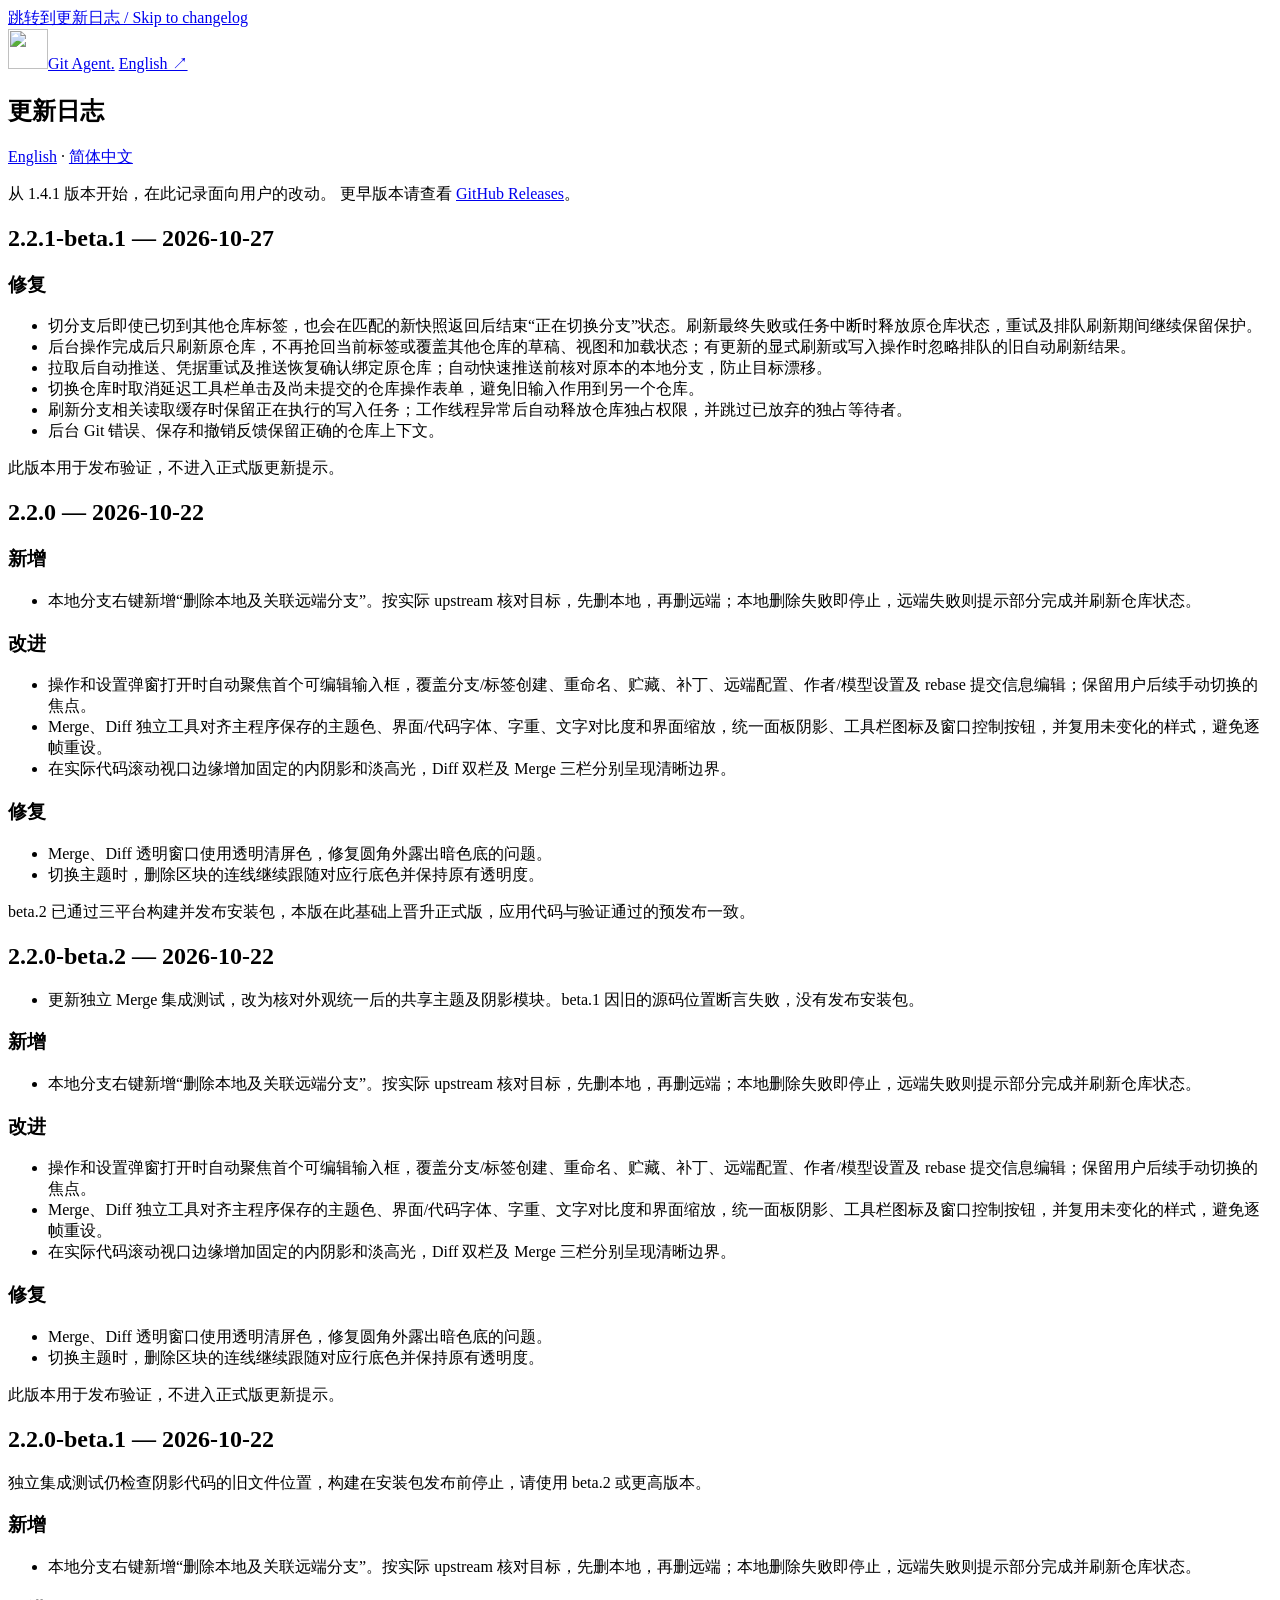
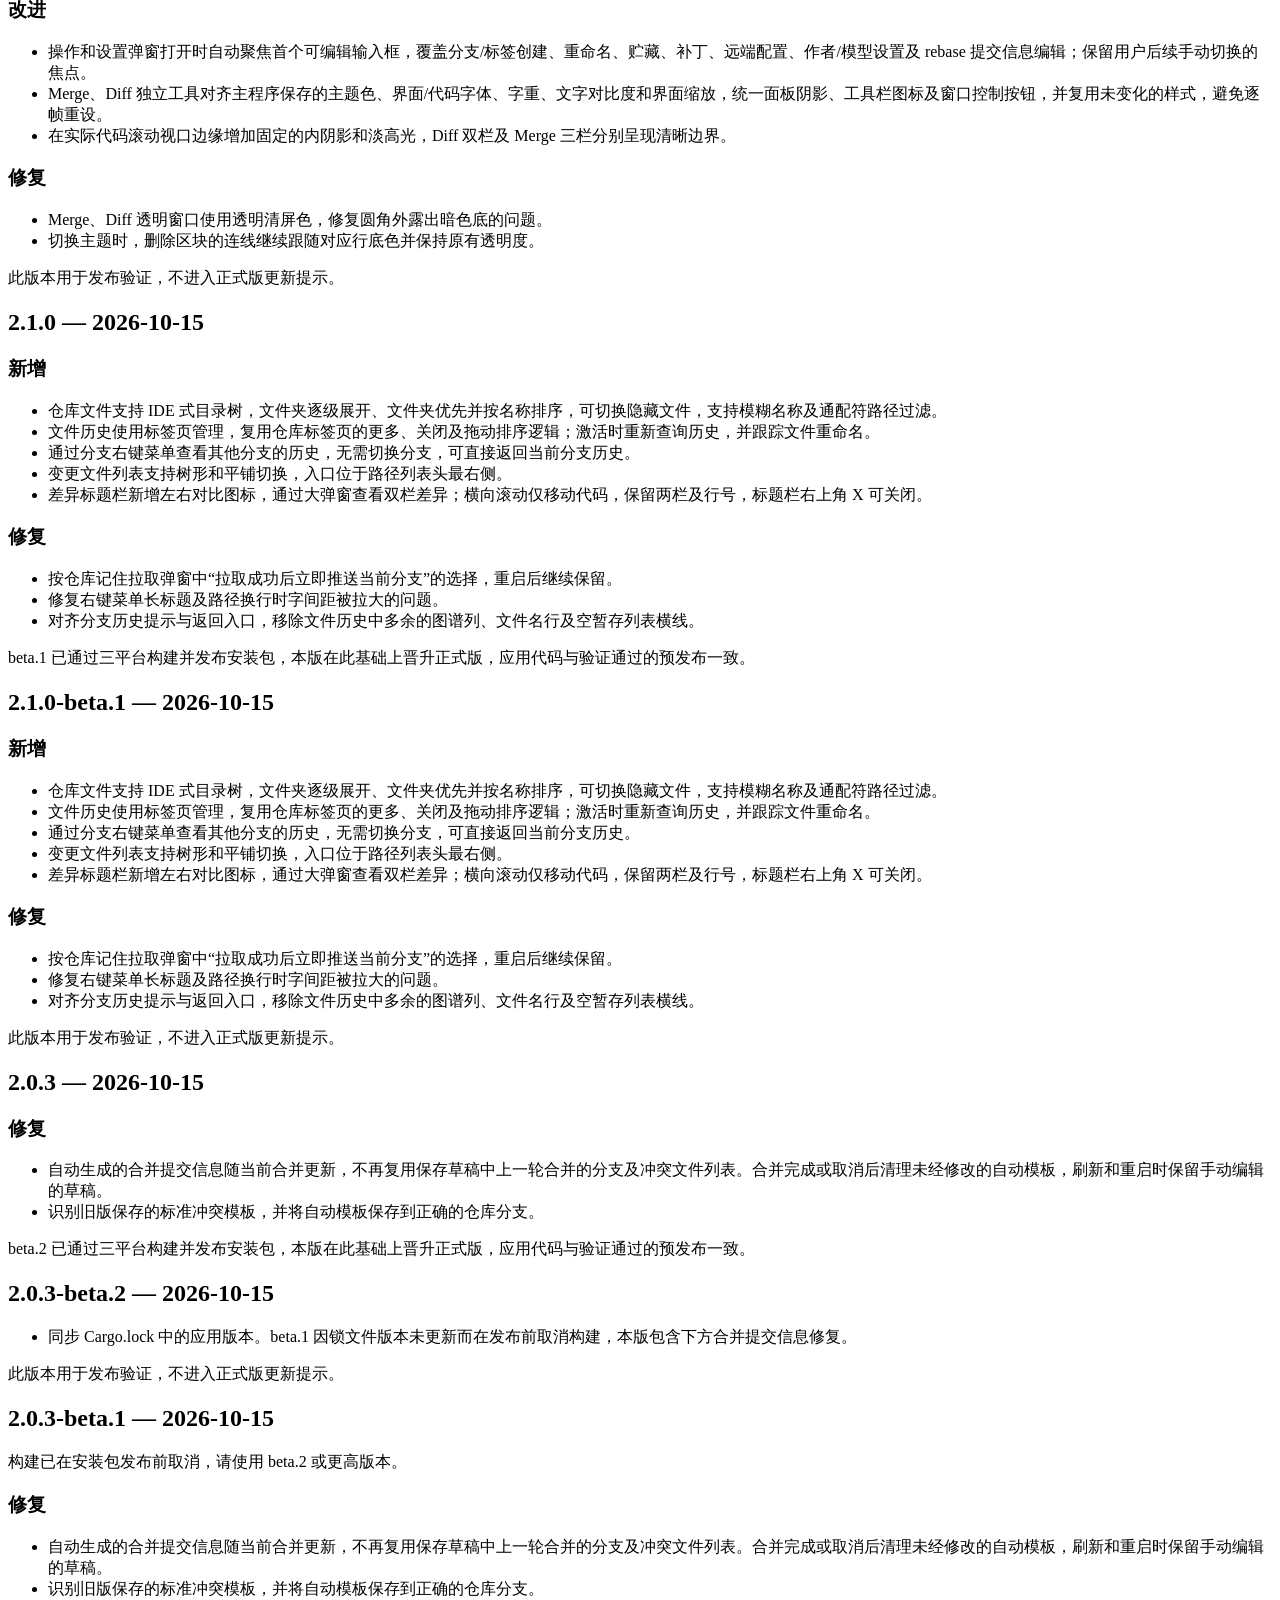
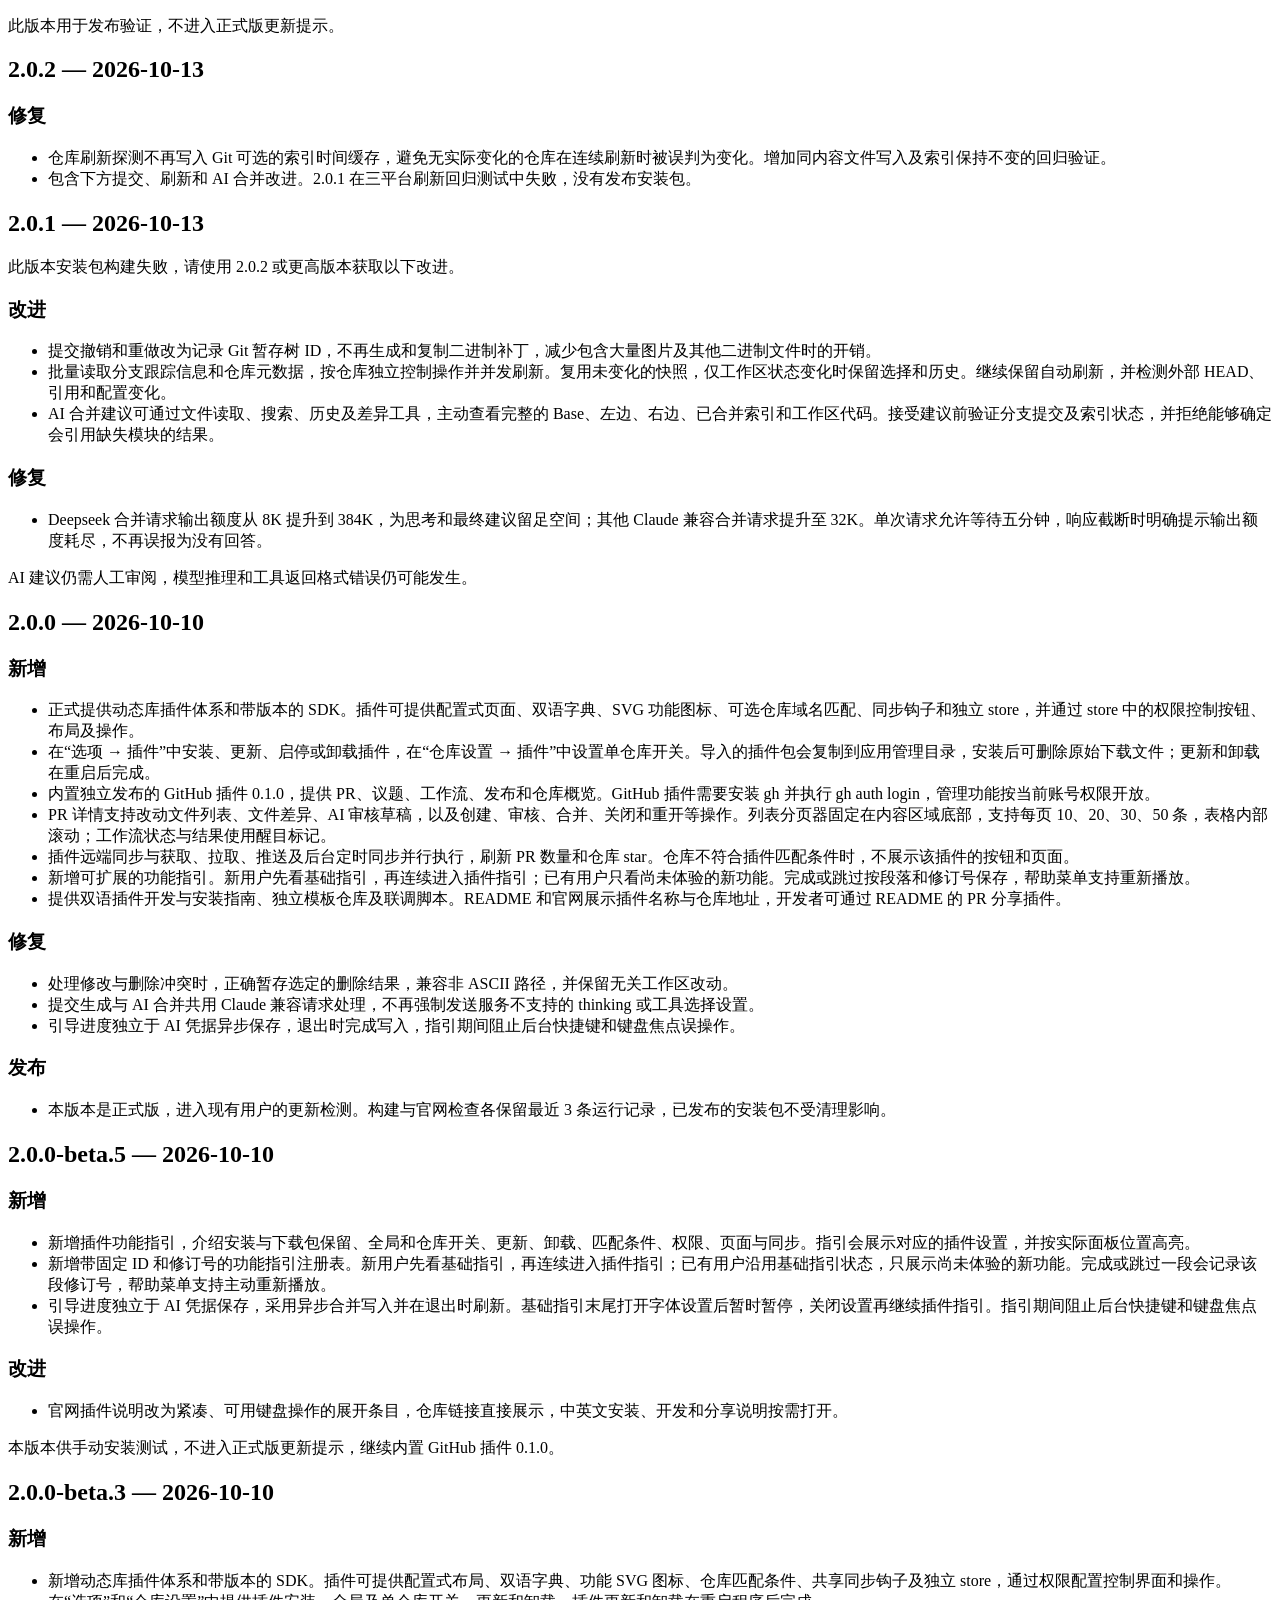
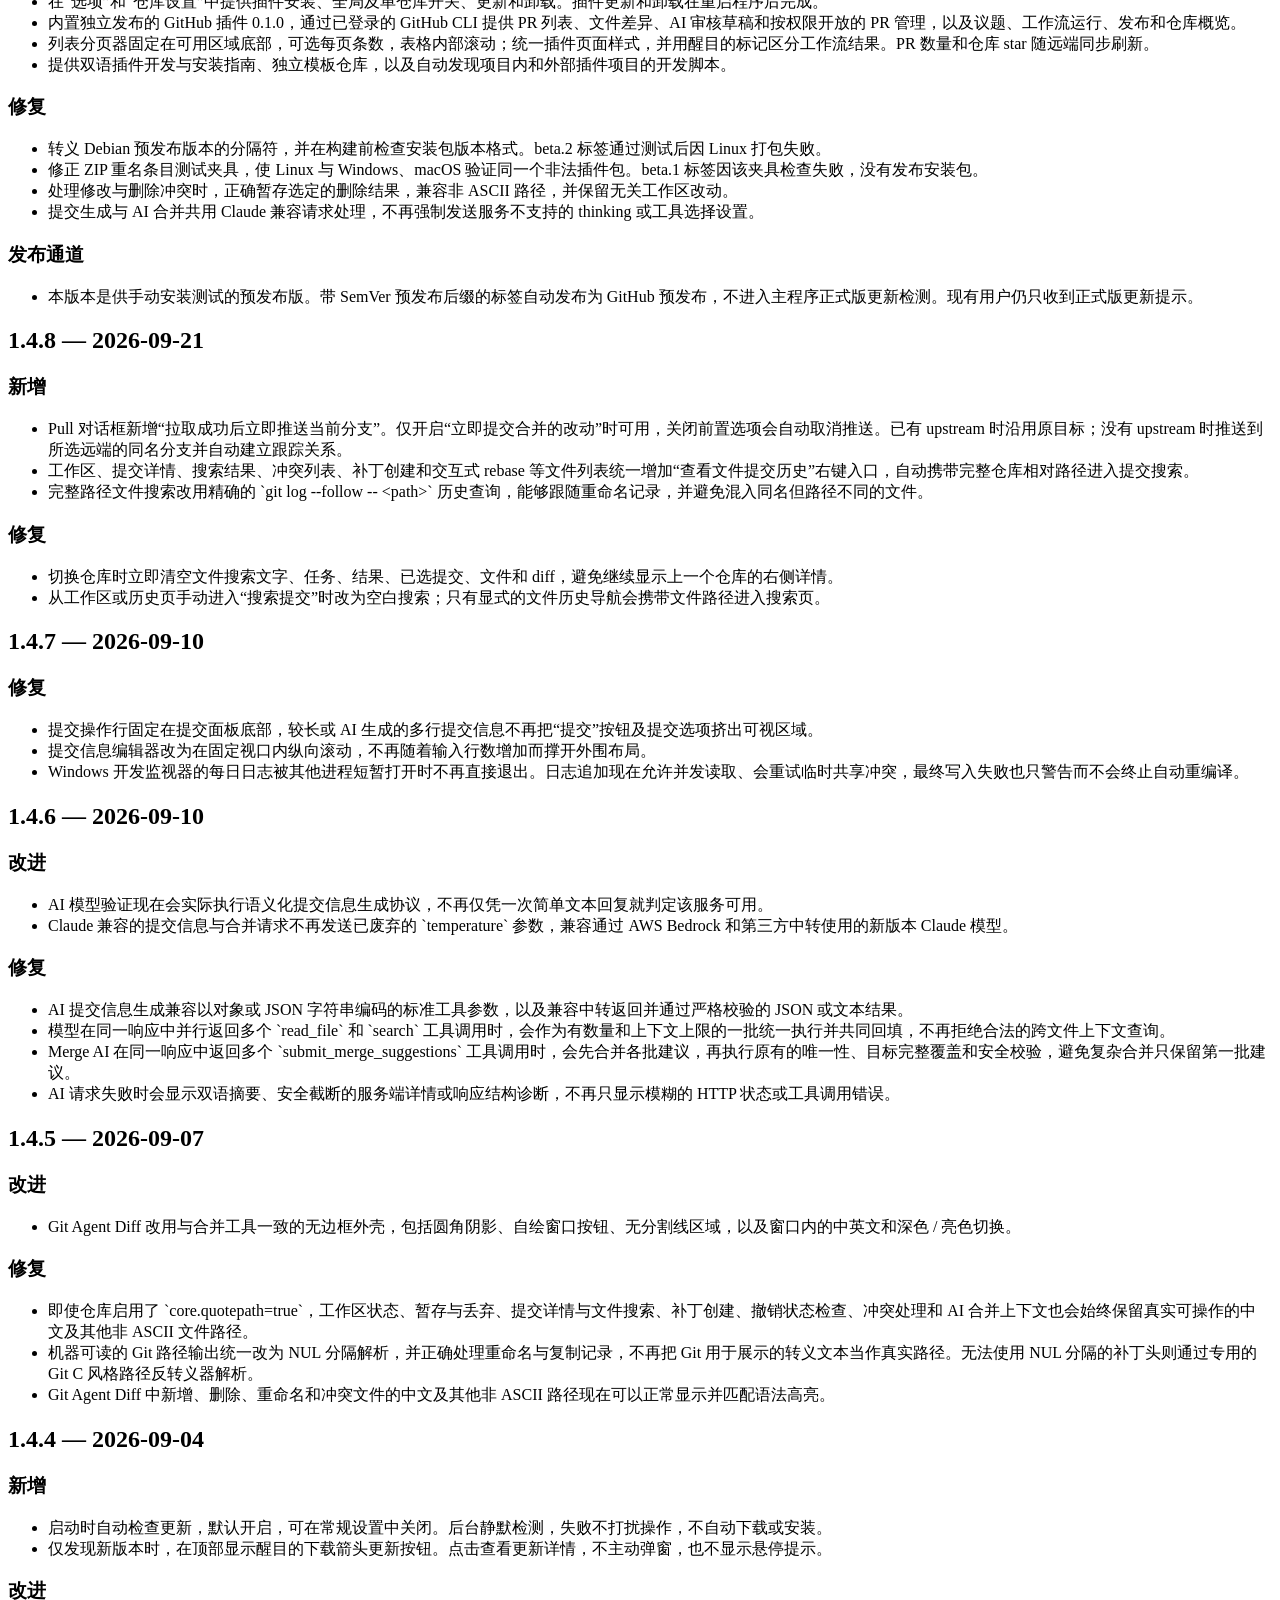
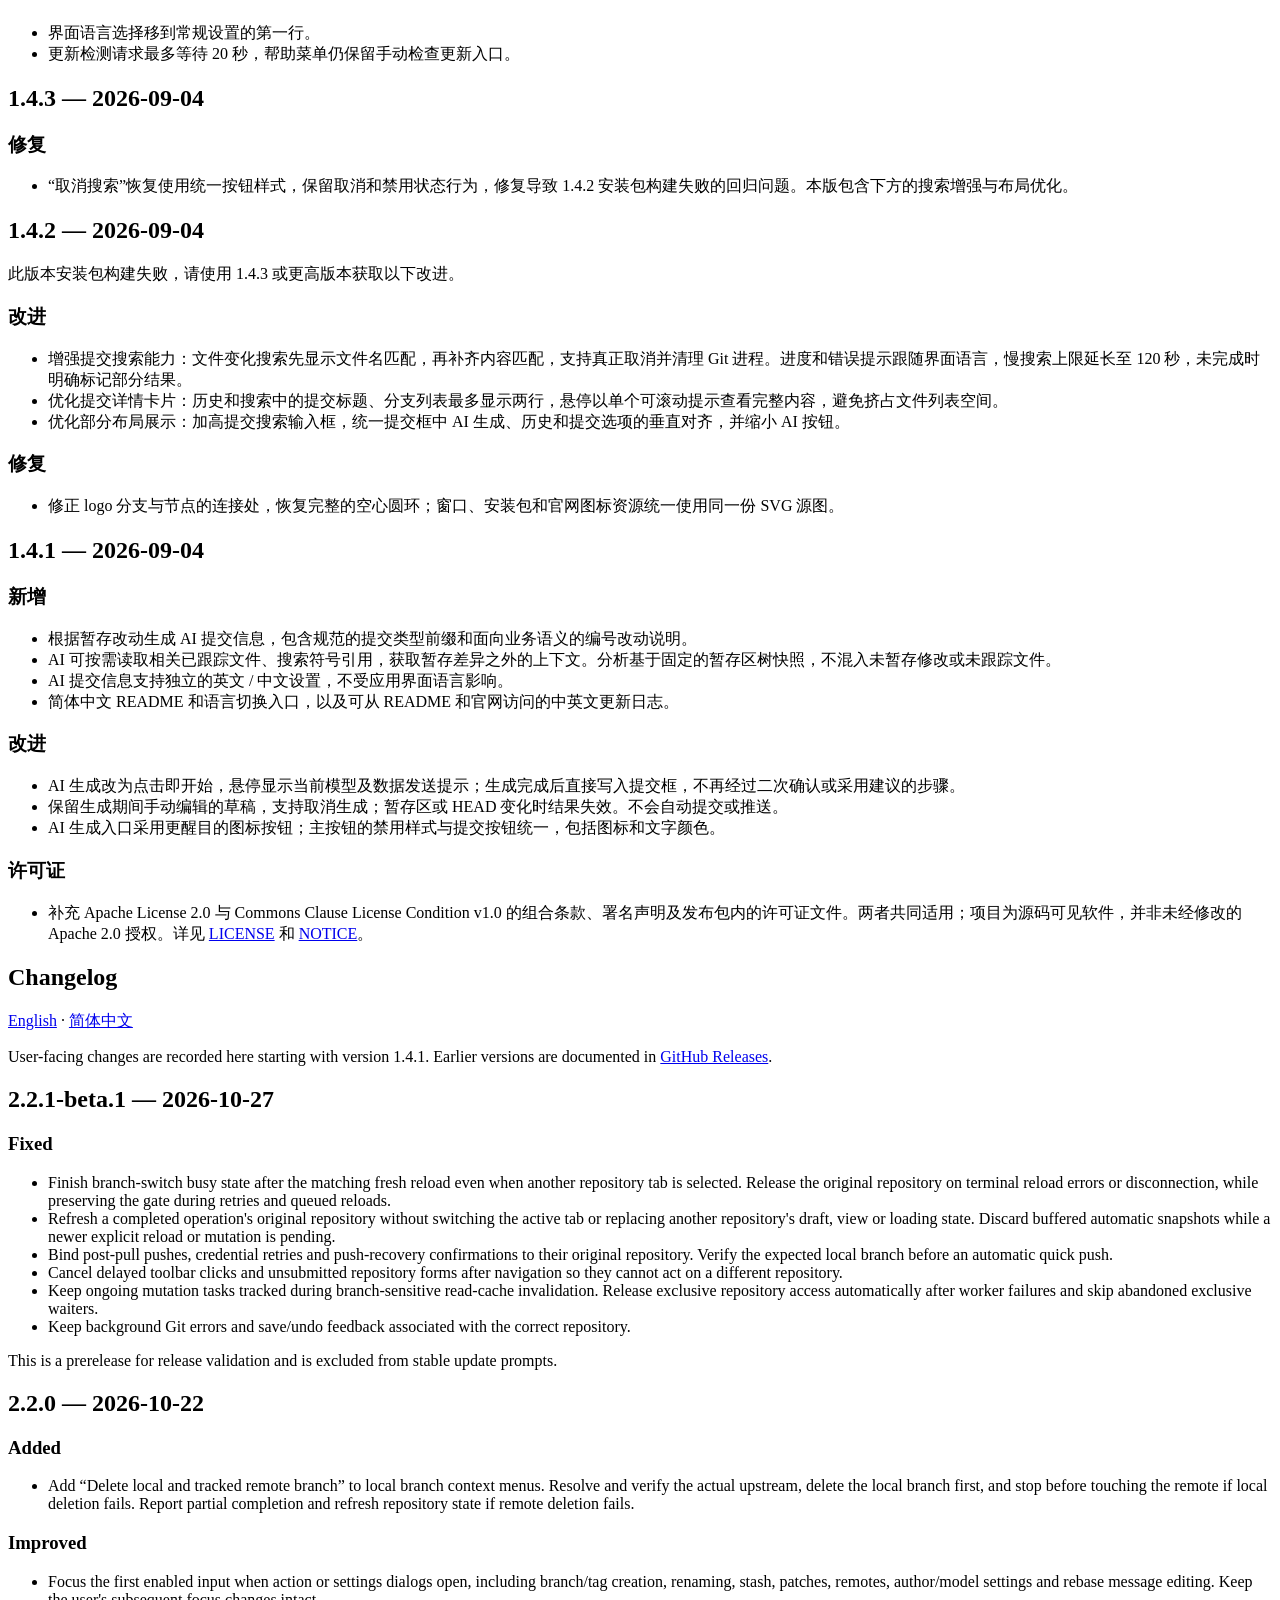
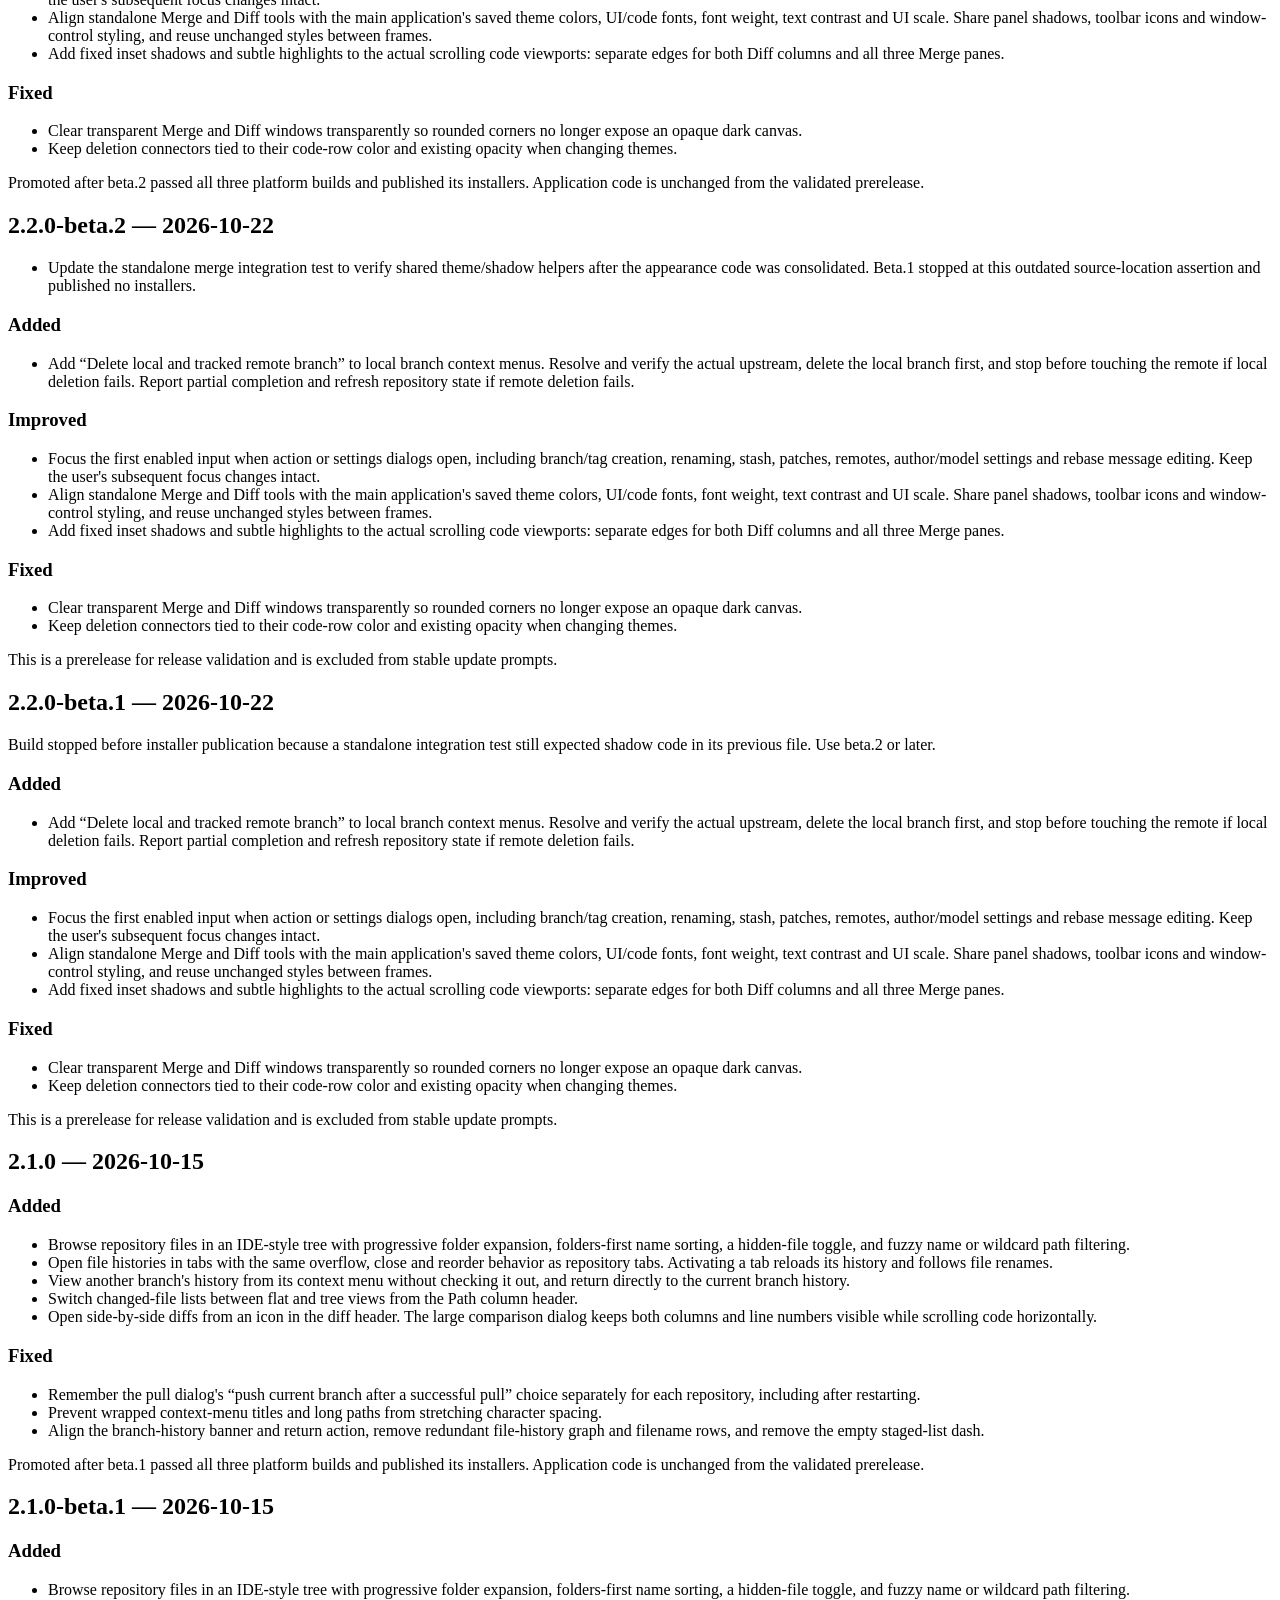
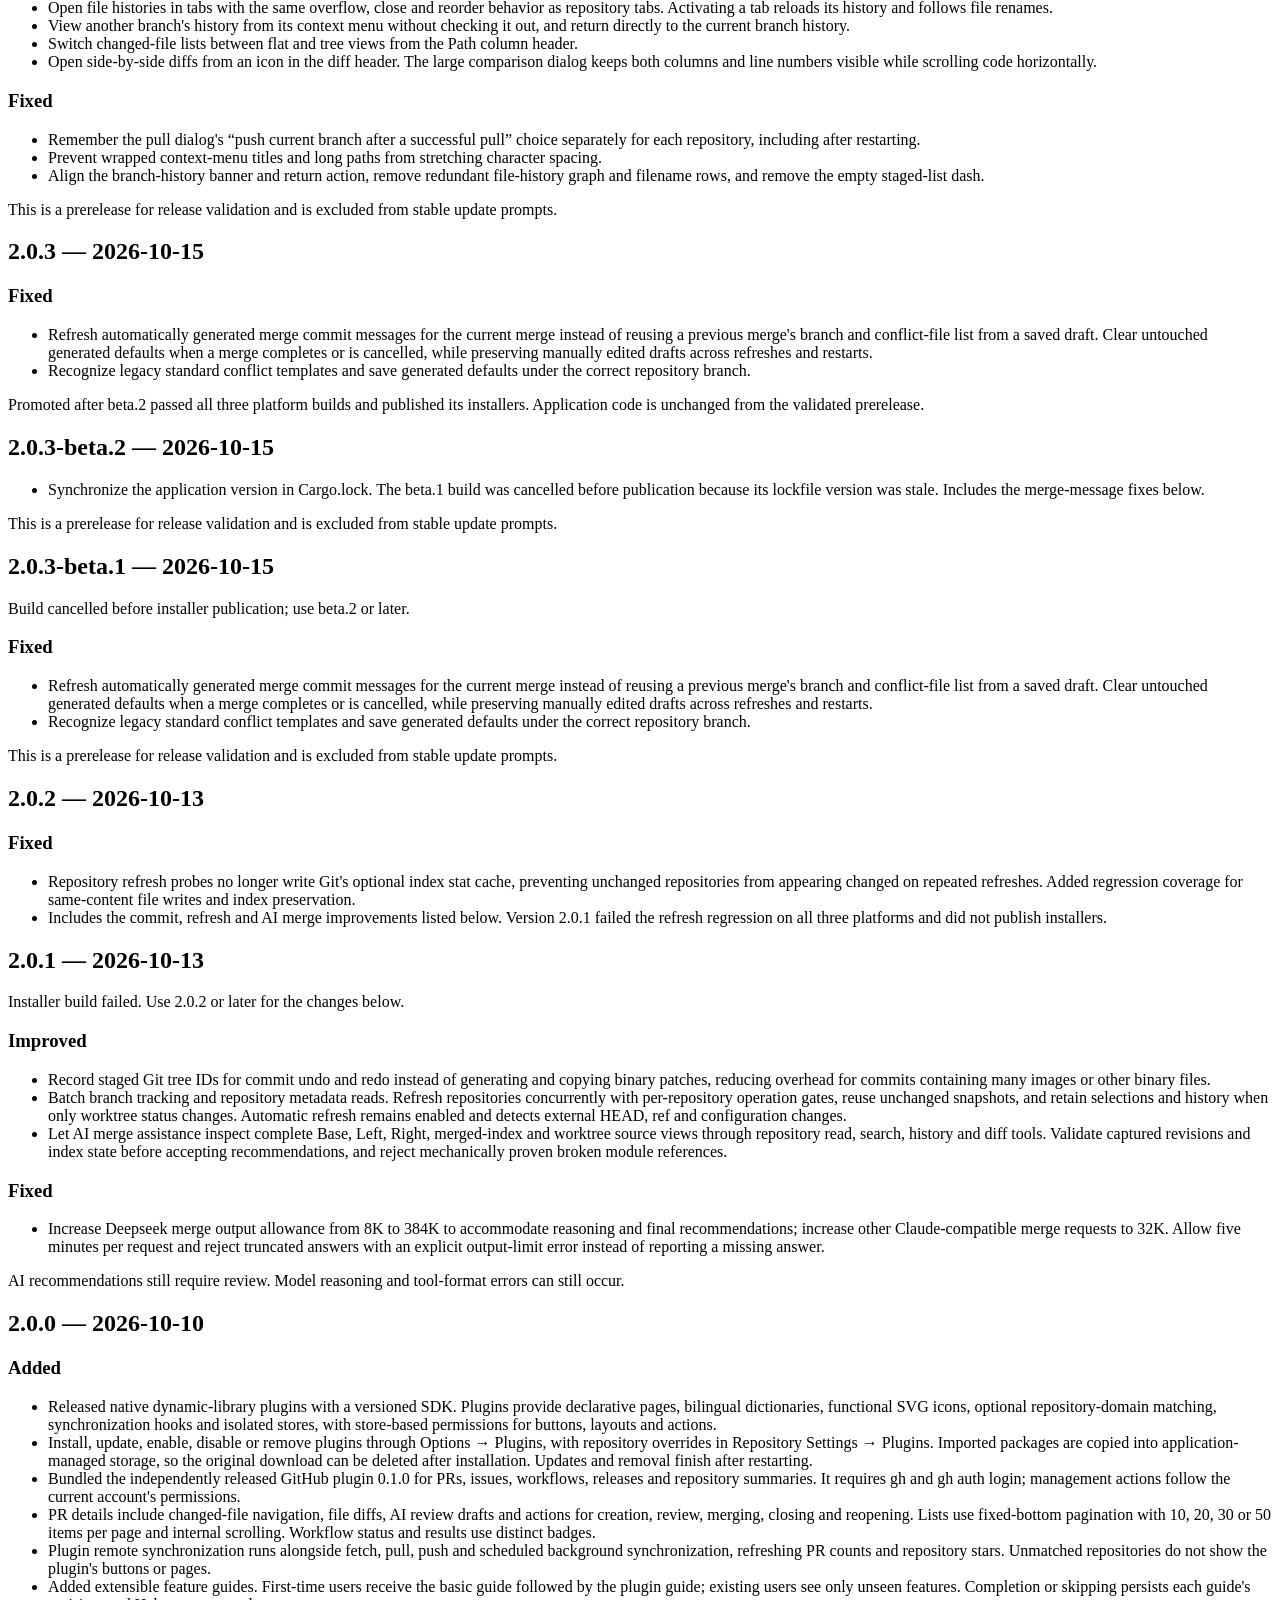
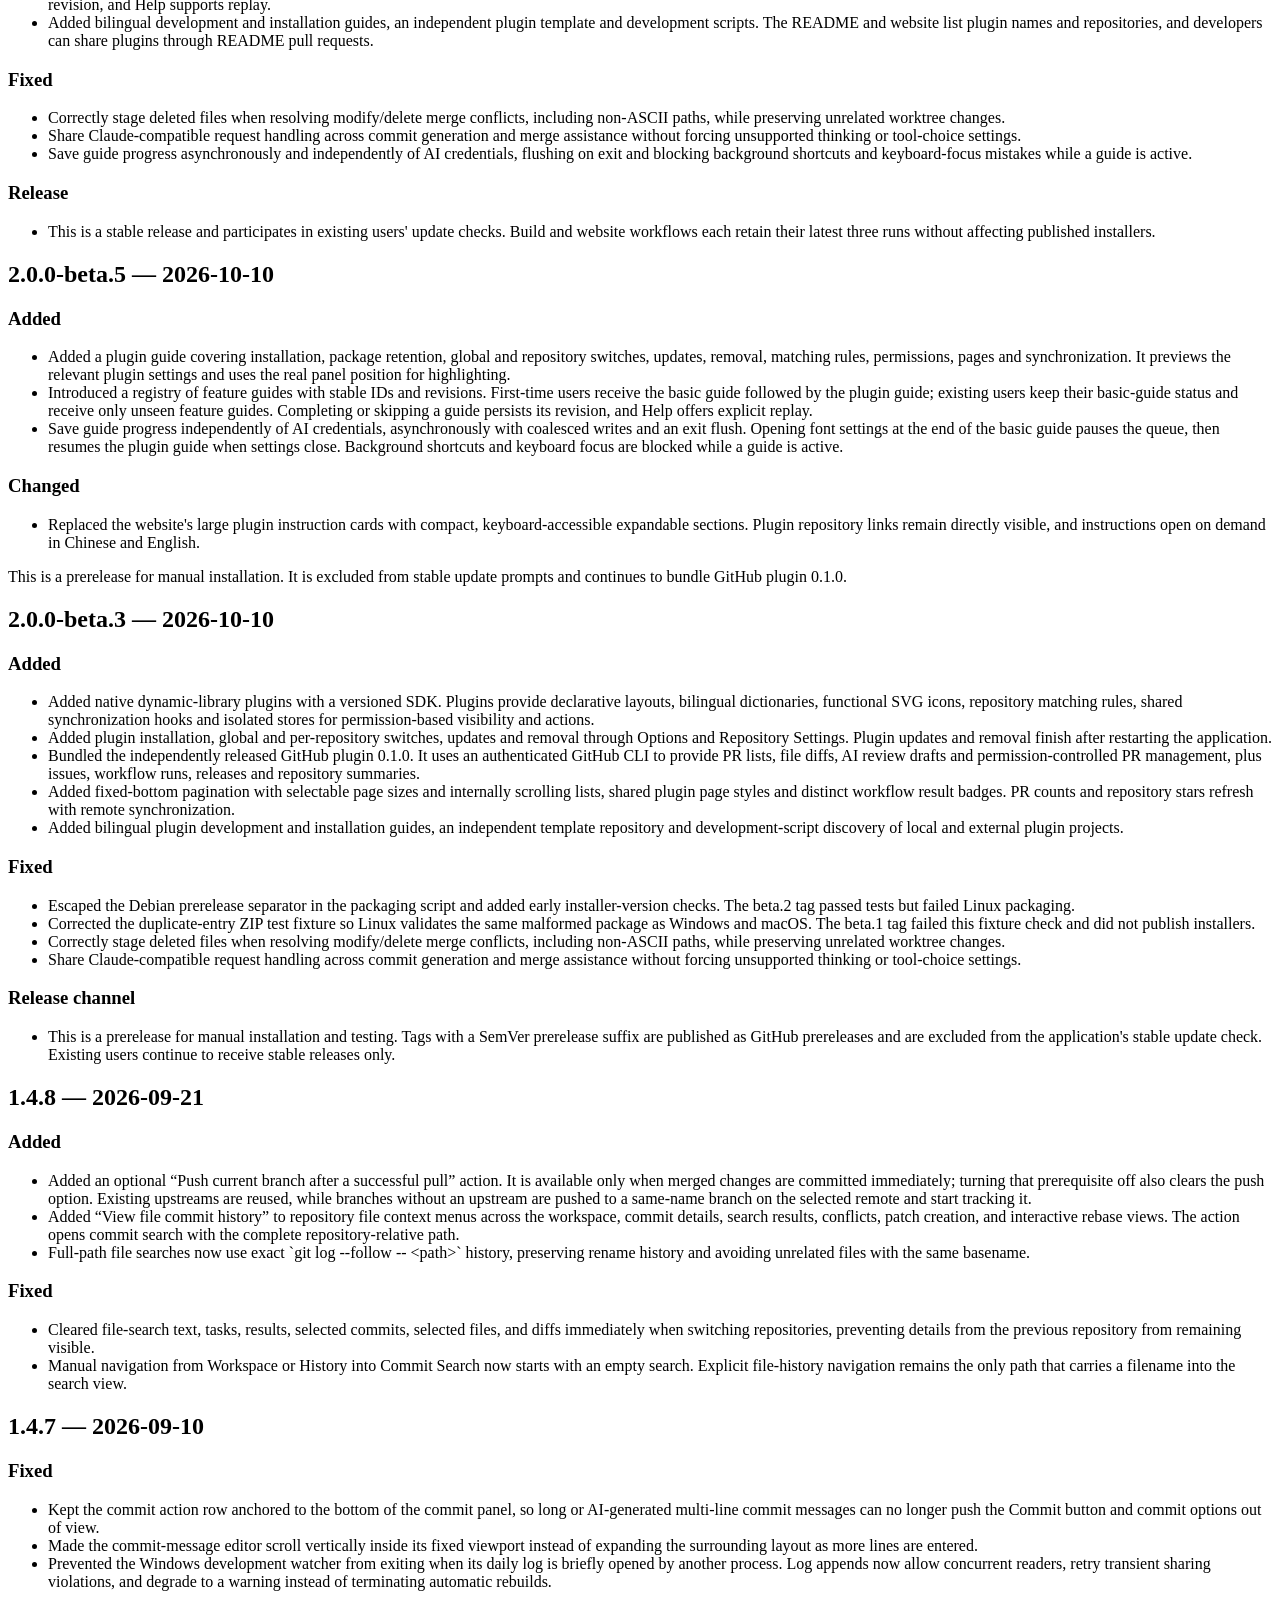
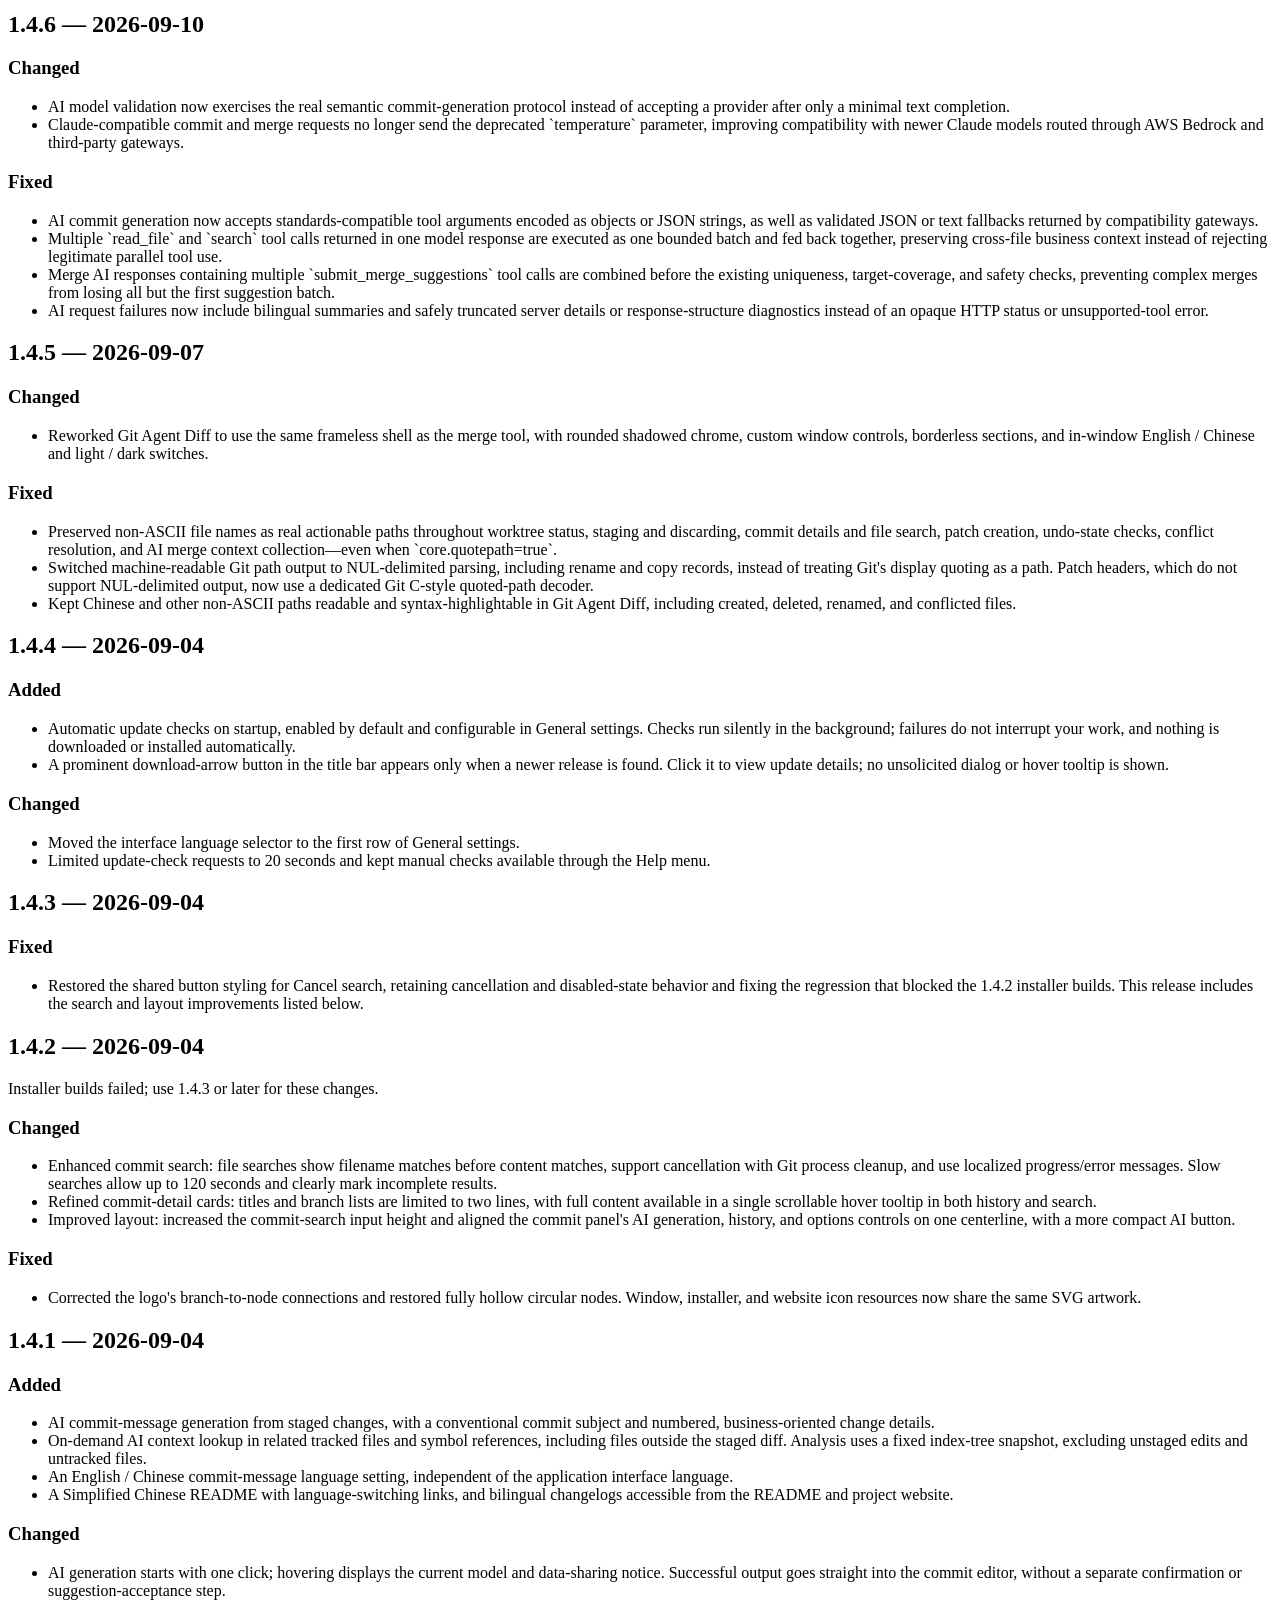
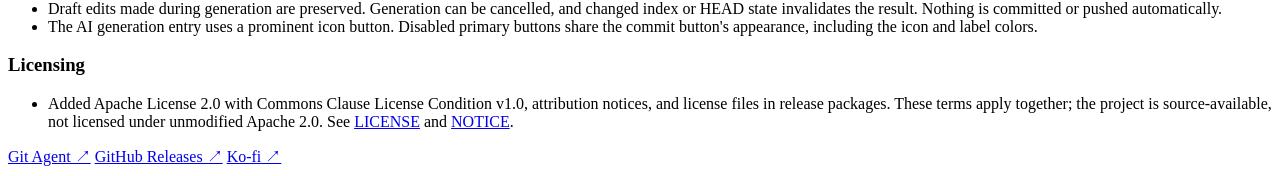
==== website/public/changelog.html @ 40cd0d70 "fix: keep asynchronous Git operations bound to their repository for 2.2.1-beta.1" ====
<!doctype html>
<!-- Generated by website/build_changelog.py. Edit the root CHANGELOG*.md files. -->
<html lang="zh-CN">
<head>
  <meta charset="utf-8">
  <meta name="viewport" content="width=device-width, initial-scale=1">
  <meta name="description" content="Git Agent 中英文版本更新日志 / Bilingual version changelog.">
  <title>更新日志 / Changelog — Git Agent</title>
  <link rel="canonical" href="https://git-agent.emssion.com/changelog.html">
  <link rel="icon" type="image/x-icon" sizes="256x256" href="favicon.ico?v=connected-1">
  <link rel="icon" type="image/svg+xml" sizes="any" href="assets/logo-ga.svg?v=connected-1">
  <link rel="stylesheet" href="styles.css?v=real-ui-2">
  <link rel="stylesheet" href="changelog.css?v=1">
  <script src="changelog.js?v=1" defer></script>
</head>
<body>
  <a class="skip-link" href="#main">跳转到更新日志 / Skip to changelog</a>
  <header class="site-header">
    <nav class="container nav-wrap" aria-label="Changelog navigation">
      <a class="brand" href="./" data-home><img src="assets/logo-ga.svg?v=connected-1" alt="" width="40" height="40"><span>Git Agent<span class="brand-dot">.</span></span></a>
      <a class="language-button" href="?lang=en" data-language-toggle>English ↗</a>
    </nav>
  </header>
  <main id="main" class="container changelog">
<section data-language="zh" lang="zh-CN">
<h1>更新日志</h1>
<p><a href="?lang=en">English</a> · <a href="?lang=zh">简体中文</a></p>
<p>从 1.4.1 版本开始，在此记录面向用户的改动。 更早版本请查看 <a href="https://github.com/adoin/git-Agent/releases">GitHub Releases</a>。</p>
<h2>2.2.1-beta.1 — 2026-10-27</h2>
<h3>修复</h3>
<ul>
<li>切分支后即使已切到其他仓库标签，也会在匹配的新快照返回后结束“正在切换分支”状态。刷新最终失败或任务中断时释放原仓库状态，重试及排队刷新期间继续保留保护。</li>
<li>后台操作完成后只刷新原仓库，不再抢回当前标签或覆盖其他仓库的草稿、视图和加载状态；有更新的显式刷新或写入操作时忽略排队的旧自动刷新结果。</li>
<li>拉取后自动推送、凭据重试及推送恢复确认绑定原仓库；自动快速推送前核对原本的本地分支，防止目标漂移。</li>
<li>切换仓库时取消延迟工具栏单击及尚未提交的仓库操作表单，避免旧输入作用到另一个仓库。</li>
<li>刷新分支相关读取缓存时保留正在执行的写入任务；工作线程异常后自动释放仓库独占权限，并跳过已放弃的独占等待者。</li>
<li>后台 Git 错误、保存和撤销反馈保留正确的仓库上下文。</li>
</ul>
<p>此版本用于发布验证，不进入正式版更新提示。</p>
<h2>2.2.0 — 2026-10-22</h2>
<h3>新增</h3>
<ul>
<li>本地分支右键新增“删除本地及关联远端分支”。按实际 upstream 核对目标，先删本地，再删远端；本地删除失败即停止，远端失败则提示部分完成并刷新仓库状态。</li>
</ul>
<h3>改进</h3>
<ul>
<li>操作和设置弹窗打开时自动聚焦首个可编辑输入框，覆盖分支/标签创建、重命名、贮藏、补丁、远端配置、作者/模型设置及 rebase 提交信息编辑；保留用户后续手动切换的焦点。</li>
<li>Merge、Diff 独立工具对齐主程序保存的主题色、界面/代码字体、字重、文字对比度和界面缩放，统一面板阴影、工具栏图标及窗口控制按钮，并复用未变化的样式，避免逐帧重设。</li>
<li>在实际代码滚动视口边缘增加固定的内阴影和淡高光，Diff 双栏及 Merge 三栏分别呈现清晰边界。</li>
</ul>
<h3>修复</h3>
<ul>
<li>Merge、Diff 透明窗口使用透明清屏色，修复圆角外露出暗色底的问题。</li>
<li>切换主题时，删除区块的连线继续跟随对应行底色并保持原有透明度。</li>
</ul>
<p>beta.2 已通过三平台构建并发布安装包，本版在此基础上晋升正式版，应用代码与验证通过的预发布一致。</p>
<h2>2.2.0-beta.2 — 2026-10-22</h2>
<ul>
<li>更新独立 Merge 集成测试，改为核对外观统一后的共享主题及阴影模块。beta.1 因旧的源码位置断言失败，没有发布安装包。</li>
</ul>
<h3>新增</h3>
<ul>
<li>本地分支右键新增“删除本地及关联远端分支”。按实际 upstream 核对目标，先删本地，再删远端；本地删除失败即停止，远端失败则提示部分完成并刷新仓库状态。</li>
</ul>
<h3>改进</h3>
<ul>
<li>操作和设置弹窗打开时自动聚焦首个可编辑输入框，覆盖分支/标签创建、重命名、贮藏、补丁、远端配置、作者/模型设置及 rebase 提交信息编辑；保留用户后续手动切换的焦点。</li>
<li>Merge、Diff 独立工具对齐主程序保存的主题色、界面/代码字体、字重、文字对比度和界面缩放，统一面板阴影、工具栏图标及窗口控制按钮，并复用未变化的样式，避免逐帧重设。</li>
<li>在实际代码滚动视口边缘增加固定的内阴影和淡高光，Diff 双栏及 Merge 三栏分别呈现清晰边界。</li>
</ul>
<h3>修复</h3>
<ul>
<li>Merge、Diff 透明窗口使用透明清屏色，修复圆角外露出暗色底的问题。</li>
<li>切换主题时，删除区块的连线继续跟随对应行底色并保持原有透明度。</li>
</ul>
<p>此版本用于发布验证，不进入正式版更新提示。</p>
<h2>2.2.0-beta.1 — 2026-10-22</h2>
<p>独立集成测试仍检查阴影代码的旧文件位置，构建在安装包发布前停止，请使用 beta.2 或更高版本。</p>
<h3>新增</h3>
<ul>
<li>本地分支右键新增“删除本地及关联远端分支”。按实际 upstream 核对目标，先删本地，再删远端；本地删除失败即停止，远端失败则提示部分完成并刷新仓库状态。</li>
</ul>
<h3>改进</h3>
<ul>
<li>操作和设置弹窗打开时自动聚焦首个可编辑输入框，覆盖分支/标签创建、重命名、贮藏、补丁、远端配置、作者/模型设置及 rebase 提交信息编辑；保留用户后续手动切换的焦点。</li>
<li>Merge、Diff 独立工具对齐主程序保存的主题色、界面/代码字体、字重、文字对比度和界面缩放，统一面板阴影、工具栏图标及窗口控制按钮，并复用未变化的样式，避免逐帧重设。</li>
<li>在实际代码滚动视口边缘增加固定的内阴影和淡高光，Diff 双栏及 Merge 三栏分别呈现清晰边界。</li>
</ul>
<h3>修复</h3>
<ul>
<li>Merge、Diff 透明窗口使用透明清屏色，修复圆角外露出暗色底的问题。</li>
<li>切换主题时，删除区块的连线继续跟随对应行底色并保持原有透明度。</li>
</ul>
<p>此版本用于发布验证，不进入正式版更新提示。</p>
<h2>2.1.0 — 2026-10-15</h2>
<h3>新增</h3>
<ul>
<li>仓库文件支持 IDE 式目录树，文件夹逐级展开、文件夹优先并按名称排序，可切换隐藏文件，支持模糊名称及通配符路径过滤。</li>
<li>文件历史使用标签页管理，复用仓库标签页的更多、关闭及拖动排序逻辑；激活时重新查询历史，并跟踪文件重命名。</li>
<li>通过分支右键菜单查看其他分支的历史，无需切换分支，可直接返回当前分支历史。</li>
<li>变更文件列表支持树形和平铺切换，入口位于路径列表头最右侧。</li>
<li>差异标题栏新增左右对比图标，通过大弹窗查看双栏差异；横向滚动仅移动代码，保留两栏及行号，标题栏右上角 X 可关闭。</li>
</ul>
<h3>修复</h3>
<ul>
<li>按仓库记住拉取弹窗中“拉取成功后立即推送当前分支”的选择，重启后继续保留。</li>
<li>修复右键菜单长标题及路径换行时字间距被拉大的问题。</li>
<li>对齐分支历史提示与返回入口，移除文件历史中多余的图谱列、文件名行及空暂存列表横线。</li>
</ul>
<p>beta.1 已通过三平台构建并发布安装包，本版在此基础上晋升正式版，应用代码与验证通过的预发布一致。</p>
<h2>2.1.0-beta.1 — 2026-10-15</h2>
<h3>新增</h3>
<ul>
<li>仓库文件支持 IDE 式目录树，文件夹逐级展开、文件夹优先并按名称排序，可切换隐藏文件，支持模糊名称及通配符路径过滤。</li>
<li>文件历史使用标签页管理，复用仓库标签页的更多、关闭及拖动排序逻辑；激活时重新查询历史，并跟踪文件重命名。</li>
<li>通过分支右键菜单查看其他分支的历史，无需切换分支，可直接返回当前分支历史。</li>
<li>变更文件列表支持树形和平铺切换，入口位于路径列表头最右侧。</li>
<li>差异标题栏新增左右对比图标，通过大弹窗查看双栏差异；横向滚动仅移动代码，保留两栏及行号，标题栏右上角 X 可关闭。</li>
</ul>
<h3>修复</h3>
<ul>
<li>按仓库记住拉取弹窗中“拉取成功后立即推送当前分支”的选择，重启后继续保留。</li>
<li>修复右键菜单长标题及路径换行时字间距被拉大的问题。</li>
<li>对齐分支历史提示与返回入口，移除文件历史中多余的图谱列、文件名行及空暂存列表横线。</li>
</ul>
<p>此版本用于发布验证，不进入正式版更新提示。</p>
<h2>2.0.3 — 2026-10-15</h2>
<h3>修复</h3>
<ul>
<li>自动生成的合并提交信息随当前合并更新，不再复用保存草稿中上一轮合并的分支及冲突文件列表。合并完成或取消后清理未经修改的自动模板，刷新和重启时保留手动编辑的草稿。</li>
<li>识别旧版保存的标准冲突模板，并将自动模板保存到正确的仓库分支。</li>
</ul>
<p>beta.2 已通过三平台构建并发布安装包，本版在此基础上晋升正式版，应用代码与验证通过的预发布一致。</p>
<h2>2.0.3-beta.2 — 2026-10-15</h2>
<ul>
<li>同步 Cargo.lock 中的应用版本。beta.1 因锁文件版本未更新而在发布前取消构建，本版包含下方合并提交信息修复。</li>
</ul>
<p>此版本用于发布验证，不进入正式版更新提示。</p>
<h2>2.0.3-beta.1 — 2026-10-15</h2>
<p>构建已在安装包发布前取消，请使用 beta.2 或更高版本。</p>
<h3>修复</h3>
<ul>
<li>自动生成的合并提交信息随当前合并更新，不再复用保存草稿中上一轮合并的分支及冲突文件列表。合并完成或取消后清理未经修改的自动模板，刷新和重启时保留手动编辑的草稿。</li>
<li>识别旧版保存的标准冲突模板，并将自动模板保存到正确的仓库分支。</li>
</ul>
<p>此版本用于发布验证，不进入正式版更新提示。</p>
<h2>2.0.2 — 2026-10-13</h2>
<h3>修复</h3>
<ul>
<li>仓库刷新探测不再写入 Git 可选的索引时间缓存，避免无实际变化的仓库在连续刷新时被误判为变化。增加同内容文件写入及索引保持不变的回归验证。</li>
<li>包含下方提交、刷新和 AI 合并改进。2.0.1 在三平台刷新回归测试中失败，没有发布安装包。</li>
</ul>
<h2>2.0.1 — 2026-10-13</h2>
<p>此版本安装包构建失败，请使用 2.0.2 或更高版本获取以下改进。</p>
<h3>改进</h3>
<ul>
<li>提交撤销和重做改为记录 Git 暂存树 ID，不再生成和复制二进制补丁，减少包含大量图片及其他二进制文件时的开销。</li>
<li>批量读取分支跟踪信息和仓库元数据，按仓库独立控制操作并并发刷新。复用未变化的快照，仅工作区状态变化时保留选择和历史。继续保留自动刷新，并检测外部 HEAD、引用和配置变化。</li>
<li>AI 合并建议可通过文件读取、搜索、历史及差异工具，主动查看完整的 Base、左边、右边、已合并索引和工作区代码。接受建议前验证分支提交及索引状态，并拒绝能够确定会引用缺失模块的结果。</li>
</ul>
<h3>修复</h3>
<ul>
<li>Deepseek 合并请求输出额度从 8K 提升到 384K，为思考和最终建议留足空间；其他 Claude 兼容合并请求提升至 32K。单次请求允许等待五分钟，响应截断时明确提示输出额度耗尽，不再误报为没有回答。</li>
</ul>
<p>AI 建议仍需人工审阅，模型推理和工具返回格式错误仍可能发生。</p>
<h2>2.0.0 — 2026-10-10</h2>
<h3>新增</h3>
<ul>
<li>正式提供动态库插件体系和带版本的 SDK。插件可提供配置式页面、双语字典、SVG 功能图标、可选仓库域名匹配、同步钩子和独立 store，并通过 store 中的权限控制按钮、布局及操作。</li>
<li>在“选项 → 插件”中安装、更新、启停或卸载插件，在“仓库设置 → 插件”中设置单仓库开关。导入的插件包会复制到应用管理目录，安装后可删除原始下载文件；更新和卸载在重启后完成。</li>
<li>内置独立发布的 GitHub 插件 0.1.0，提供 PR、议题、工作流、发布和仓库概览。GitHub 插件需要安装 gh 并执行 gh auth login，管理功能按当前账号权限开放。</li>
<li>PR 详情支持改动文件列表、文件差异、AI 审核草稿，以及创建、审核、合并、关闭和重开等操作。列表分页器固定在内容区域底部，支持每页 10、20、30、50 条，表格内部滚动；工作流状态与结果使用醒目标记。</li>
<li>插件远端同步与获取、拉取、推送及后台定时同步并行执行，刷新 PR 数量和仓库 star。仓库不符合插件匹配条件时，不展示该插件的按钮和页面。</li>
<li>新增可扩展的功能指引。新用户先看基础指引，再连续进入插件指引；已有用户只看尚未体验的新功能。完成或跳过按段落和修订号保存，帮助菜单支持重新播放。</li>
<li>提供双语插件开发与安装指南、独立模板仓库及联调脚本。README 和官网展示插件名称与仓库地址，开发者可通过 README 的 PR 分享插件。</li>
</ul>
<h3>修复</h3>
<ul>
<li>处理修改与删除冲突时，正确暂存选定的删除结果，兼容非 ASCII 路径，并保留无关工作区改动。</li>
<li>提交生成与 AI 合并共用 Claude 兼容请求处理，不再强制发送服务不支持的 thinking 或工具选择设置。</li>
<li>引导进度独立于 AI 凭据异步保存，退出时完成写入，指引期间阻止后台快捷键和键盘焦点误操作。</li>
</ul>
<h3>发布</h3>
<ul>
<li>本版本是正式版，进入现有用户的更新检测。构建与官网检查各保留最近 3 条运行记录，已发布的安装包不受清理影响。</li>
</ul>
<h2>2.0.0-beta.5 — 2026-10-10</h2>
<h3>新增</h3>
<ul>
<li>新增插件功能指引，介绍安装与下载包保留、全局和仓库开关、更新、卸载、匹配条件、权限、页面与同步。指引会展示对应的插件设置，并按实际面板位置高亮。</li>
<li>新增带固定 ID 和修订号的功能指引注册表。新用户先看基础指引，再连续进入插件指引；已有用户沿用基础指引状态，只展示尚未体验的新功能。完成或跳过一段会记录该段修订号，帮助菜单支持主动重新播放。</li>
<li>引导进度独立于 AI 凭据保存，采用异步合并写入并在退出时刷新。基础指引末尾打开字体设置后暂时暂停，关闭设置再继续插件指引。指引期间阻止后台快捷键和键盘焦点误操作。</li>
</ul>
<h3>改进</h3>
<ul>
<li>官网插件说明改为紧凑、可用键盘操作的展开条目，仓库链接直接展示，中英文安装、开发和分享说明按需打开。</li>
</ul>
<p>本版本供手动安装测试，不进入正式版更新提示，继续内置 GitHub 插件 0.1.0。</p>
<h2>2.0.0-beta.3 — 2026-10-10</h2>
<h3>新增</h3>
<ul>
<li>新增动态库插件体系和带版本的 SDK。插件可提供配置式布局、双语字典、功能 SVG 图标、仓库匹配条件、共享同步钩子及独立 store，通过权限配置控制界面和操作。</li>
<li>在“选项”和“仓库设置”中提供插件安装、全局及单仓库开关、更新和卸载。插件更新和卸载在重启程序后完成。</li>
<li>内置独立发布的 GitHub 插件 0.1.0，通过已登录的 GitHub CLI 提供 PR 列表、文件差异、AI 审核草稿和按权限开放的 PR 管理，以及议题、工作流运行、发布和仓库概览。</li>
<li>列表分页器固定在可用区域底部，可选每页条数，表格内部滚动；统一插件页面样式，并用醒目的标记区分工作流结果。PR 数量和仓库 star 随远端同步刷新。</li>
<li>提供双语插件开发与安装指南、独立模板仓库，以及自动发现项目内和外部插件项目的开发脚本。</li>
</ul>
<h3>修复</h3>
<ul>
<li>转义 Debian 预发布版本的分隔符，并在构建前检查安装包版本格式。beta.2 标签通过测试后因 Linux 打包失败。</li>
<li>修正 ZIP 重名条目测试夹具，使 Linux 与 Windows、macOS 验证同一个非法插件包。beta.1 标签因该夹具检查失败，没有发布安装包。</li>
<li>处理修改与删除冲突时，正确暂存选定的删除结果，兼容非 ASCII 路径，并保留无关工作区改动。</li>
<li>提交生成与 AI 合并共用 Claude 兼容请求处理，不再强制发送服务不支持的 thinking 或工具选择设置。</li>
</ul>
<h3>发布通道</h3>
<ul>
<li>本版本是供手动安装测试的预发布版。带 SemVer 预发布后缀的标签自动发布为 GitHub 预发布，不进入主程序正式版更新检测。现有用户仍只收到正式版更新提示。</li>
</ul>
<h2>1.4.8 — 2026-09-21</h2>
<h3>新增</h3>
<ul>
<li>Pull 对话框新增“拉取成功后立即推送当前分支”。仅开启“立即提交合并的改动”时可用，关闭前置选项会自动取消推送。已有 upstream 时沿用原目标；没有 upstream 时推送到所选远端的同名分支并自动建立跟踪关系。</li>
<li>工作区、提交详情、搜索结果、冲突列表、补丁创建和交互式 rebase 等文件列表统一增加“查看文件提交历史”右键入口，自动携带完整仓库相对路径进入提交搜索。</li>
<li>完整路径文件搜索改用精确的 `git log --follow -- &lt;path&gt;` 历史查询，能够跟随重命名记录，并避免混入同名但路径不同的文件。</li>
</ul>
<h3>修复</h3>
<ul>
<li>切换仓库时立即清空文件搜索文字、任务、结果、已选提交、文件和 diff，避免继续显示上一个仓库的右侧详情。</li>
<li>从工作区或历史页手动进入“搜索提交”时改为空白搜索；只有显式的文件历史导航会携带文件路径进入搜索页。</li>
</ul>
<h2>1.4.7 — 2026-09-10</h2>
<h3>修复</h3>
<ul>
<li>提交操作行固定在提交面板底部，较长或 AI 生成的多行提交信息不再把“提交”按钮及提交选项挤出可视区域。</li>
<li>提交信息编辑器改为在固定视口内纵向滚动，不再随着输入行数增加而撑开外围布局。</li>
<li>Windows 开发监视器的每日日志被其他进程短暂打开时不再直接退出。日志追加现在允许并发读取、会重试临时共享冲突，最终写入失败也只警告而不会终止自动重编译。</li>
</ul>
<h2>1.4.6 — 2026-09-10</h2>
<h3>改进</h3>
<ul>
<li>AI 模型验证现在会实际执行语义化提交信息生成协议，不再仅凭一次简单文本回复就判定该服务可用。</li>
<li>Claude 兼容的提交信息与合并请求不再发送已废弃的 `temperature` 参数，兼容通过 AWS Bedrock 和第三方中转使用的新版本 Claude 模型。</li>
</ul>
<h3>修复</h3>
<ul>
<li>AI 提交信息生成兼容以对象或 JSON 字符串编码的标准工具参数，以及兼容中转返回并通过严格校验的 JSON 或文本结果。</li>
<li>模型在同一响应中并行返回多个 `read_file` 和 `search` 工具调用时，会作为有数量和上下文上限的一批统一执行并共同回填，不再拒绝合法的跨文件上下文查询。</li>
<li>Merge AI 在同一响应中返回多个 `submit_merge_suggestions` 工具调用时，会先合并各批建议，再执行原有的唯一性、目标完整覆盖和安全校验，避免复杂合并只保留第一批建议。</li>
<li>AI 请求失败时会显示双语摘要、安全截断的服务端详情或响应结构诊断，不再只显示模糊的 HTTP 状态或工具调用错误。</li>
</ul>
<h2>1.4.5 — 2026-09-07</h2>
<h3>改进</h3>
<ul>
<li>Git Agent Diff 改用与合并工具一致的无边框外壳，包括圆角阴影、自绘窗口按钮、无分割线区域，以及窗口内的中英文和深色 / 亮色切换。</li>
</ul>
<h3>修复</h3>
<ul>
<li>即使仓库启用了 `core.quotepath=true`，工作区状态、暂存与丢弃、提交详情与文件搜索、补丁创建、撤销状态检查、冲突处理和 AI 合并上下文也会始终保留真实可操作的中文及其他非 ASCII 文件路径。</li>
<li>机器可读的 Git 路径输出统一改为 NUL 分隔解析，并正确处理重命名与复制记录，不再把 Git 用于展示的转义文本当作真实路径。无法使用 NUL 分隔的补丁头则通过专用的 Git C 风格路径反转义器解析。</li>
<li>Git Agent Diff 中新增、删除、重命名和冲突文件的中文及其他非 ASCII 路径现在可以正常显示并匹配语法高亮。</li>
</ul>
<h2>1.4.4 — 2026-09-04</h2>
<h3>新增</h3>
<ul>
<li>启动时自动检查更新，默认开启，可在常规设置中关闭。后台静默检测，失败不打扰操作，不自动下载或安装。</li>
<li>仅发现新版本时，在顶部显示醒目的下载箭头更新按钮。点击查看更新详情，不主动弹窗，也不显示悬停提示。</li>
</ul>
<h3>改进</h3>
<ul>
<li>界面语言选择移到常规设置的第一行。</li>
<li>更新检测请求最多等待 20 秒，帮助菜单仍保留手动检查更新入口。</li>
</ul>
<h2>1.4.3 — 2026-09-04</h2>
<h3>修复</h3>
<ul>
<li>“取消搜索”恢复使用统一按钮样式，保留取消和禁用状态行为，修复导致 1.4.2 安装包构建失败的回归问题。本版包含下方的搜索增强与布局优化。</li>
</ul>
<h2>1.4.2 — 2026-09-04</h2>
<p>此版本安装包构建失败，请使用 1.4.3 或更高版本获取以下改进。</p>
<h3>改进</h3>
<ul>
<li>增强提交搜索能力：文件变化搜索先显示文件名匹配，再补齐内容匹配，支持真正取消并清理 Git 进程。进度和错误提示跟随界面语言，慢搜索上限延长至 120 秒，未完成时明确标记部分结果。</li>
<li>优化提交详情卡片：历史和搜索中的提交标题、分支列表最多显示两行，悬停以单个可滚动提示查看完整内容，避免挤占文件列表空间。</li>
<li>优化部分布局展示：加高提交搜索输入框，统一提交框中 AI 生成、历史和提交选项的垂直对齐，并缩小 AI 按钮。</li>
</ul>
<h3>修复</h3>
<ul>
<li>修正 logo 分支与节点的连接处，恢复完整的空心圆环；窗口、安装包和官网图标资源统一使用同一份 SVG 源图。</li>
</ul>
<h2>1.4.1 — 2026-09-04</h2>
<h3>新增</h3>
<ul>
<li>根据暂存改动生成 AI 提交信息，包含规范的提交类型前缀和面向业务语义的编号改动说明。</li>
<li>AI 可按需读取相关已跟踪文件、搜索符号引用，获取暂存差异之外的上下文。分析基于固定的暂存区树快照，不混入未暂存修改或未跟踪文件。</li>
<li>AI 提交信息支持独立的英文 / 中文设置，不受应用界面语言影响。</li>
<li>简体中文 README 和语言切换入口，以及可从 README 和官网访问的中英文更新日志。</li>
</ul>
<h3>改进</h3>
<ul>
<li>AI 生成改为点击即开始，悬停显示当前模型及数据发送提示；生成完成后直接写入提交框，不再经过二次确认或采用建议的步骤。</li>
<li>保留生成期间手动编辑的草稿，支持取消生成；暂存区或 HEAD 变化时结果失效。不会自动提交或推送。</li>
<li>AI 生成入口采用更醒目的图标按钮；主按钮的禁用样式与提交按钮统一，包括图标和文字颜色。</li>
</ul>
<h3>许可证</h3>
<ul>
<li>补充 Apache License 2.0 与 Commons Clause License Condition v1.0 的组合条款、署名声明及发布包内的许可证文件。两者共同适用；项目为源码可见软件，并非未经修改的 Apache 2.0 授权。详见 <a href="https://github.com/adoin/git-Agent/blob/main/LICENSE">LICENSE</a> 和 <a href="https://github.com/adoin/git-Agent/blob/main/NOTICE">NOTICE</a>。</li>
</ul>
</section>
<section data-language="en" lang="en">
<h1>Changelog</h1>
<p><a href="?lang=en">English</a> · <a href="?lang=zh">简体中文</a></p>
<p>User-facing changes are recorded here starting with version 1.4.1. Earlier versions are documented in <a href="https://github.com/adoin/git-Agent/releases">GitHub Releases</a>.</p>
<h2>2.2.1-beta.1 — 2026-10-27</h2>
<h3>Fixed</h3>
<ul>
<li>Finish branch-switch busy state after the matching fresh reload even when another repository tab is selected. Release the original repository on terminal reload errors or disconnection, while preserving the gate during retries and queued reloads.</li>
<li>Refresh a completed operation&#x27;s original repository without switching the active tab or replacing another repository&#x27;s draft, view or loading state. Discard buffered automatic snapshots while a newer explicit reload or mutation is pending.</li>
<li>Bind post-pull pushes, credential retries and push-recovery confirmations to their original repository. Verify the expected local branch before an automatic quick push.</li>
<li>Cancel delayed toolbar clicks and unsubmitted repository forms after navigation so they cannot act on a different repository.</li>
<li>Keep ongoing mutation tasks tracked during branch-sensitive read-cache invalidation. Release exclusive repository access automatically after worker failures and skip abandoned exclusive waiters.</li>
<li>Keep background Git errors and save/undo feedback associated with the correct repository.</li>
</ul>
<p>This is a prerelease for release validation and is excluded from stable update prompts.</p>
<h2>2.2.0 — 2026-10-22</h2>
<h3>Added</h3>
<ul>
<li>Add “Delete local and tracked remote branch” to local branch context menus. Resolve and verify the actual upstream, delete the local branch first, and stop before touching the remote if local deletion fails. Report partial completion and refresh repository state if remote deletion fails.</li>
</ul>
<h3>Improved</h3>
<ul>
<li>Focus the first enabled input when action or settings dialogs open, including branch/tag creation, renaming, stash, patches, remotes, author/model settings and rebase message editing. Keep the user&#x27;s subsequent focus changes intact.</li>
<li>Align standalone Merge and Diff tools with the main application&#x27;s saved theme colors, UI/code fonts, font weight, text contrast and UI scale. Share panel shadows, toolbar icons and window-control styling, and reuse unchanged styles between frames.</li>
<li>Add fixed inset shadows and subtle highlights to the actual scrolling code viewports: separate edges for both Diff columns and all three Merge panes.</li>
</ul>
<h3>Fixed</h3>
<ul>
<li>Clear transparent Merge and Diff windows transparently so rounded corners no longer expose an opaque dark canvas.</li>
<li>Keep deletion connectors tied to their code-row color and existing opacity when changing themes.</li>
</ul>
<p>Promoted after beta.2 passed all three platform builds and published its installers. Application code is unchanged from the validated prerelease.</p>
<h2>2.2.0-beta.2 — 2026-10-22</h2>
<ul>
<li>Update the standalone merge integration test to verify shared theme/shadow helpers after the appearance code was consolidated. Beta.1 stopped at this outdated source-location assertion and published no installers.</li>
</ul>
<h3>Added</h3>
<ul>
<li>Add “Delete local and tracked remote branch” to local branch context menus. Resolve and verify the actual upstream, delete the local branch first, and stop before touching the remote if local deletion fails. Report partial completion and refresh repository state if remote deletion fails.</li>
</ul>
<h3>Improved</h3>
<ul>
<li>Focus the first enabled input when action or settings dialogs open, including branch/tag creation, renaming, stash, patches, remotes, author/model settings and rebase message editing. Keep the user&#x27;s subsequent focus changes intact.</li>
<li>Align standalone Merge and Diff tools with the main application&#x27;s saved theme colors, UI/code fonts, font weight, text contrast and UI scale. Share panel shadows, toolbar icons and window-control styling, and reuse unchanged styles between frames.</li>
<li>Add fixed inset shadows and subtle highlights to the actual scrolling code viewports: separate edges for both Diff columns and all three Merge panes.</li>
</ul>
<h3>Fixed</h3>
<ul>
<li>Clear transparent Merge and Diff windows transparently so rounded corners no longer expose an opaque dark canvas.</li>
<li>Keep deletion connectors tied to their code-row color and existing opacity when changing themes.</li>
</ul>
<p>This is a prerelease for release validation and is excluded from stable update prompts.</p>
<h2>2.2.0-beta.1 — 2026-10-22</h2>
<p>Build stopped before installer publication because a standalone integration test still expected shadow code in its previous file. Use beta.2 or later.</p>
<h3>Added</h3>
<ul>
<li>Add “Delete local and tracked remote branch” to local branch context menus. Resolve and verify the actual upstream, delete the local branch first, and stop before touching the remote if local deletion fails. Report partial completion and refresh repository state if remote deletion fails.</li>
</ul>
<h3>Improved</h3>
<ul>
<li>Focus the first enabled input when action or settings dialogs open, including branch/tag creation, renaming, stash, patches, remotes, author/model settings and rebase message editing. Keep the user&#x27;s subsequent focus changes intact.</li>
<li>Align standalone Merge and Diff tools with the main application&#x27;s saved theme colors, UI/code fonts, font weight, text contrast and UI scale. Share panel shadows, toolbar icons and window-control styling, and reuse unchanged styles between frames.</li>
<li>Add fixed inset shadows and subtle highlights to the actual scrolling code viewports: separate edges for both Diff columns and all three Merge panes.</li>
</ul>
<h3>Fixed</h3>
<ul>
<li>Clear transparent Merge and Diff windows transparently so rounded corners no longer expose an opaque dark canvas.</li>
<li>Keep deletion connectors tied to their code-row color and existing opacity when changing themes.</li>
</ul>
<p>This is a prerelease for release validation and is excluded from stable update prompts.</p>
<h2>2.1.0 — 2026-10-15</h2>
<h3>Added</h3>
<ul>
<li>Browse repository files in an IDE-style tree with progressive folder expansion, folders-first name sorting, a hidden-file toggle, and fuzzy name or wildcard path filtering.</li>
<li>Open file histories in tabs with the same overflow, close and reorder behavior as repository tabs. Activating a tab reloads its history and follows file renames.</li>
<li>View another branch&#x27;s history from its context menu without checking it out, and return directly to the current branch history.</li>
<li>Switch changed-file lists between flat and tree views from the Path column header.</li>
<li>Open side-by-side diffs from an icon in the diff header. The large comparison dialog keeps both columns and line numbers visible while scrolling code horizontally.</li>
</ul>
<h3>Fixed</h3>
<ul>
<li>Remember the pull dialog&#x27;s “push current branch after a successful pull” choice separately for each repository, including after restarting.</li>
<li>Prevent wrapped context-menu titles and long paths from stretching character spacing.</li>
<li>Align the branch-history banner and return action, remove redundant file-history graph and filename rows, and remove the empty staged-list dash.</li>
</ul>
<p>Promoted after beta.1 passed all three platform builds and published its installers. Application code is unchanged from the validated prerelease.</p>
<h2>2.1.0-beta.1 — 2026-10-15</h2>
<h3>Added</h3>
<ul>
<li>Browse repository files in an IDE-style tree with progressive folder expansion, folders-first name sorting, a hidden-file toggle, and fuzzy name or wildcard path filtering.</li>
<li>Open file histories in tabs with the same overflow, close and reorder behavior as repository tabs. Activating a tab reloads its history and follows file renames.</li>
<li>View another branch&#x27;s history from its context menu without checking it out, and return directly to the current branch history.</li>
<li>Switch changed-file lists between flat and tree views from the Path column header.</li>
<li>Open side-by-side diffs from an icon in the diff header. The large comparison dialog keeps both columns and line numbers visible while scrolling code horizontally.</li>
</ul>
<h3>Fixed</h3>
<ul>
<li>Remember the pull dialog&#x27;s “push current branch after a successful pull” choice separately for each repository, including after restarting.</li>
<li>Prevent wrapped context-menu titles and long paths from stretching character spacing.</li>
<li>Align the branch-history banner and return action, remove redundant file-history graph and filename rows, and remove the empty staged-list dash.</li>
</ul>
<p>This is a prerelease for release validation and is excluded from stable update prompts.</p>
<h2>2.0.3 — 2026-10-15</h2>
<h3>Fixed</h3>
<ul>
<li>Refresh automatically generated merge commit messages for the current merge instead of reusing a previous merge&#x27;s branch and conflict-file list from a saved draft. Clear untouched generated defaults when a merge completes or is cancelled, while preserving manually edited drafts across refreshes and restarts.</li>
<li>Recognize legacy standard conflict templates and save generated defaults under the correct repository branch.</li>
</ul>
<p>Promoted after beta.2 passed all three platform builds and published its installers. Application code is unchanged from the validated prerelease.</p>
<h2>2.0.3-beta.2 — 2026-10-15</h2>
<ul>
<li>Synchronize the application version in Cargo.lock. The beta.1 build was cancelled before publication because its lockfile version was stale. Includes the merge-message fixes below.</li>
</ul>
<p>This is a prerelease for release validation and is excluded from stable update prompts.</p>
<h2>2.0.3-beta.1 — 2026-10-15</h2>
<p>Build cancelled before installer publication; use beta.2 or later.</p>
<h3>Fixed</h3>
<ul>
<li>Refresh automatically generated merge commit messages for the current merge instead of reusing a previous merge&#x27;s branch and conflict-file list from a saved draft. Clear untouched generated defaults when a merge completes or is cancelled, while preserving manually edited drafts across refreshes and restarts.</li>
<li>Recognize legacy standard conflict templates and save generated defaults under the correct repository branch.</li>
</ul>
<p>This is a prerelease for release validation and is excluded from stable update prompts.</p>
<h2>2.0.2 — 2026-10-13</h2>
<h3>Fixed</h3>
<ul>
<li>Repository refresh probes no longer write Git&#x27;s optional index stat cache, preventing unchanged repositories from appearing changed on repeated refreshes. Added regression coverage for same-content file writes and index preservation.</li>
<li>Includes the commit, refresh and AI merge improvements listed below. Version 2.0.1 failed the refresh regression on all three platforms and did not publish installers.</li>
</ul>
<h2>2.0.1 — 2026-10-13</h2>
<p>Installer build failed. Use 2.0.2 or later for the changes below.</p>
<h3>Improved</h3>
<ul>
<li>Record staged Git tree IDs for commit undo and redo instead of generating and copying binary patches, reducing overhead for commits containing many images or other binary files.</li>
<li>Batch branch tracking and repository metadata reads. Refresh repositories concurrently with per-repository operation gates, reuse unchanged snapshots, and retain selections and history when only worktree status changes. Automatic refresh remains enabled and detects external HEAD, ref and configuration changes.</li>
<li>Let AI merge assistance inspect complete Base, Left, Right, merged-index and worktree source views through repository read, search, history and diff tools. Validate captured revisions and index state before accepting recommendations, and reject mechanically proven broken module references.</li>
</ul>
<h3>Fixed</h3>
<ul>
<li>Increase Deepseek merge output allowance from 8K to 384K to accommodate reasoning and final recommendations; increase other Claude-compatible merge requests to 32K. Allow five minutes per request and reject truncated answers with an explicit output-limit error instead of reporting a missing answer.</li>
</ul>
<p>AI recommendations still require review. Model reasoning and tool-format errors can still occur.</p>
<h2>2.0.0 — 2026-10-10</h2>
<h3>Added</h3>
<ul>
<li>Released native dynamic-library plugins with a versioned SDK. Plugins provide declarative pages, bilingual dictionaries, functional SVG icons, optional repository-domain matching, synchronization hooks and isolated stores, with store-based permissions for buttons, layouts and actions.</li>
<li>Install, update, enable, disable or remove plugins through Options → Plugins, with repository overrides in Repository Settings → Plugins. Imported packages are copied into application-managed storage, so the original download can be deleted after installation. Updates and removal finish after restarting.</li>
<li>Bundled the independently released GitHub plugin 0.1.0 for PRs, issues, workflows, releases and repository summaries. It requires gh and gh auth login; management actions follow the current account&#x27;s permissions.</li>
<li>PR details include changed-file navigation, file diffs, AI review drafts and actions for creation, review, merging, closing and reopening. Lists use fixed-bottom pagination with 10, 20, 30 or 50 items per page and internal scrolling. Workflow status and results use distinct badges.</li>
<li>Plugin remote synchronization runs alongside fetch, pull, push and scheduled background synchronization, refreshing PR counts and repository stars. Unmatched repositories do not show the plugin&#x27;s buttons or pages.</li>
<li>Added extensible feature guides. First-time users receive the basic guide followed by the plugin guide; existing users see only unseen features. Completion or skipping persists each guide&#x27;s revision, and Help supports replay.</li>
<li>Added bilingual development and installation guides, an independent plugin template and development scripts. The README and website list plugin names and repositories, and developers can share plugins through README pull requests.</li>
</ul>
<h3>Fixed</h3>
<ul>
<li>Correctly stage deleted files when resolving modify/delete merge conflicts, including non-ASCII paths, while preserving unrelated worktree changes.</li>
<li>Share Claude-compatible request handling across commit generation and merge assistance without forcing unsupported thinking or tool-choice settings.</li>
<li>Save guide progress asynchronously and independently of AI credentials, flushing on exit and blocking background shortcuts and keyboard-focus mistakes while a guide is active.</li>
</ul>
<h3>Release</h3>
<ul>
<li>This is a stable release and participates in existing users&#x27; update checks. Build and website workflows each retain their latest three runs without affecting published installers.</li>
</ul>
<h2>2.0.0-beta.5 — 2026-10-10</h2>
<h3>Added</h3>
<ul>
<li>Added a plugin guide covering installation, package retention, global and repository switches, updates, removal, matching rules, permissions, pages and synchronization. It previews the relevant plugin settings and uses the real panel position for highlighting.</li>
<li>Introduced a registry of feature guides with stable IDs and revisions. First-time users receive the basic guide followed by the plugin guide; existing users keep their basic-guide status and receive only unseen feature guides. Completing or skipping a guide persists its revision, and Help offers explicit replay.</li>
<li>Save guide progress independently of AI credentials, asynchronously with coalesced writes and an exit flush. Opening font settings at the end of the basic guide pauses the queue, then resumes the plugin guide when settings close. Background shortcuts and keyboard focus are blocked while a guide is active.</li>
</ul>
<h3>Changed</h3>
<ul>
<li>Replaced the website&#x27;s large plugin instruction cards with compact, keyboard-accessible expandable sections. Plugin repository links remain directly visible, and instructions open on demand in Chinese and English.</li>
</ul>
<p>This is a prerelease for manual installation. It is excluded from stable update prompts and continues to bundle GitHub plugin 0.1.0.</p>
<h2>2.0.0-beta.3 — 2026-10-10</h2>
<h3>Added</h3>
<ul>
<li>Added native dynamic-library plugins with a versioned SDK. Plugins provide declarative layouts, bilingual dictionaries, functional SVG icons, repository matching rules, shared synchronization hooks and isolated stores for permission-based visibility and actions.</li>
<li>Added plugin installation, global and per-repository switches, updates and removal through Options and Repository Settings. Plugin updates and removal finish after restarting the application.</li>
<li>Bundled the independently released GitHub plugin 0.1.0. It uses an authenticated GitHub CLI to provide PR lists, file diffs, AI review drafts and permission-controlled PR management, plus issues, workflow runs, releases and repository summaries.</li>
<li>Added fixed-bottom pagination with selectable page sizes and internally scrolling lists, shared plugin page styles and distinct workflow result badges. PR counts and repository stars refresh with remote synchronization.</li>
<li>Added bilingual plugin development and installation guides, an independent template repository and development-script discovery of local and external plugin projects.</li>
</ul>
<h3>Fixed</h3>
<ul>
<li>Escaped the Debian prerelease separator in the packaging script and added early installer-version checks. The beta.2 tag passed tests but failed Linux packaging.</li>
<li>Corrected the duplicate-entry ZIP test fixture so Linux validates the same malformed package as Windows and macOS. The beta.1 tag failed this fixture check and did not publish installers.</li>
<li>Correctly stage deleted files when resolving modify/delete merge conflicts, including non-ASCII paths, while preserving unrelated worktree changes.</li>
<li>Share Claude-compatible request handling across commit generation and merge assistance without forcing unsupported thinking or tool-choice settings.</li>
</ul>
<h3>Release channel</h3>
<ul>
<li>This is a prerelease for manual installation and testing. Tags with a SemVer prerelease suffix are published as GitHub prereleases and are excluded from the application&#x27;s stable update check. Existing users continue to receive stable releases only.</li>
</ul>
<h2>1.4.8 — 2026-09-21</h2>
<h3>Added</h3>
<ul>
<li>Added an optional “Push current branch after a successful pull” action. It is available only when merged changes are committed immediately; turning that prerequisite off also clears the push option. Existing upstreams are reused, while branches without an upstream are pushed to a same-name branch on the selected remote and start tracking it.</li>
<li>Added “View file commit history” to repository file context menus across the workspace, commit details, search results, conflicts, patch creation, and interactive rebase views. The action opens commit search with the complete repository-relative path.</li>
<li>Full-path file searches now use exact `git log --follow -- &lt;path&gt;` history, preserving rename history and avoiding unrelated files with the same basename.</li>
</ul>
<h3>Fixed</h3>
<ul>
<li>Cleared file-search text, tasks, results, selected commits, selected files, and diffs immediately when switching repositories, preventing details from the previous repository from remaining visible.</li>
<li>Manual navigation from Workspace or History into Commit Search now starts with an empty search. Explicit file-history navigation remains the only path that carries a filename into the search view.</li>
</ul>
<h2>1.4.7 — 2026-09-10</h2>
<h3>Fixed</h3>
<ul>
<li>Kept the commit action row anchored to the bottom of the commit panel, so long or AI-generated multi-line commit messages can no longer push the Commit button and commit options out of view.</li>
<li>Made the commit-message editor scroll vertically inside its fixed viewport instead of expanding the surrounding layout as more lines are entered.</li>
<li>Prevented the Windows development watcher from exiting when its daily log is briefly opened by another process. Log appends now allow concurrent readers, retry transient sharing violations, and degrade to a warning instead of terminating automatic rebuilds.</li>
</ul>
<h2>1.4.6 — 2026-09-10</h2>
<h3>Changed</h3>
<ul>
<li>AI model validation now exercises the real semantic commit-generation protocol instead of accepting a provider after only a minimal text completion.</li>
<li>Claude-compatible commit and merge requests no longer send the deprecated `temperature` parameter, improving compatibility with newer Claude models routed through AWS Bedrock and third-party gateways.</li>
</ul>
<h3>Fixed</h3>
<ul>
<li>AI commit generation now accepts standards-compatible tool arguments encoded as objects or JSON strings, as well as validated JSON or text fallbacks returned by compatibility gateways.</li>
<li>Multiple `read_file` and `search` tool calls returned in one model response are executed as one bounded batch and fed back together, preserving cross-file business context instead of rejecting legitimate parallel tool use.</li>
<li>Merge AI responses containing multiple `submit_merge_suggestions` tool calls are combined before the existing uniqueness, target-coverage, and safety checks, preventing complex merges from losing all but the first suggestion batch.</li>
<li>AI request failures now include bilingual summaries and safely truncated server details or response-structure diagnostics instead of an opaque HTTP status or unsupported-tool error.</li>
</ul>
<h2>1.4.5 — 2026-09-07</h2>
<h3>Changed</h3>
<ul>
<li>Reworked Git Agent Diff to use the same frameless shell as the merge tool, with rounded shadowed chrome, custom window controls, borderless sections, and in-window English / Chinese and light / dark switches.</li>
</ul>
<h3>Fixed</h3>
<ul>
<li>Preserved non-ASCII file names as real actionable paths throughout worktree status, staging and discarding, commit details and file search, patch creation, undo-state checks, conflict resolution, and AI merge context collection—even when `core.quotepath=true`.</li>
<li>Switched machine-readable Git path output to NUL-delimited parsing, including rename and copy records, instead of treating Git&#x27;s display quoting as a path. Patch headers, which do not support NUL-delimited output, now use a dedicated Git C-style quoted-path decoder.</li>
<li>Kept Chinese and other non-ASCII paths readable and syntax-highlightable in Git Agent Diff, including created, deleted, renamed, and conflicted files.</li>
</ul>
<h2>1.4.4 — 2026-09-04</h2>
<h3>Added</h3>
<ul>
<li>Automatic update checks on startup, enabled by default and configurable in General settings. Checks run silently in the background; failures do not interrupt your work, and nothing is downloaded or installed automatically.</li>
<li>A prominent download-arrow button in the title bar appears only when a newer release is found. Click it to view update details; no unsolicited dialog or hover tooltip is shown.</li>
</ul>
<h3>Changed</h3>
<ul>
<li>Moved the interface language selector to the first row of General settings.</li>
<li>Limited update-check requests to 20 seconds and kept manual checks available through the Help menu.</li>
</ul>
<h2>1.4.3 — 2026-09-04</h2>
<h3>Fixed</h3>
<ul>
<li>Restored the shared button styling for Cancel search, retaining cancellation and disabled-state behavior and fixing the regression that blocked the 1.4.2 installer builds. This release includes the search and layout improvements listed below.</li>
</ul>
<h2>1.4.2 — 2026-09-04</h2>
<p>Installer builds failed; use 1.4.3 or later for these changes.</p>
<h3>Changed</h3>
<ul>
<li>Enhanced commit search: file searches show filename matches before content matches, support cancellation with Git process cleanup, and use localized progress/error messages. Slow searches allow up to 120 seconds and clearly mark incomplete results.</li>
<li>Refined commit-detail cards: titles and branch lists are limited to two lines, with full content available in a single scrollable hover tooltip in both history and search.</li>
<li>Improved layout: increased the commit-search input height and aligned the commit panel&#x27;s AI generation, history, and options controls on one centerline, with a more compact AI button.</li>
</ul>
<h3>Fixed</h3>
<ul>
<li>Corrected the logo&#x27;s branch-to-node connections and restored fully hollow circular nodes. Window, installer, and website icon resources now share the same SVG artwork.</li>
</ul>
<h2>1.4.1 — 2026-09-04</h2>
<h3>Added</h3>
<ul>
<li>AI commit-message generation from staged changes, with a conventional commit subject and numbered, business-oriented change details.</li>
<li>On-demand AI context lookup in related tracked files and symbol references, including files outside the staged diff. Analysis uses a fixed index-tree snapshot, excluding unstaged edits and untracked files.</li>
<li>An English / Chinese commit-message language setting, independent of the application interface language.</li>
<li>A Simplified Chinese README with language-switching links, and bilingual changelogs accessible from the README and project website.</li>
</ul>
<h3>Changed</h3>
<ul>
<li>AI generation starts with one click; hovering displays the current model and data-sharing notice. Successful output goes straight into the commit editor, without a separate confirmation or suggestion-acceptance step.</li>
<li>Draft edits made during generation are preserved. Generation can be cancelled, and changed index or HEAD state invalidates the result. Nothing is committed or pushed automatically.</li>
<li>The AI generation entry uses a prominent icon button. Disabled primary buttons share the commit button&#x27;s appearance, including the icon and label colors.</li>
</ul>
<h3>Licensing</h3>
<ul>
<li>Added Apache License 2.0 with Commons Clause License Condition v1.0, attribution notices, and license files in release packages. These terms apply together; the project is source-available, not licensed under unmodified Apache 2.0. See <a href="https://github.com/adoin/git-Agent/blob/main/LICENSE">LICENSE</a> and <a href="https://github.com/adoin/git-Agent/blob/main/NOTICE">NOTICE</a>.</li>
</ul>
</section>
    <footer class="download-links">
      <a href="./" data-home>Git Agent ↗</a>
      <a href="https://github.com/adoin/git-Agent/releases">GitHub Releases ↗</a>
      <a href="https://ko-fi.com/adoin">Ko-fi ↗</a>
    </footer>
  </main>
</body>
</html>
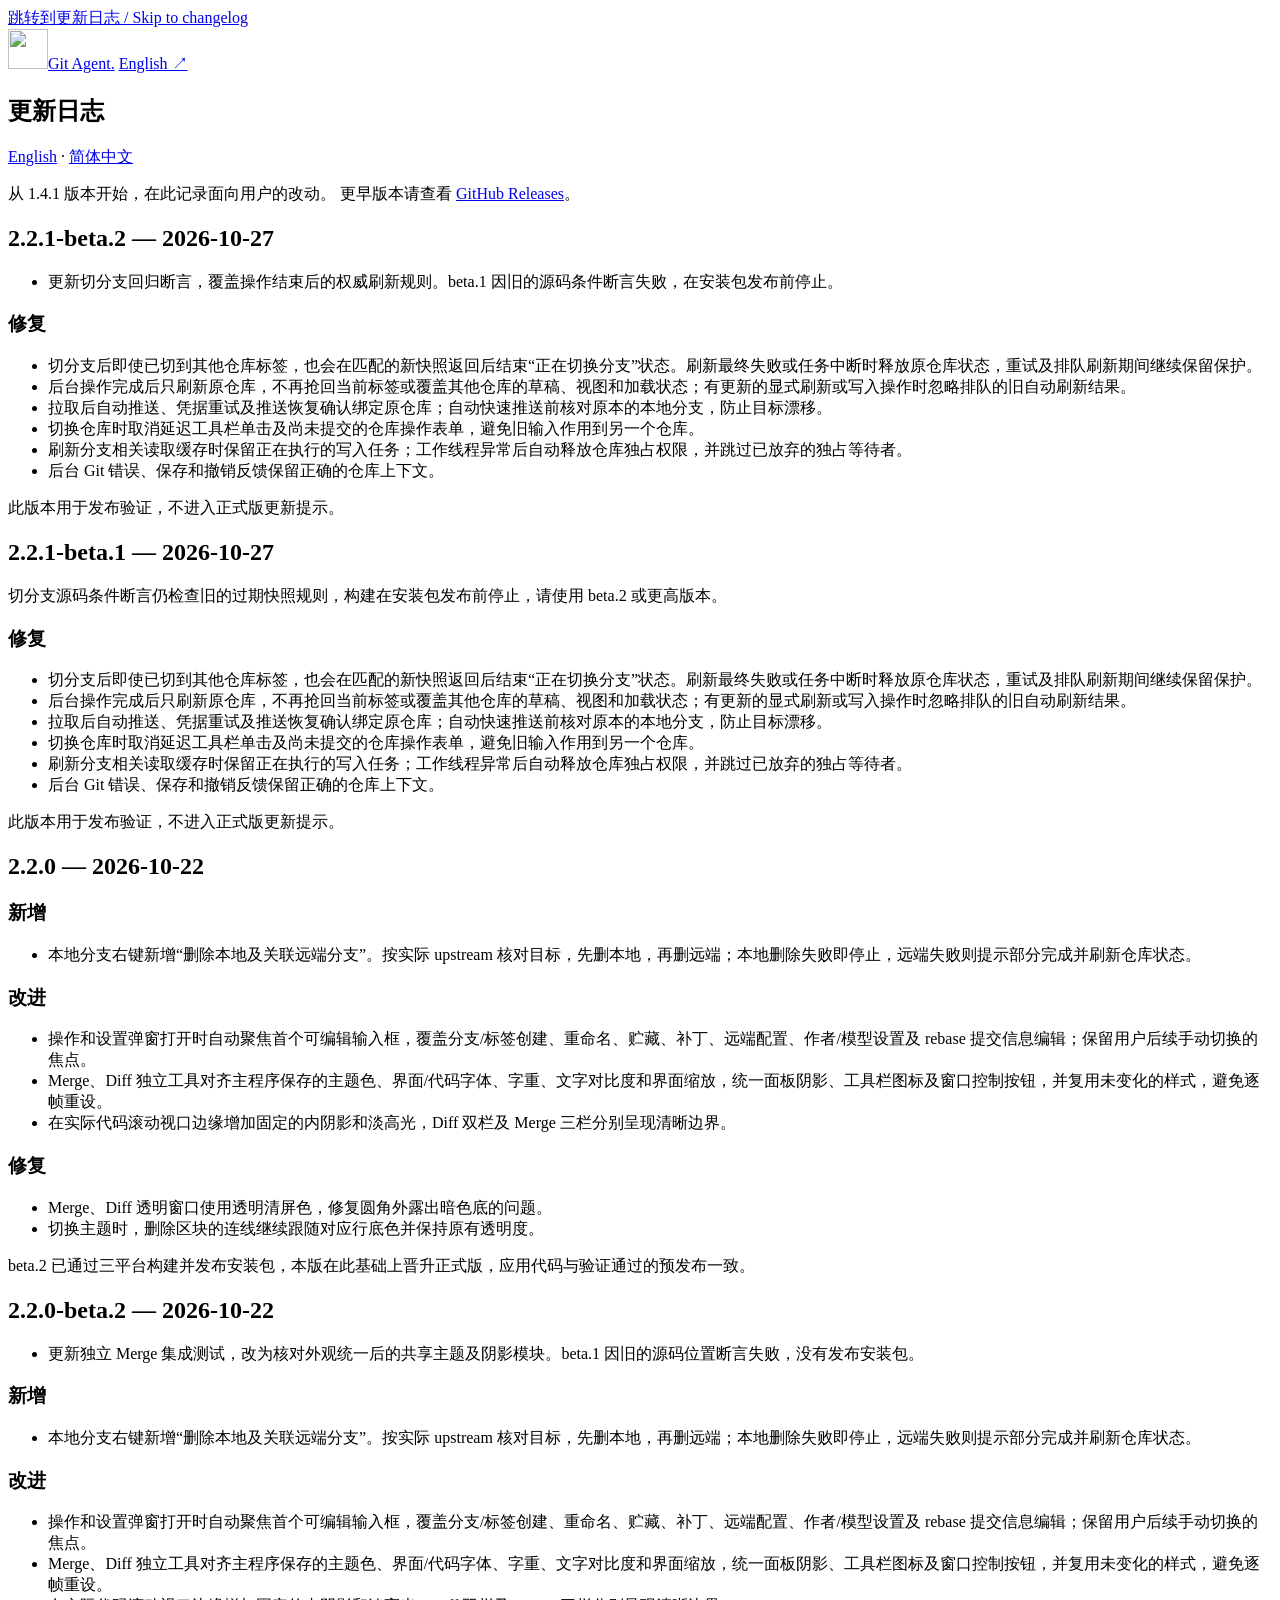
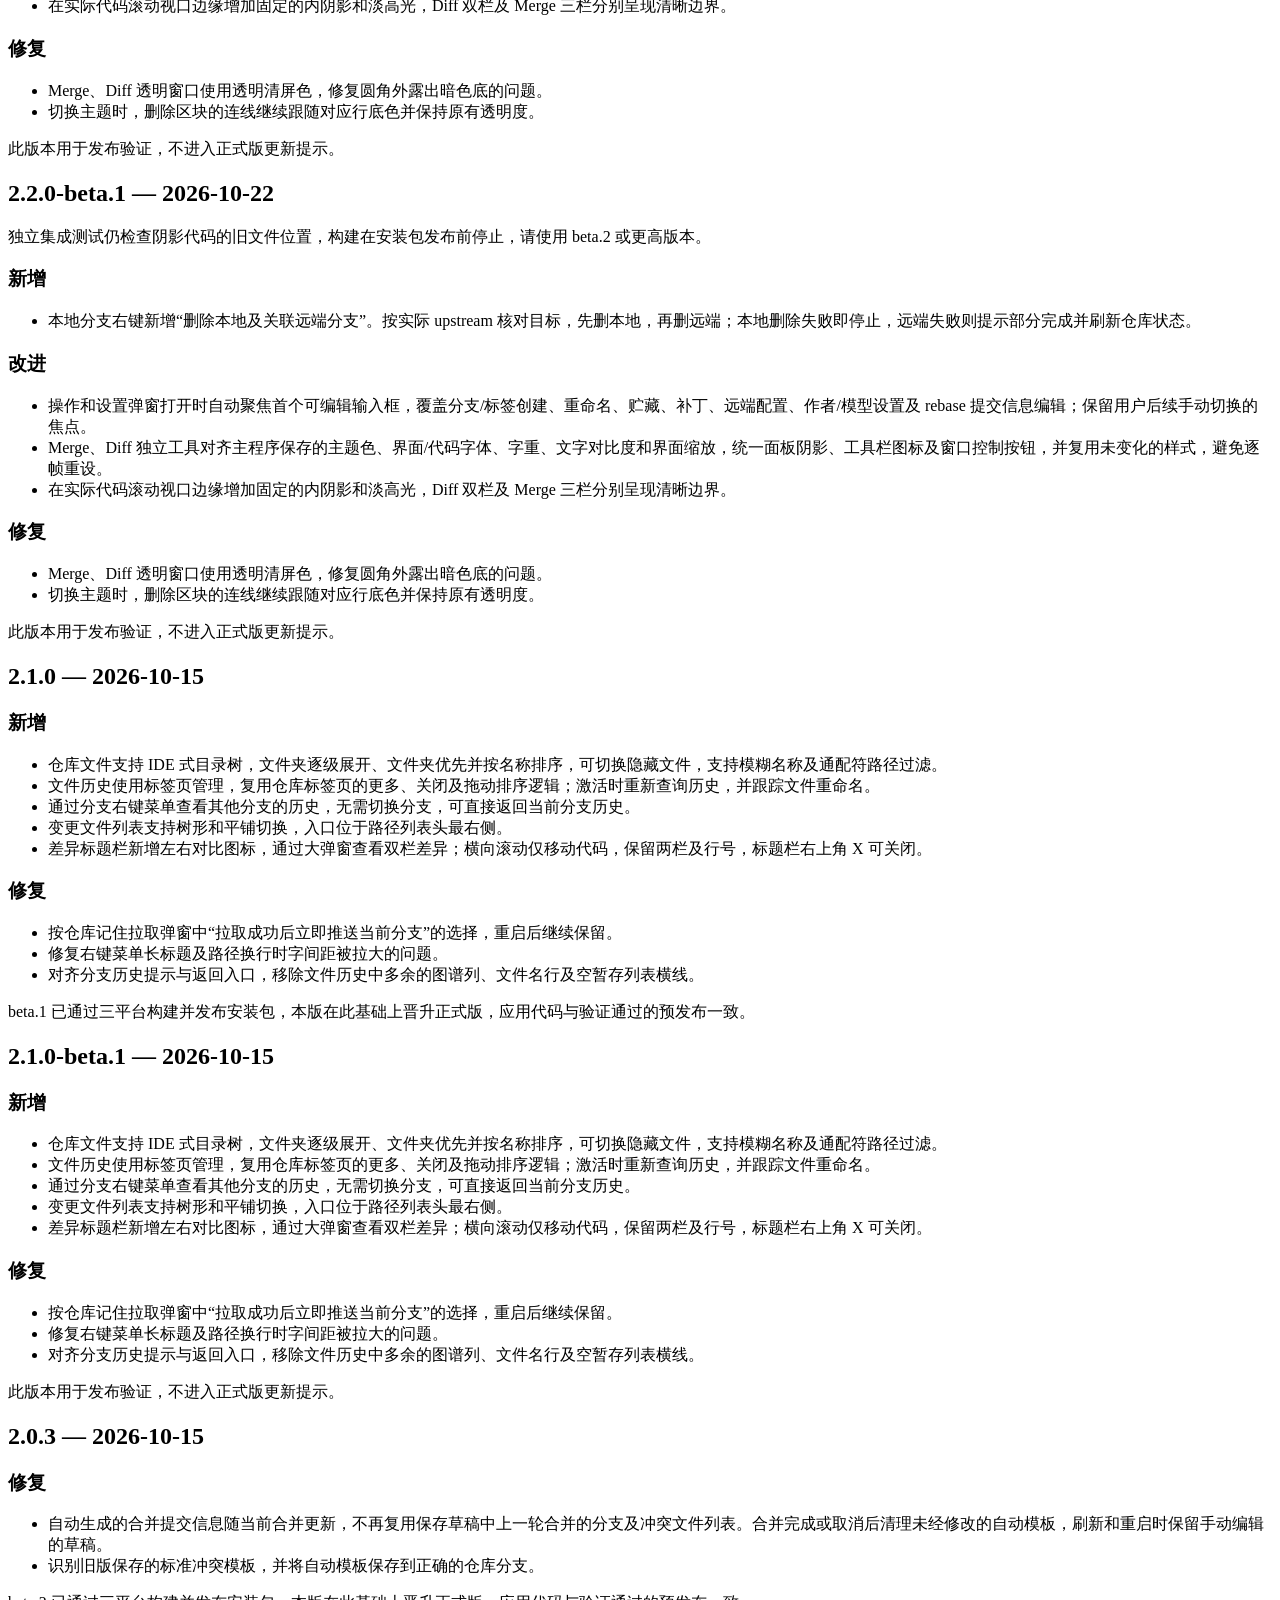
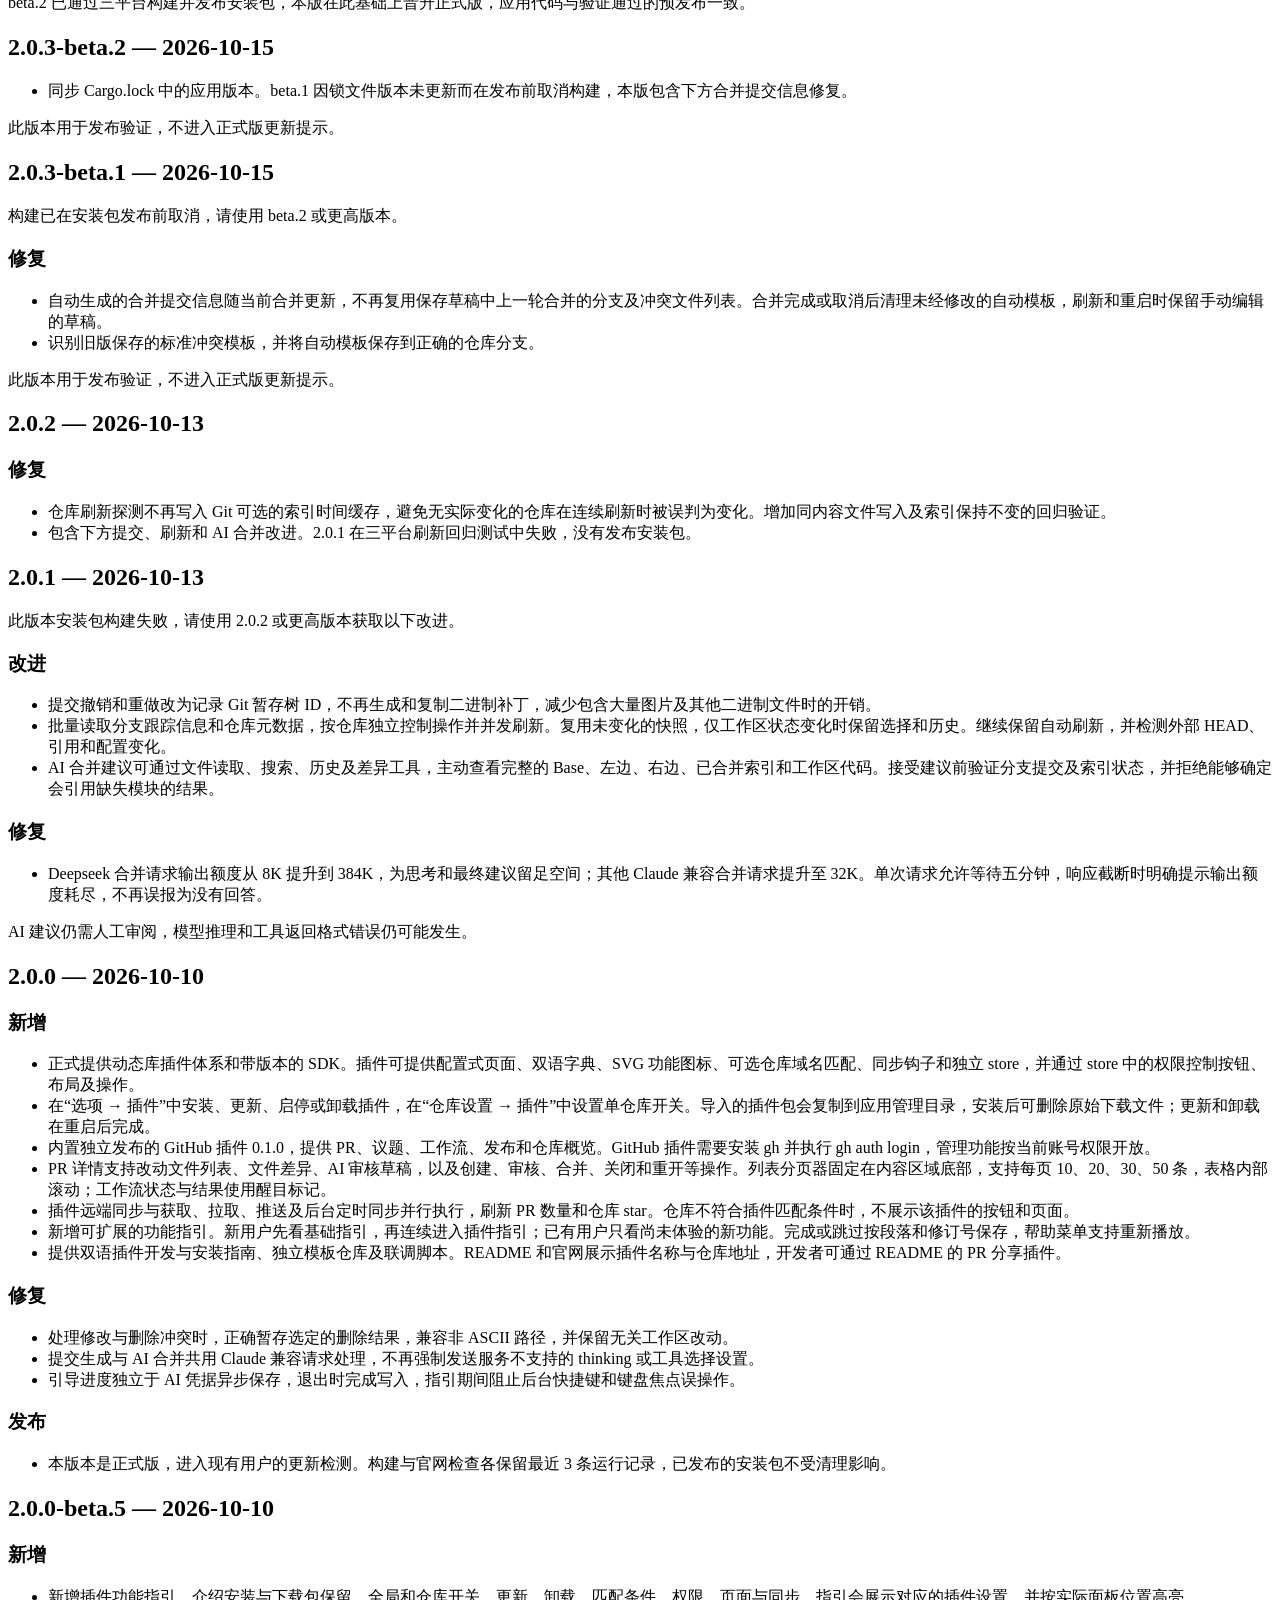
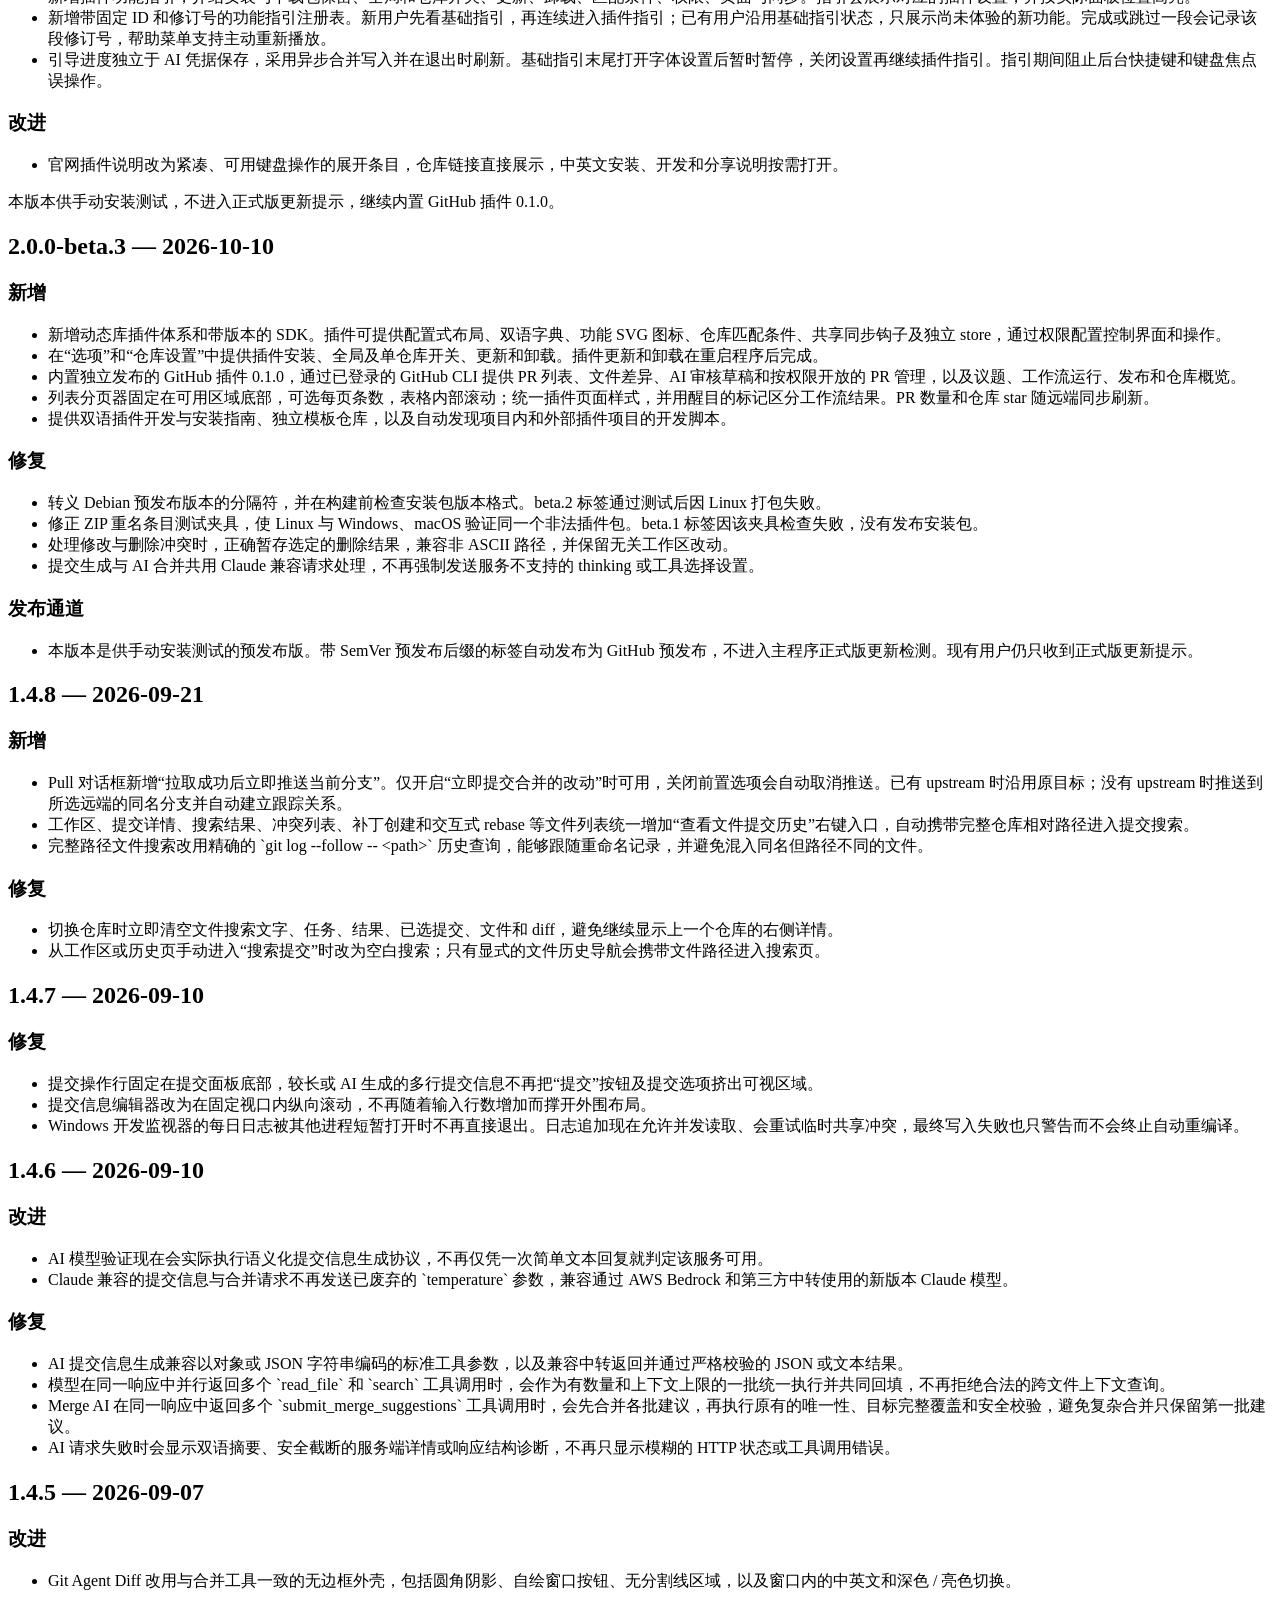
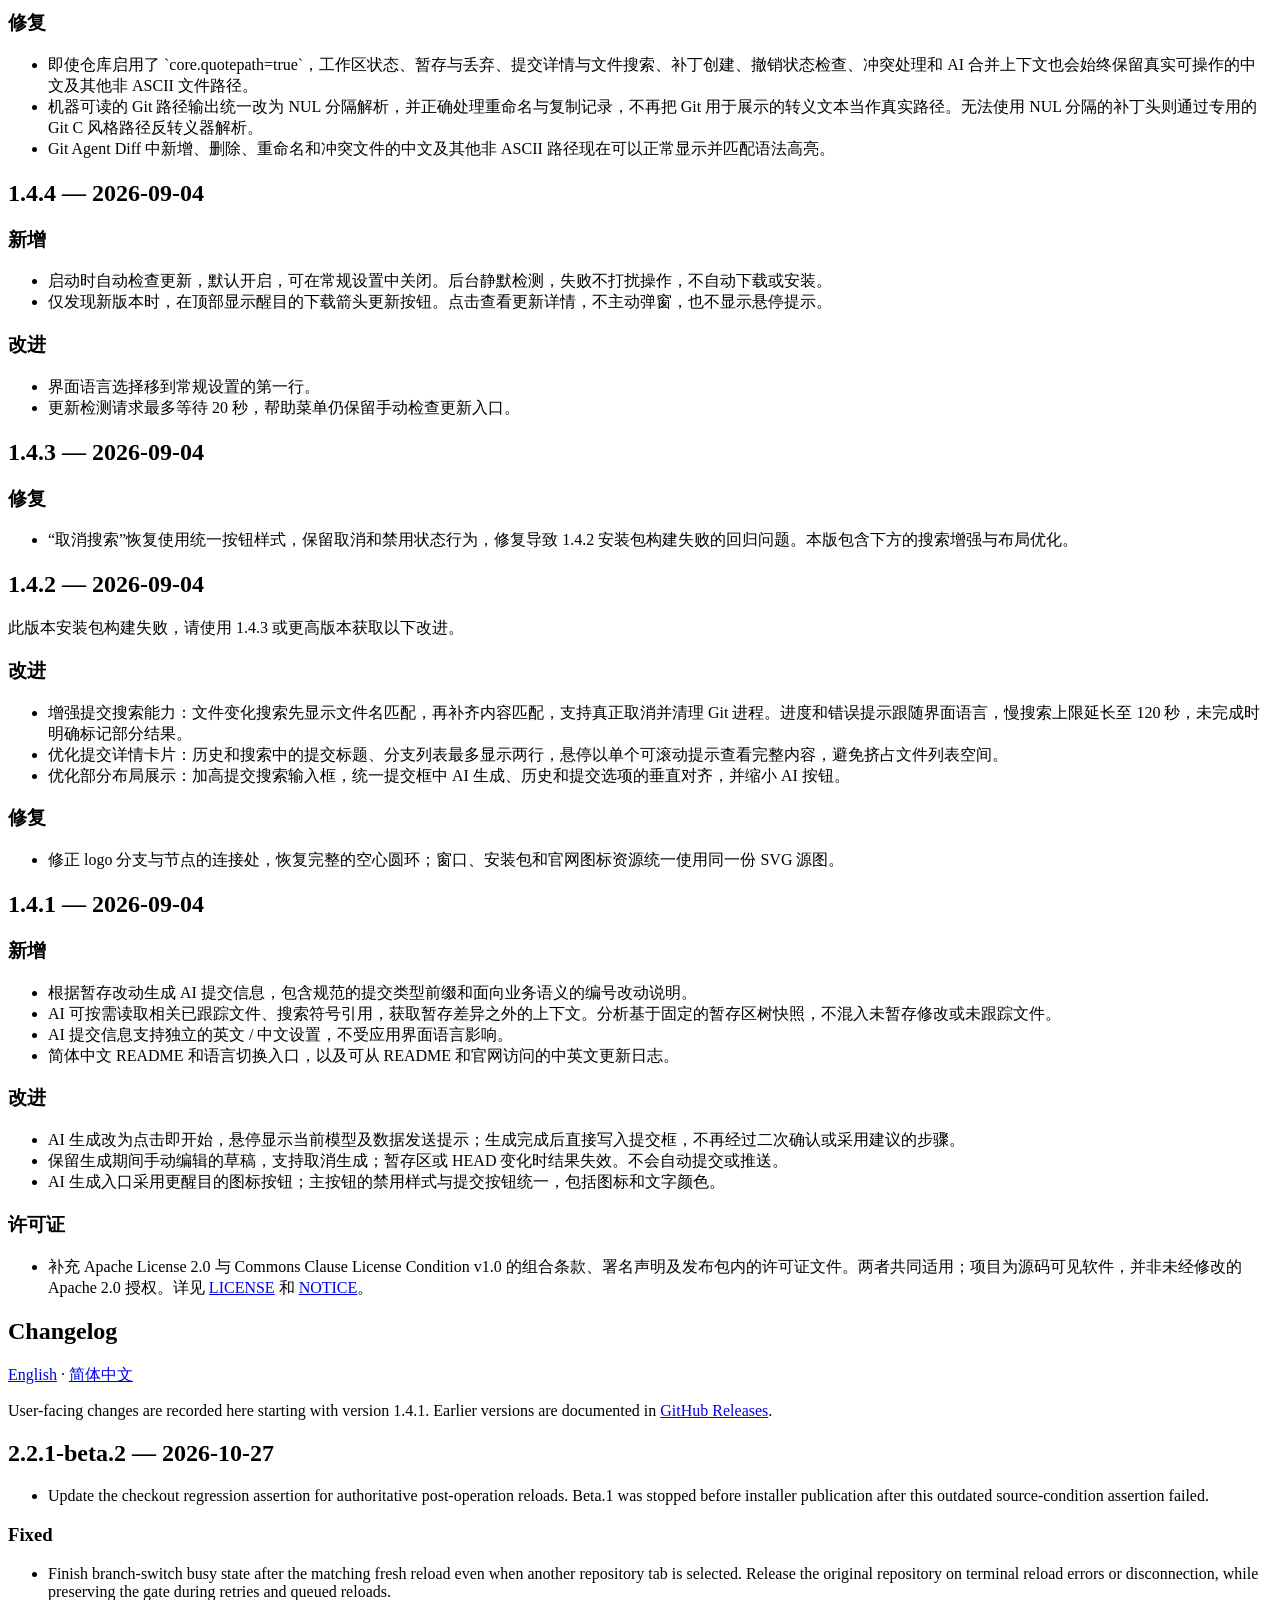
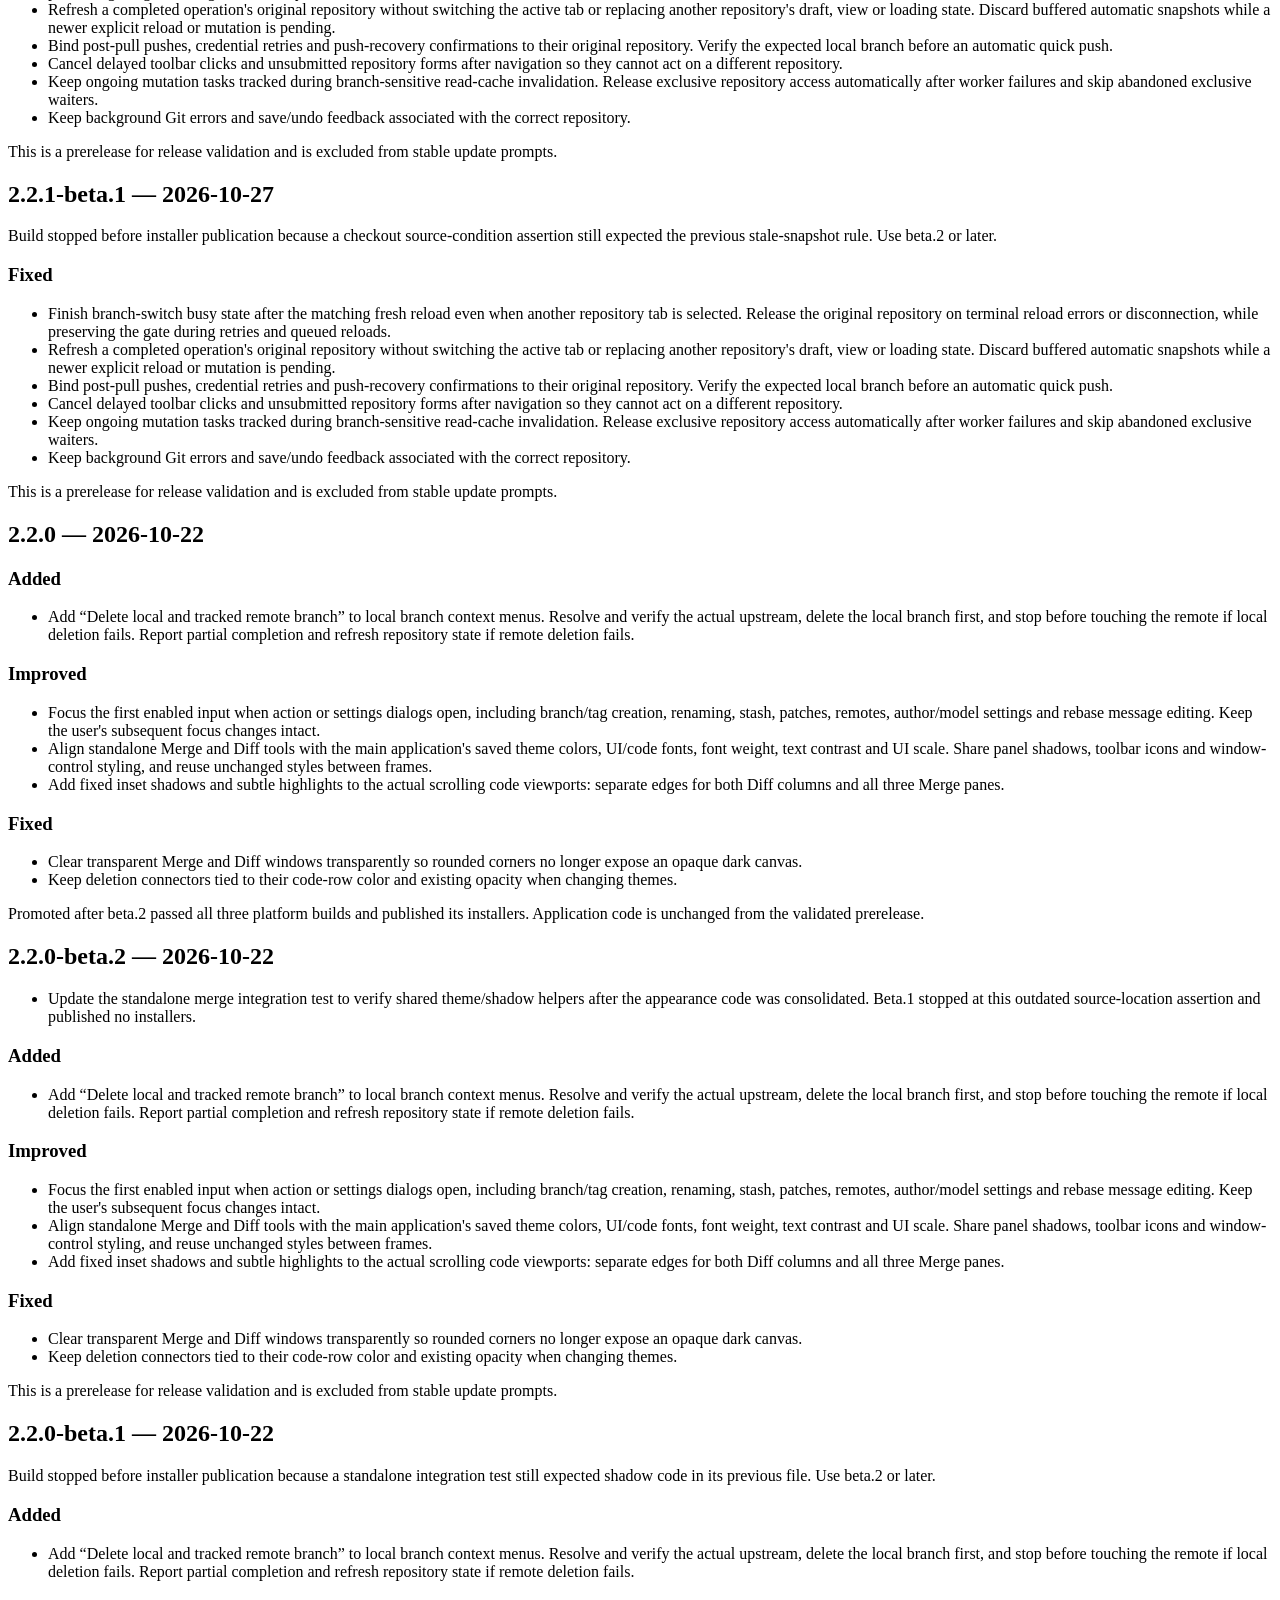
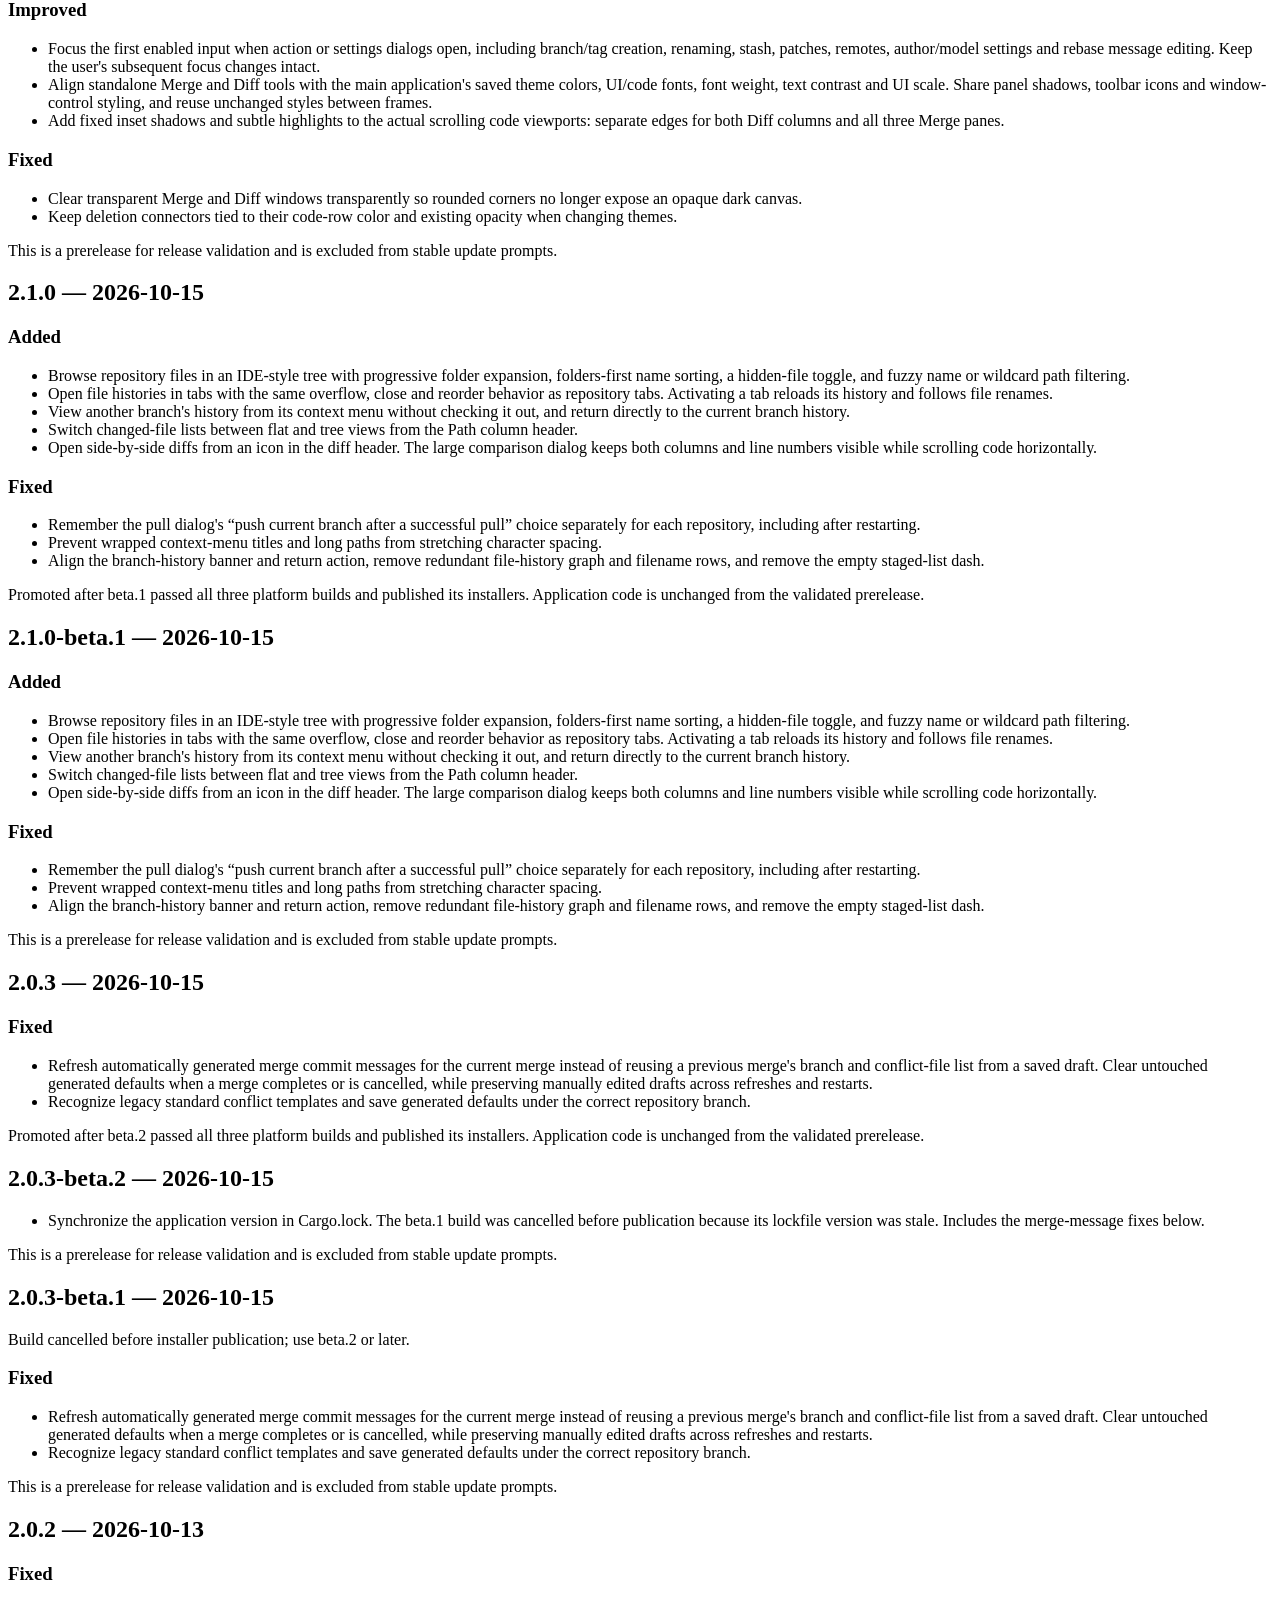
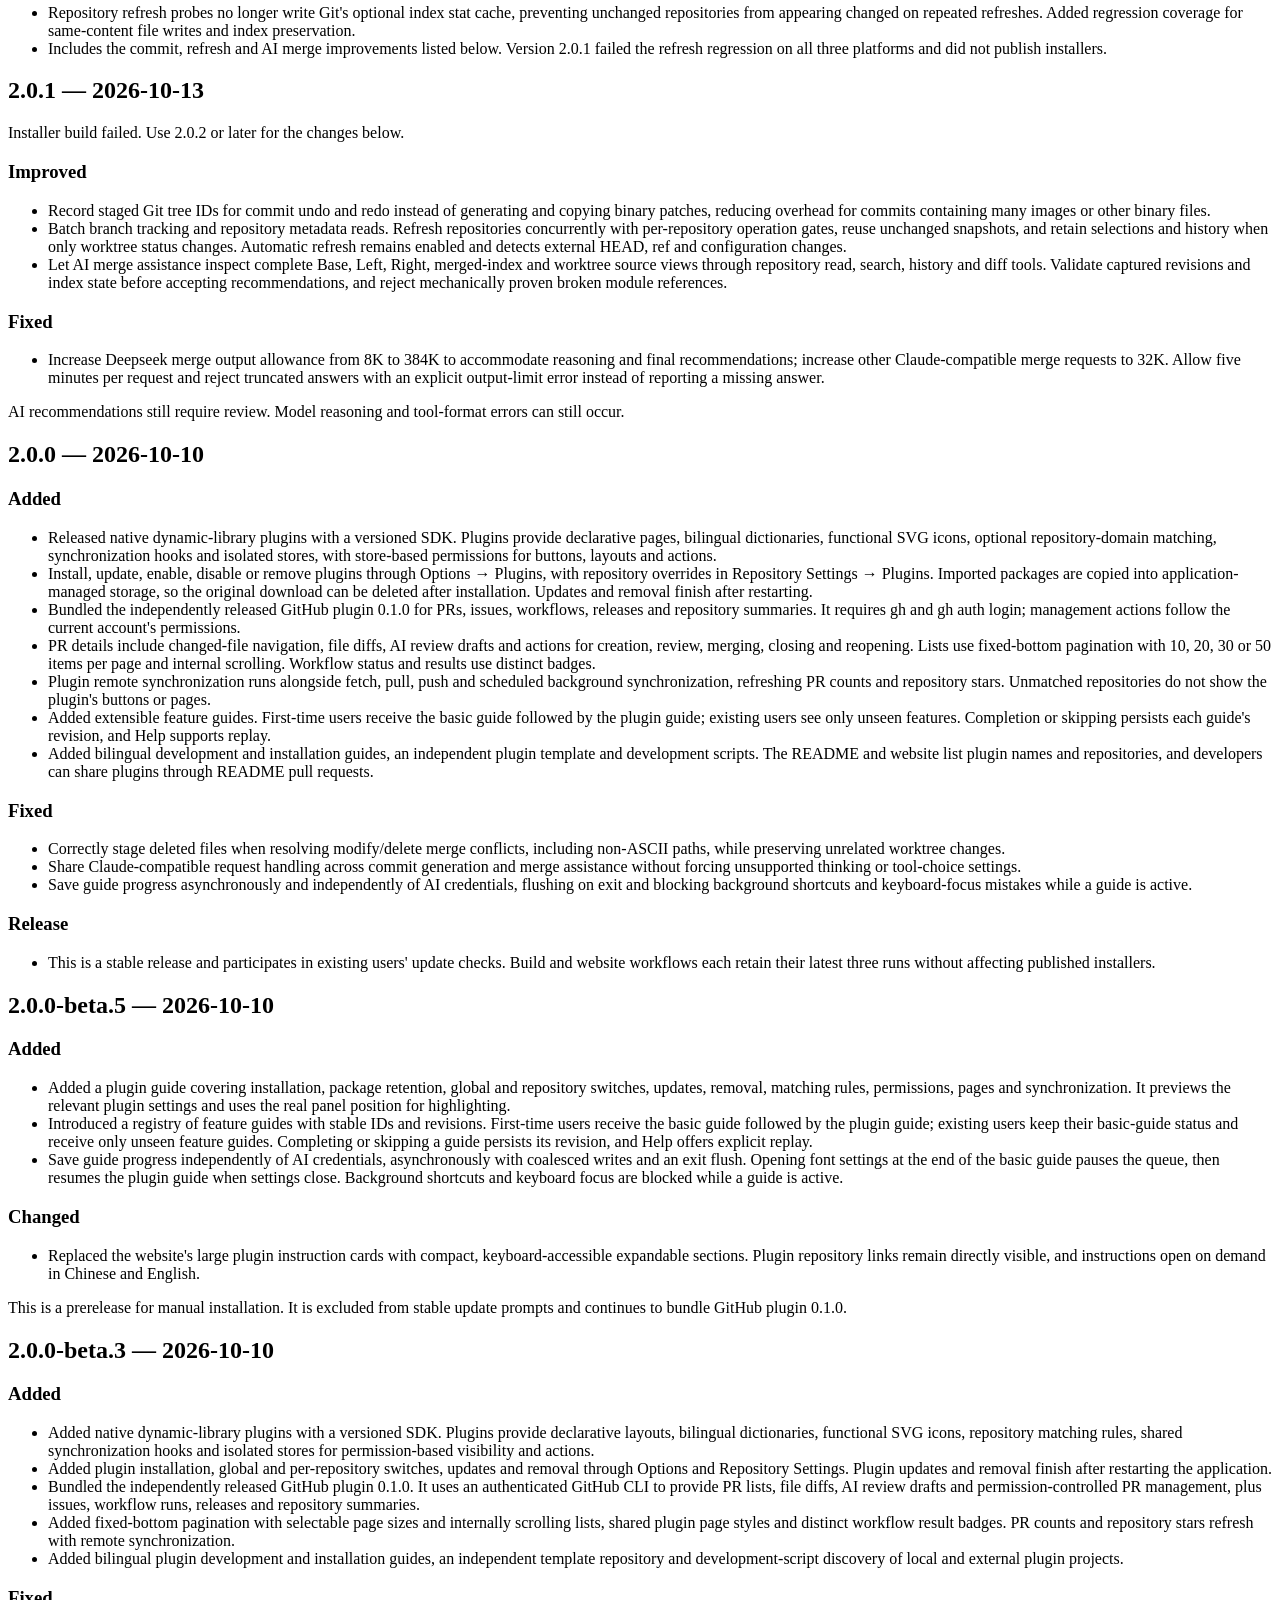
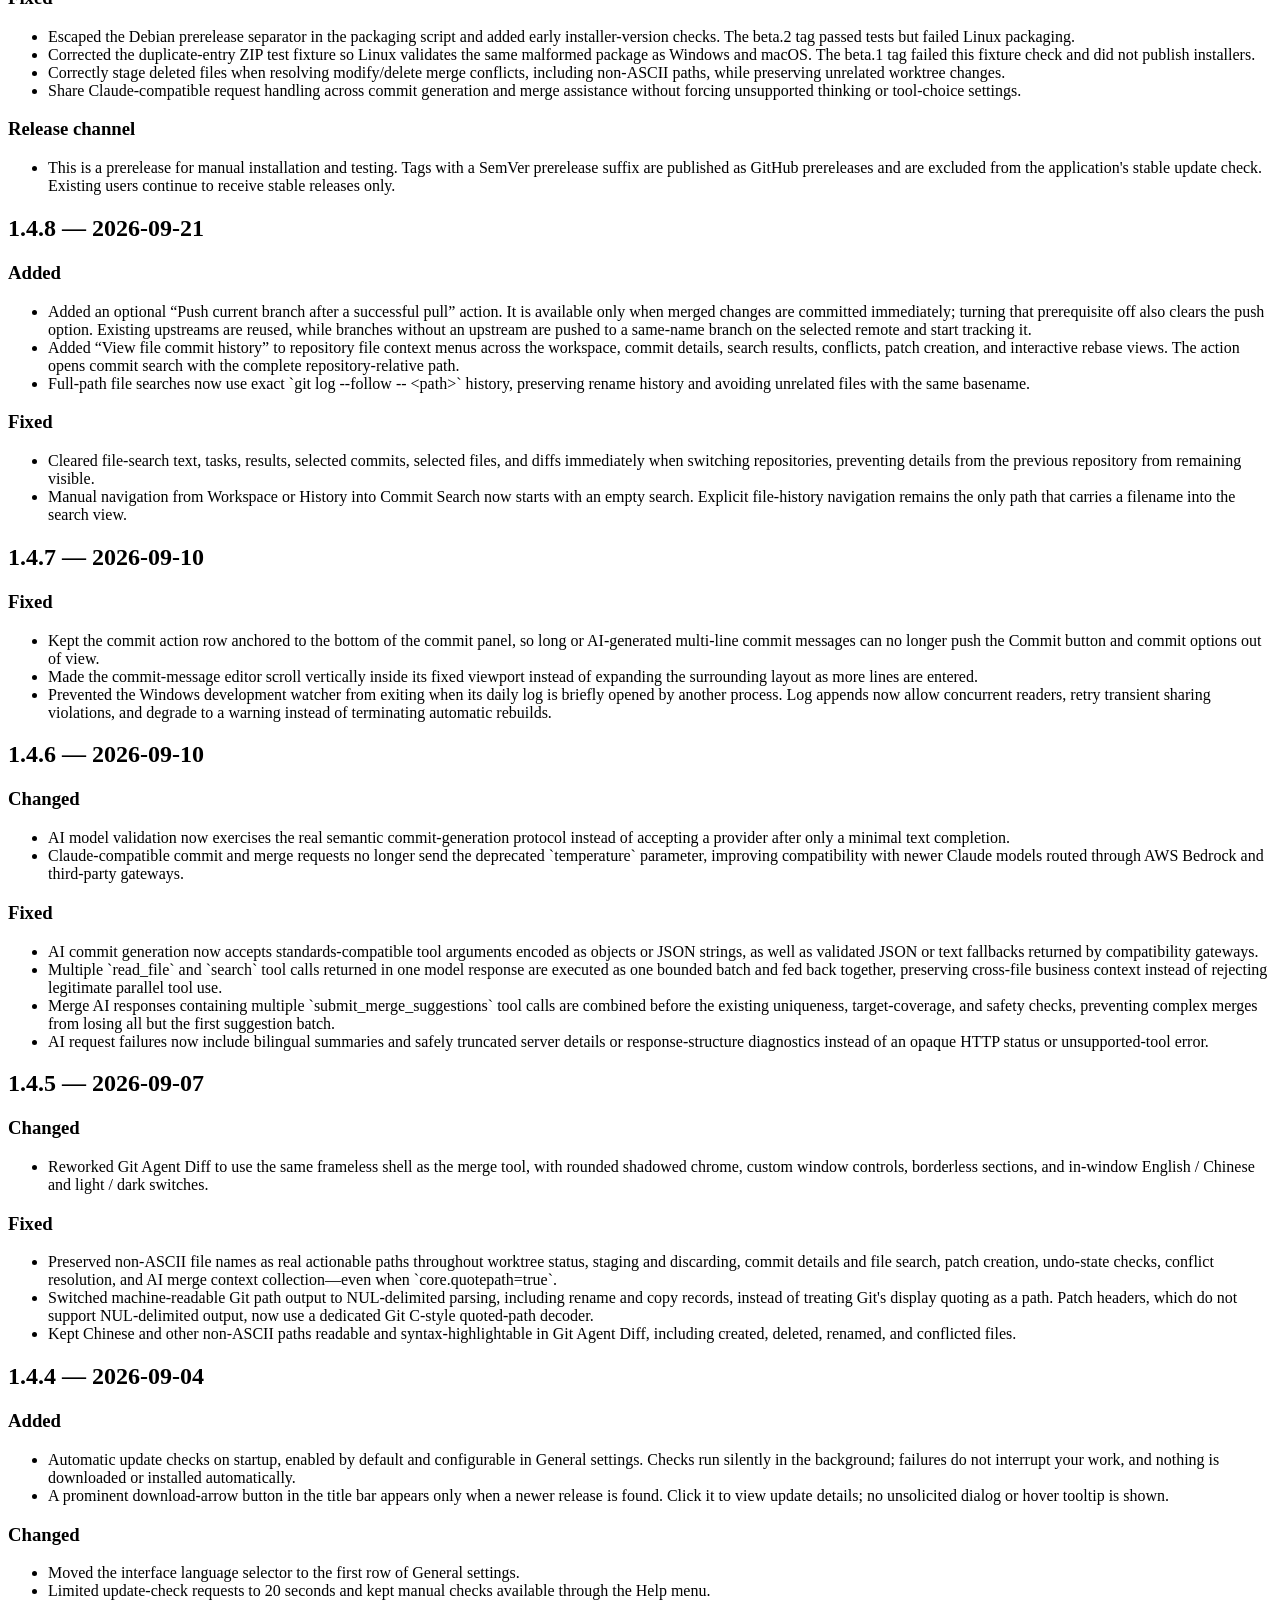
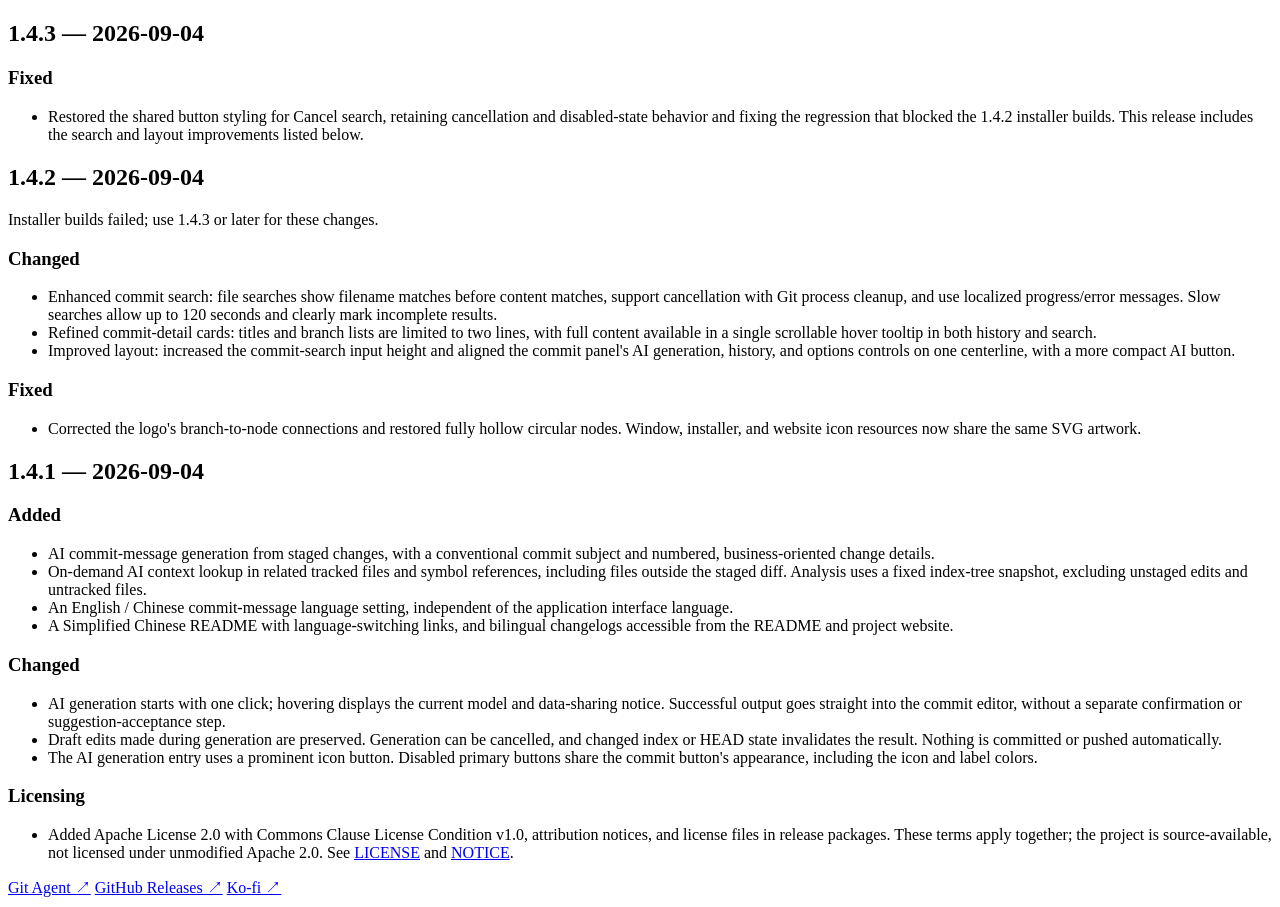
==== commit 783a55a8: "fix: scope pending branch markers and update checkout reload regression for 2.2.1-beta.2" ====
--- a/website/public/changelog.html
+++ b/website/public/changelog.html
@@ -26,7 +26,22 @@
 <h1>更新日志</h1>
 <p><a href="?lang=en">English</a> · <a href="?lang=zh">简体中文</a></p>
 <p>从 1.4.1 版本开始，在此记录面向用户的改动。 更早版本请查看 <a href="https://github.com/adoin/git-Agent/releases">GitHub Releases</a>。</p>
+<h2>2.2.1-beta.2 — 2026-10-27</h2>
+<ul>
+<li>更新切分支回归断言，覆盖操作结束后的权威刷新规则。beta.1 因旧的源码条件断言失败，在安装包发布前停止。</li>
+</ul>
+<h3>修复</h3>
+<ul>
+<li>切分支后即使已切到其他仓库标签，也会在匹配的新快照返回后结束“正在切换分支”状态。刷新最终失败或任务中断时释放原仓库状态，重试及排队刷新期间继续保留保护。</li>
+<li>后台操作完成后只刷新原仓库，不再抢回当前标签或覆盖其他仓库的草稿、视图和加载状态；有更新的显式刷新或写入操作时忽略排队的旧自动刷新结果。</li>
+<li>拉取后自动推送、凭据重试及推送恢复确认绑定原仓库；自动快速推送前核对原本的本地分支，防止目标漂移。</li>
+<li>切换仓库时取消延迟工具栏单击及尚未提交的仓库操作表单，避免旧输入作用到另一个仓库。</li>
+<li>刷新分支相关读取缓存时保留正在执行的写入任务；工作线程异常后自动释放仓库独占权限，并跳过已放弃的独占等待者。</li>
+<li>后台 Git 错误、保存和撤销反馈保留正确的仓库上下文。</li>
+</ul>
+<p>此版本用于发布验证，不进入正式版更新提示。</p>
 <h2>2.2.1-beta.1 — 2026-10-27</h2>
+<p>切分支源码条件断言仍检查旧的过期快照规则，构建在安装包发布前停止，请使用 beta.2 或更高版本。</p>
 <h3>修复</h3>
 <ul>
 <li>切分支后即使已切到其他仓库标签，也会在匹配的新快照返回后结束“正在切换分支”状态。刷新最终失败或任务中断时释放原仓库状态，重试及排队刷新期间继续保留保护。</li>
@@ -310,7 +325,22 @@
 <h1>Changelog</h1>
 <p><a href="?lang=en">English</a> · <a href="?lang=zh">简体中文</a></p>
 <p>User-facing changes are recorded here starting with version 1.4.1. Earlier versions are documented in <a href="https://github.com/adoin/git-Agent/releases">GitHub Releases</a>.</p>
+<h2>2.2.1-beta.2 — 2026-10-27</h2>
+<ul>
+<li>Update the checkout regression assertion for authoritative post-operation reloads. Beta.1 was stopped before installer publication after this outdated source-condition assertion failed.</li>
+</ul>
+<h3>Fixed</h3>
+<ul>
+<li>Finish branch-switch busy state after the matching fresh reload even when another repository tab is selected. Release the original repository on terminal reload errors or disconnection, while preserving the gate during retries and queued reloads.</li>
+<li>Refresh a completed operation&#x27;s original repository without switching the active tab or replacing another repository&#x27;s draft, view or loading state. Discard buffered automatic snapshots while a newer explicit reload or mutation is pending.</li>
+<li>Bind post-pull pushes, credential retries and push-recovery confirmations to their original repository. Verify the expected local branch before an automatic quick push.</li>
+<li>Cancel delayed toolbar clicks and unsubmitted repository forms after navigation so they cannot act on a different repository.</li>
+<li>Keep ongoing mutation tasks tracked during branch-sensitive read-cache invalidation. Release exclusive repository access automatically after worker failures and skip abandoned exclusive waiters.</li>
+<li>Keep background Git errors and save/undo feedback associated with the correct repository.</li>
+</ul>
+<p>This is a prerelease for release validation and is excluded from stable update prompts.</p>
 <h2>2.2.1-beta.1 — 2026-10-27</h2>
+<p>Build stopped before installer publication because a checkout source-condition assertion still expected the previous stale-snapshot rule. Use beta.2 or later.</p>
 <h3>Fixed</h3>
 <ul>
 <li>Finish branch-switch busy state after the matching fresh reload even when another repository tab is selected. Release the original repository on terminal reload errors or disconnection, while preserving the gate during retries and queued reloads.</li>
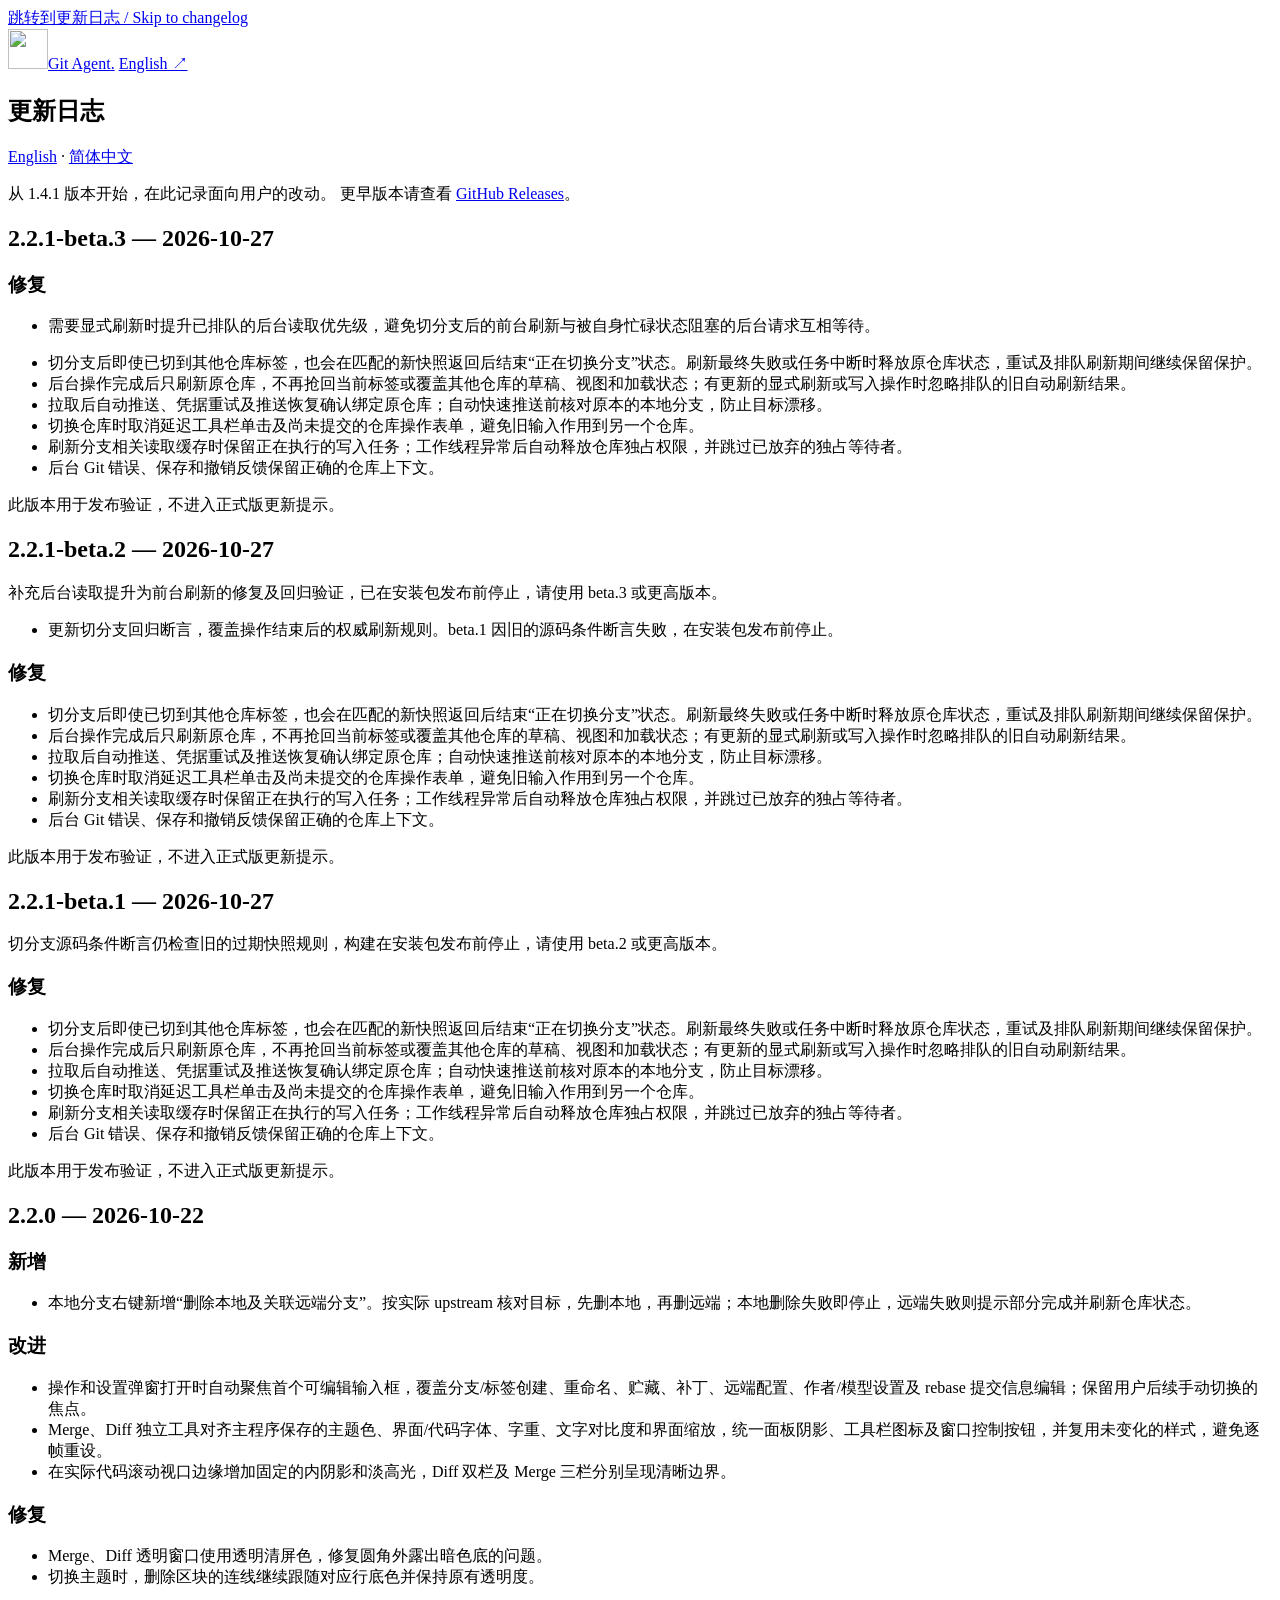
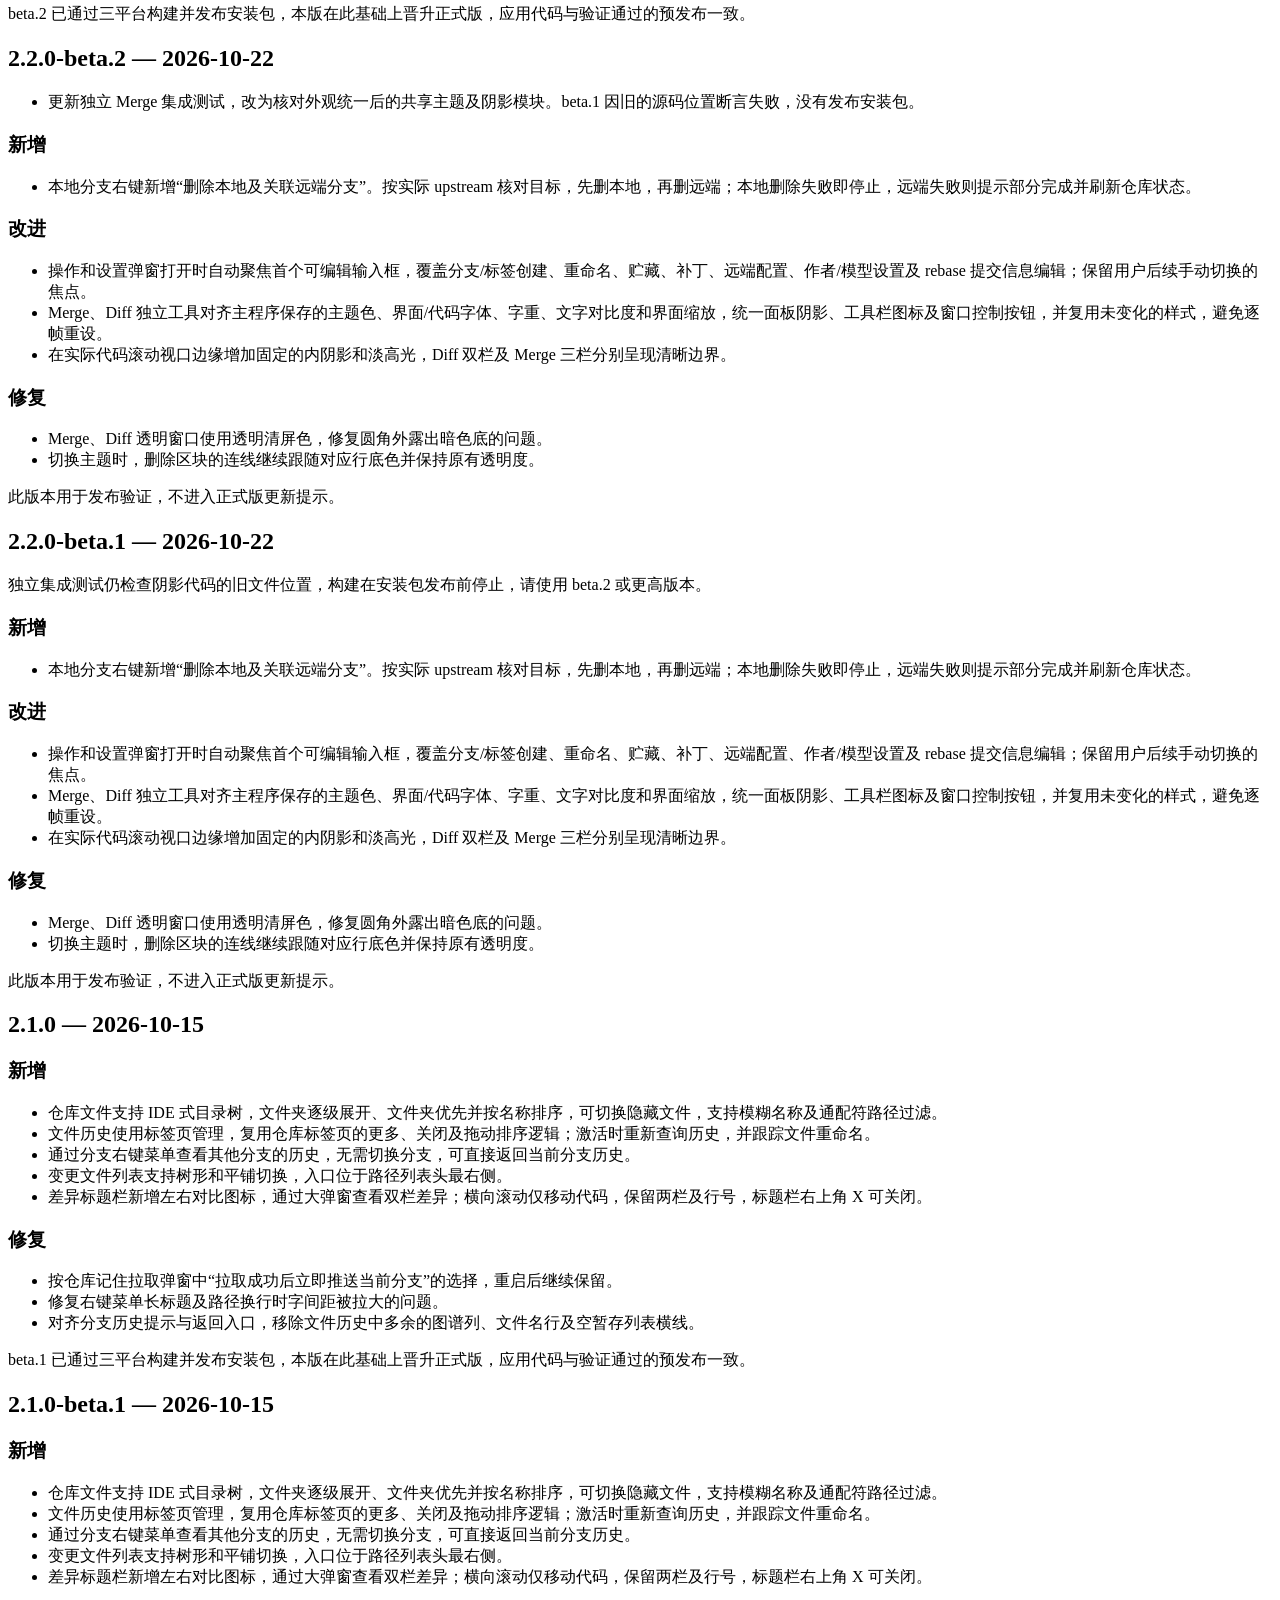
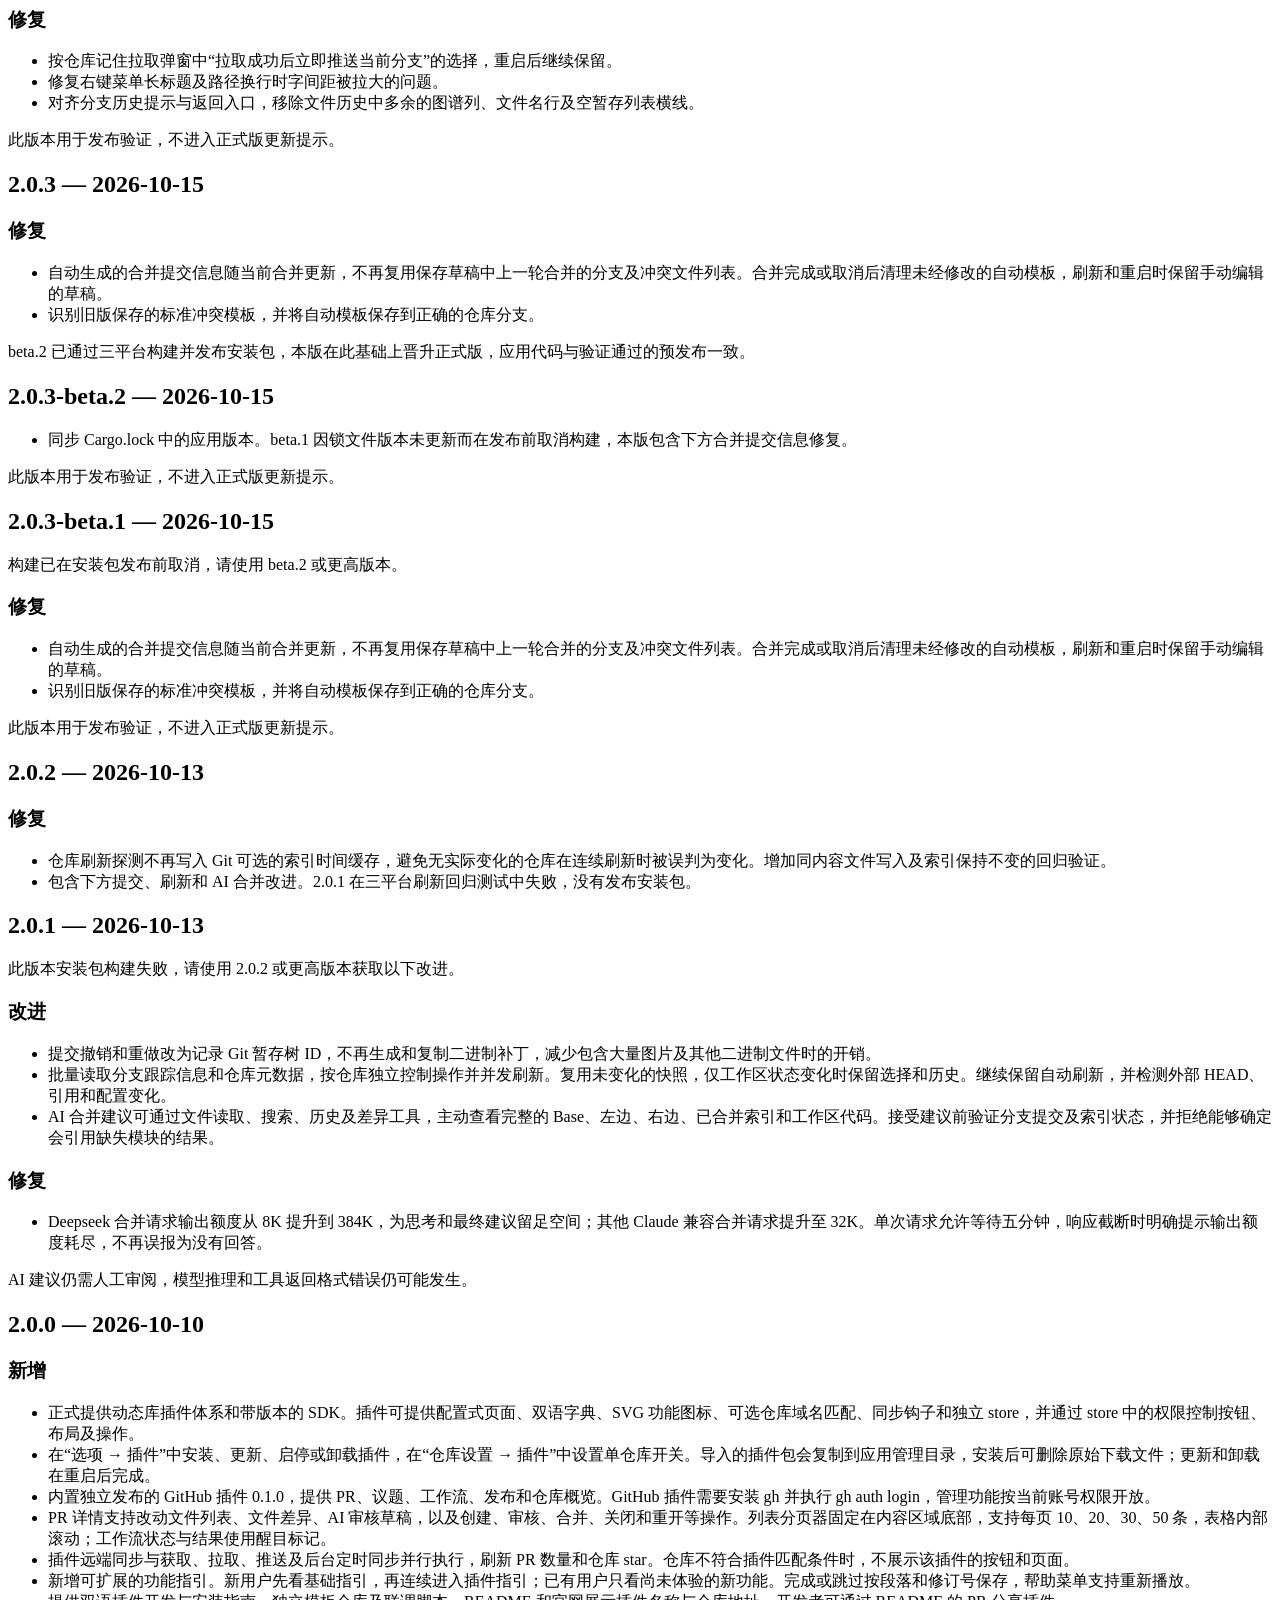
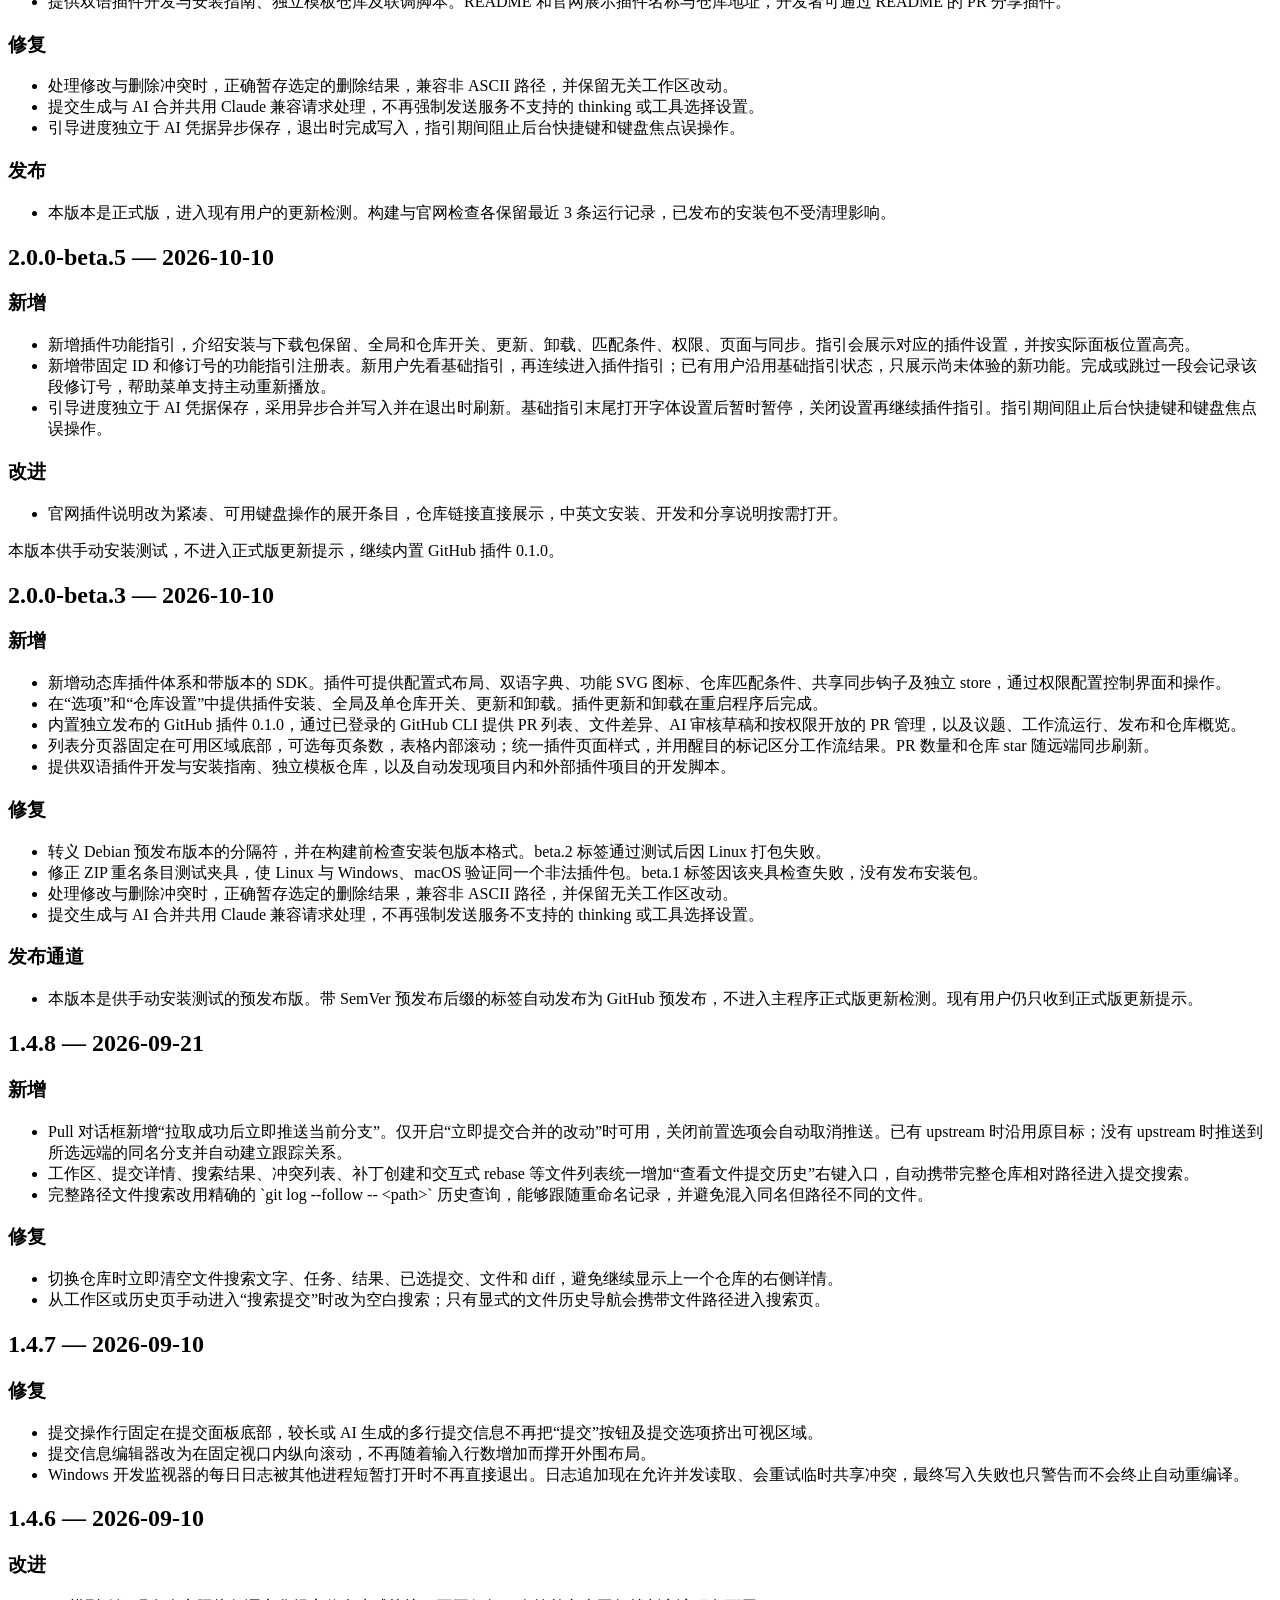
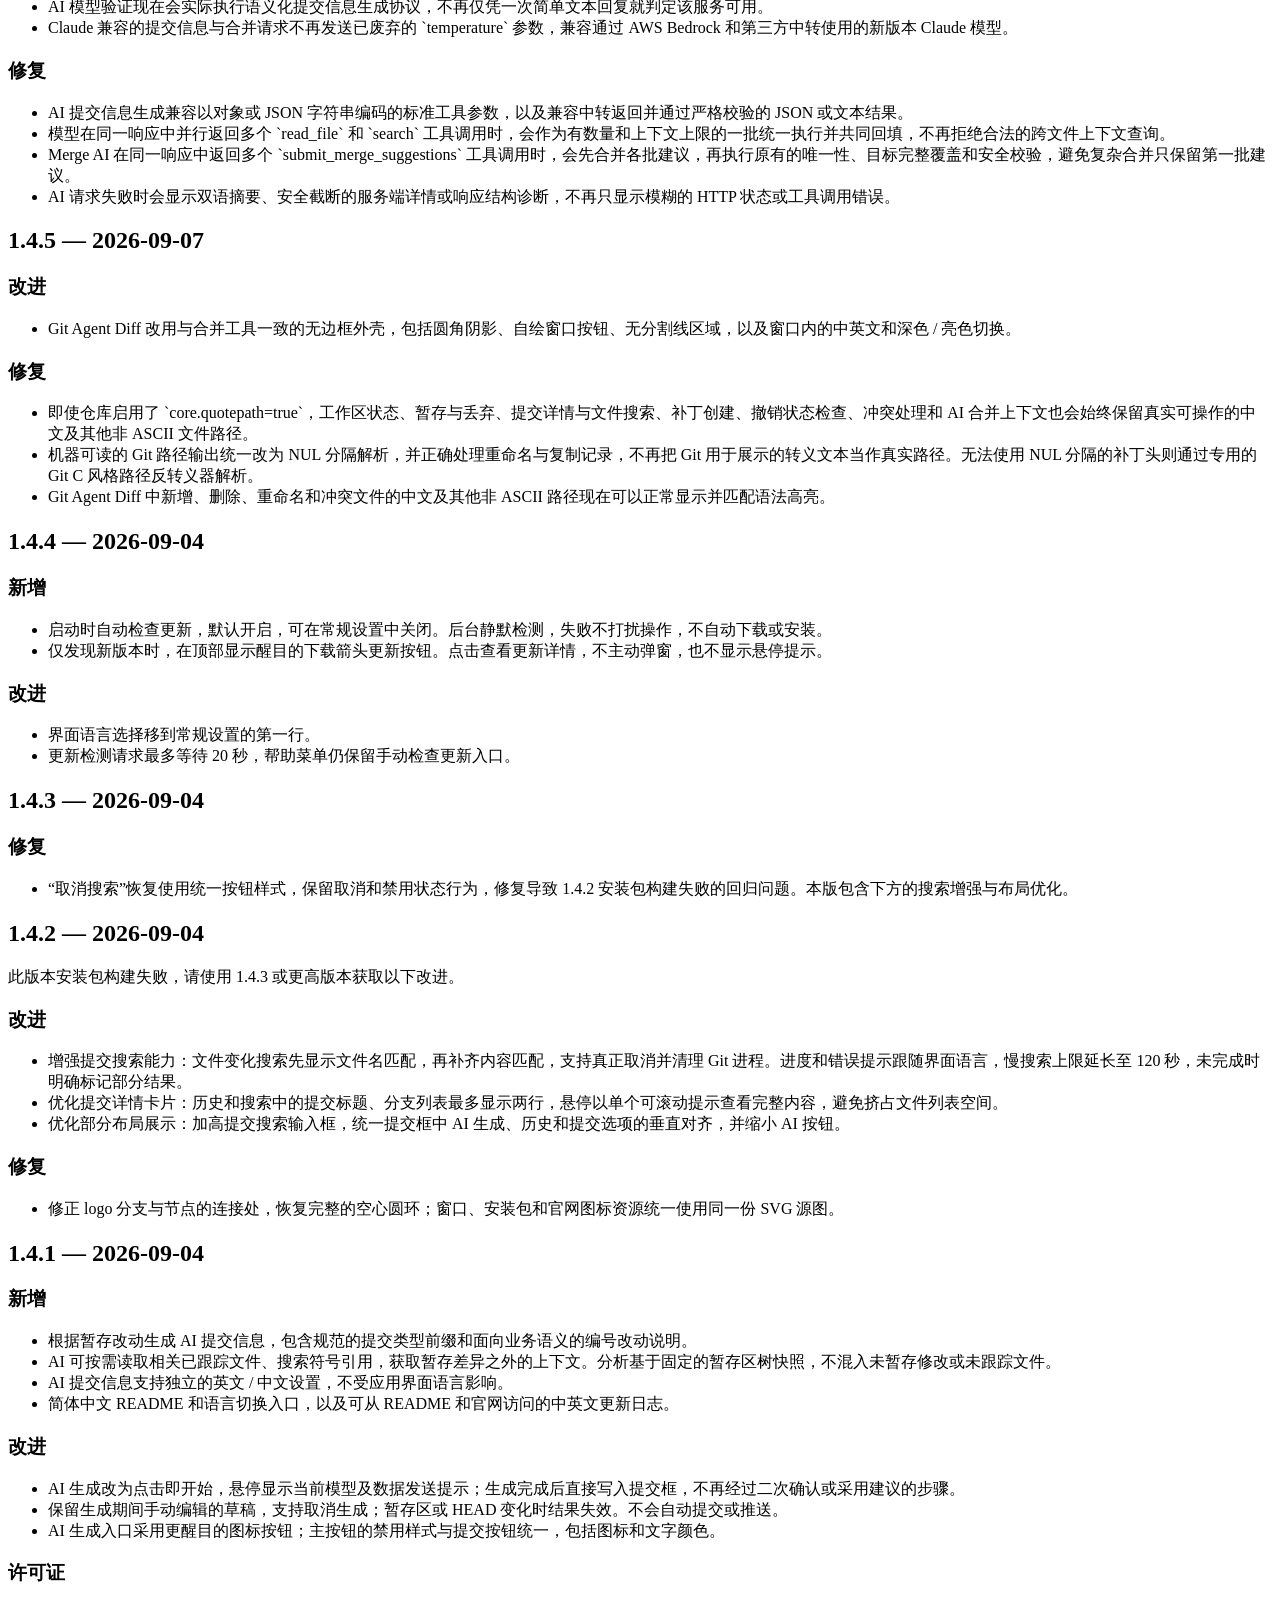
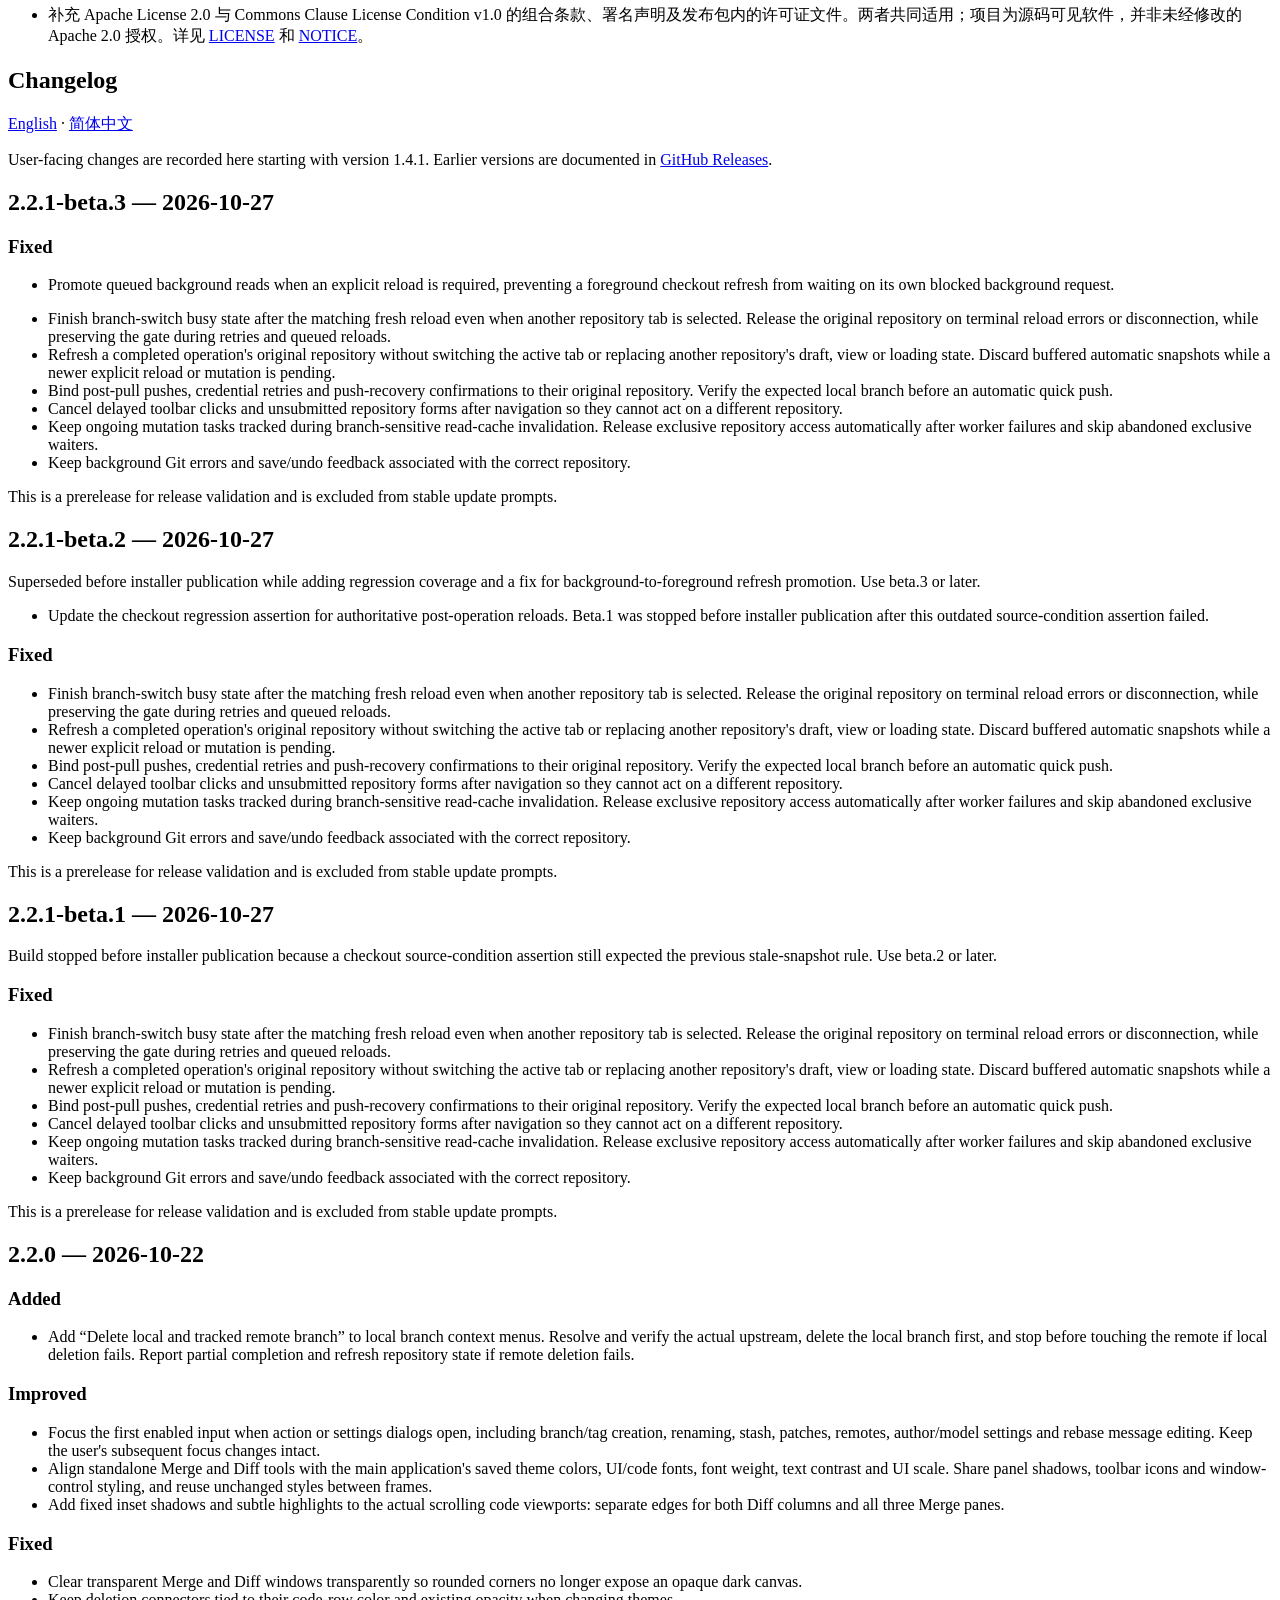
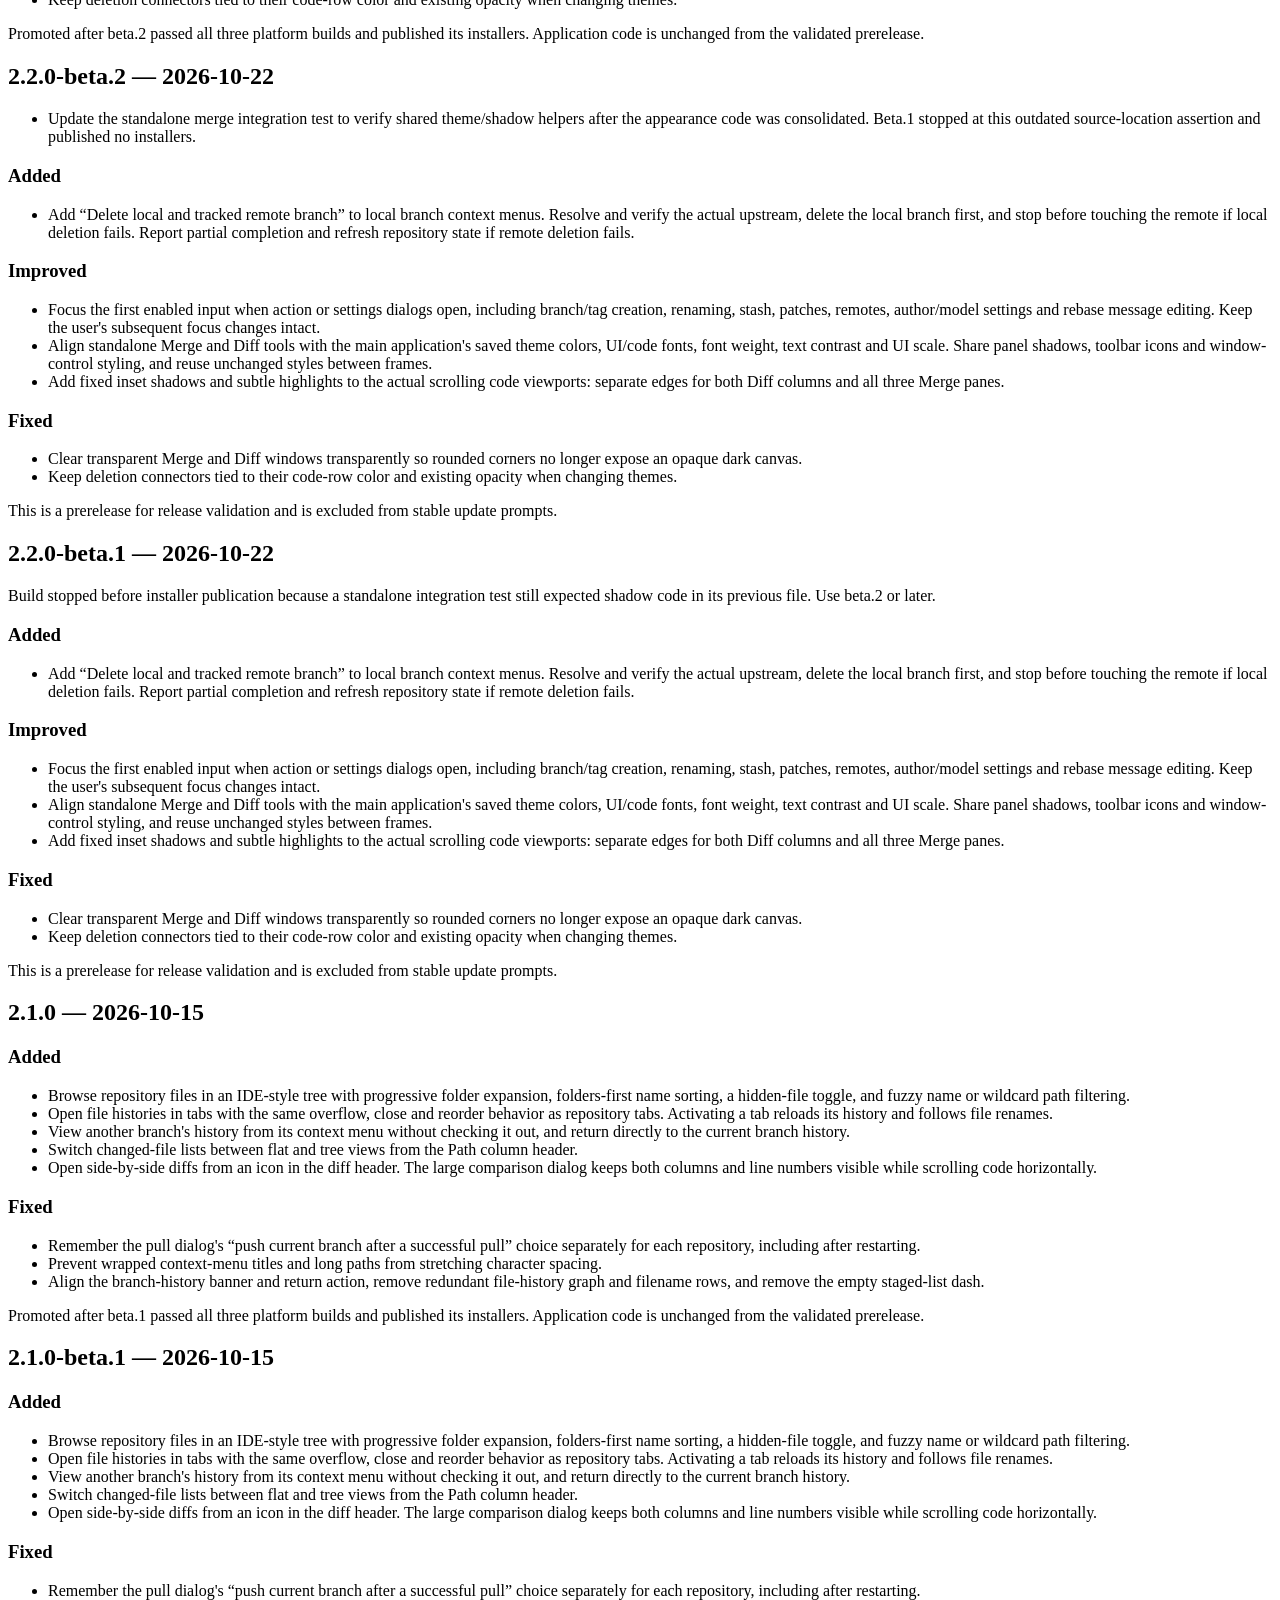
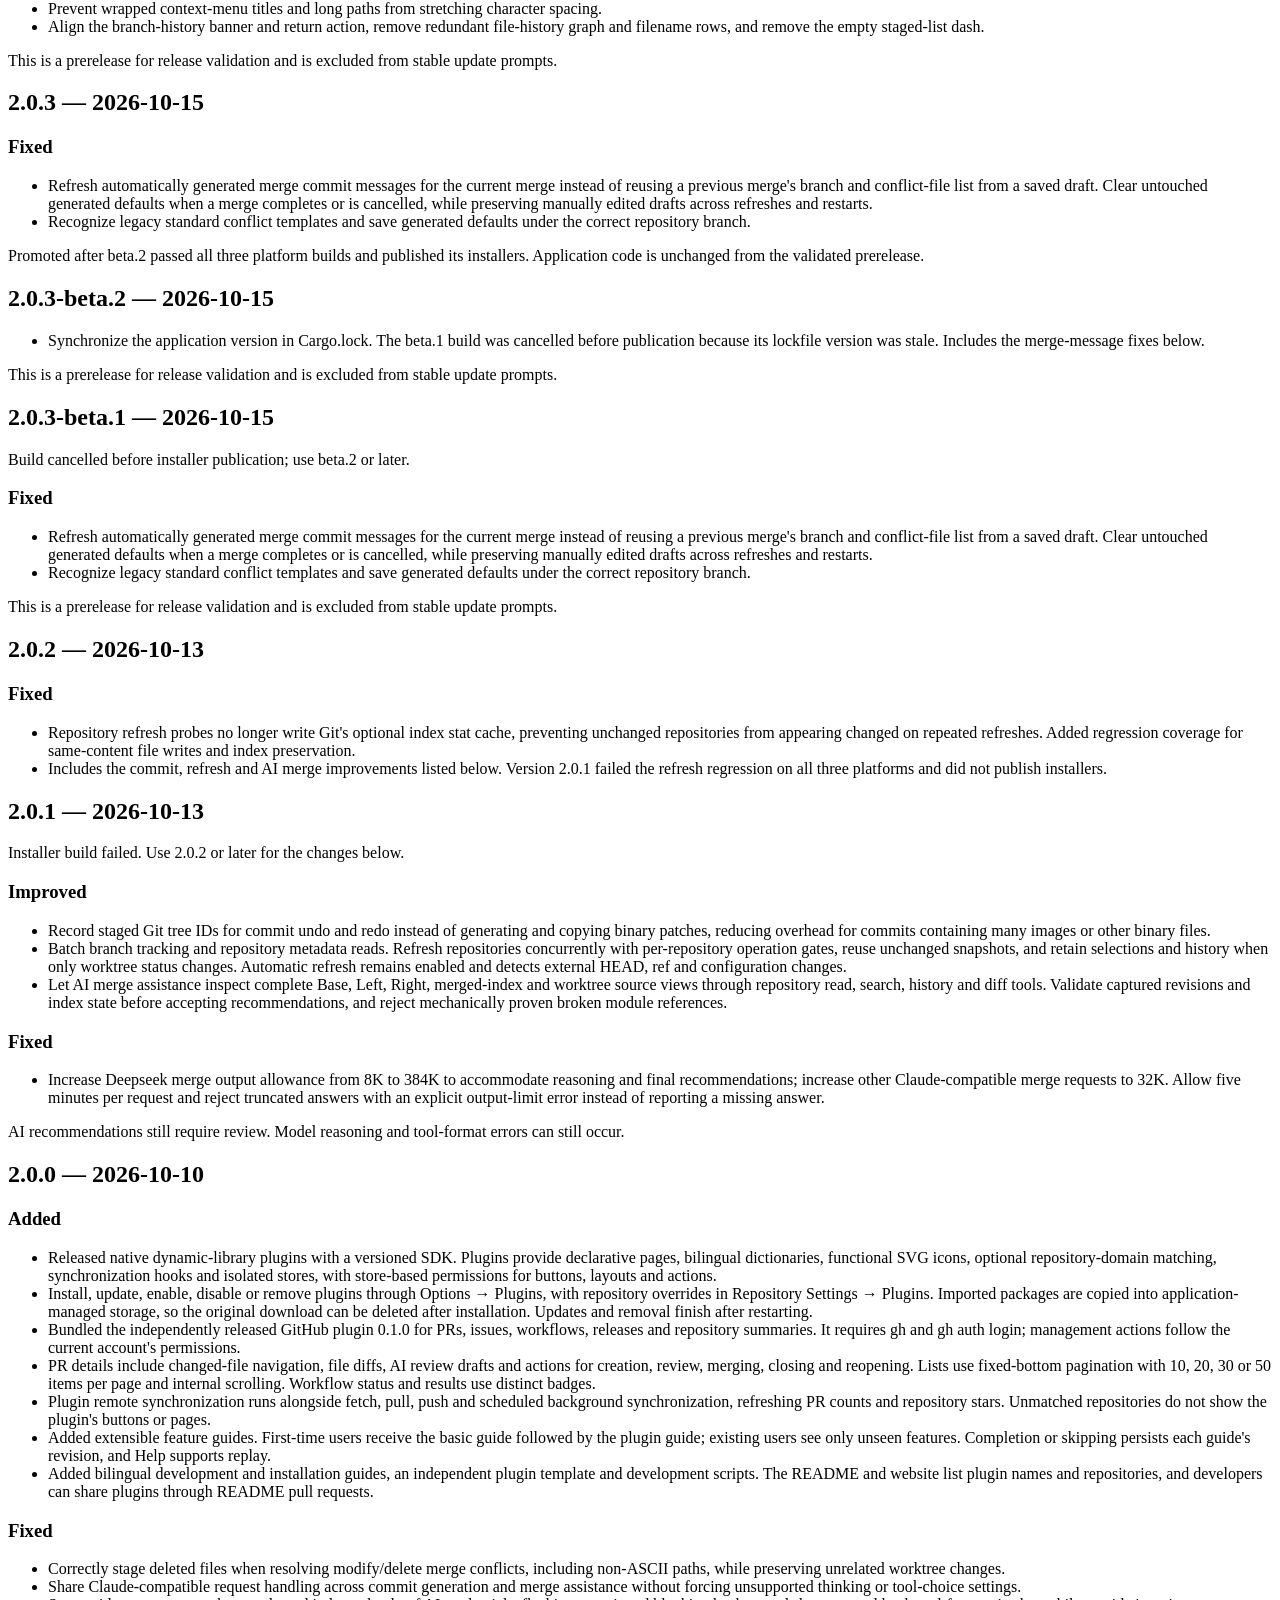
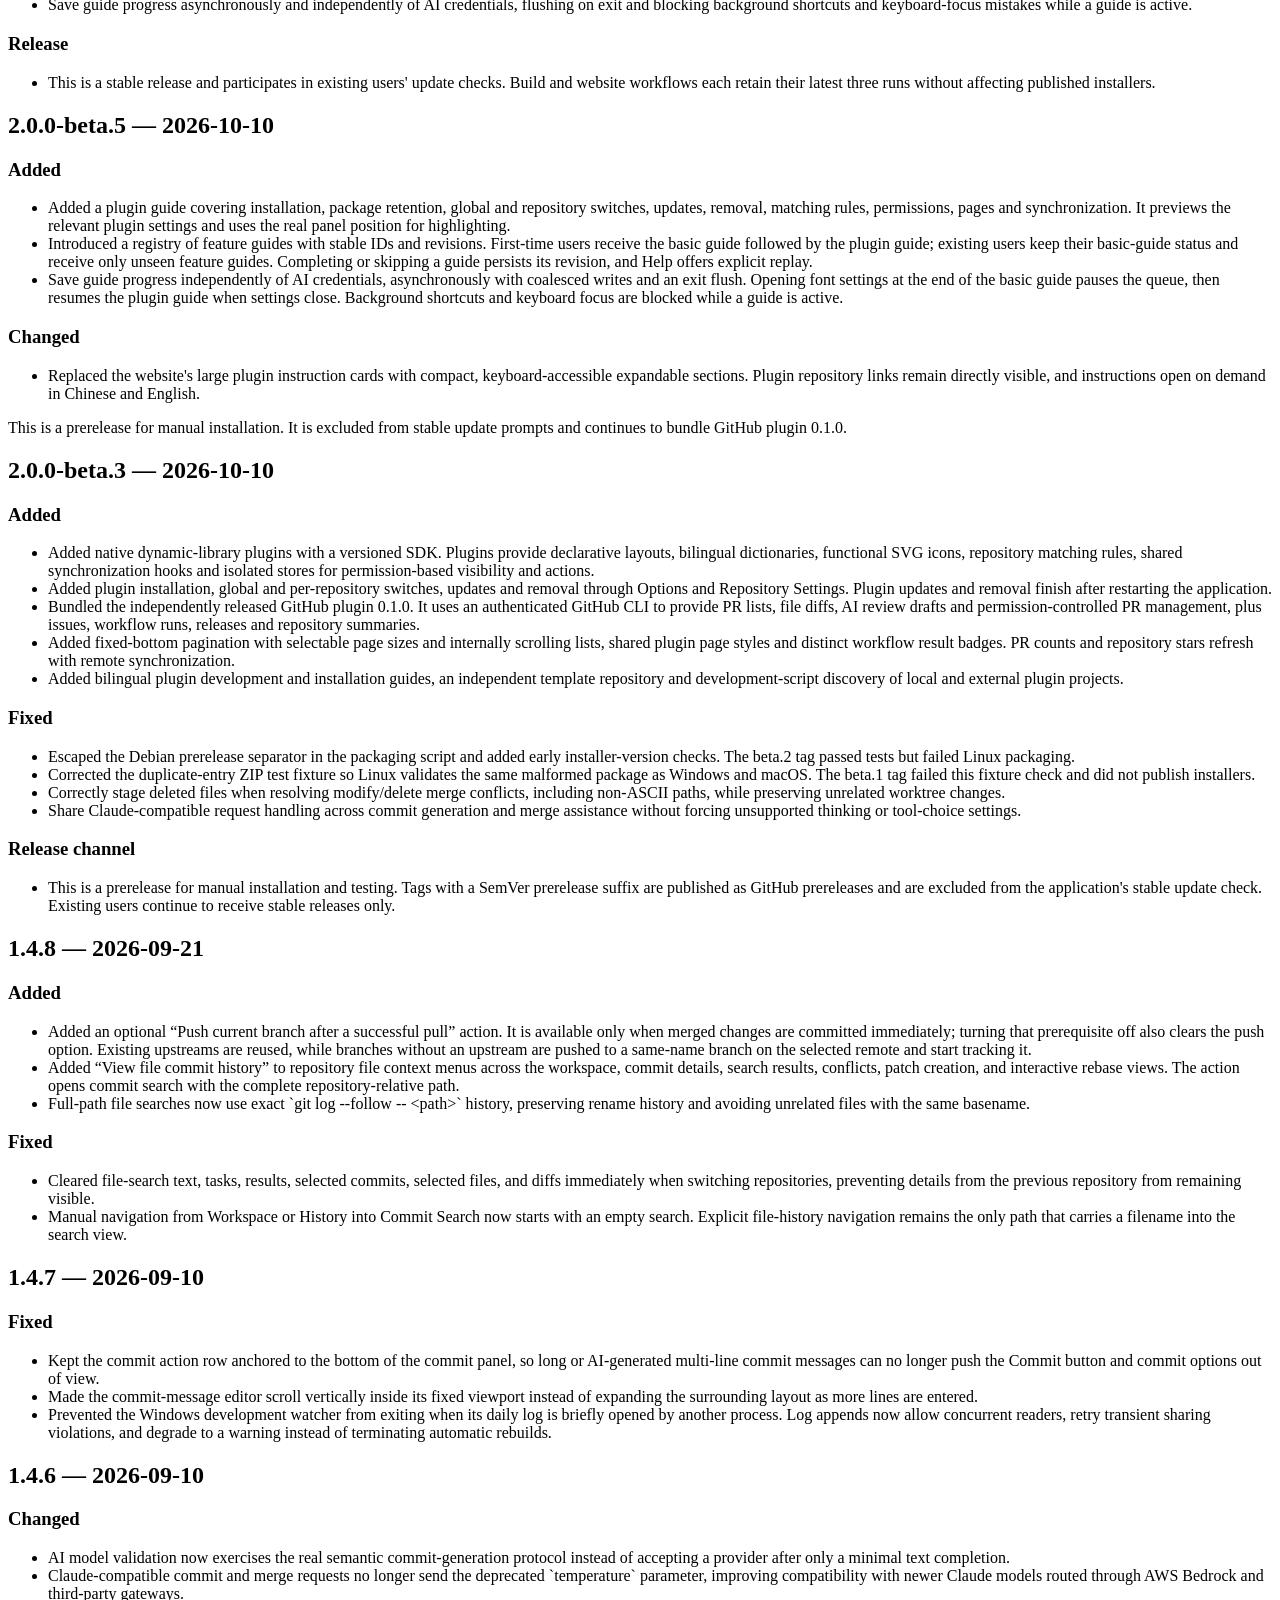
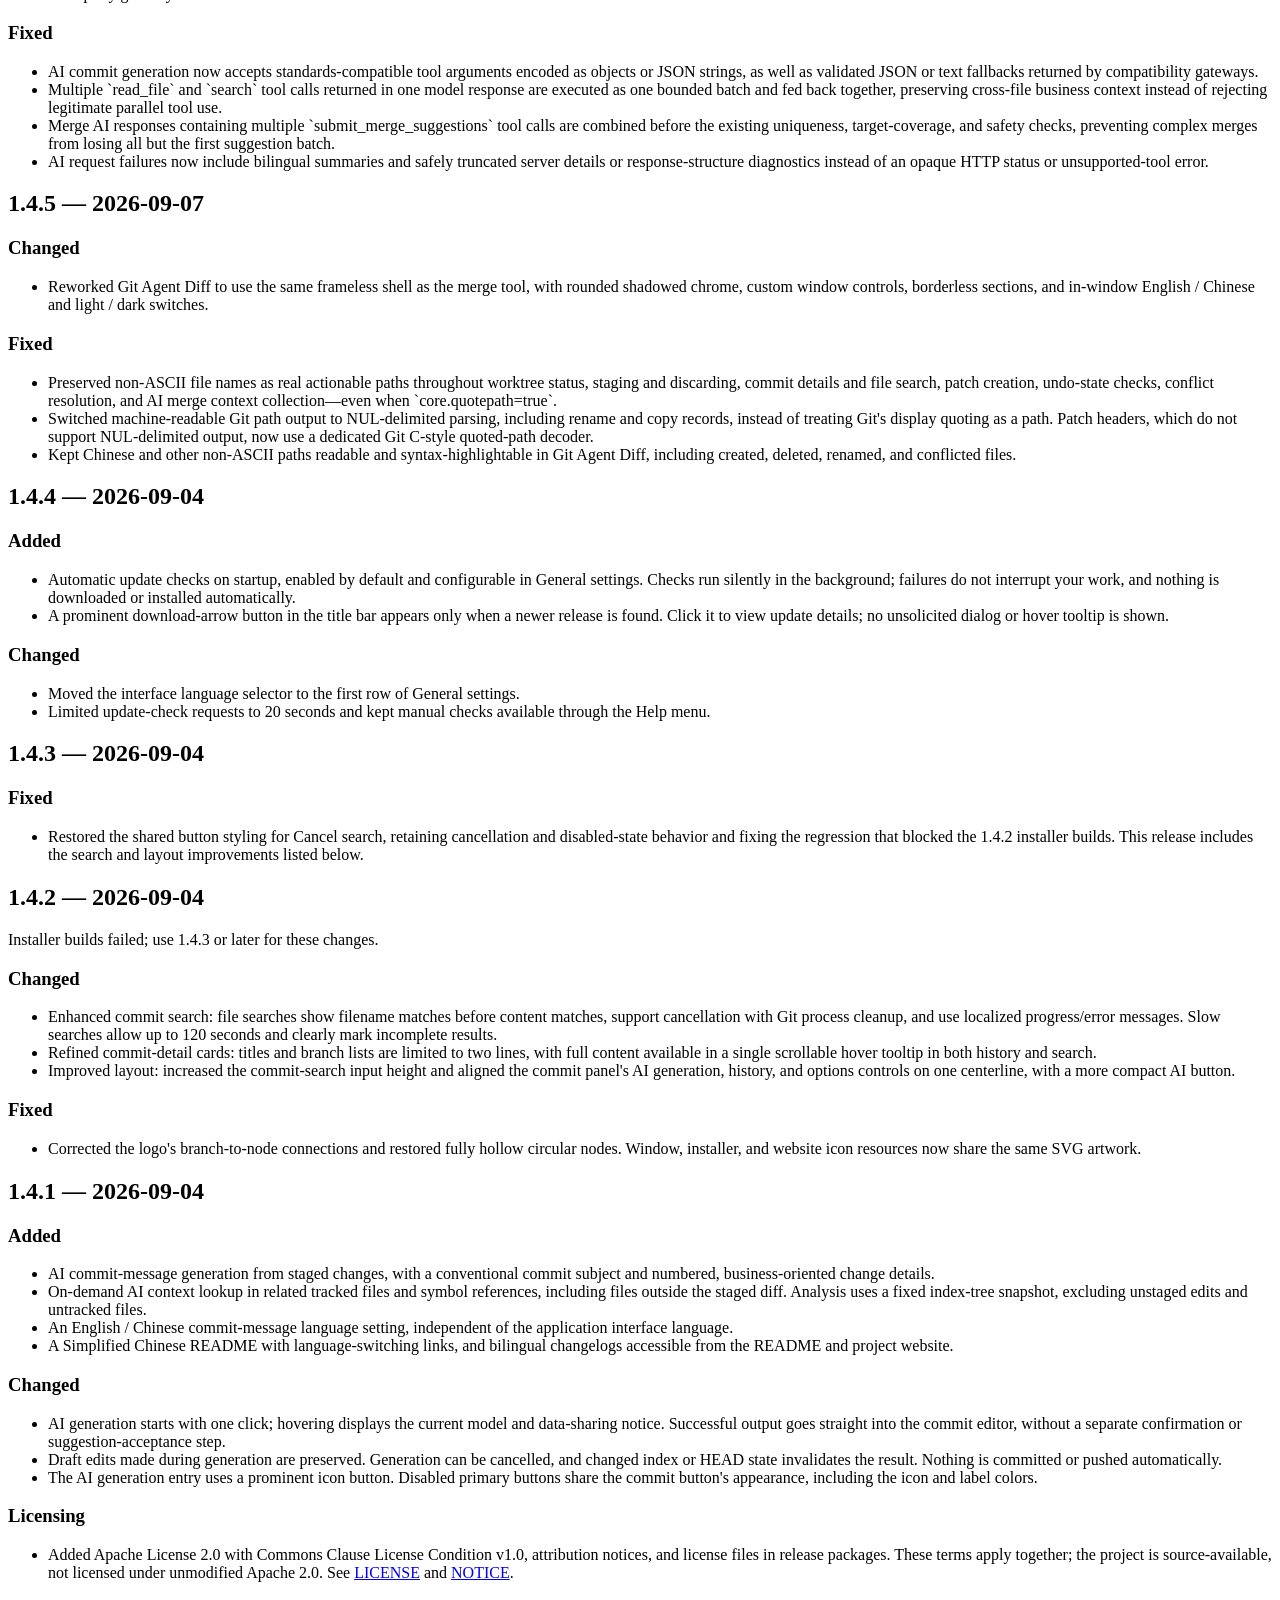
==== commit 47452020: "fix: promote required foreground reloads ahead of blocked refreshes for 2.2.1-beta.3" ====
--- a/website/public/changelog.html
+++ b/website/public/changelog.html
@@ -26,7 +26,22 @@
 <h1>更新日志</h1>
 <p><a href="?lang=en">English</a> · <a href="?lang=zh">简体中文</a></p>
 <p>从 1.4.1 版本开始，在此记录面向用户的改动。 更早版本请查看 <a href="https://github.com/adoin/git-Agent/releases">GitHub Releases</a>。</p>
+<h2>2.2.1-beta.3 — 2026-10-27</h2>
+<h3>修复</h3>
+<ul>
+<li>需要显式刷新时提升已排队的后台读取优先级，避免切分支后的前台刷新与被自身忙碌状态阻塞的后台请求互相等待。</li>
+</ul>
+<ul>
+<li>切分支后即使已切到其他仓库标签，也会在匹配的新快照返回后结束“正在切换分支”状态。刷新最终失败或任务中断时释放原仓库状态，重试及排队刷新期间继续保留保护。</li>
+<li>后台操作完成后只刷新原仓库，不再抢回当前标签或覆盖其他仓库的草稿、视图和加载状态；有更新的显式刷新或写入操作时忽略排队的旧自动刷新结果。</li>
+<li>拉取后自动推送、凭据重试及推送恢复确认绑定原仓库；自动快速推送前核对原本的本地分支，防止目标漂移。</li>
+<li>切换仓库时取消延迟工具栏单击及尚未提交的仓库操作表单，避免旧输入作用到另一个仓库。</li>
+<li>刷新分支相关读取缓存时保留正在执行的写入任务；工作线程异常后自动释放仓库独占权限，并跳过已放弃的独占等待者。</li>
+<li>后台 Git 错误、保存和撤销反馈保留正确的仓库上下文。</li>
+</ul>
+<p>此版本用于发布验证，不进入正式版更新提示。</p>
 <h2>2.2.1-beta.2 — 2026-10-27</h2>
+<p>补充后台读取提升为前台刷新的修复及回归验证，已在安装包发布前停止，请使用 beta.3 或更高版本。</p>
 <ul>
 <li>更新切分支回归断言，覆盖操作结束后的权威刷新规则。beta.1 因旧的源码条件断言失败，在安装包发布前停止。</li>
 </ul>
@@ -325,7 +340,22 @@
 <h1>Changelog</h1>
 <p><a href="?lang=en">English</a> · <a href="?lang=zh">简体中文</a></p>
 <p>User-facing changes are recorded here starting with version 1.4.1. Earlier versions are documented in <a href="https://github.com/adoin/git-Agent/releases">GitHub Releases</a>.</p>
+<h2>2.2.1-beta.3 — 2026-10-27</h2>
+<h3>Fixed</h3>
+<ul>
+<li>Promote queued background reads when an explicit reload is required, preventing a foreground checkout refresh from waiting on its own blocked background request.</li>
+</ul>
+<ul>
+<li>Finish branch-switch busy state after the matching fresh reload even when another repository tab is selected. Release the original repository on terminal reload errors or disconnection, while preserving the gate during retries and queued reloads.</li>
+<li>Refresh a completed operation&#x27;s original repository without switching the active tab or replacing another repository&#x27;s draft, view or loading state. Discard buffered automatic snapshots while a newer explicit reload or mutation is pending.</li>
+<li>Bind post-pull pushes, credential retries and push-recovery confirmations to their original repository. Verify the expected local branch before an automatic quick push.</li>
+<li>Cancel delayed toolbar clicks and unsubmitted repository forms after navigation so they cannot act on a different repository.</li>
+<li>Keep ongoing mutation tasks tracked during branch-sensitive read-cache invalidation. Release exclusive repository access automatically after worker failures and skip abandoned exclusive waiters.</li>
+<li>Keep background Git errors and save/undo feedback associated with the correct repository.</li>
+</ul>
+<p>This is a prerelease for release validation and is excluded from stable update prompts.</p>
 <h2>2.2.1-beta.2 — 2026-10-27</h2>
+<p>Superseded before installer publication while adding regression coverage and a fix for background-to-foreground refresh promotion. Use beta.3 or later.</p>
 <ul>
 <li>Update the checkout regression assertion for authoritative post-operation reloads. Beta.1 was stopped before installer publication after this outdated source-condition assertion failed.</li>
 </ul>
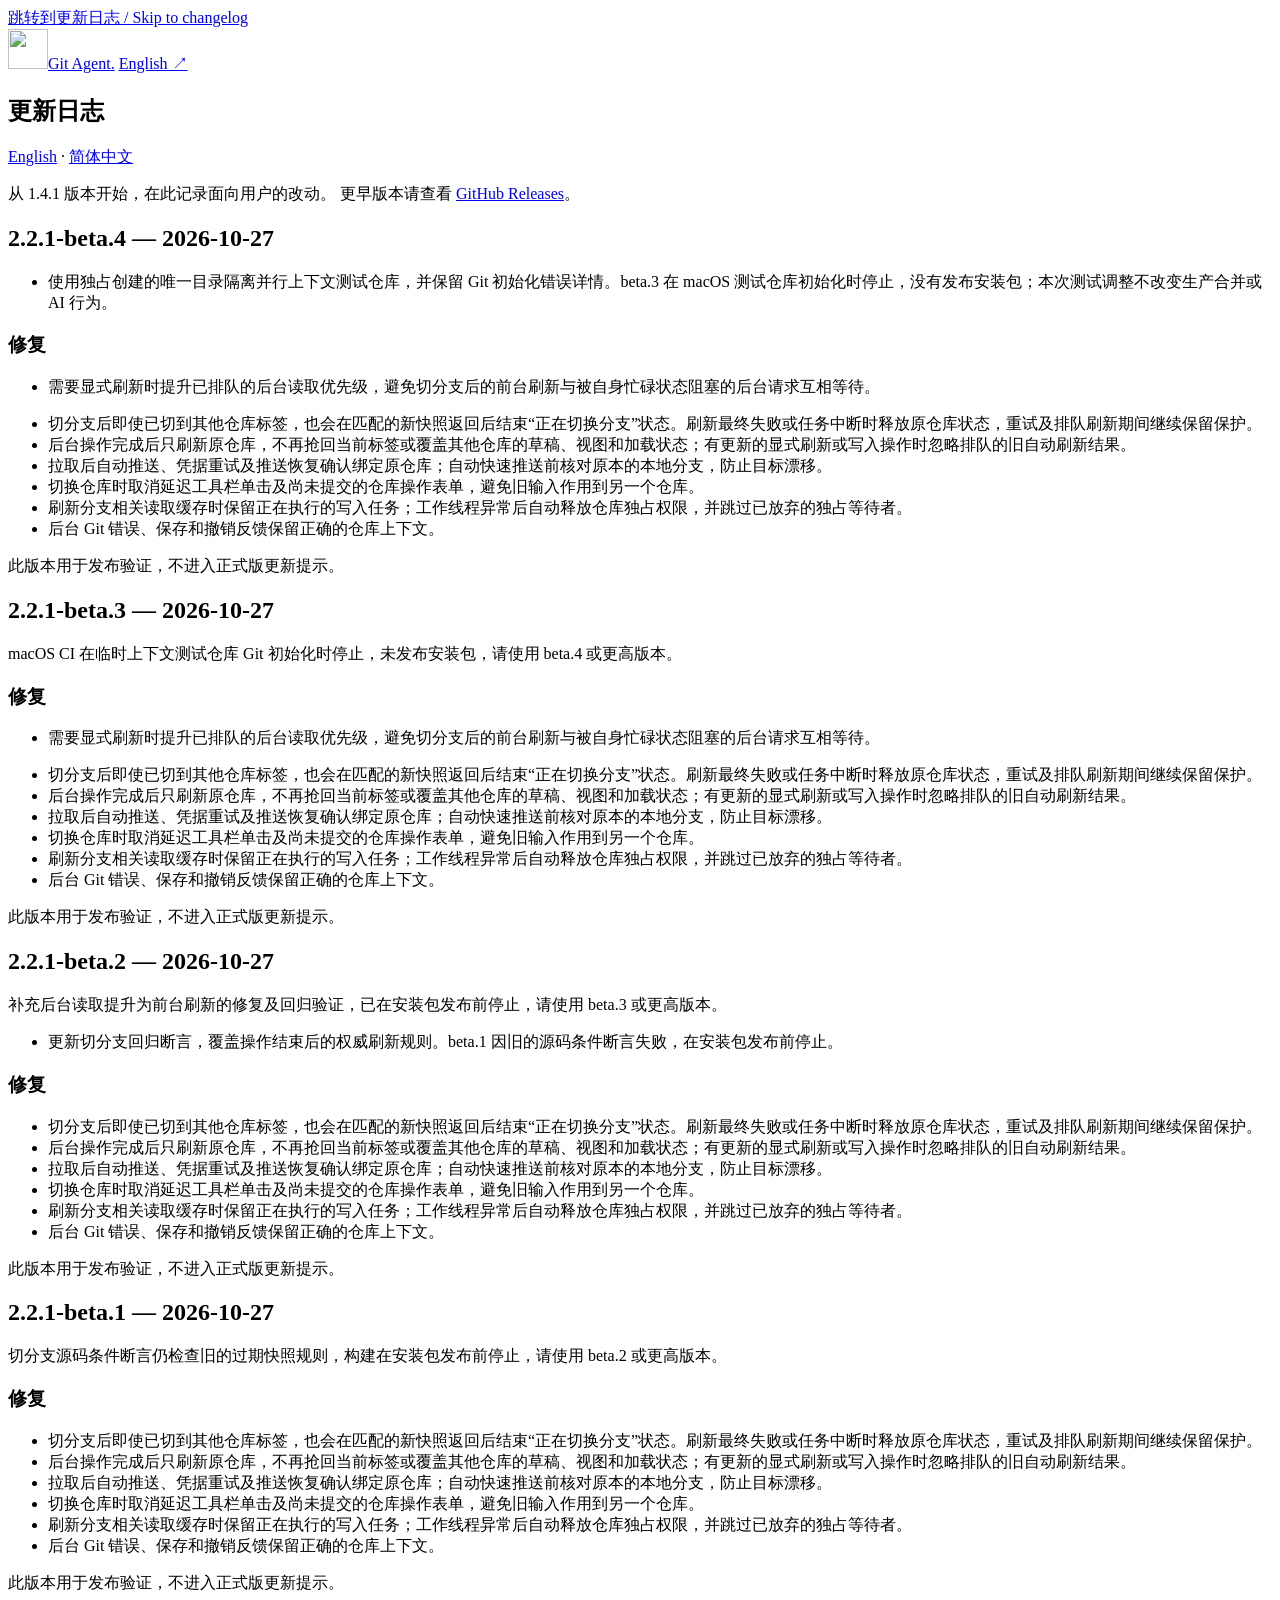
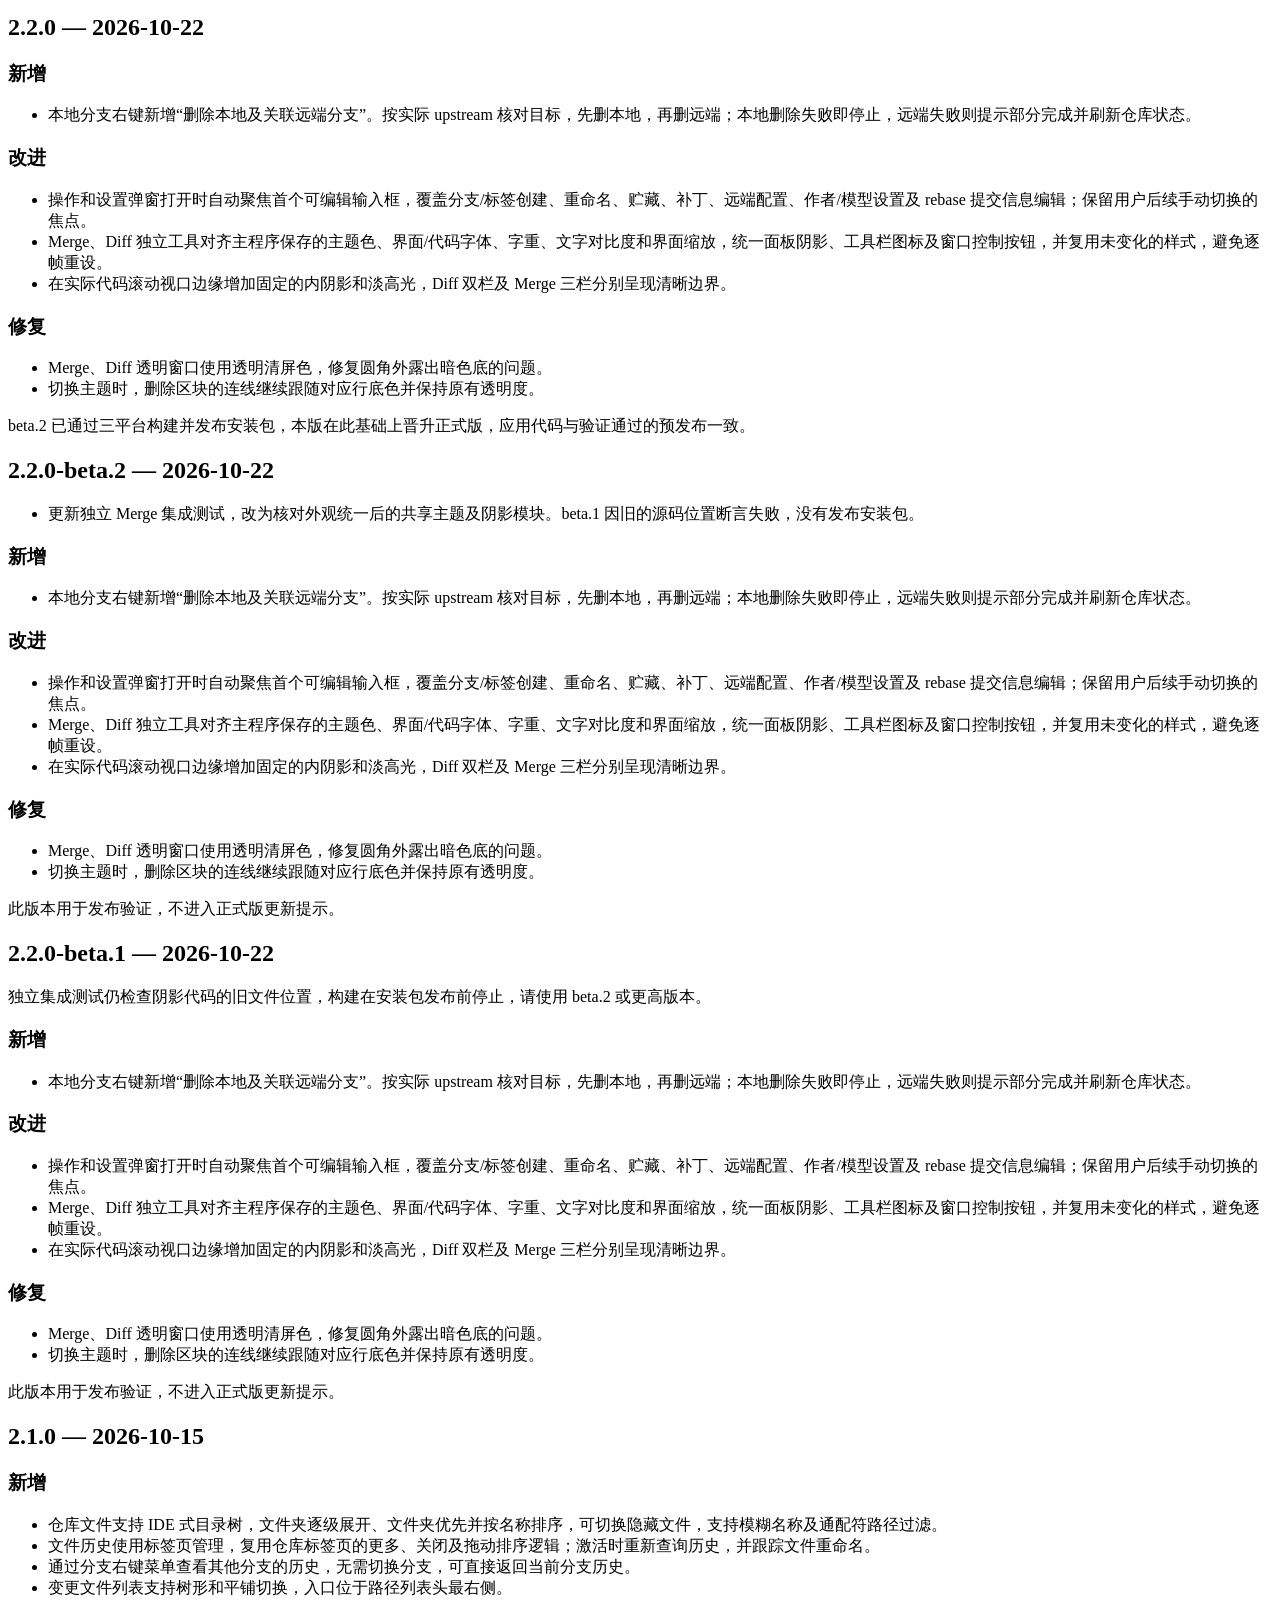
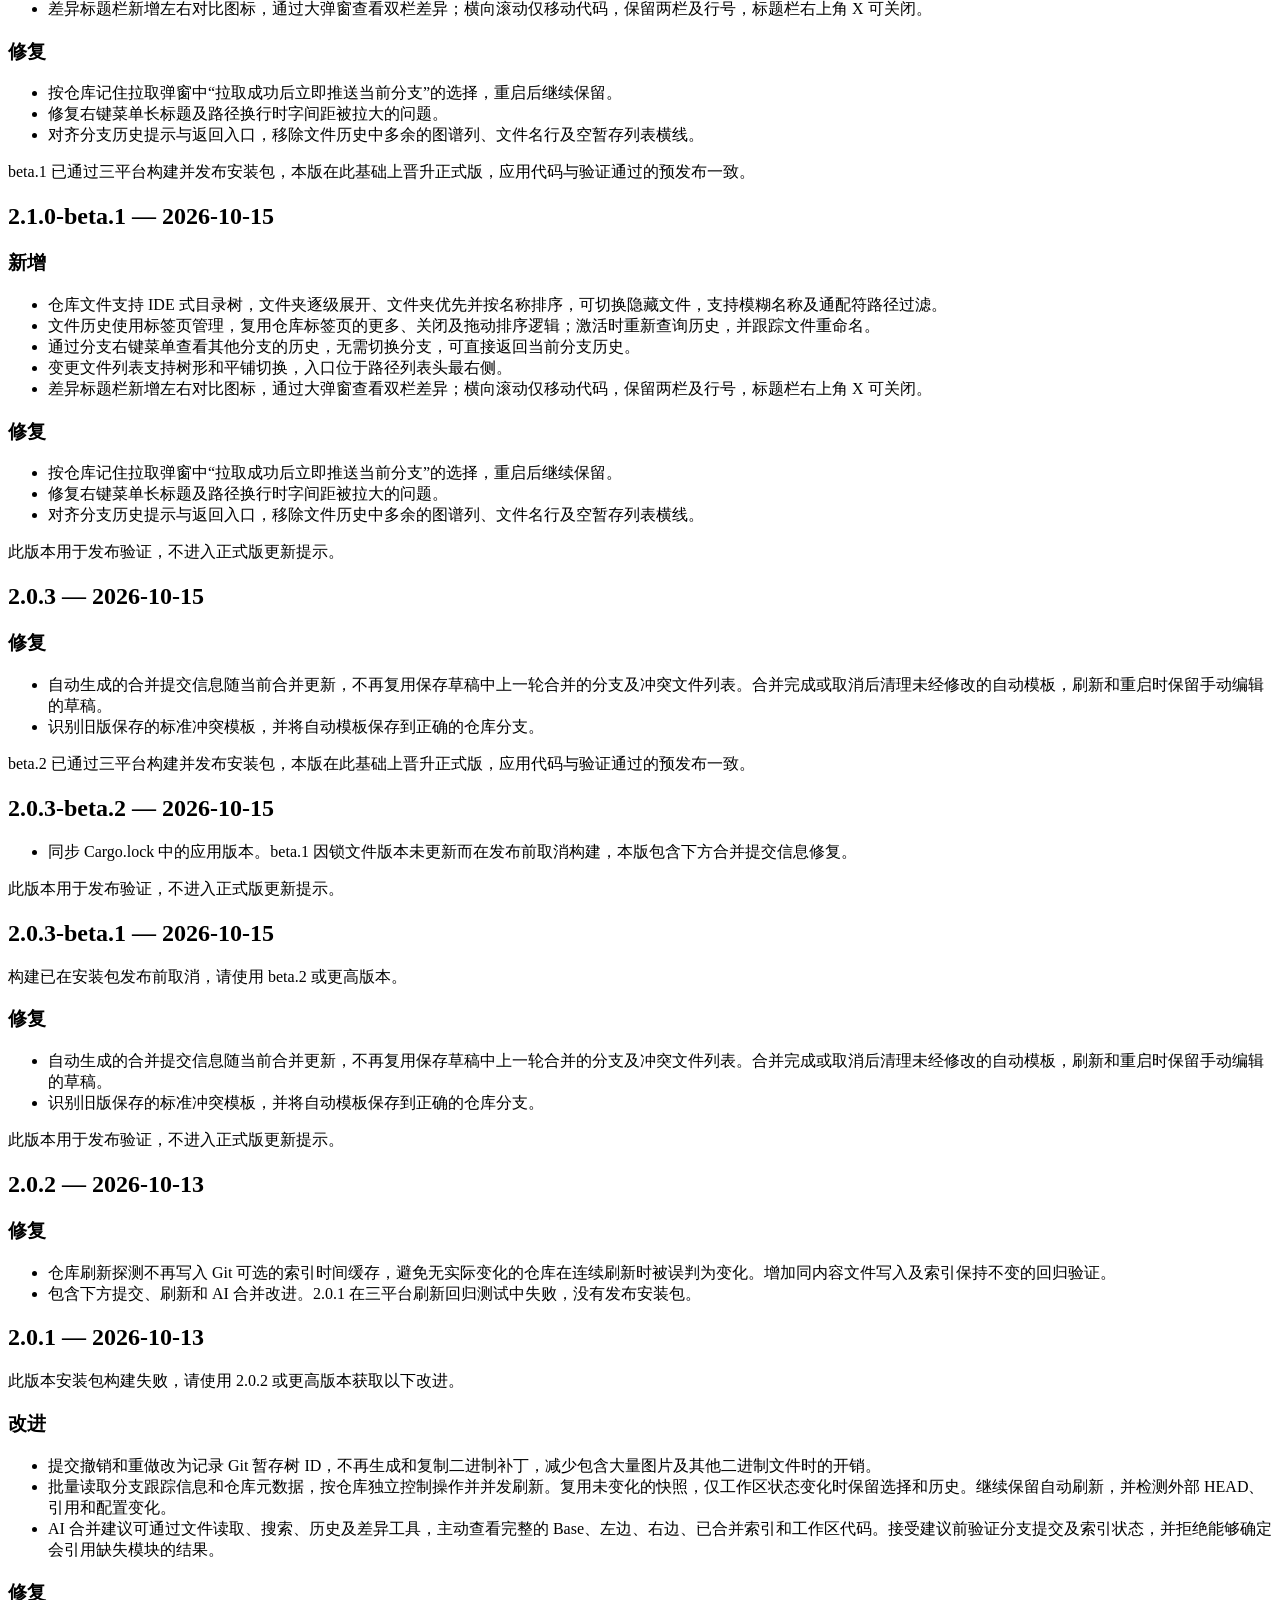
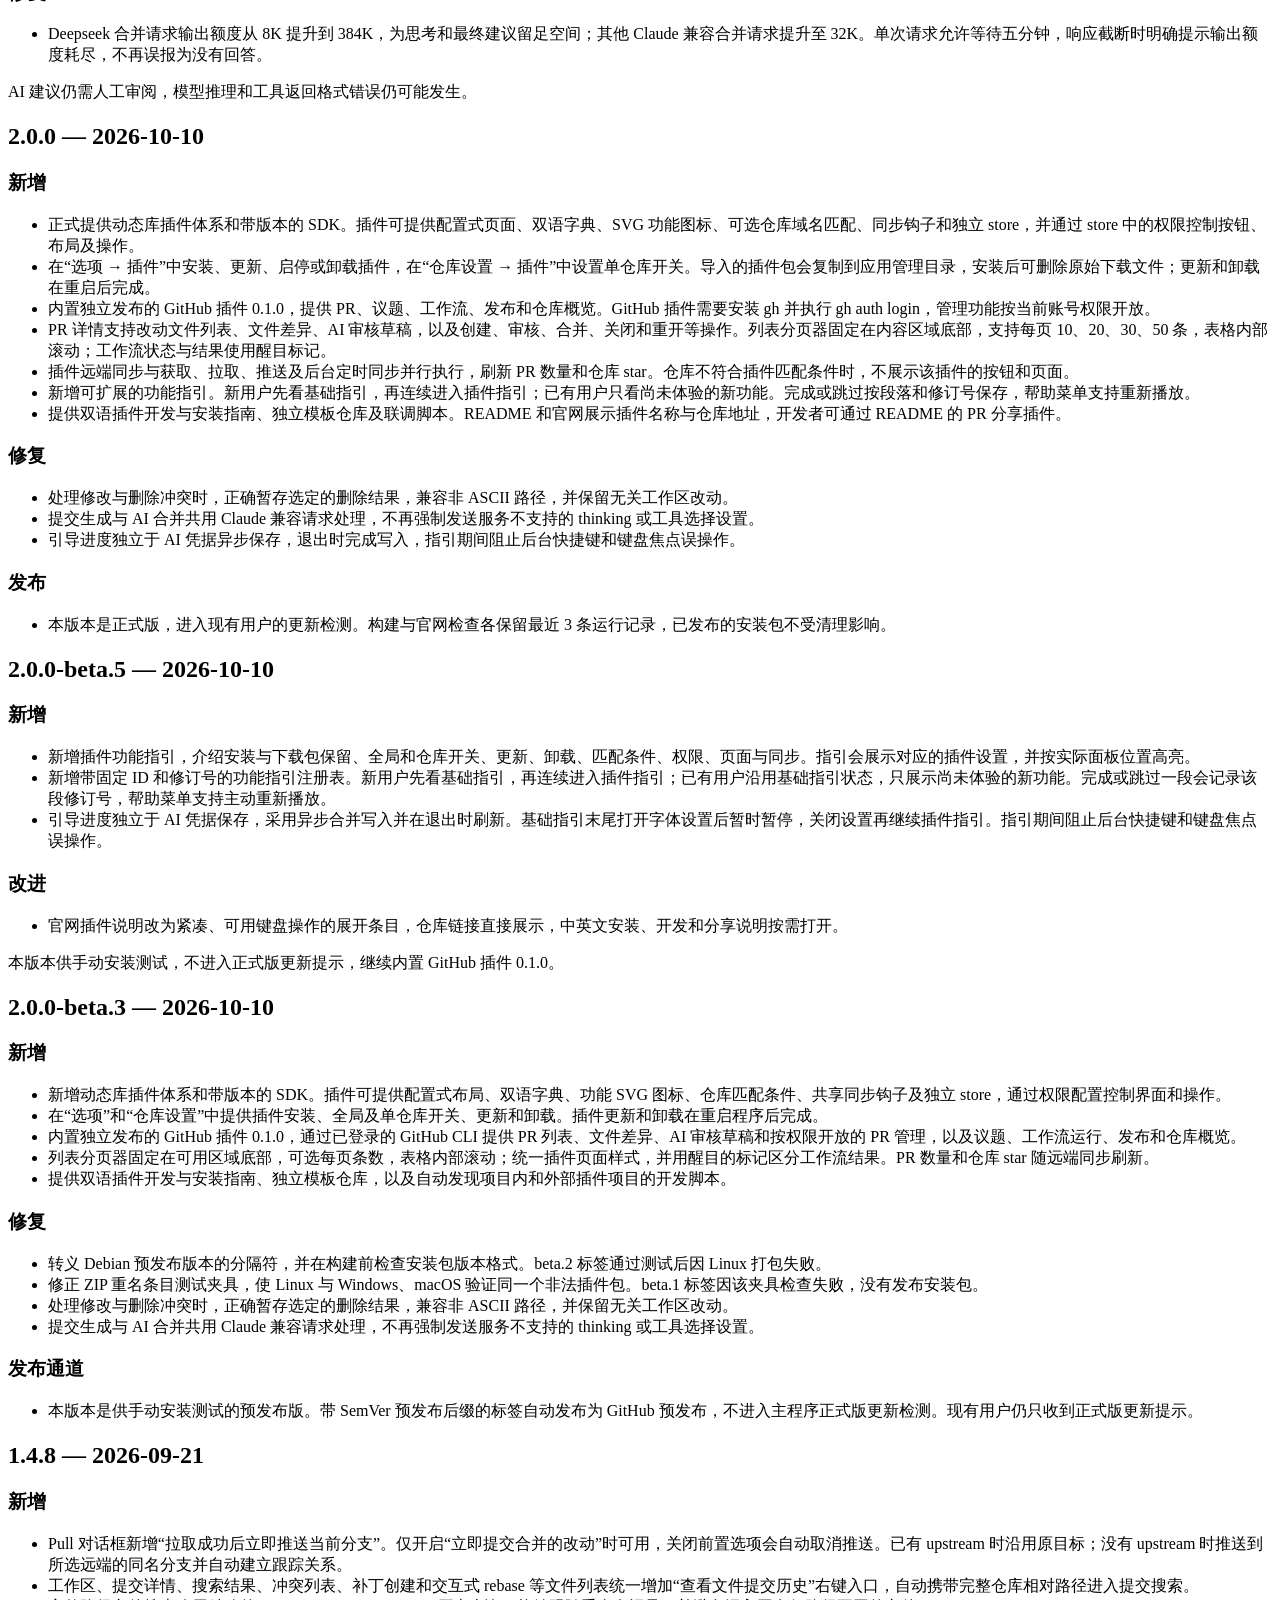
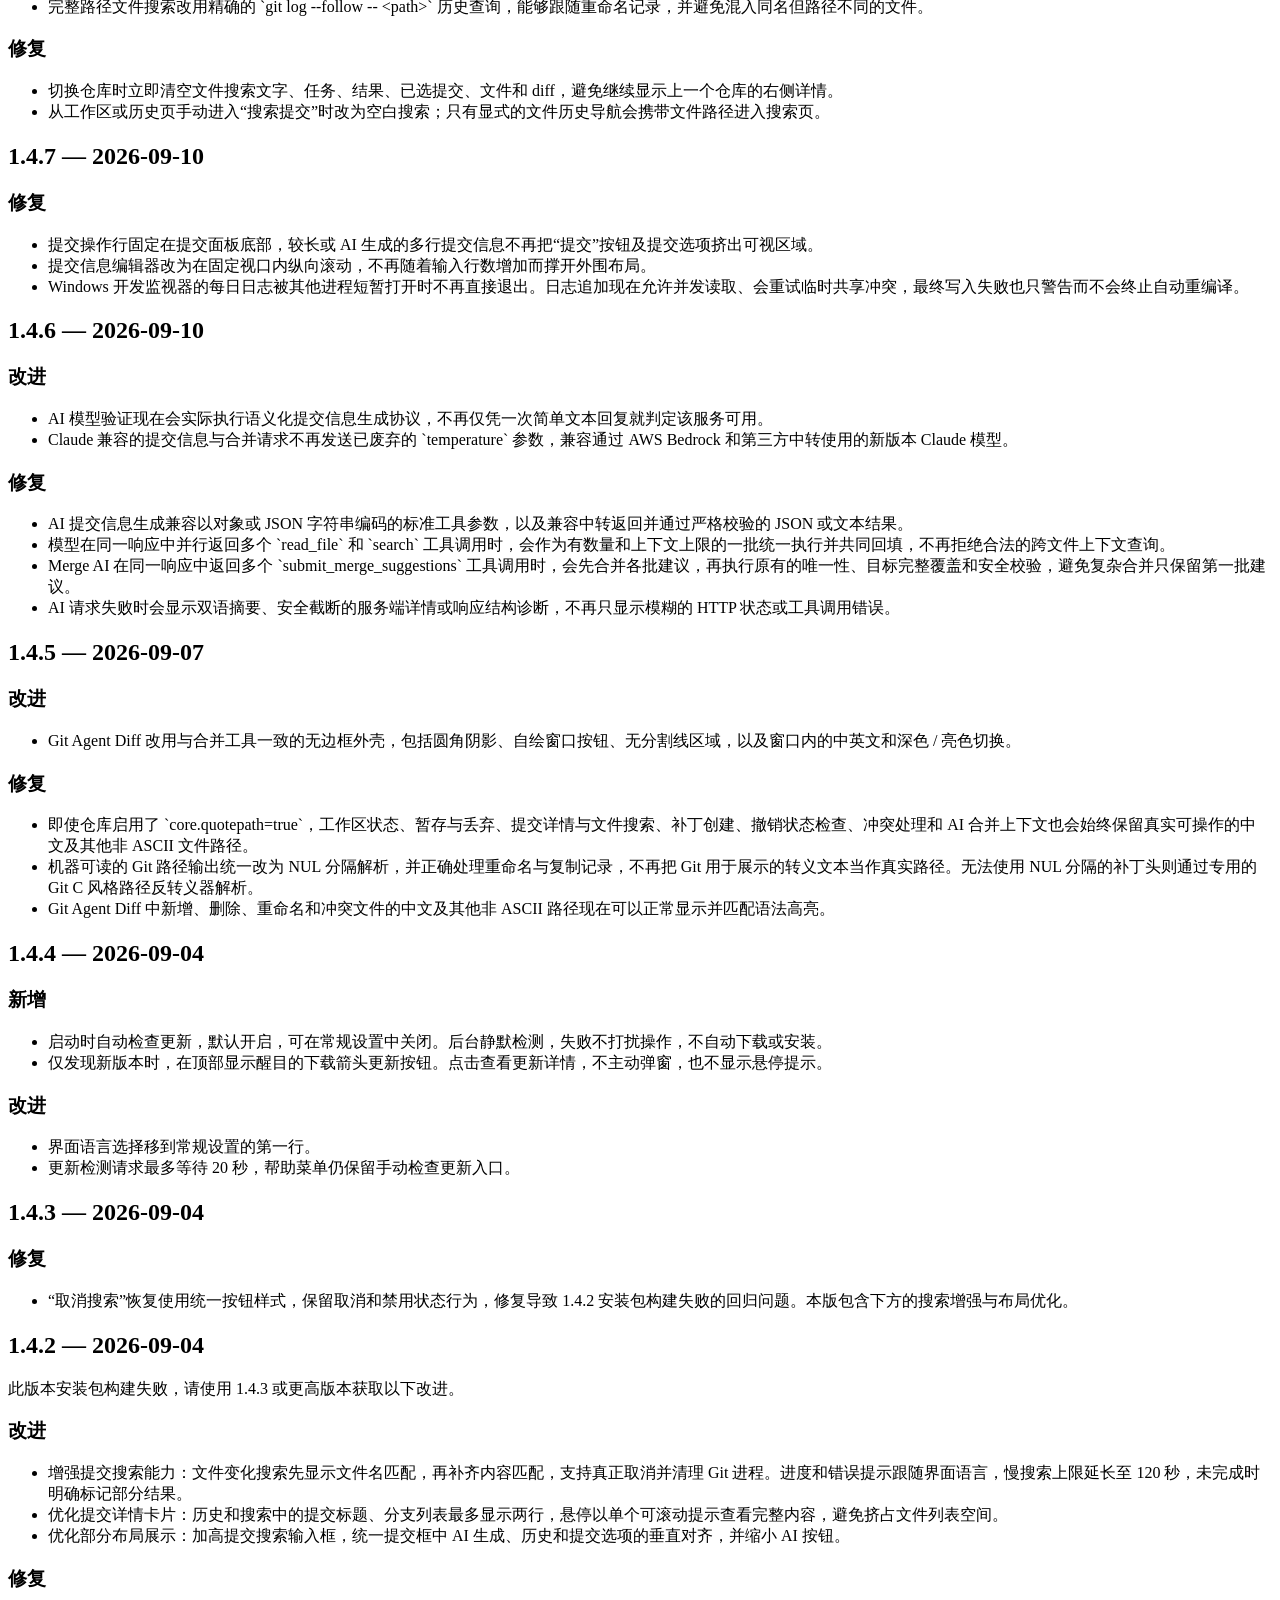
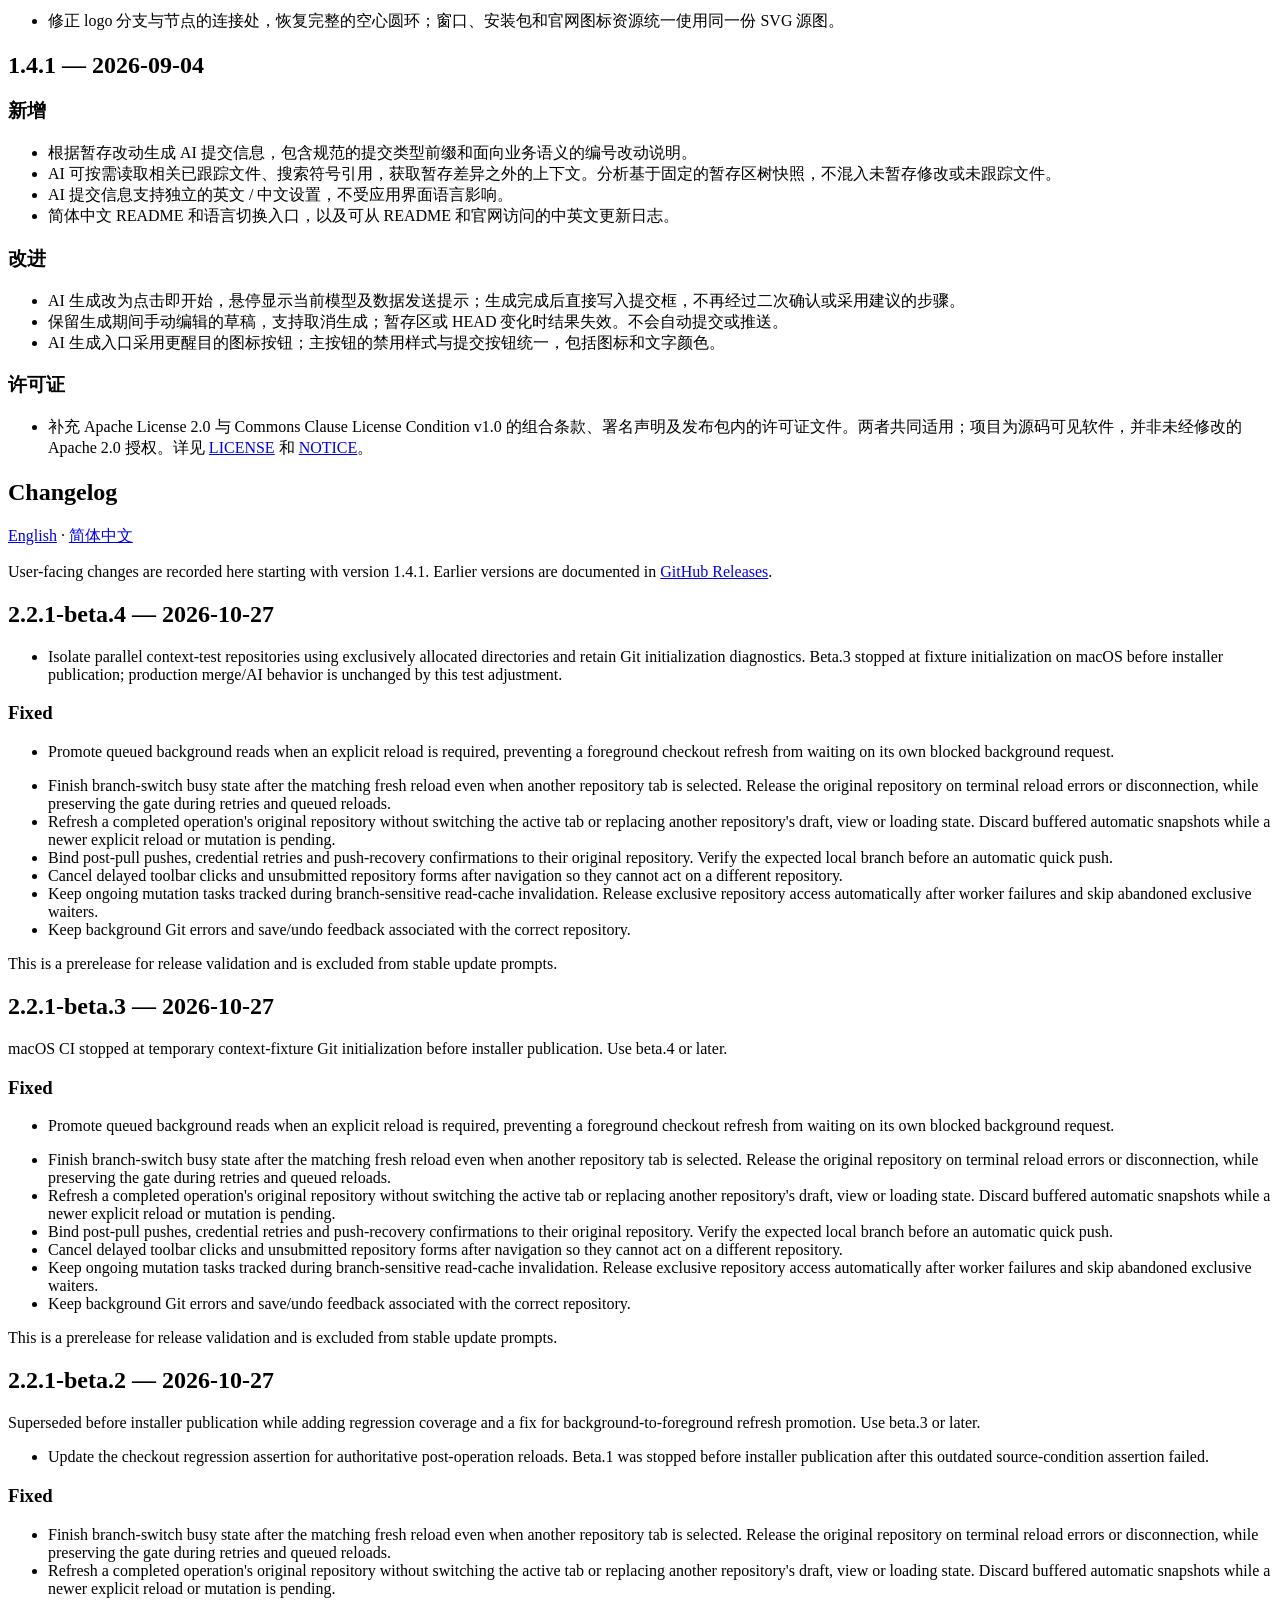
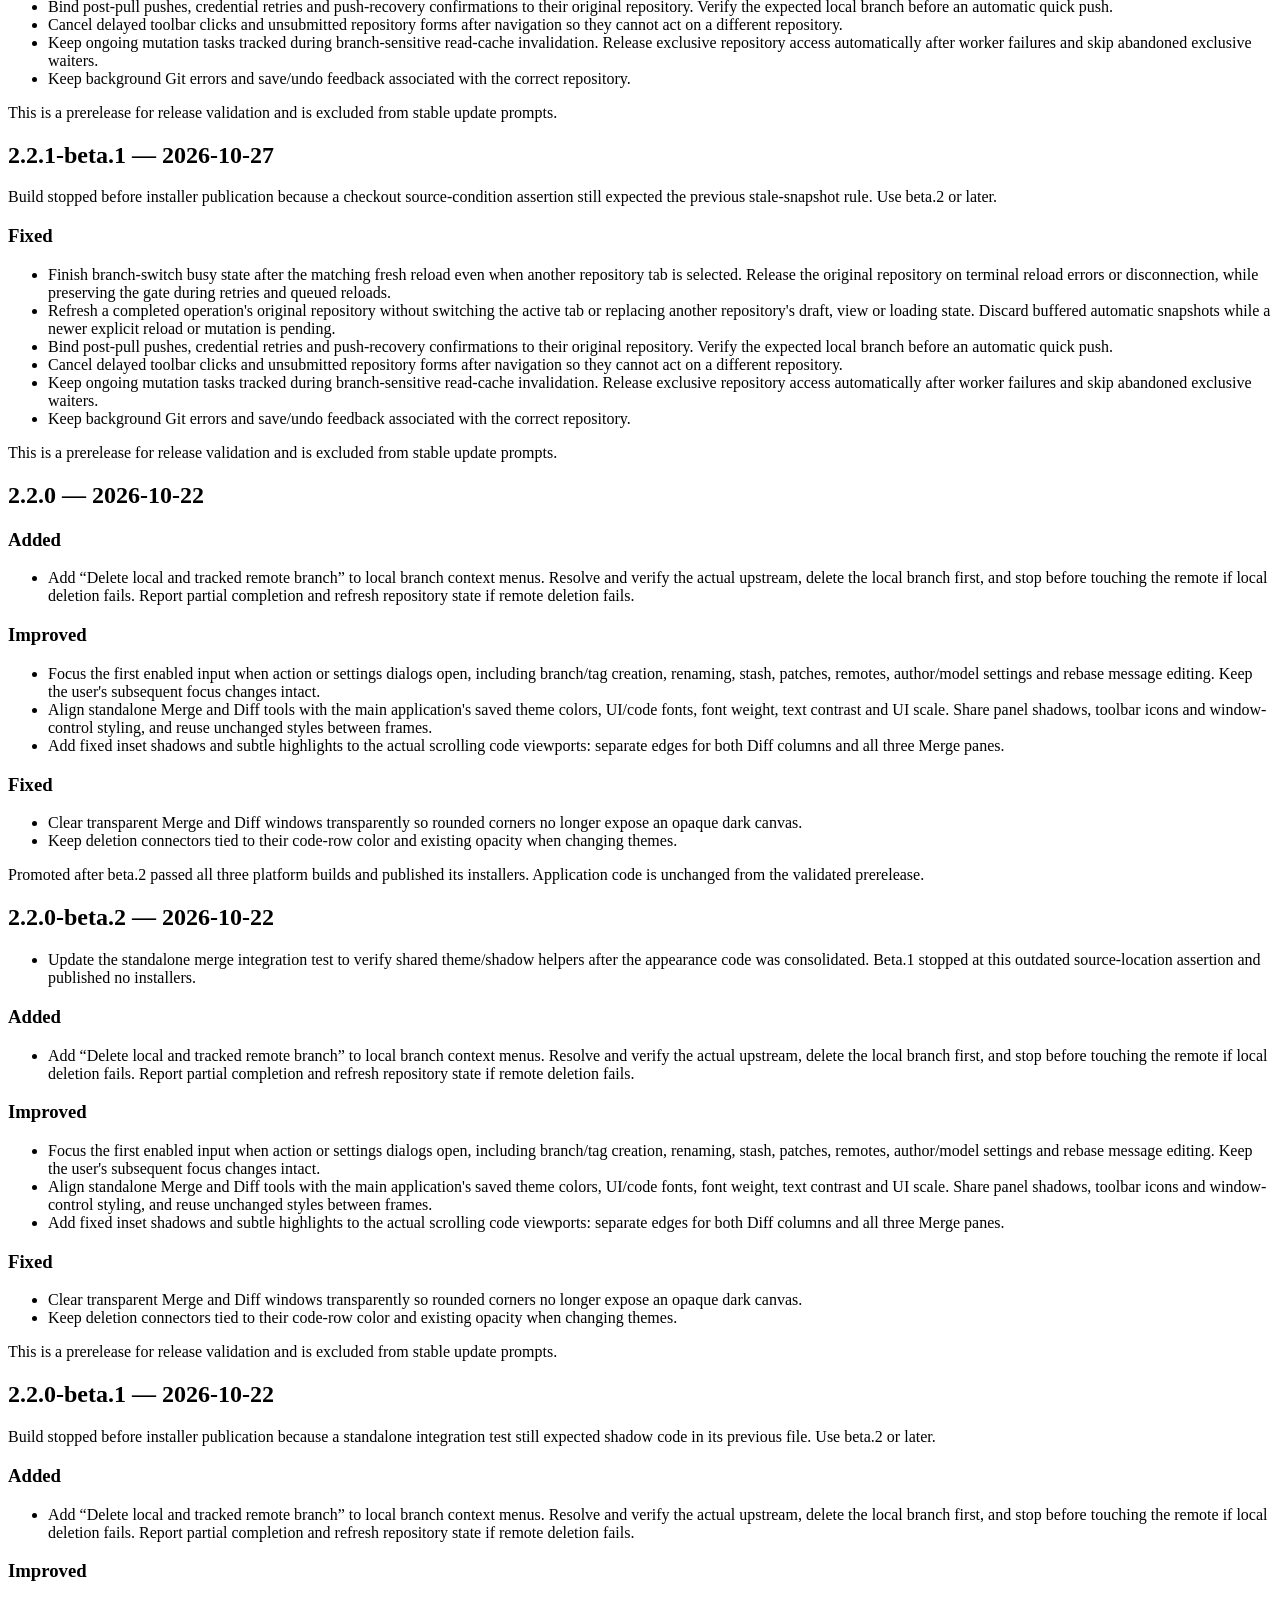
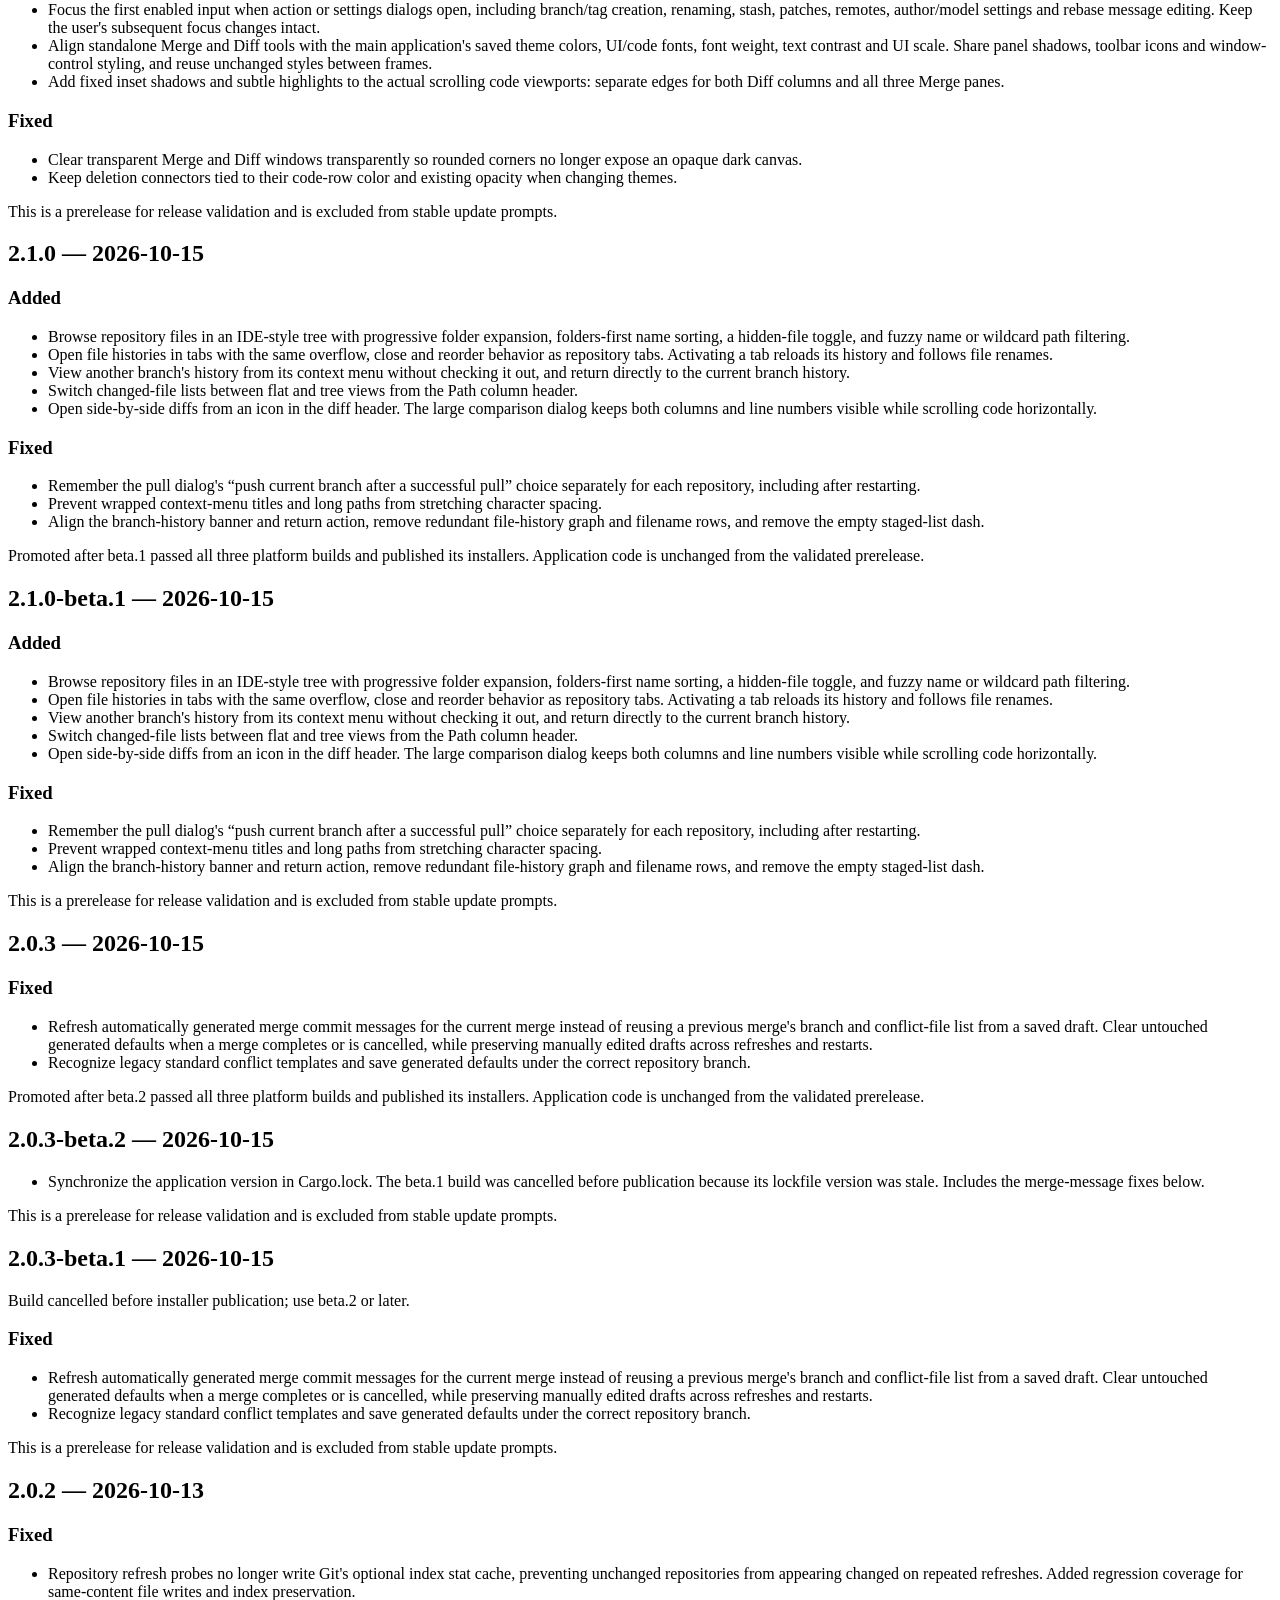
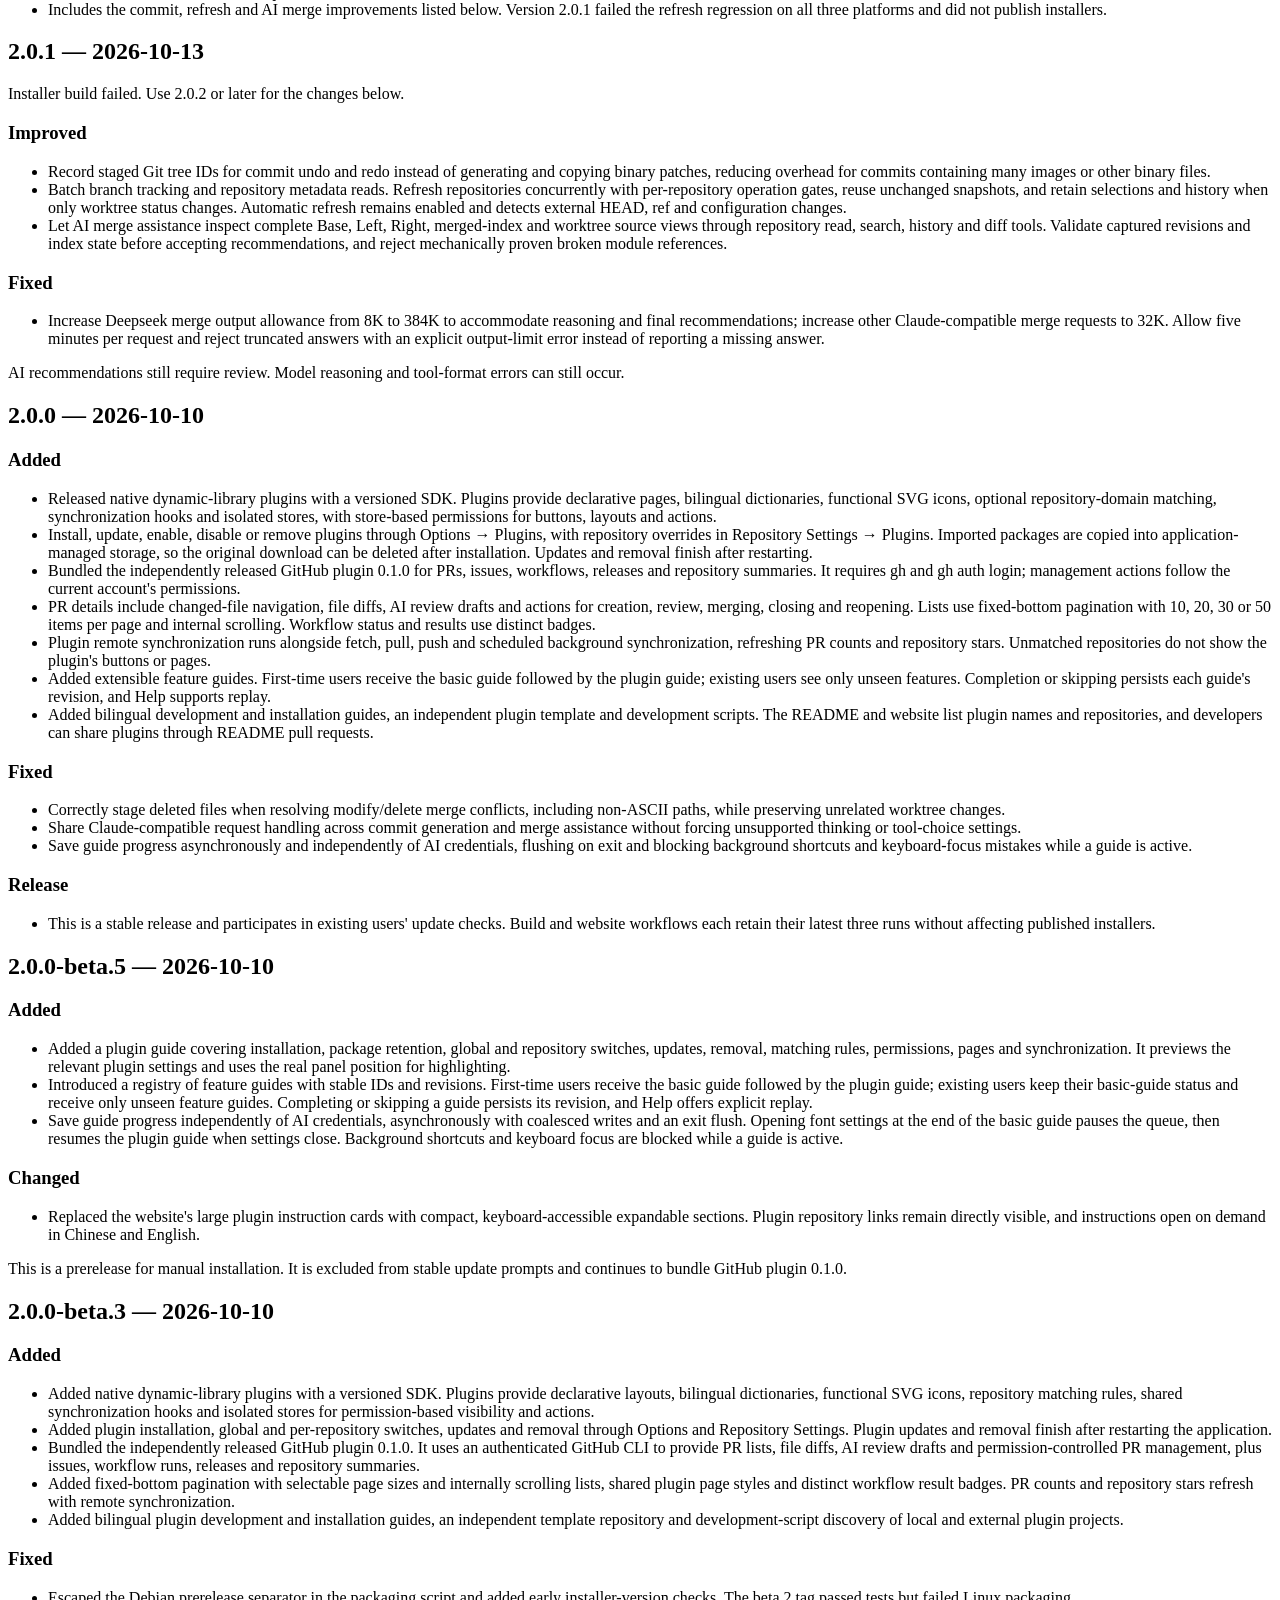
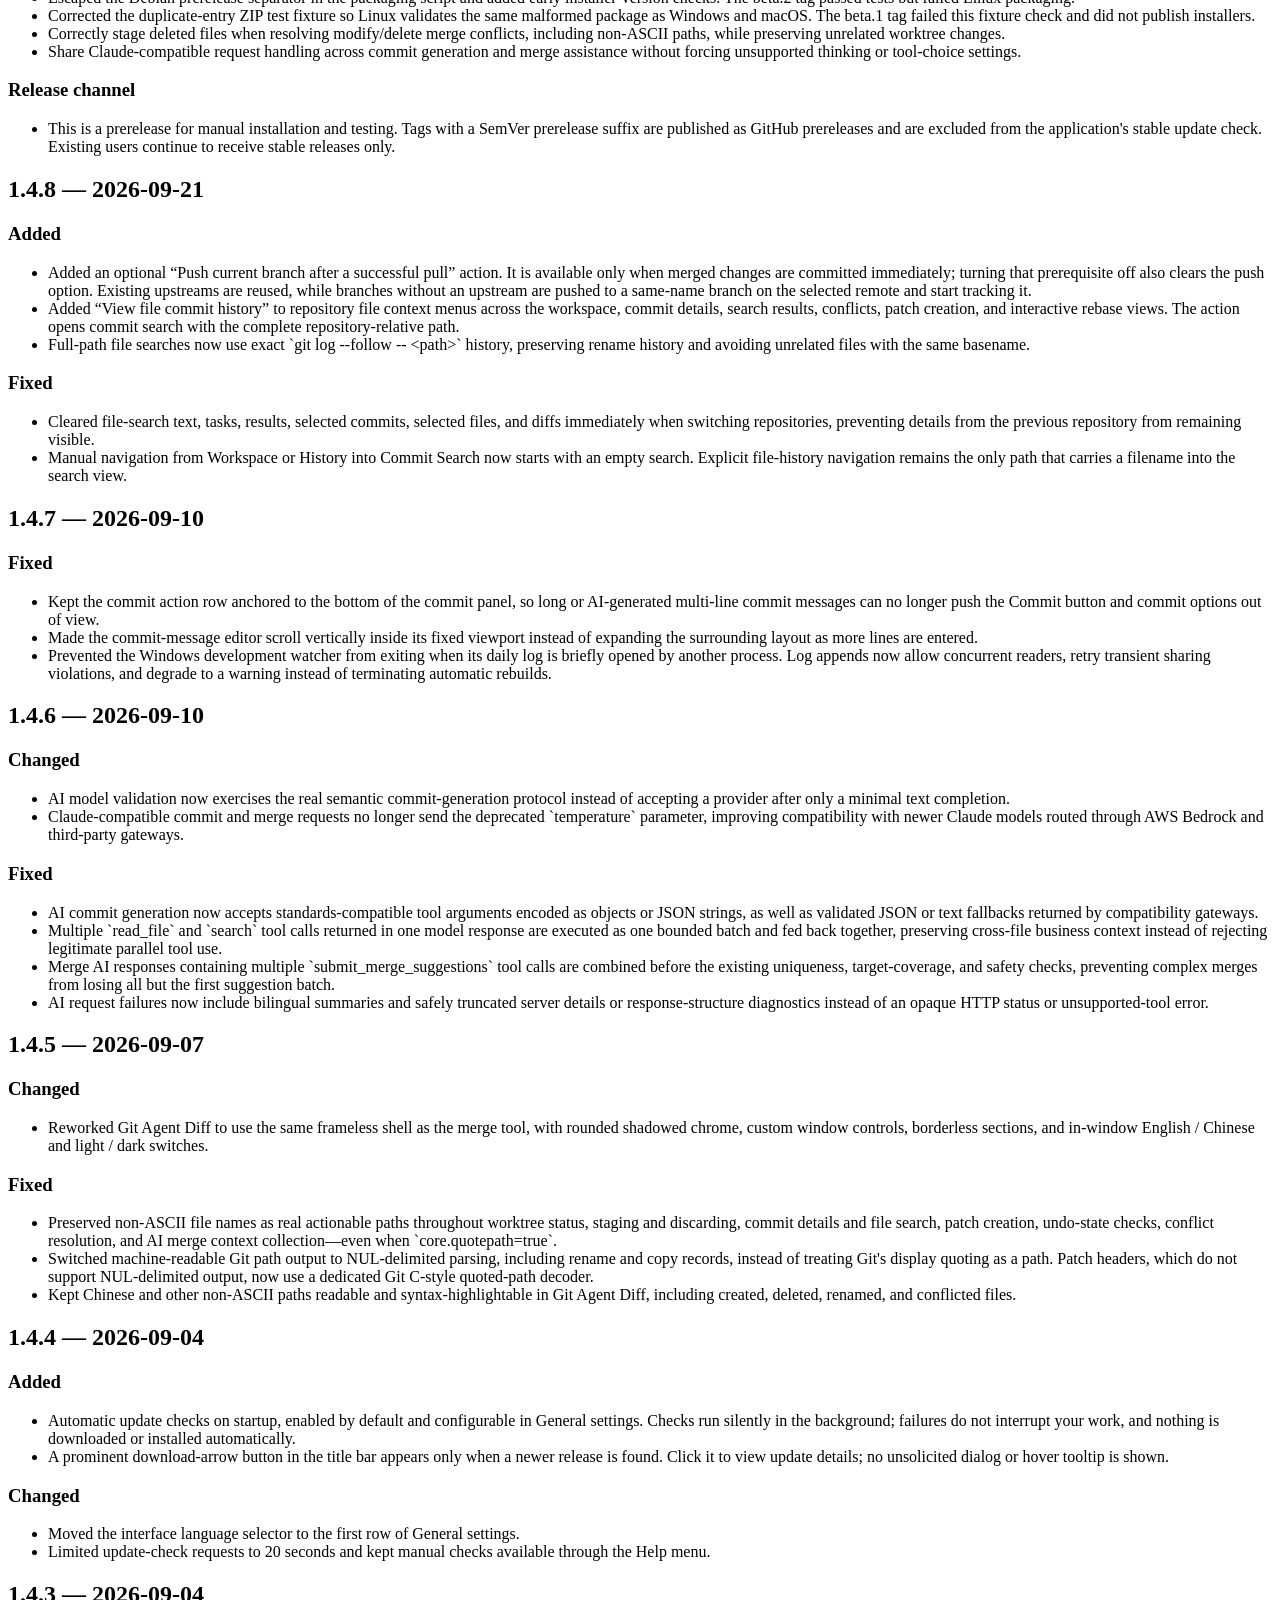
==== commit 29f7380a: "test: isolate parallel context fixtures and retain Git init diagnostics for 2.2.1-beta.4" ====
--- a/website/public/changelog.html
+++ b/website/public/changelog.html
@@ -26,7 +26,25 @@
 <h1>更新日志</h1>
 <p><a href="?lang=en">English</a> · <a href="?lang=zh">简体中文</a></p>
 <p>从 1.4.1 版本开始，在此记录面向用户的改动。 更早版本请查看 <a href="https://github.com/adoin/git-Agent/releases">GitHub Releases</a>。</p>
+<h2>2.2.1-beta.4 — 2026-10-27</h2>
+<ul>
+<li>使用独占创建的唯一目录隔离并行上下文测试仓库，并保留 Git 初始化错误详情。beta.3 在 macOS 测试仓库初始化时停止，没有发布安装包；本次测试调整不改变生产合并或 AI 行为。</li>
+</ul>
+<h3>修复</h3>
+<ul>
+<li>需要显式刷新时提升已排队的后台读取优先级，避免切分支后的前台刷新与被自身忙碌状态阻塞的后台请求互相等待。</li>
+</ul>
+<ul>
+<li>切分支后即使已切到其他仓库标签，也会在匹配的新快照返回后结束“正在切换分支”状态。刷新最终失败或任务中断时释放原仓库状态，重试及排队刷新期间继续保留保护。</li>
+<li>后台操作完成后只刷新原仓库，不再抢回当前标签或覆盖其他仓库的草稿、视图和加载状态；有更新的显式刷新或写入操作时忽略排队的旧自动刷新结果。</li>
+<li>拉取后自动推送、凭据重试及推送恢复确认绑定原仓库；自动快速推送前核对原本的本地分支，防止目标漂移。</li>
+<li>切换仓库时取消延迟工具栏单击及尚未提交的仓库操作表单，避免旧输入作用到另一个仓库。</li>
+<li>刷新分支相关读取缓存时保留正在执行的写入任务；工作线程异常后自动释放仓库独占权限，并跳过已放弃的独占等待者。</li>
+<li>后台 Git 错误、保存和撤销反馈保留正确的仓库上下文。</li>
+</ul>
+<p>此版本用于发布验证，不进入正式版更新提示。</p>
 <h2>2.2.1-beta.3 — 2026-10-27</h2>
+<p>macOS CI 在临时上下文测试仓库 Git 初始化时停止，未发布安装包，请使用 beta.4 或更高版本。</p>
 <h3>修复</h3>
 <ul>
 <li>需要显式刷新时提升已排队的后台读取优先级，避免切分支后的前台刷新与被自身忙碌状态阻塞的后台请求互相等待。</li>
@@ -340,7 +358,25 @@
 <h1>Changelog</h1>
 <p><a href="?lang=en">English</a> · <a href="?lang=zh">简体中文</a></p>
 <p>User-facing changes are recorded here starting with version 1.4.1. Earlier versions are documented in <a href="https://github.com/adoin/git-Agent/releases">GitHub Releases</a>.</p>
+<h2>2.2.1-beta.4 — 2026-10-27</h2>
+<ul>
+<li>Isolate parallel context-test repositories using exclusively allocated directories and retain Git initialization diagnostics. Beta.3 stopped at fixture initialization on macOS before installer publication; production merge/AI behavior is unchanged by this test adjustment.</li>
+</ul>
+<h3>Fixed</h3>
+<ul>
+<li>Promote queued background reads when an explicit reload is required, preventing a foreground checkout refresh from waiting on its own blocked background request.</li>
+</ul>
+<ul>
+<li>Finish branch-switch busy state after the matching fresh reload even when another repository tab is selected. Release the original repository on terminal reload errors or disconnection, while preserving the gate during retries and queued reloads.</li>
+<li>Refresh a completed operation&#x27;s original repository without switching the active tab or replacing another repository&#x27;s draft, view or loading state. Discard buffered automatic snapshots while a newer explicit reload or mutation is pending.</li>
+<li>Bind post-pull pushes, credential retries and push-recovery confirmations to their original repository. Verify the expected local branch before an automatic quick push.</li>
+<li>Cancel delayed toolbar clicks and unsubmitted repository forms after navigation so they cannot act on a different repository.</li>
+<li>Keep ongoing mutation tasks tracked during branch-sensitive read-cache invalidation. Release exclusive repository access automatically after worker failures and skip abandoned exclusive waiters.</li>
+<li>Keep background Git errors and save/undo feedback associated with the correct repository.</li>
+</ul>
+<p>This is a prerelease for release validation and is excluded from stable update prompts.</p>
 <h2>2.2.1-beta.3 — 2026-10-27</h2>
+<p>macOS CI stopped at temporary context-fixture Git initialization before installer publication. Use beta.4 or later.</p>
 <h3>Fixed</h3>
 <ul>
 <li>Promote queued background reads when an explicit reload is required, preventing a foreground checkout refresh from waiting on its own blocked background request.</li>
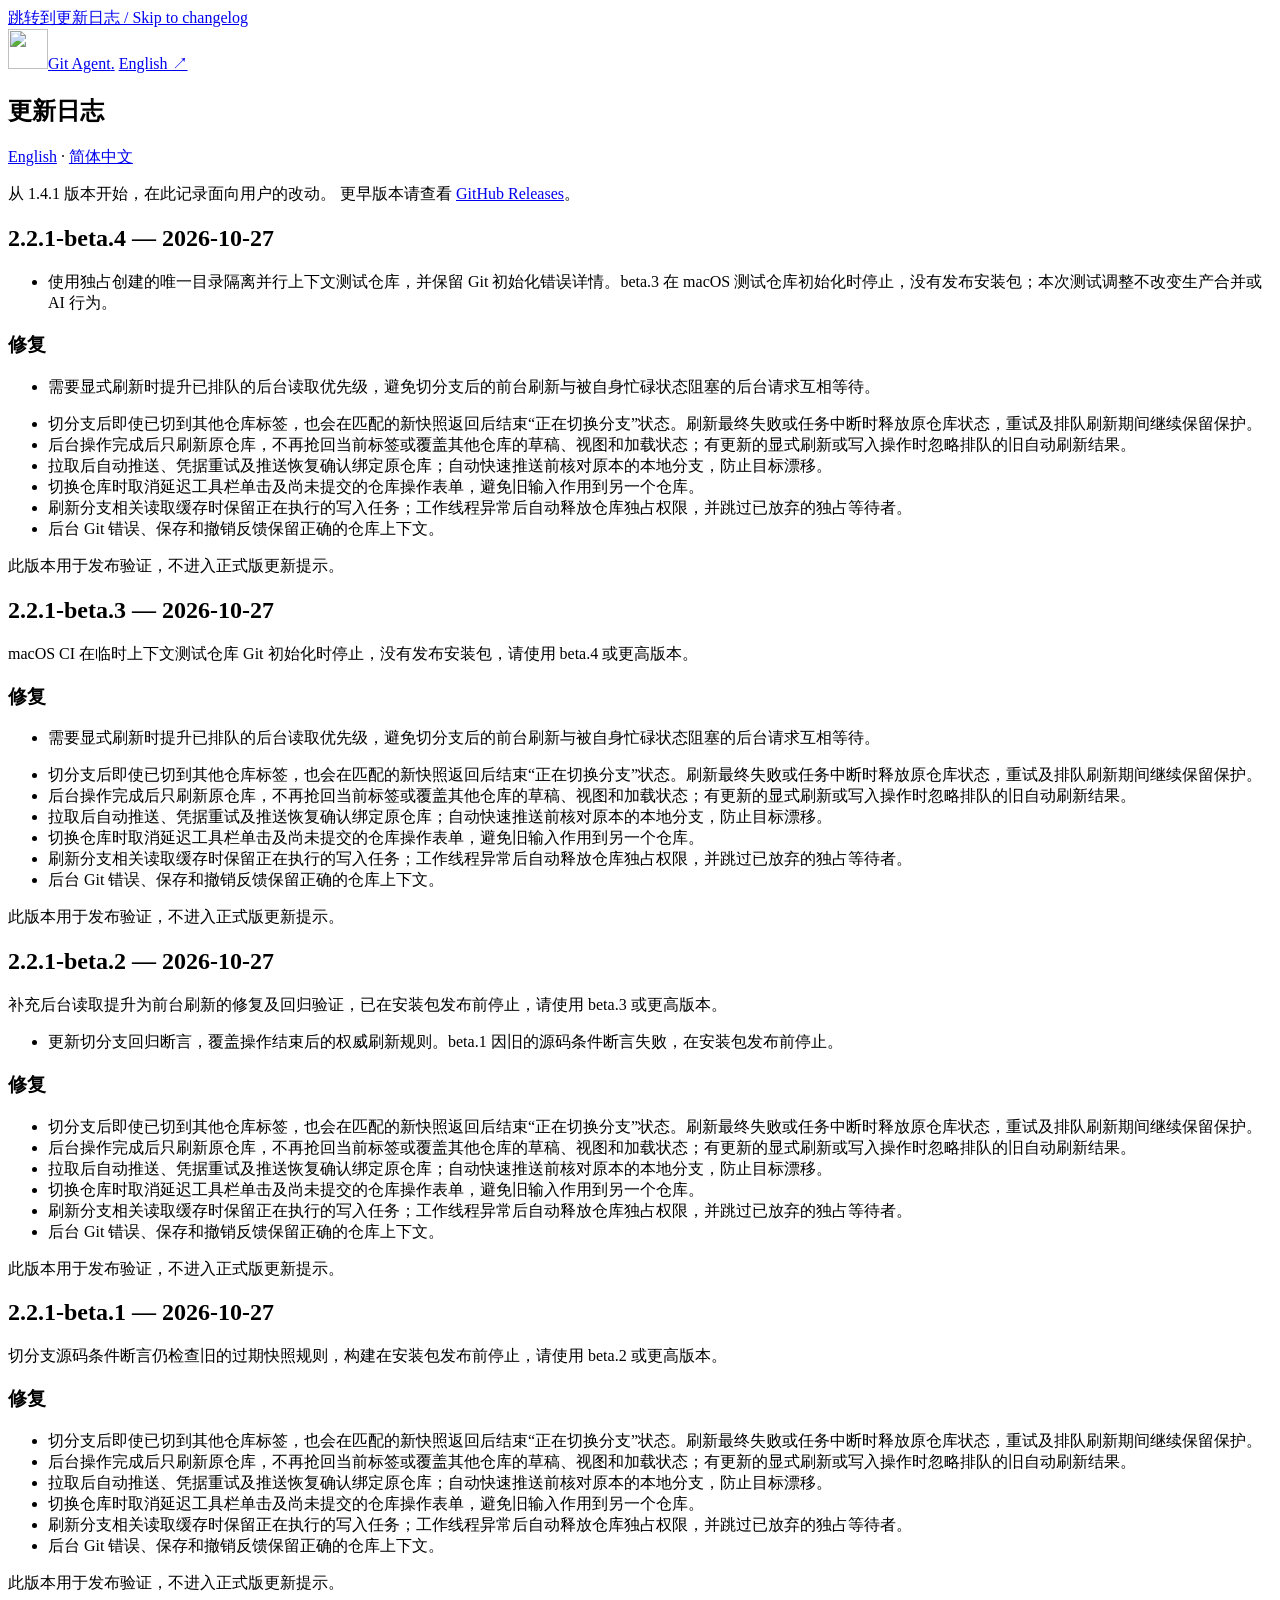
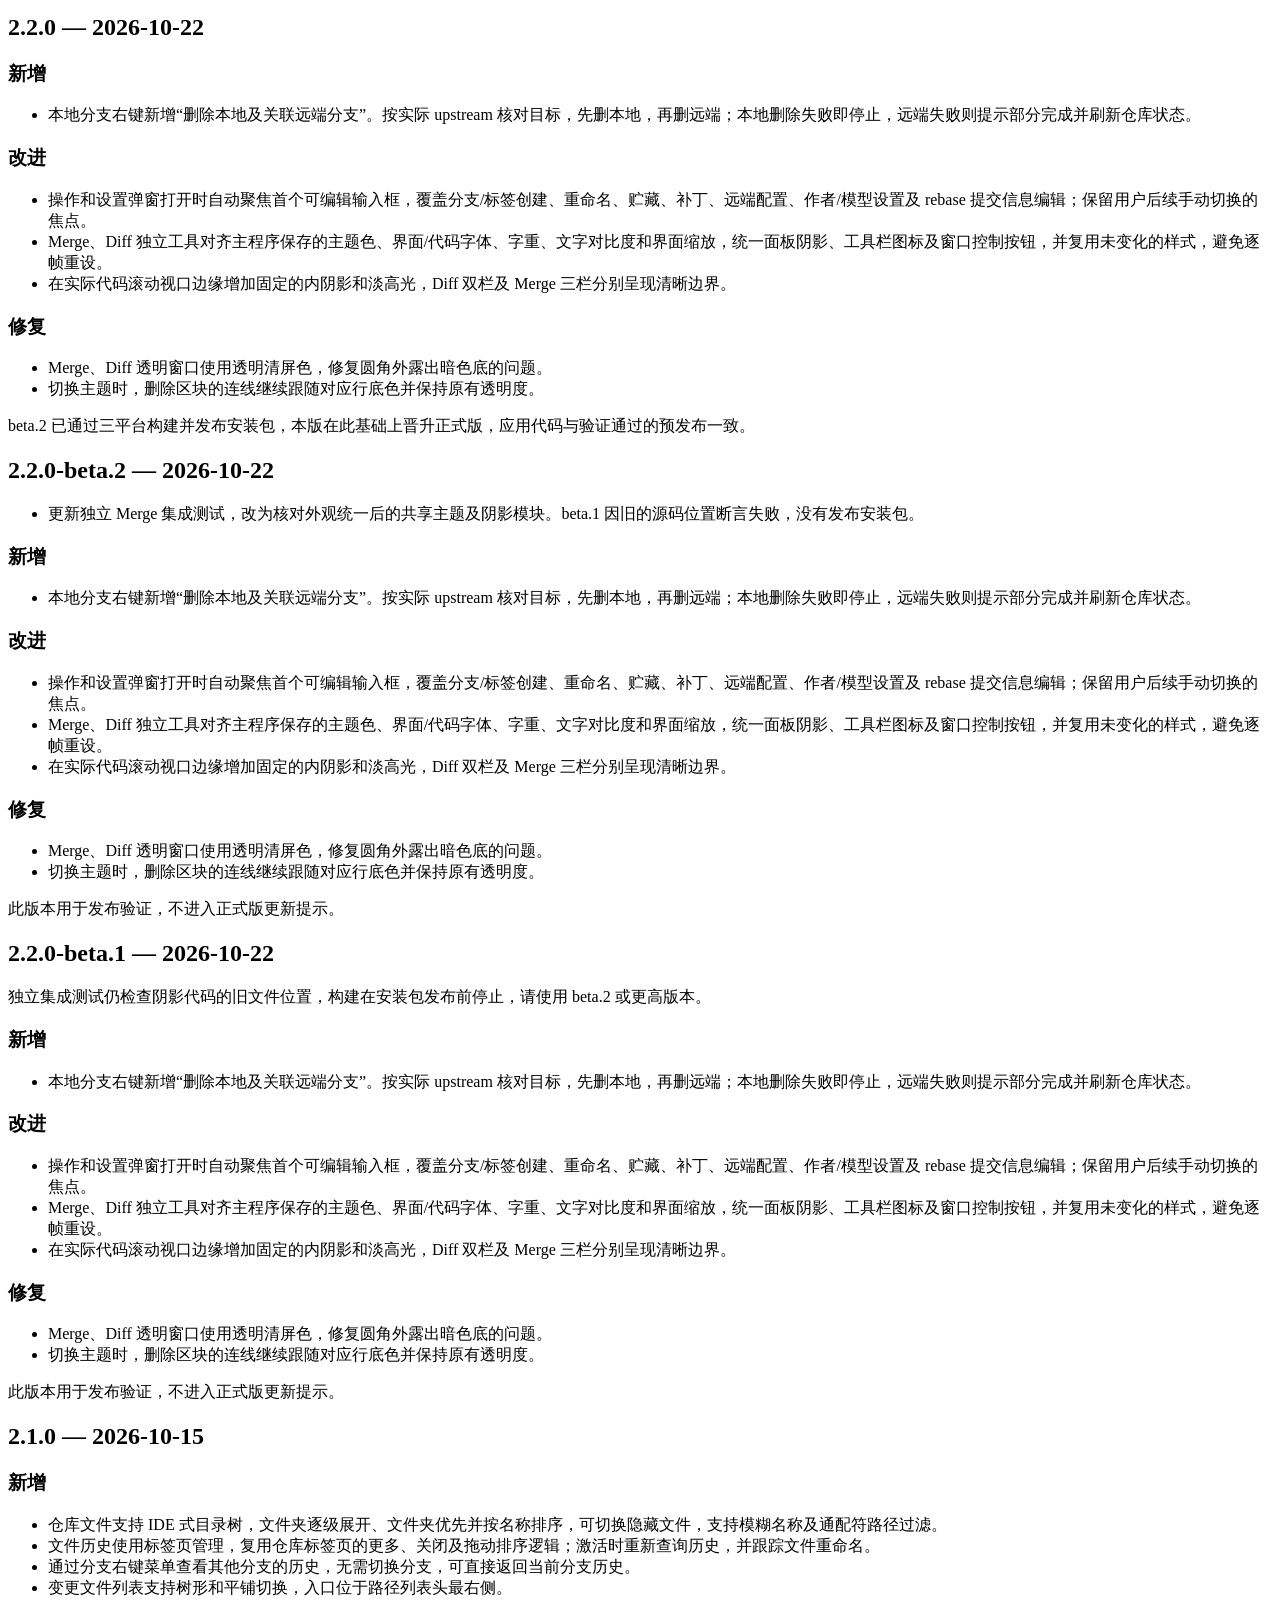
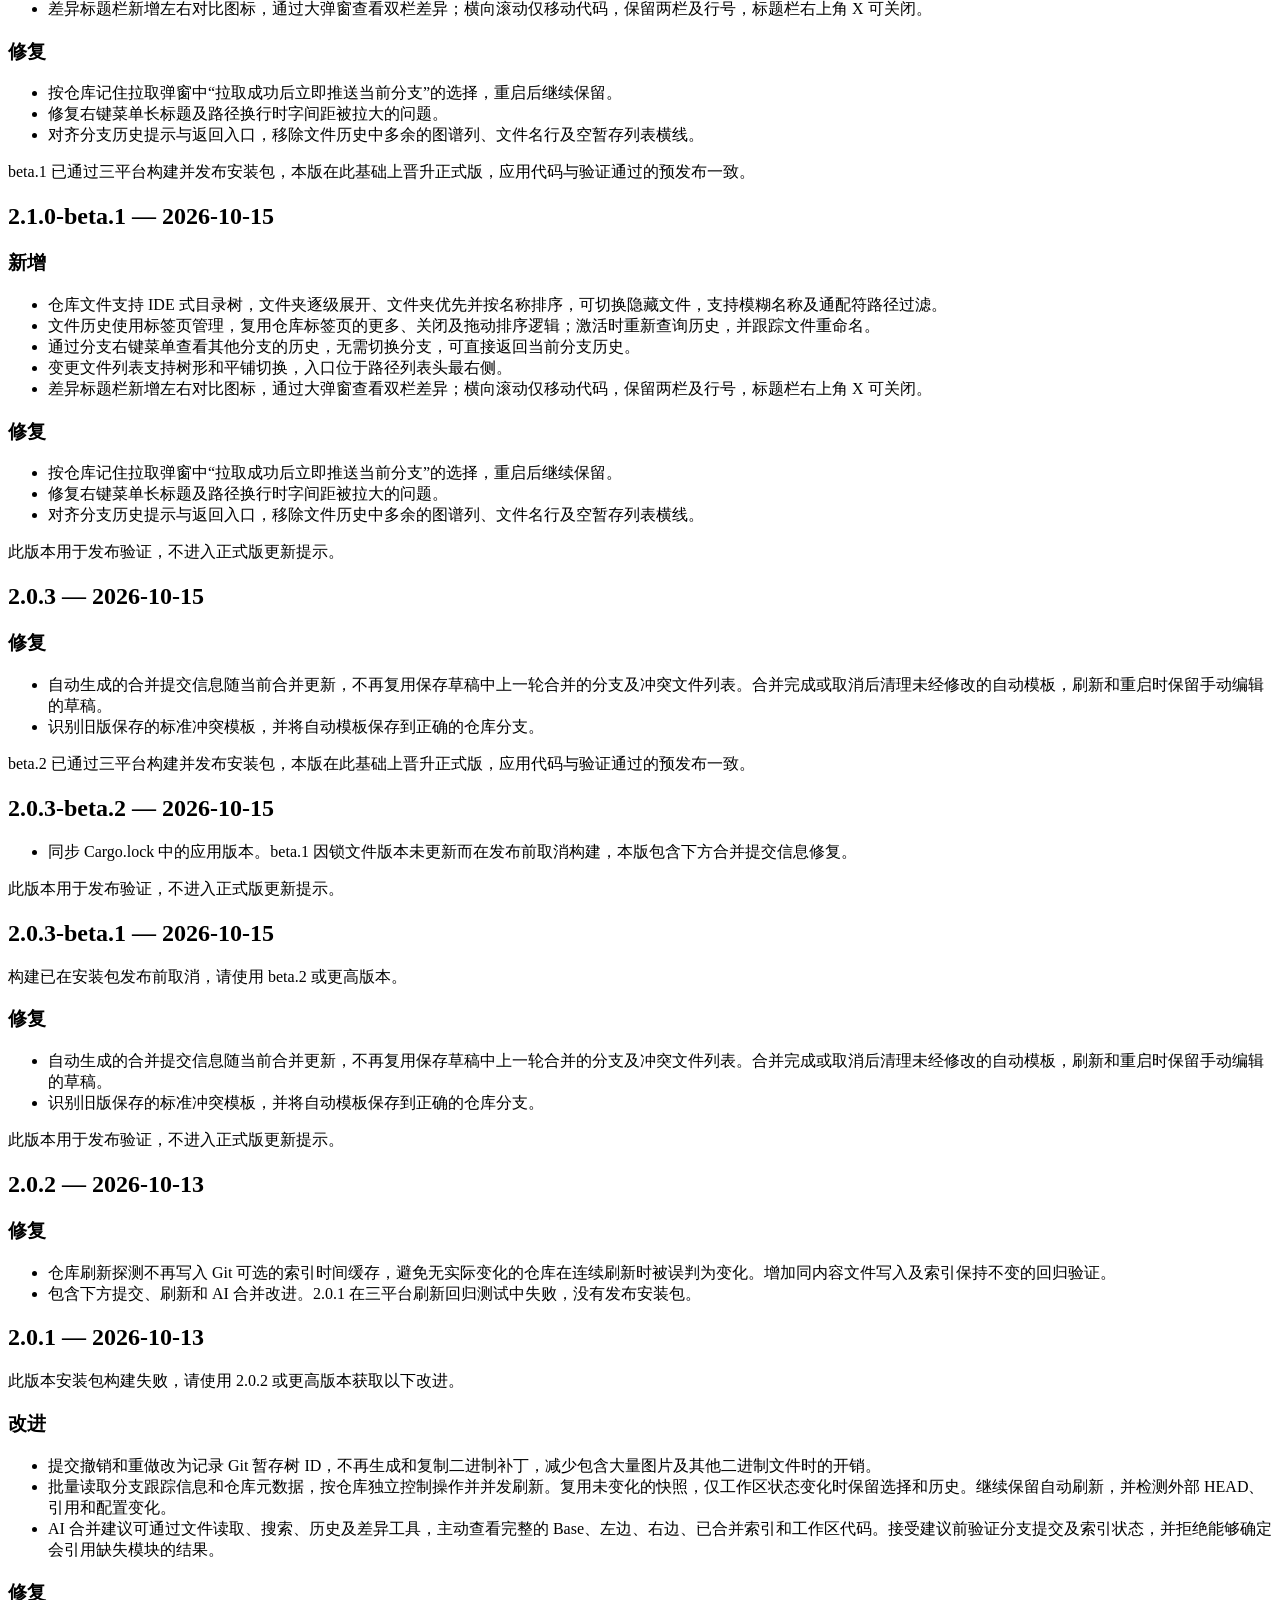
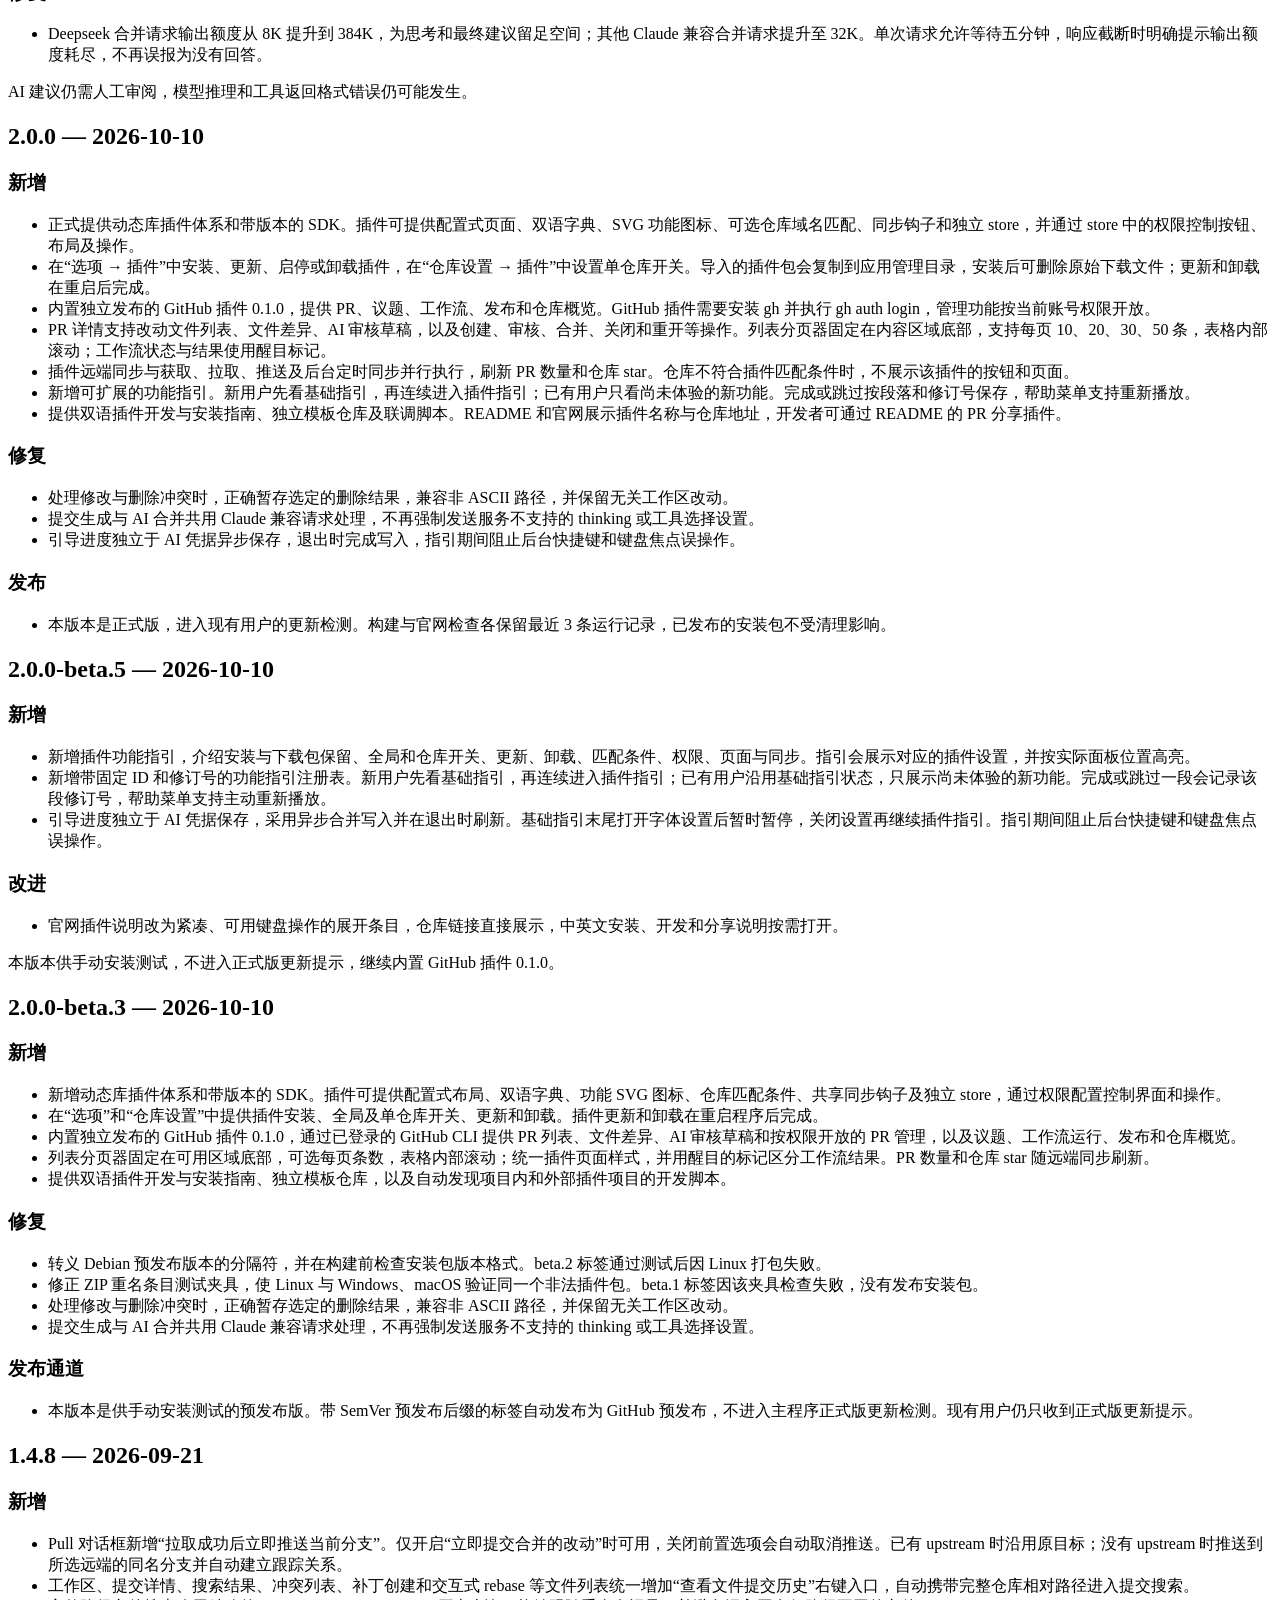
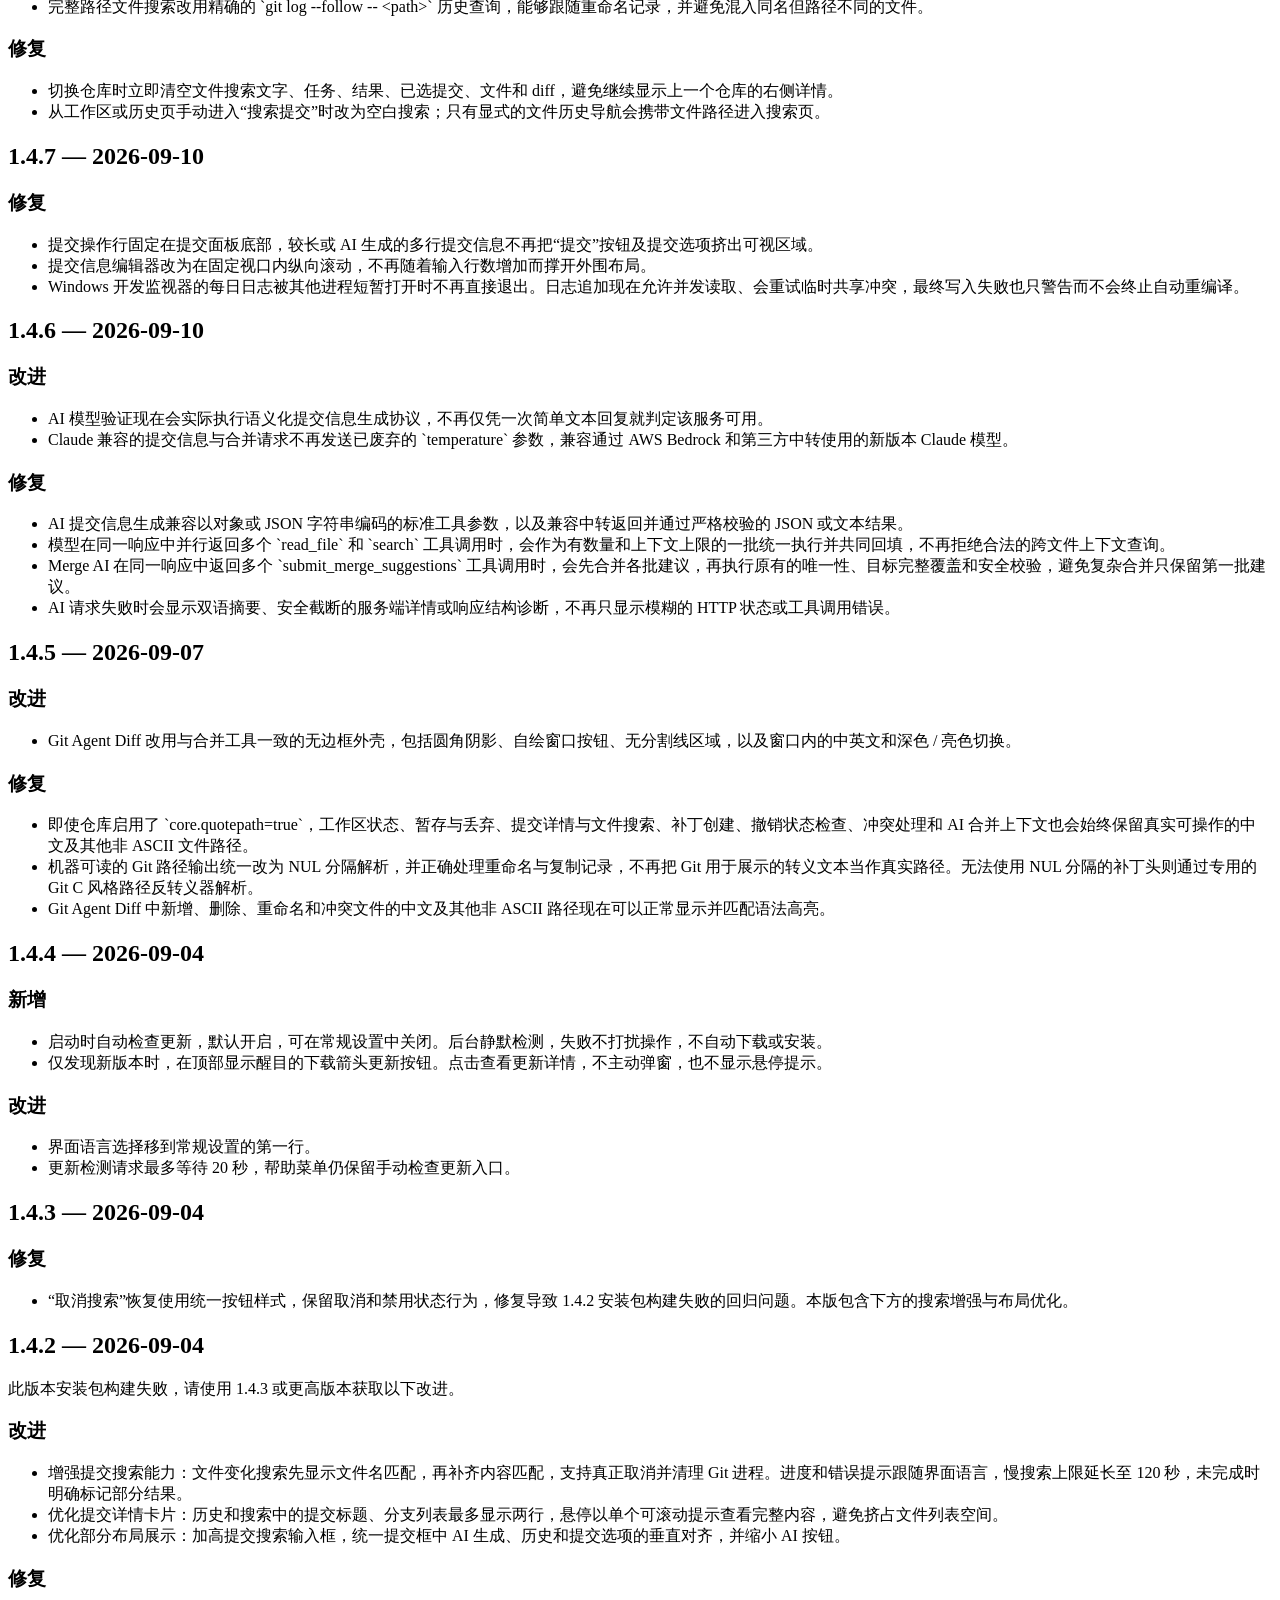
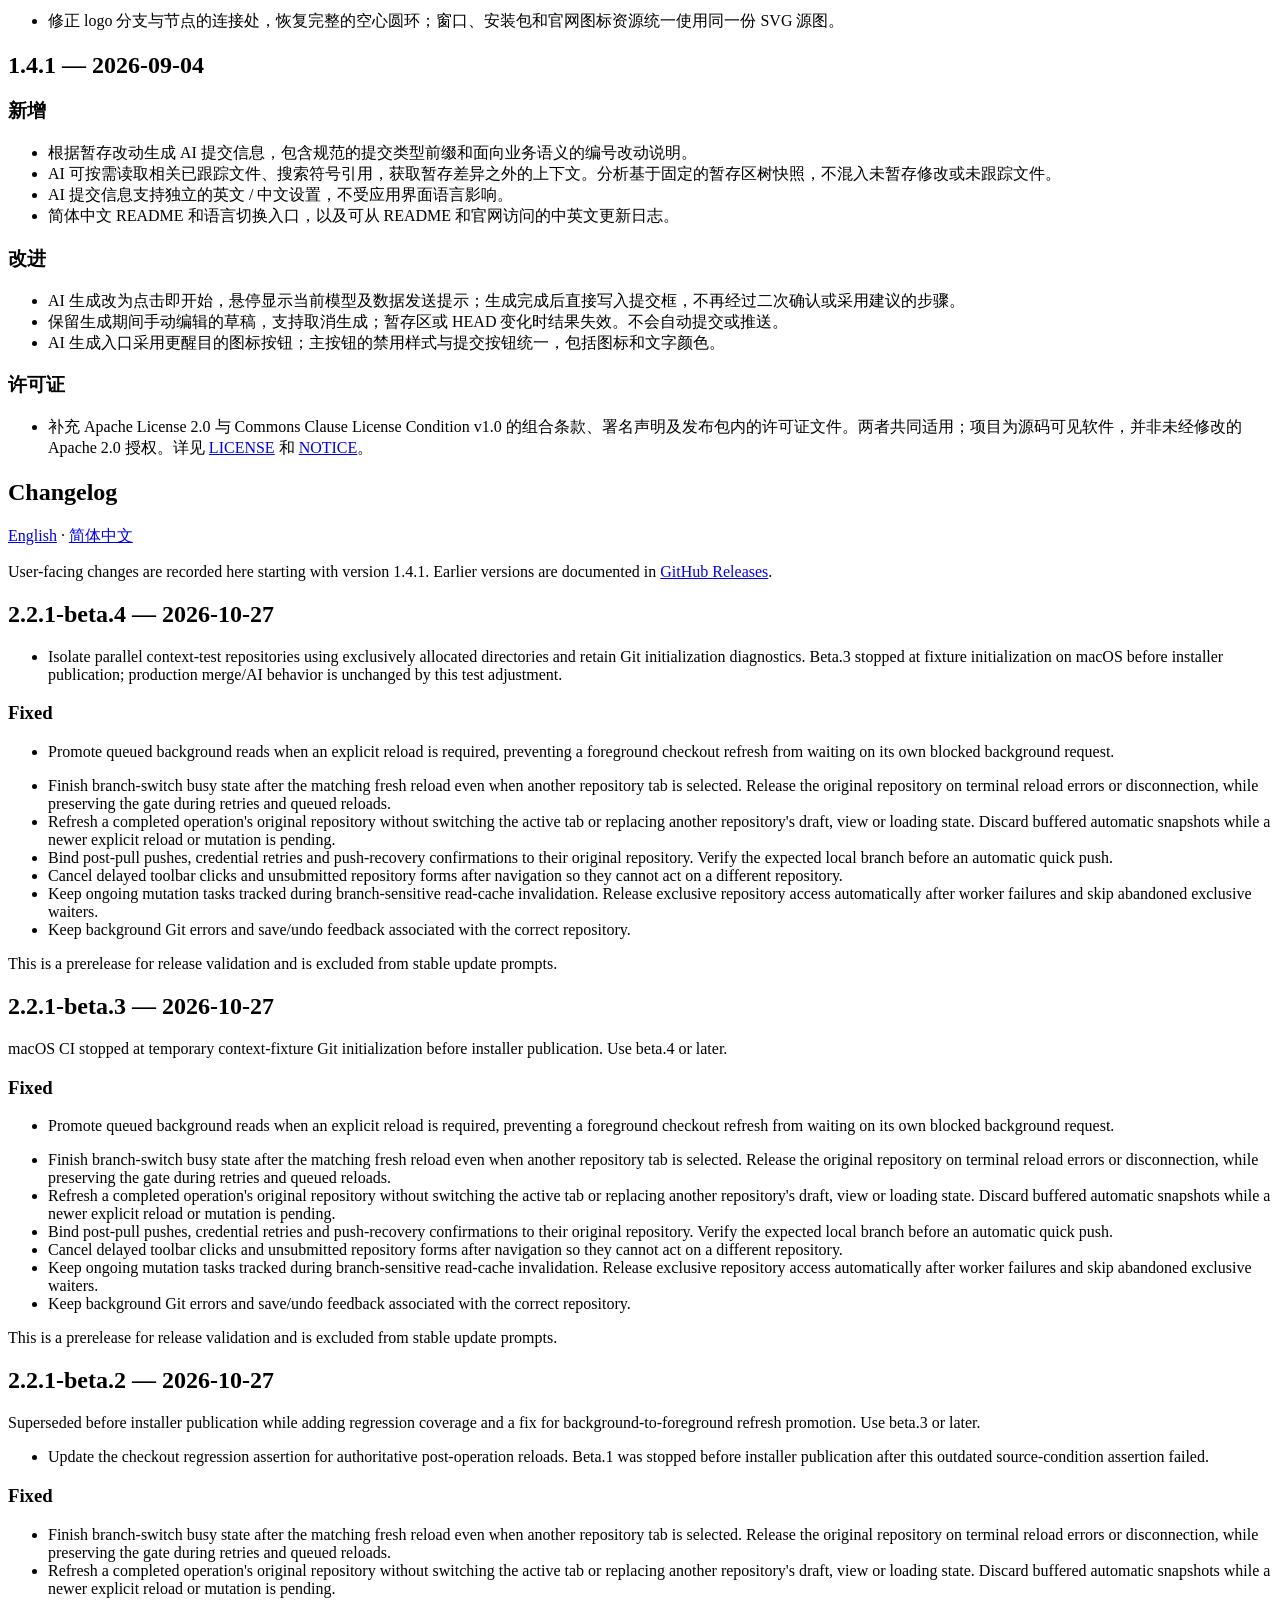
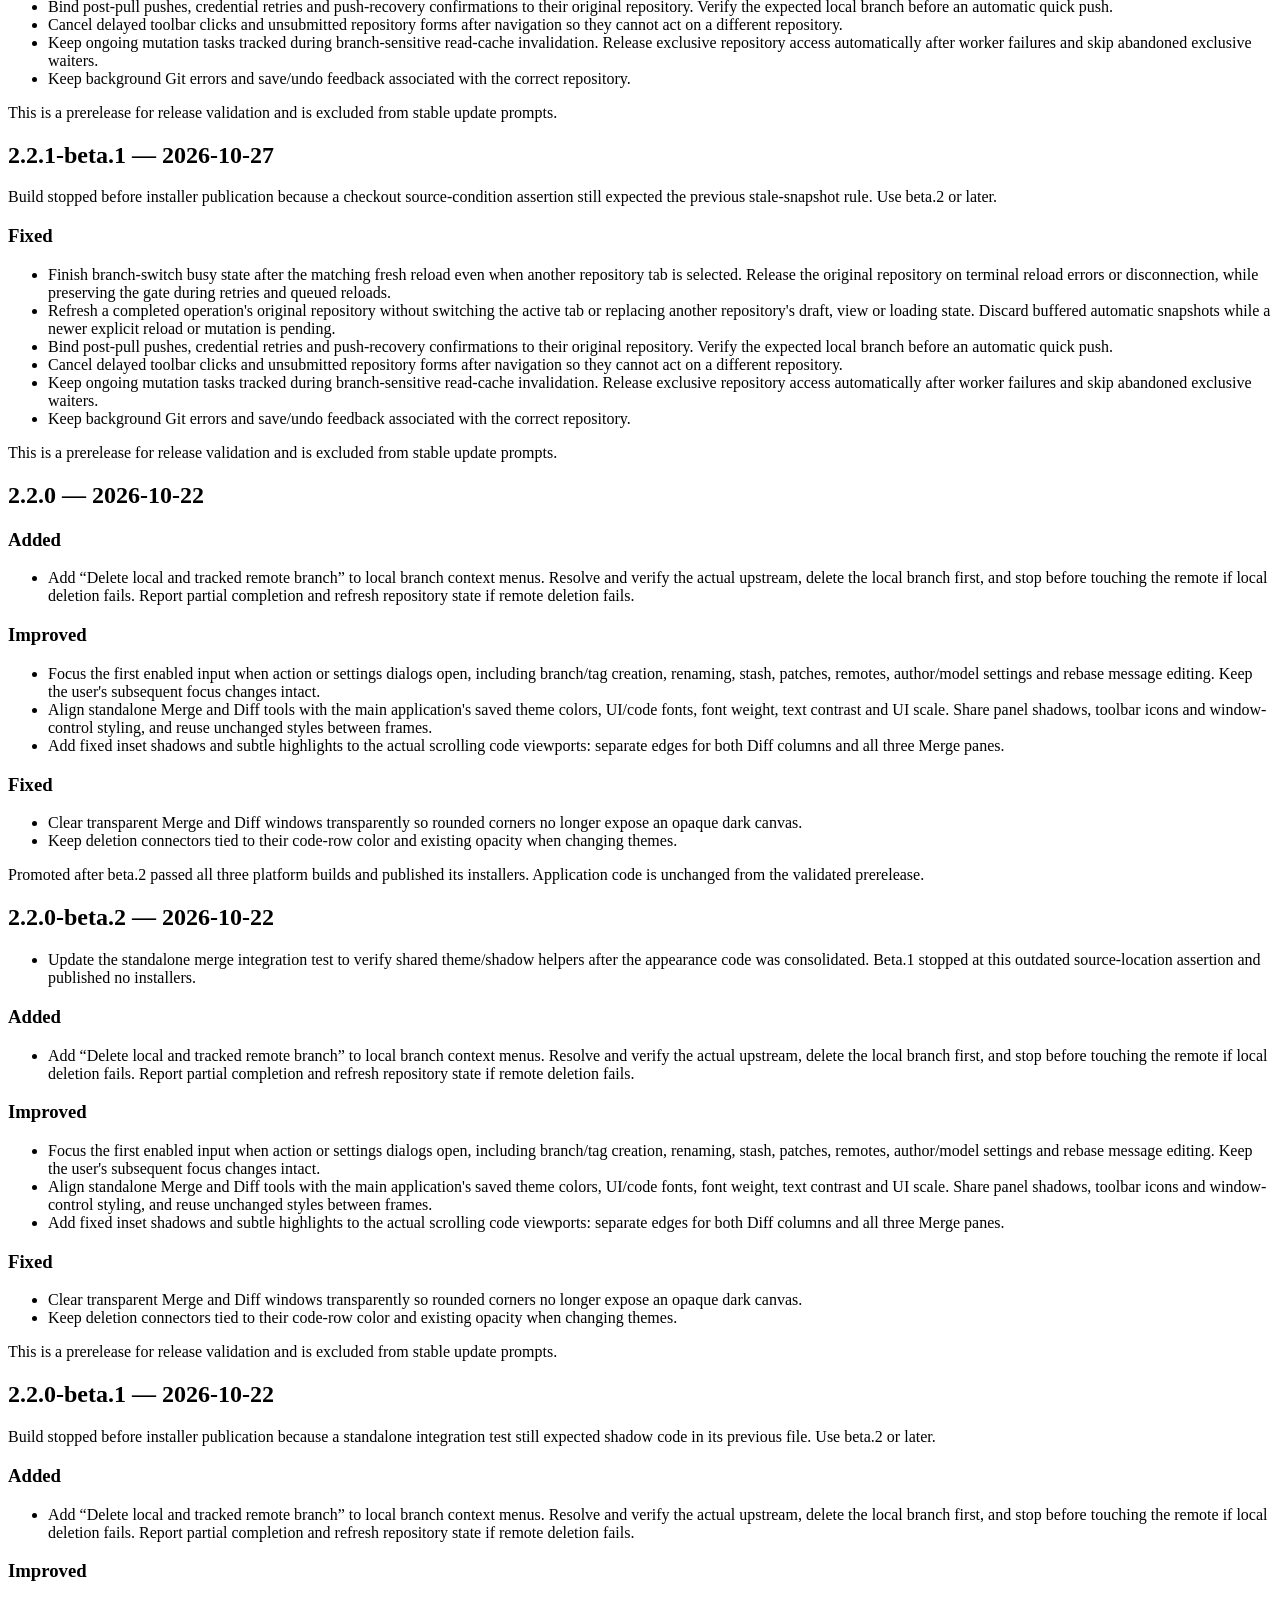
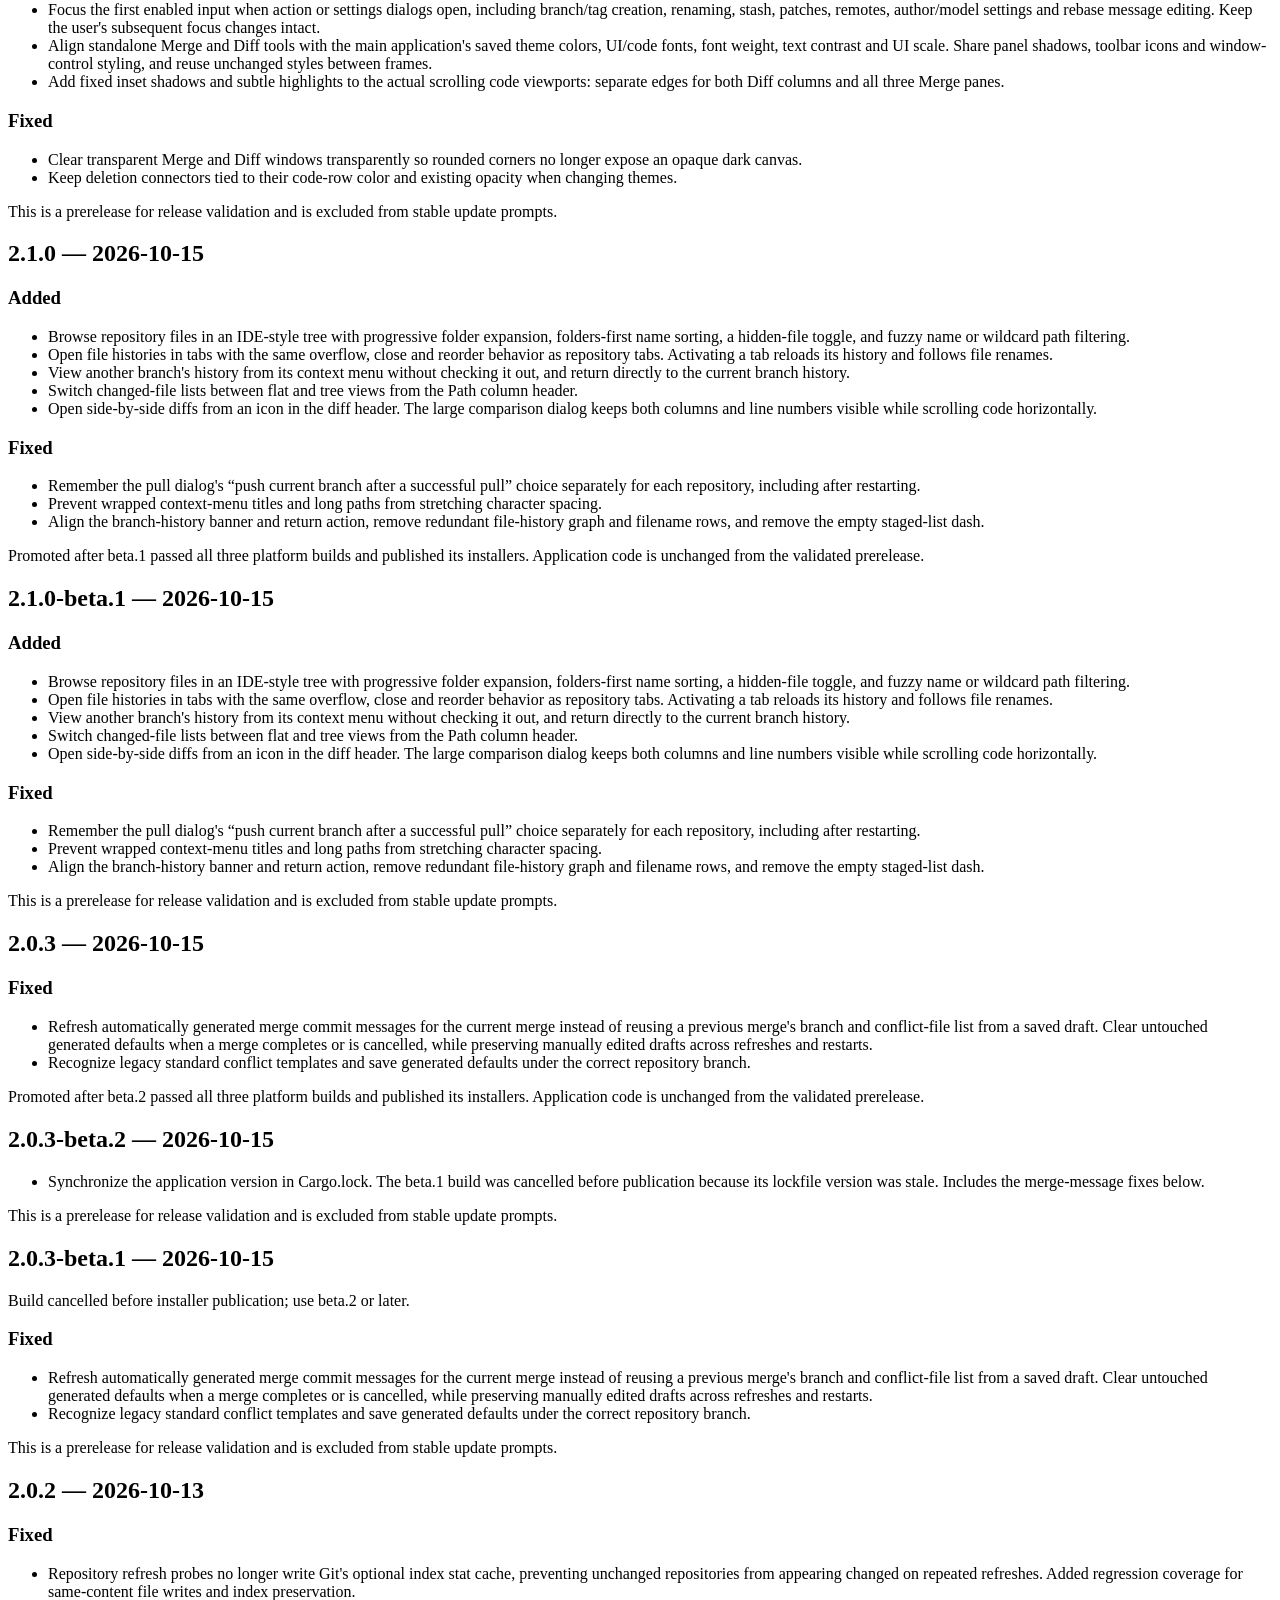
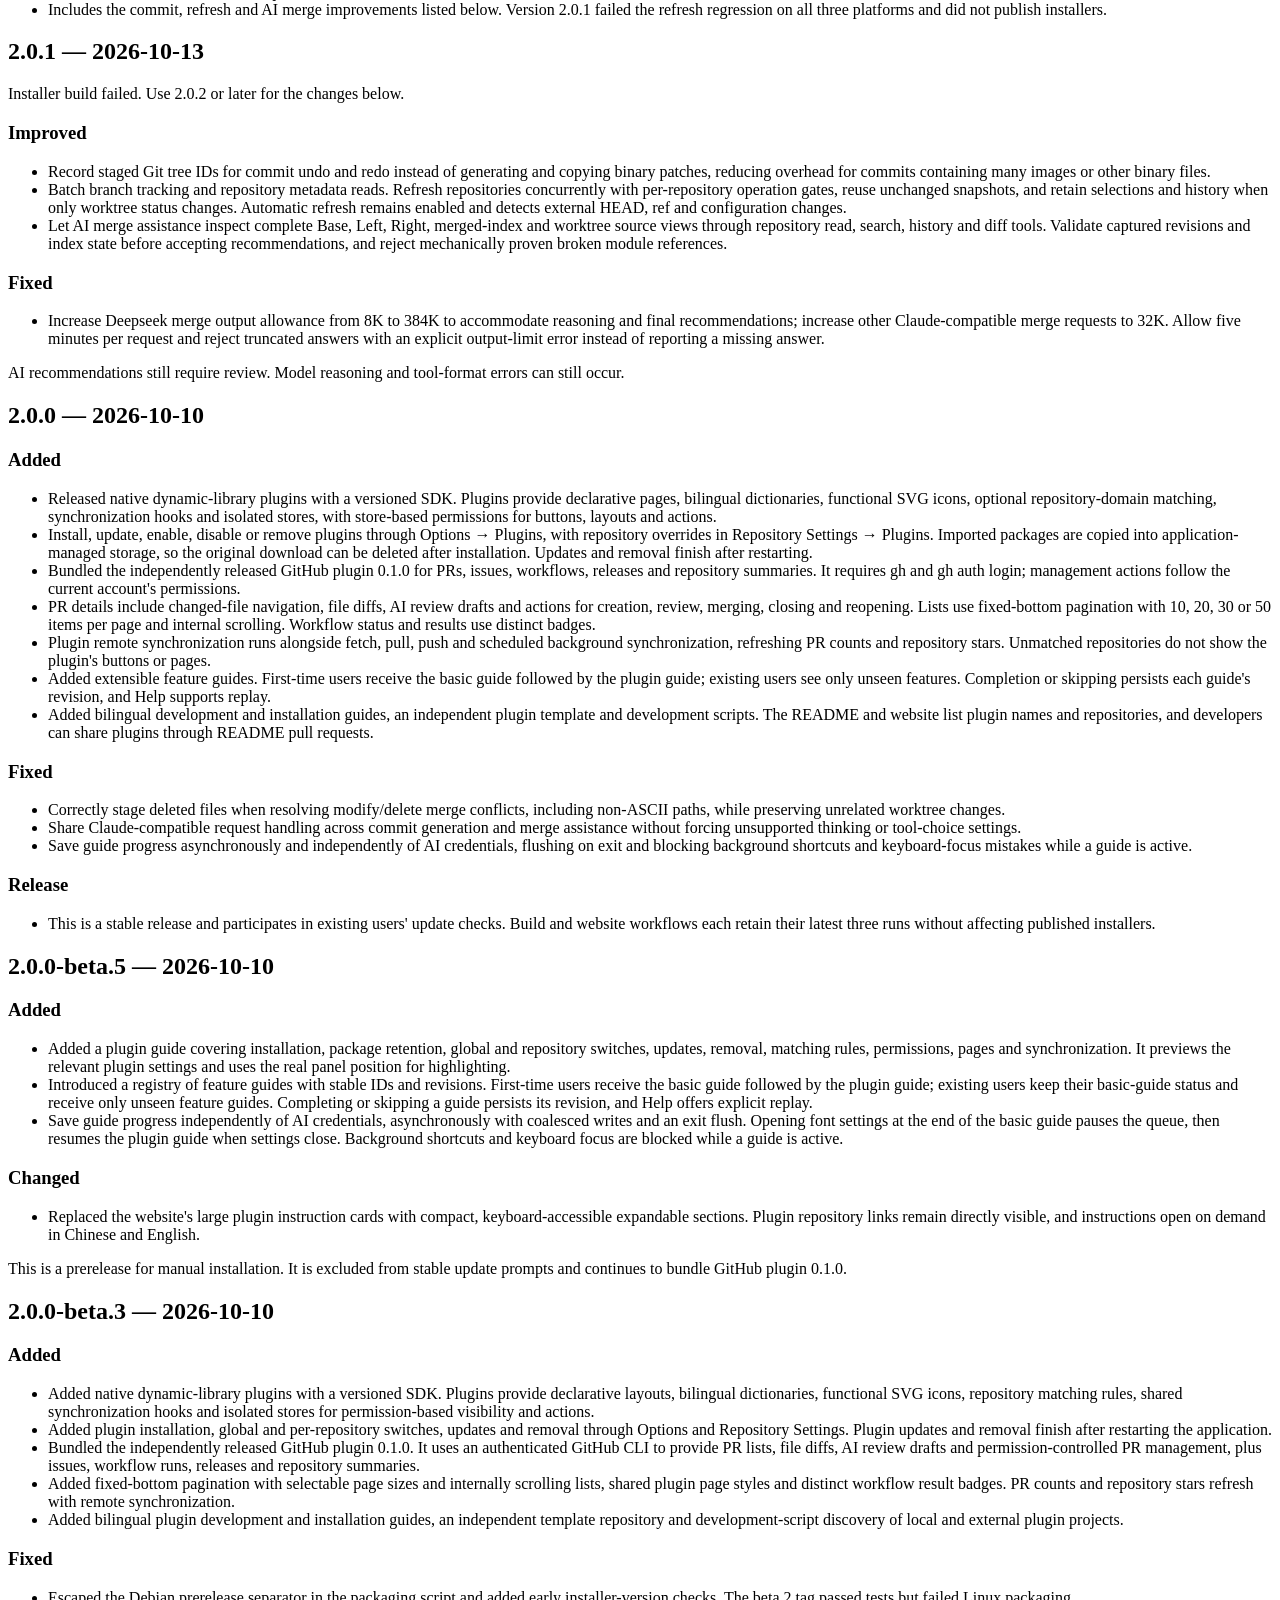
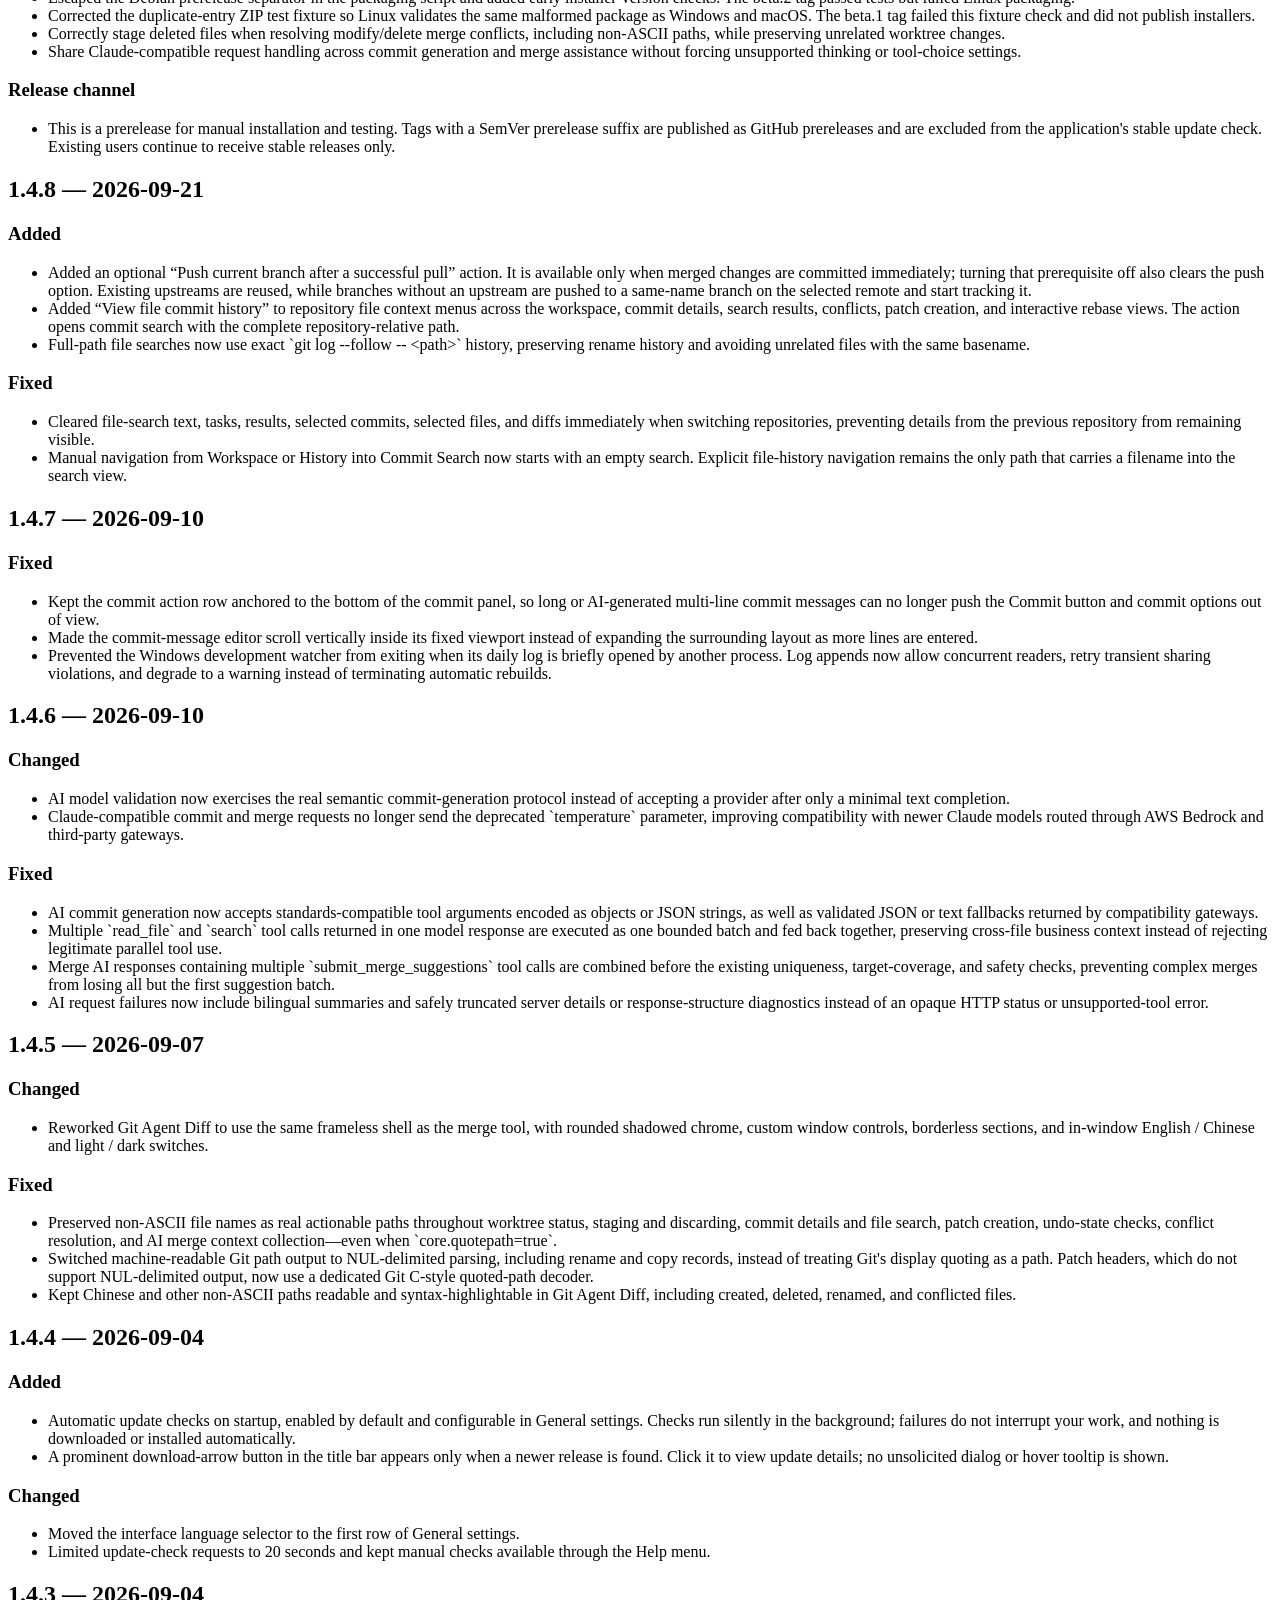
==== commit 59e53e08: "docs: clarify versioned failed-build history for website validation" ====
--- a/website/public/changelog.html
+++ b/website/public/changelog.html
@@ -44,7 +44,7 @@
 </ul>
 <p>此版本用于发布验证，不进入正式版更新提示。</p>
 <h2>2.2.1-beta.3 — 2026-10-27</h2>
-<p>macOS CI 在临时上下文测试仓库 Git 初始化时停止，未发布安装包，请使用 beta.4 或更高版本。</p>
+<p>macOS CI 在临时上下文测试仓库 Git 初始化时停止，没有发布安装包，请使用 beta.4 或更高版本。</p>
 <h3>修复</h3>
 <ul>
 <li>需要显式刷新时提升已排队的后台读取优先级，避免切分支后的前台刷新与被自身忙碌状态阻塞的后台请求互相等待。</li>
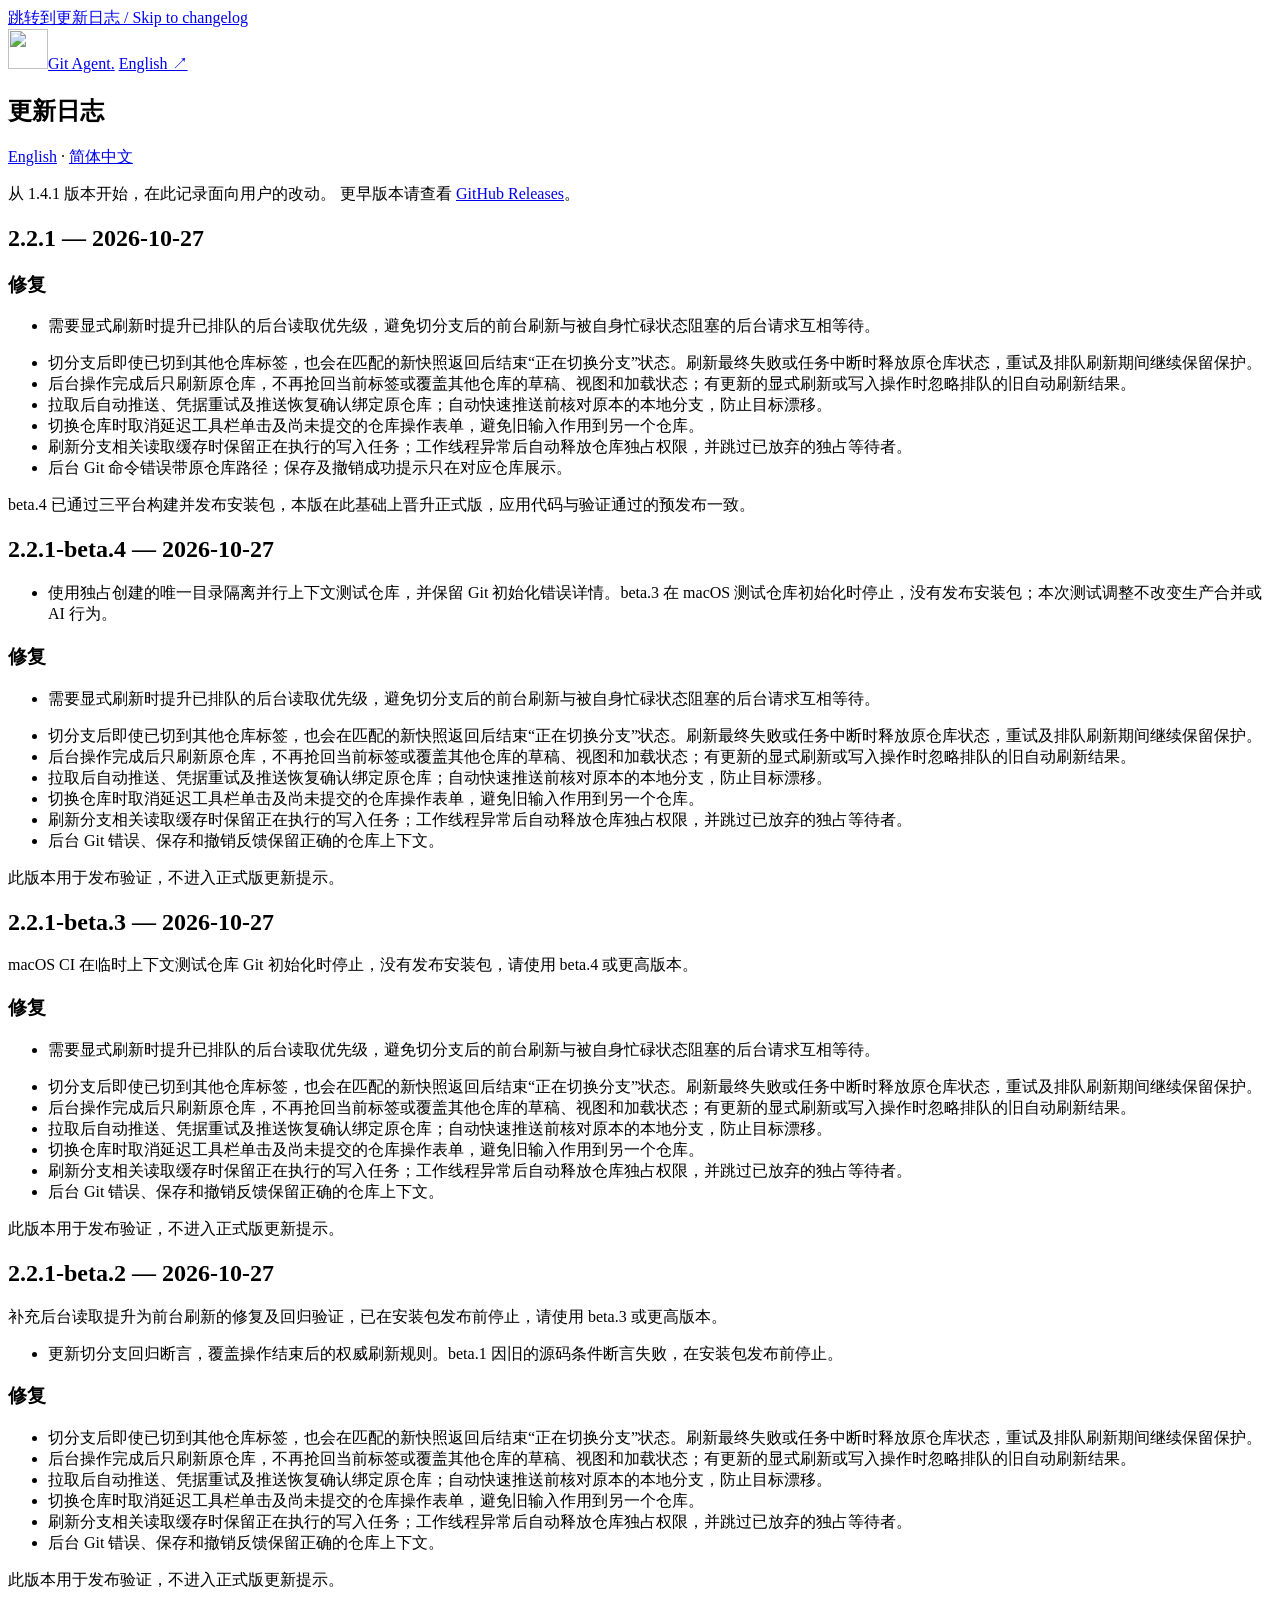
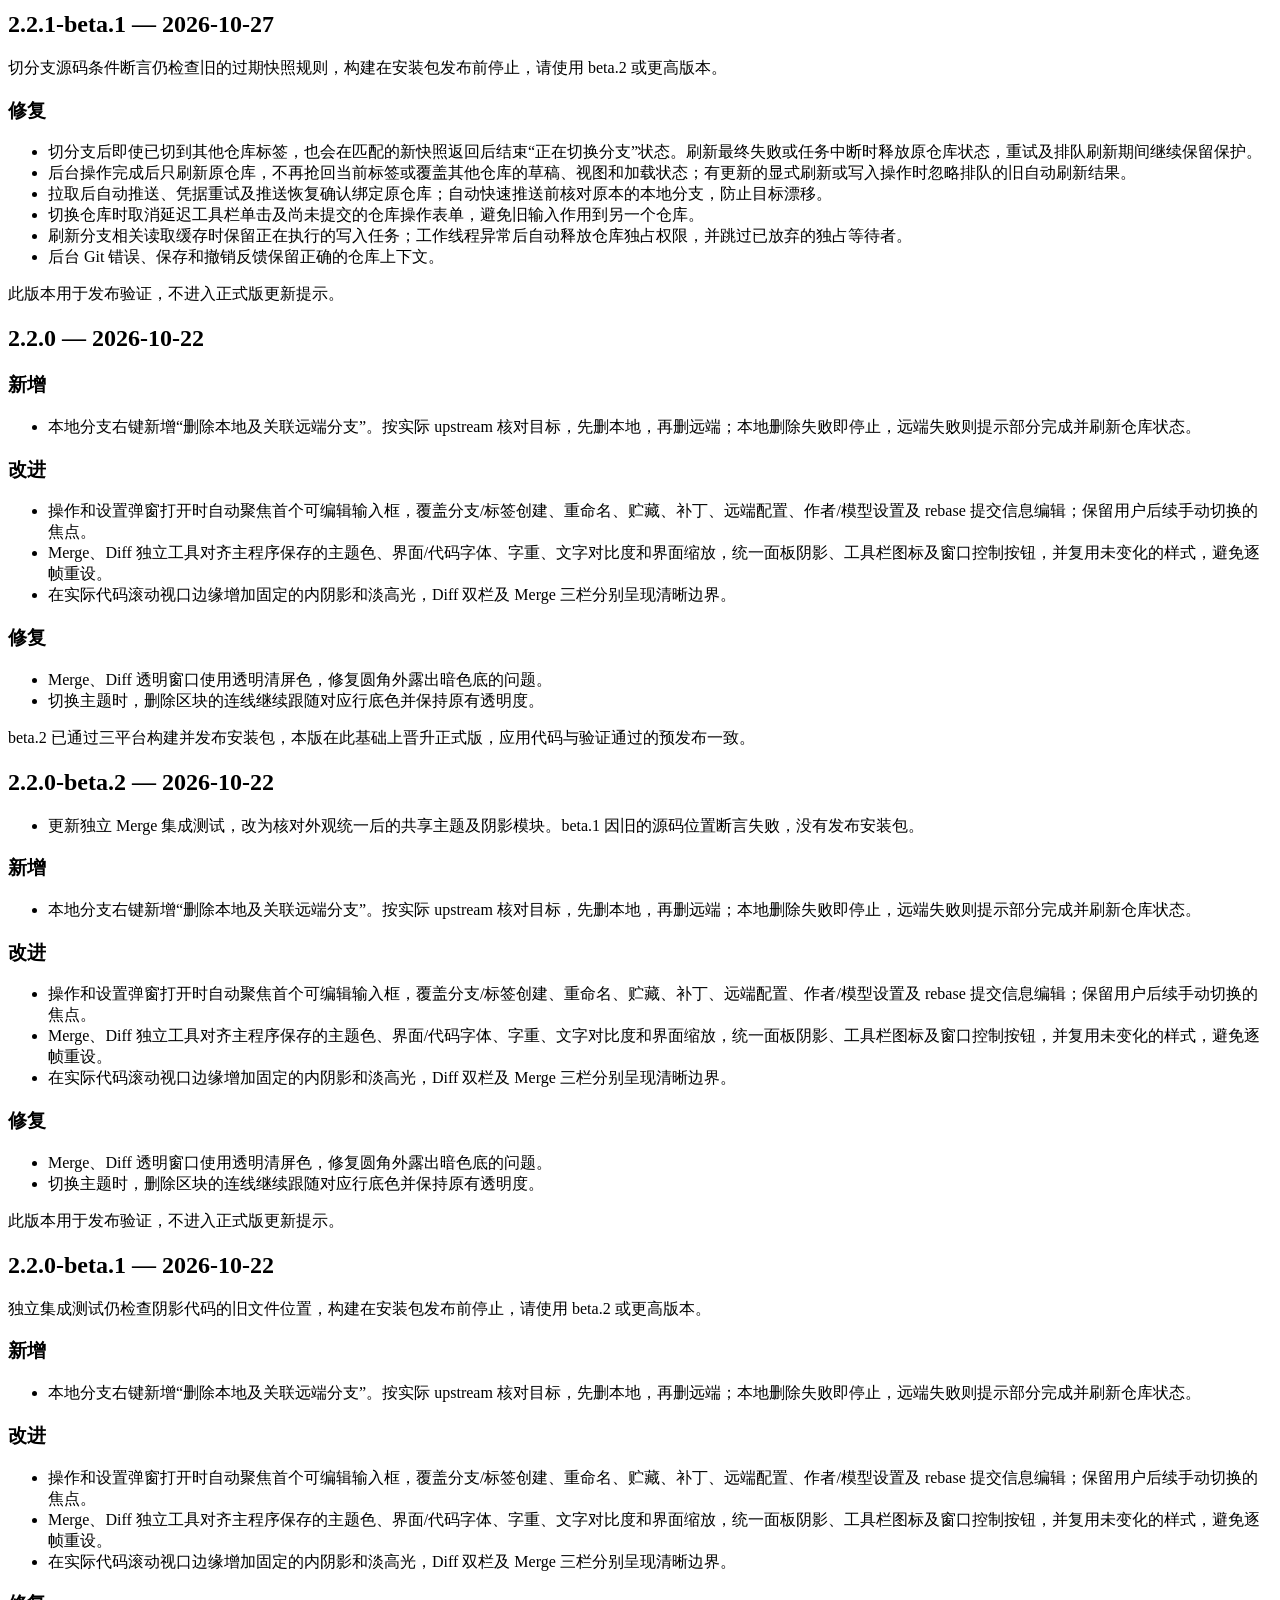
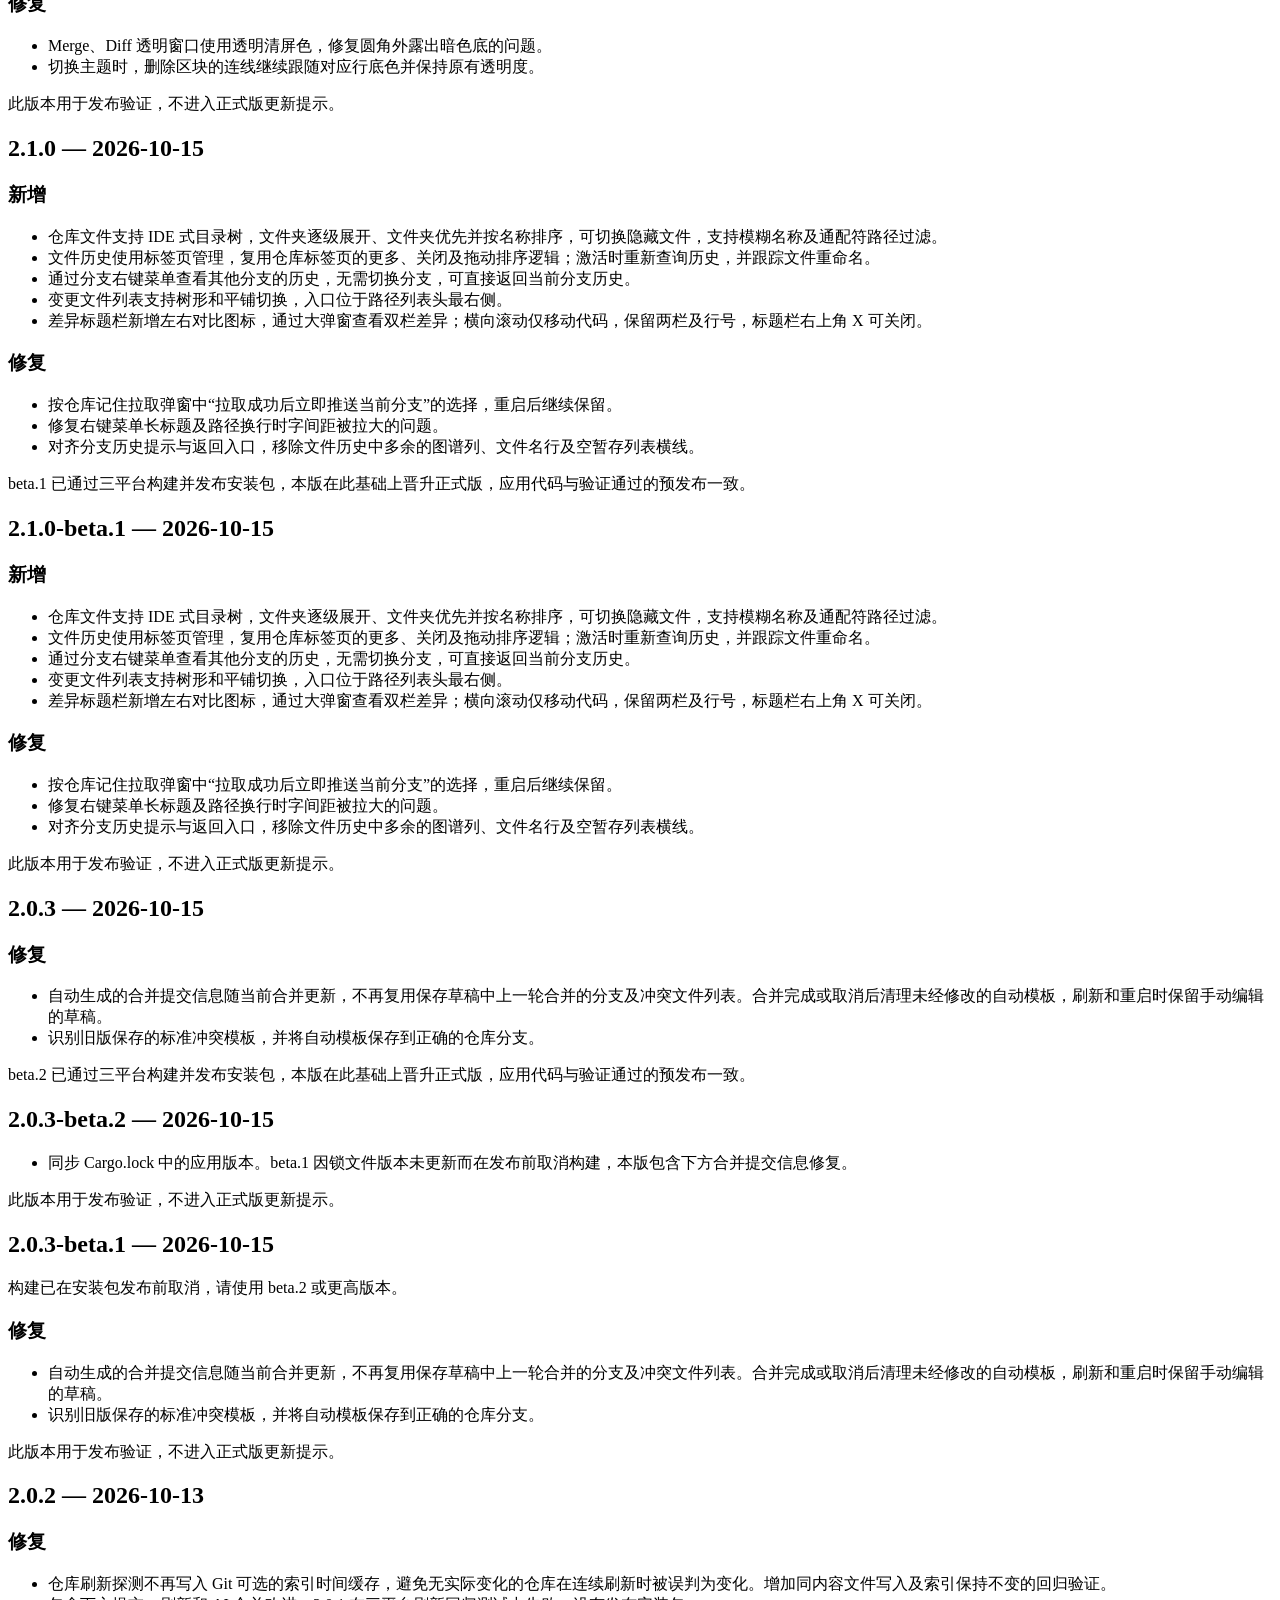
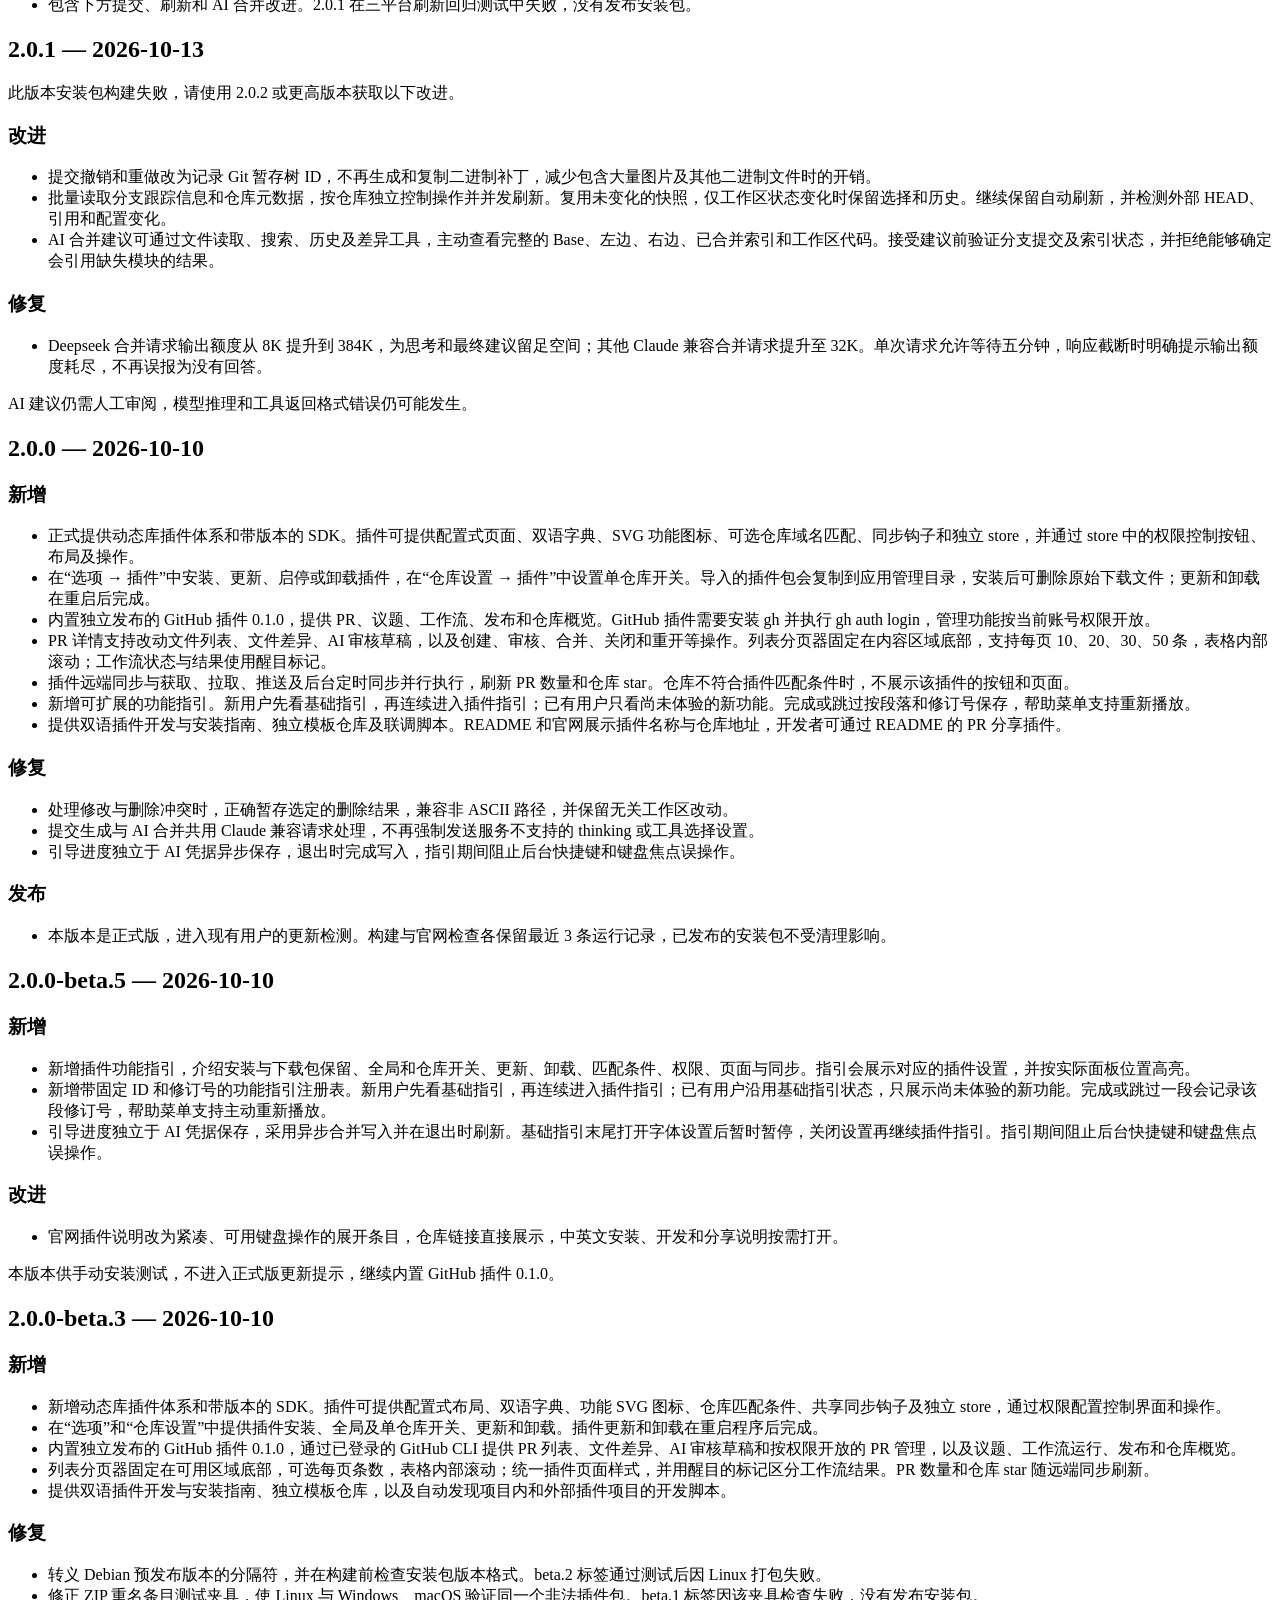
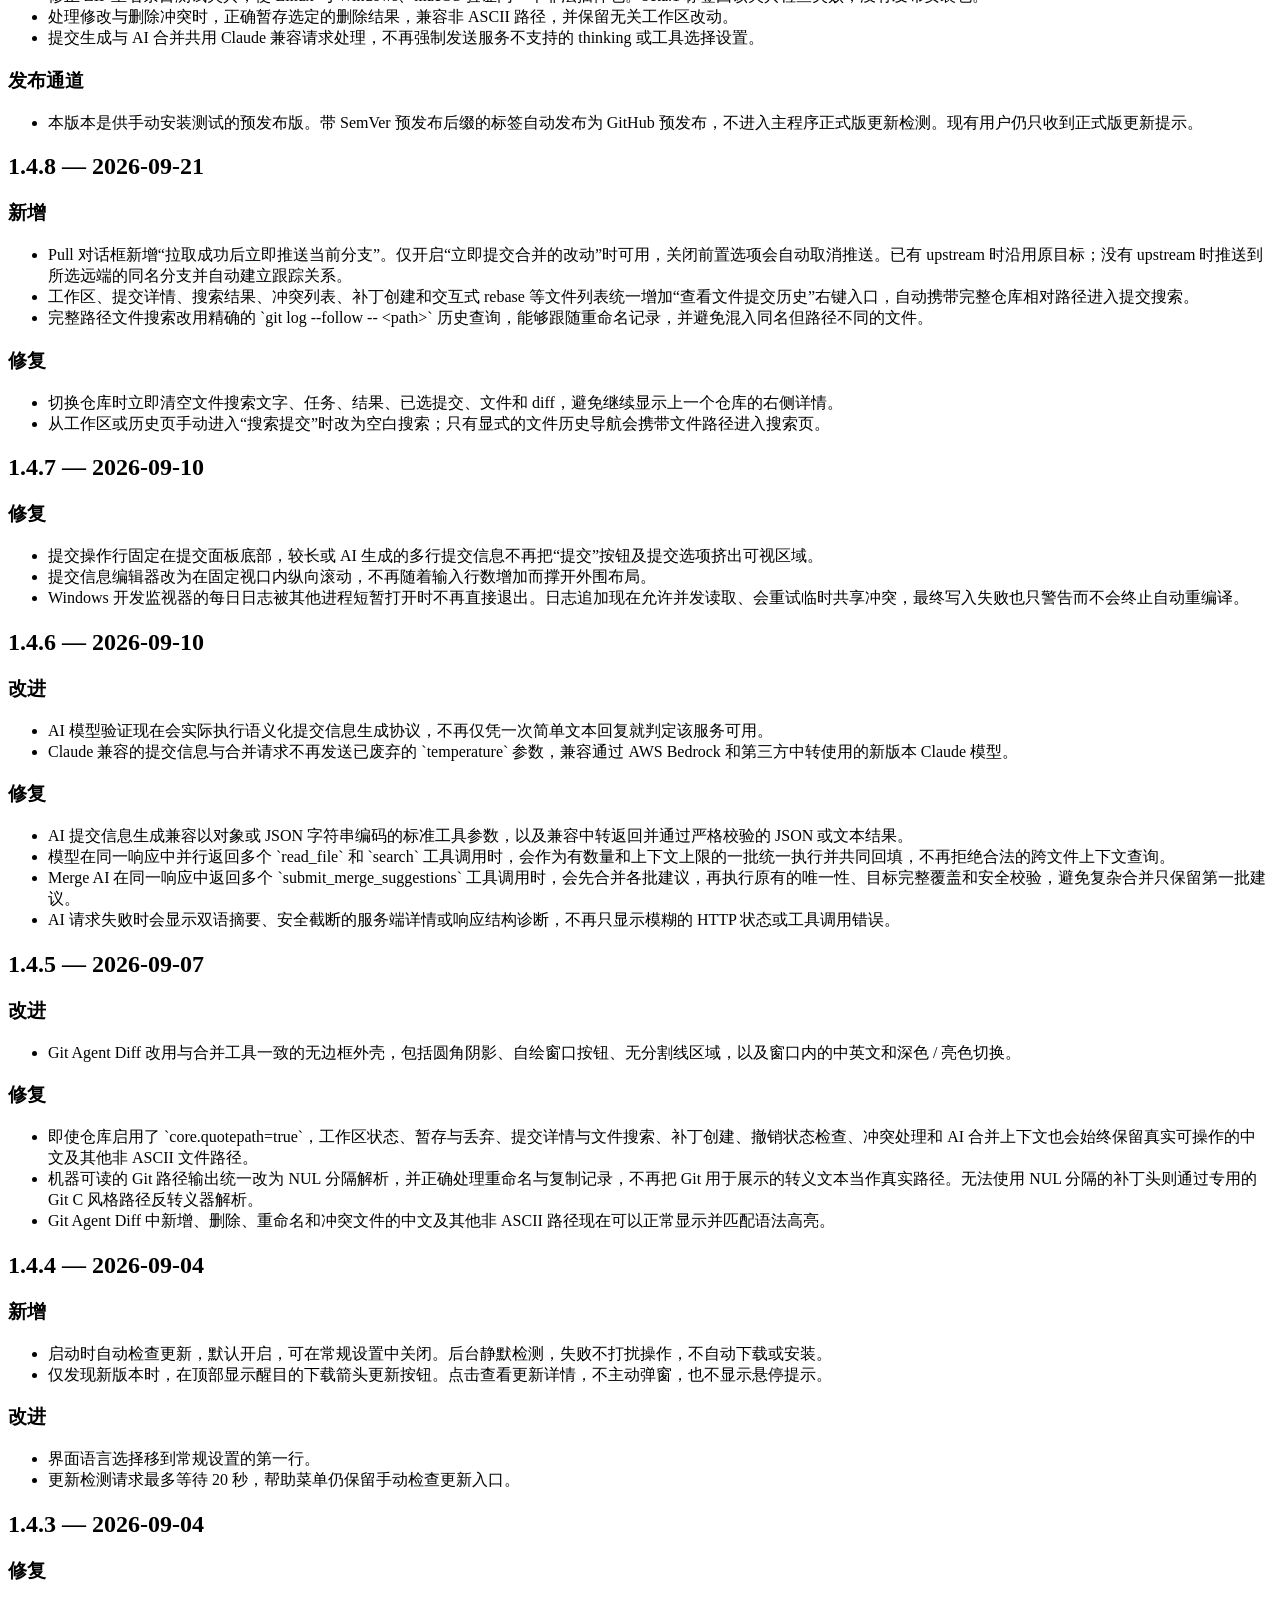
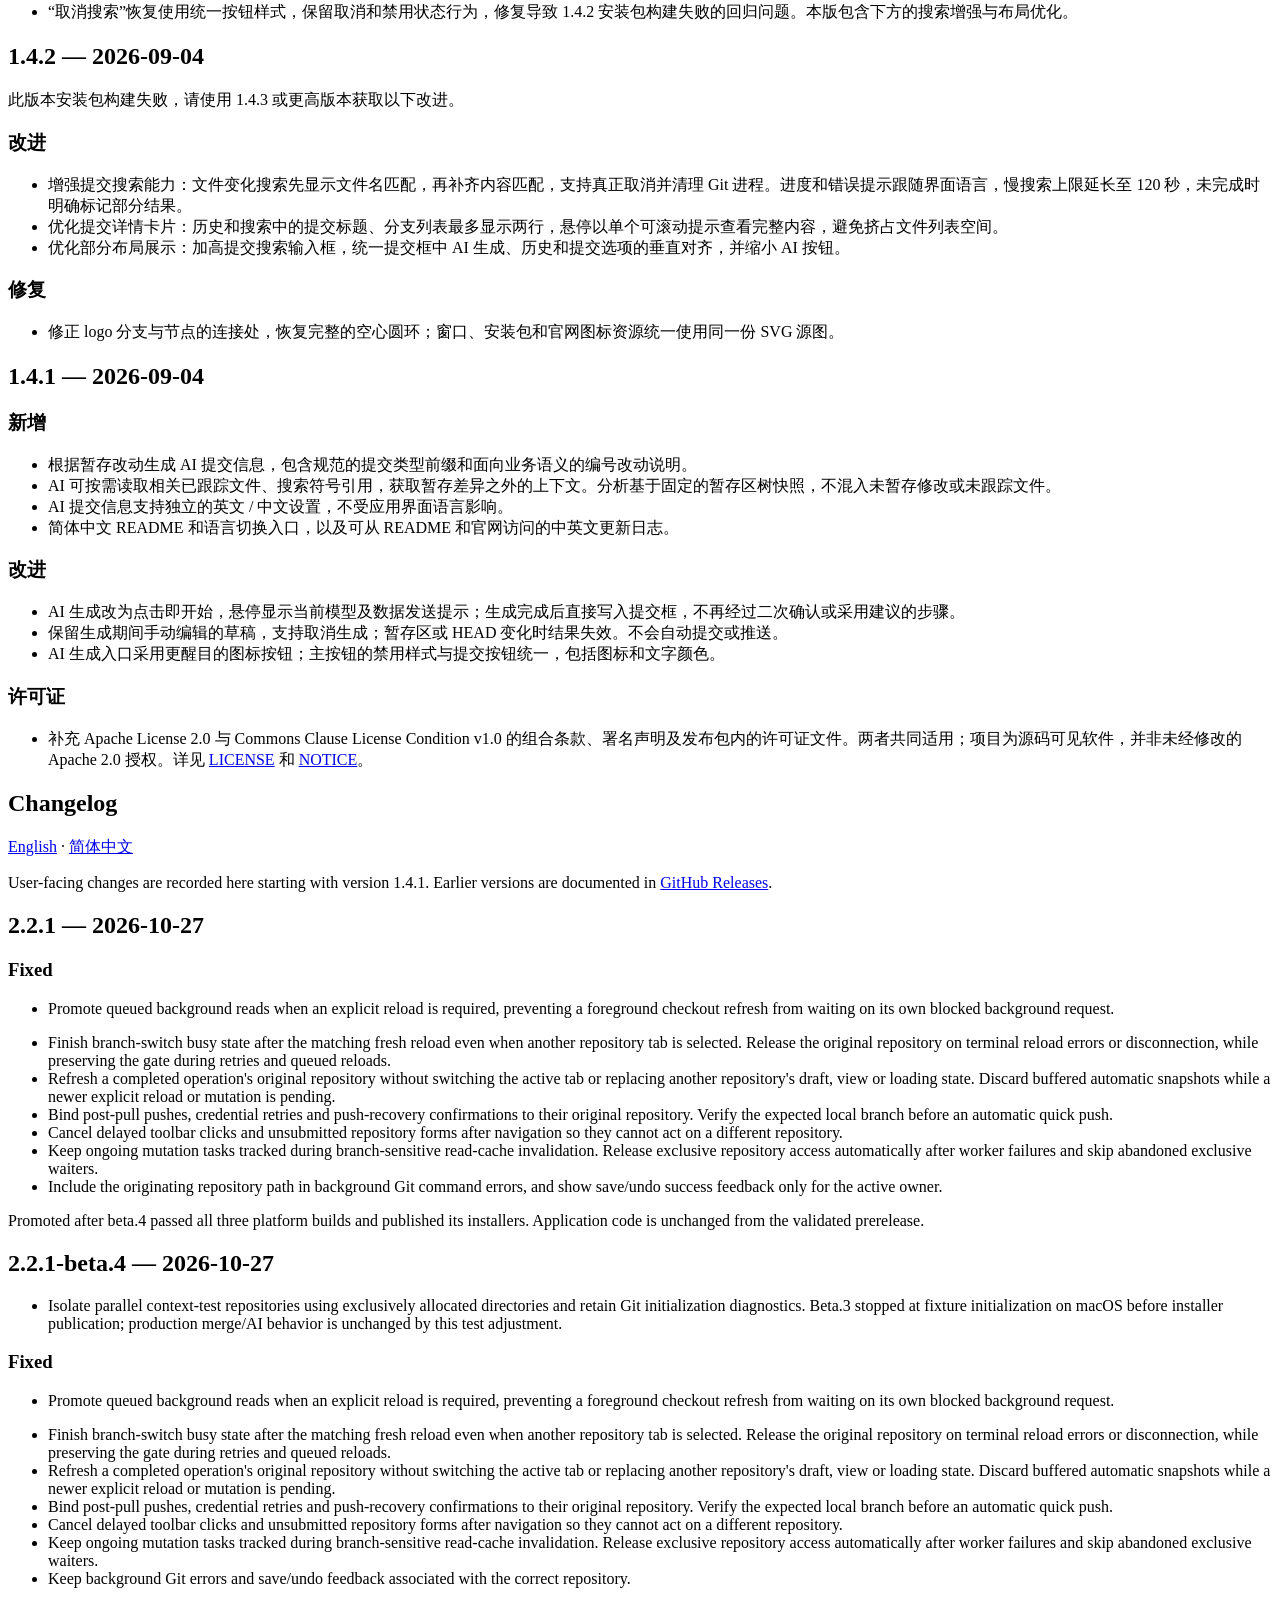
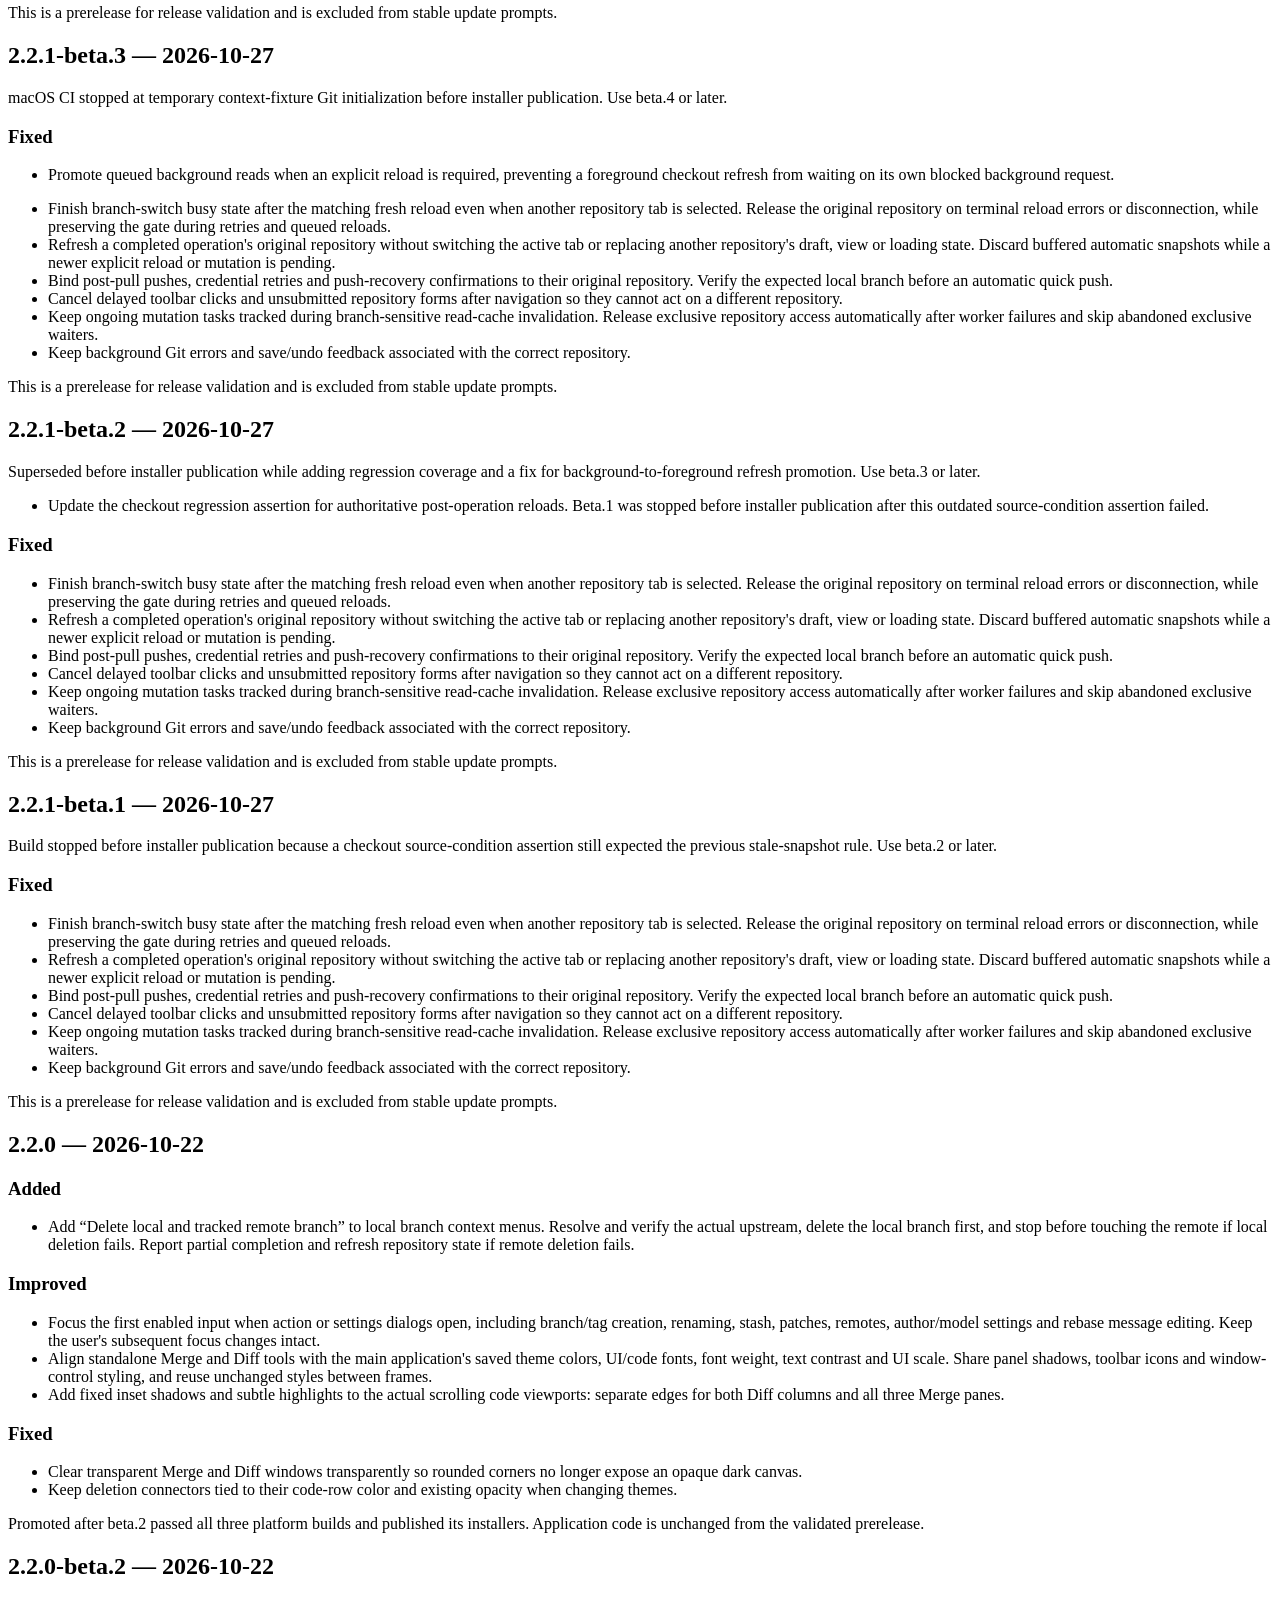
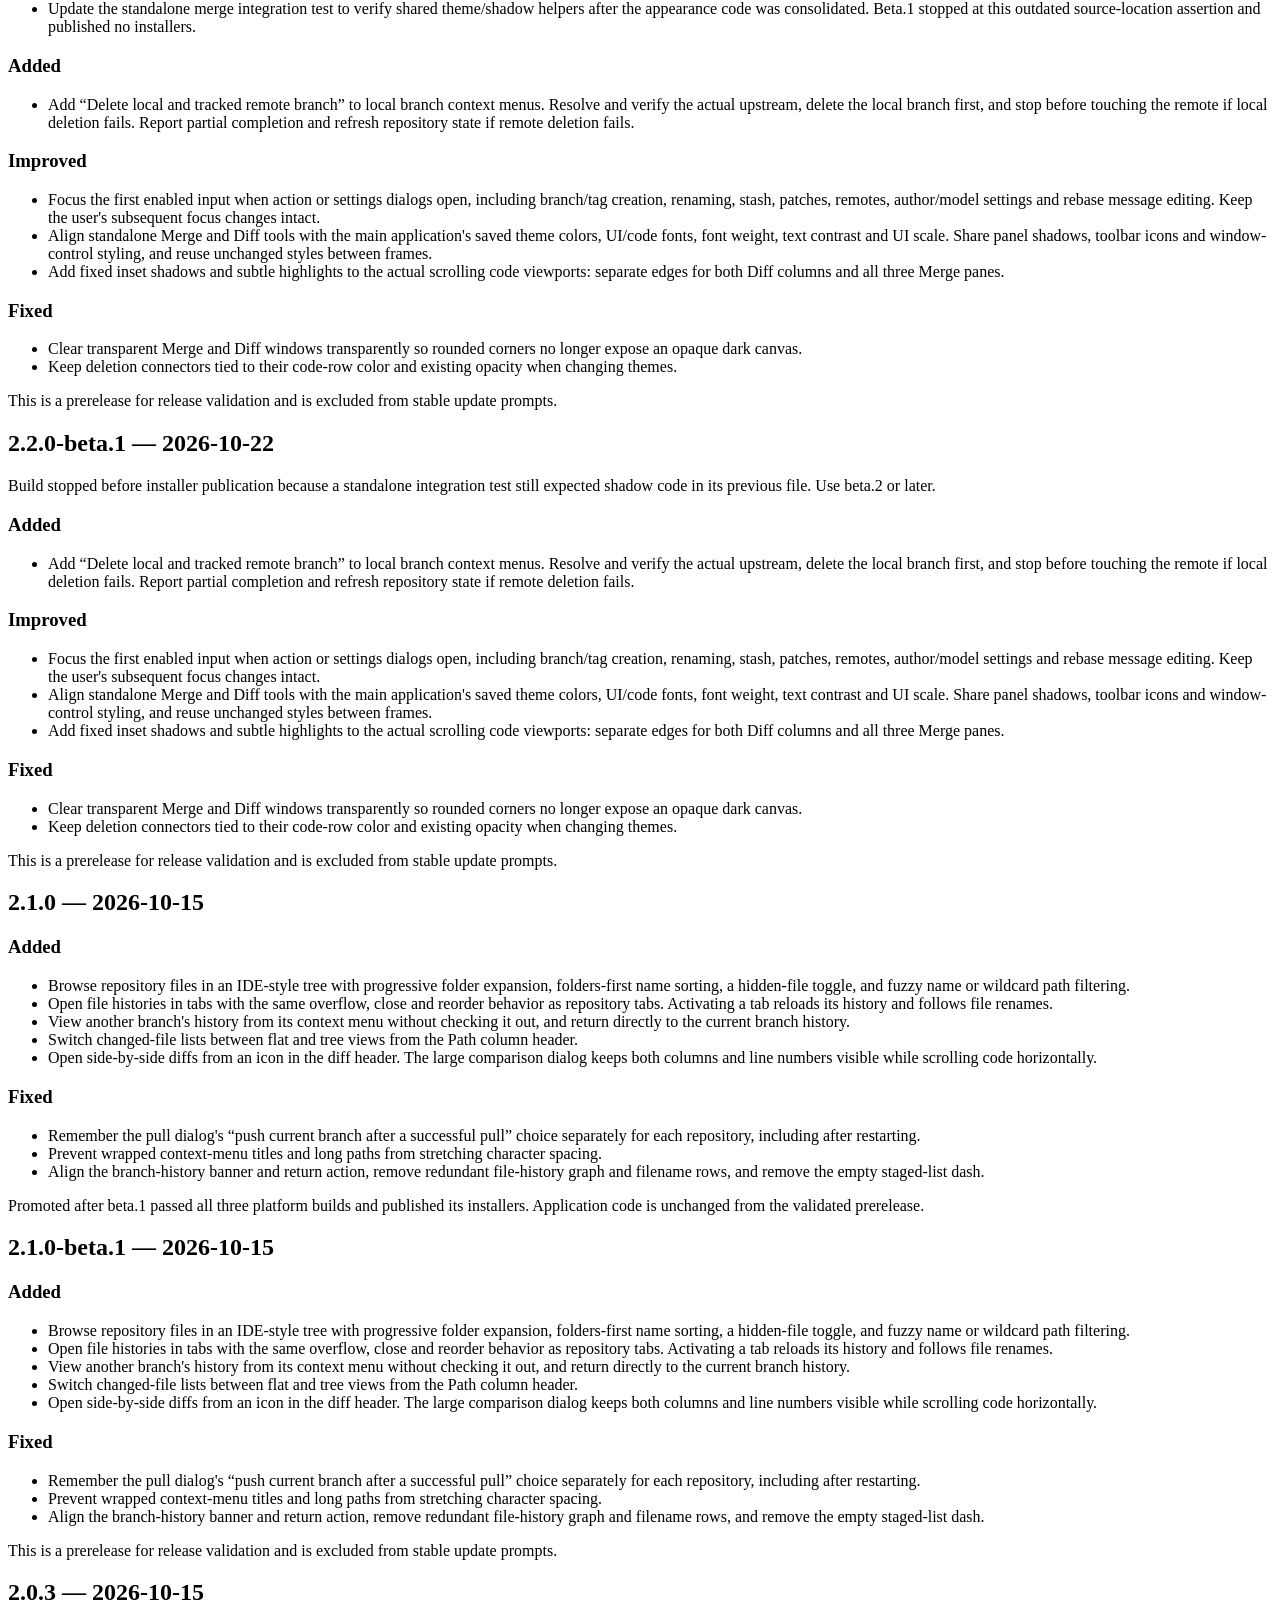
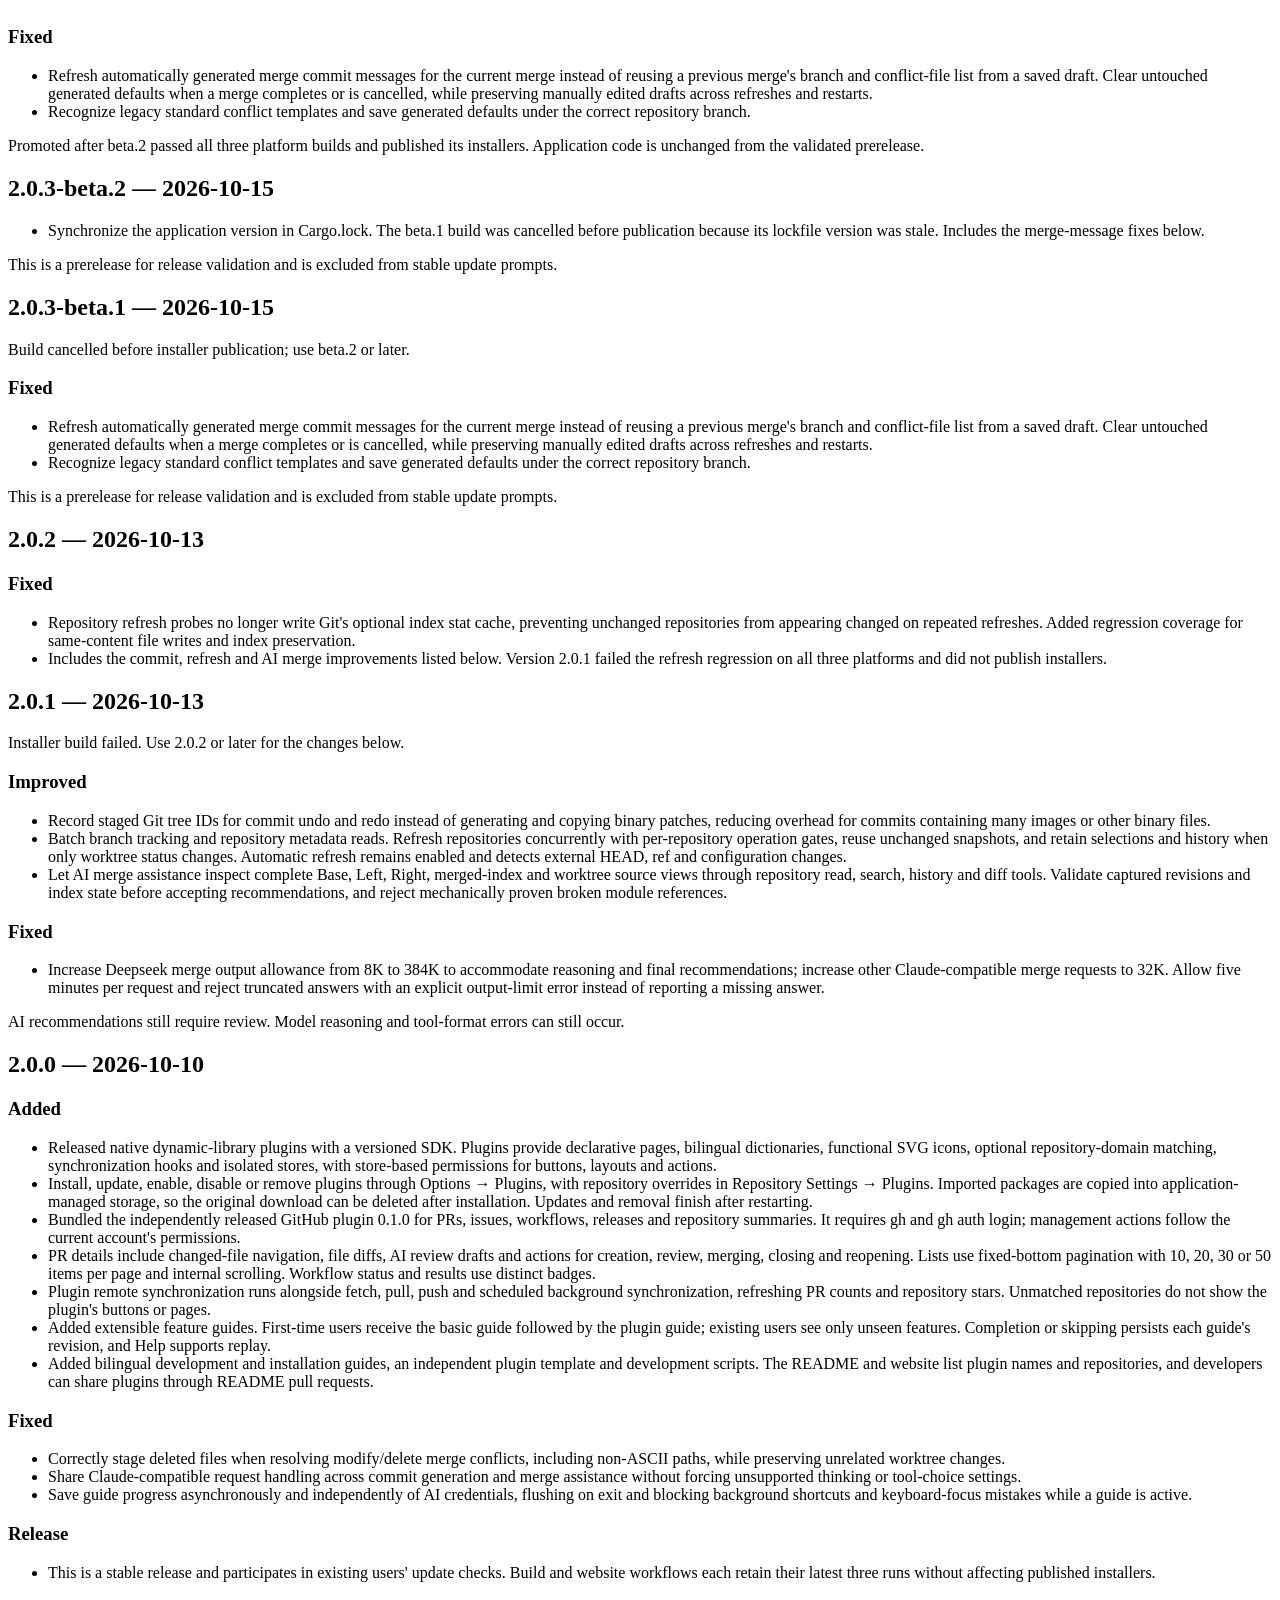
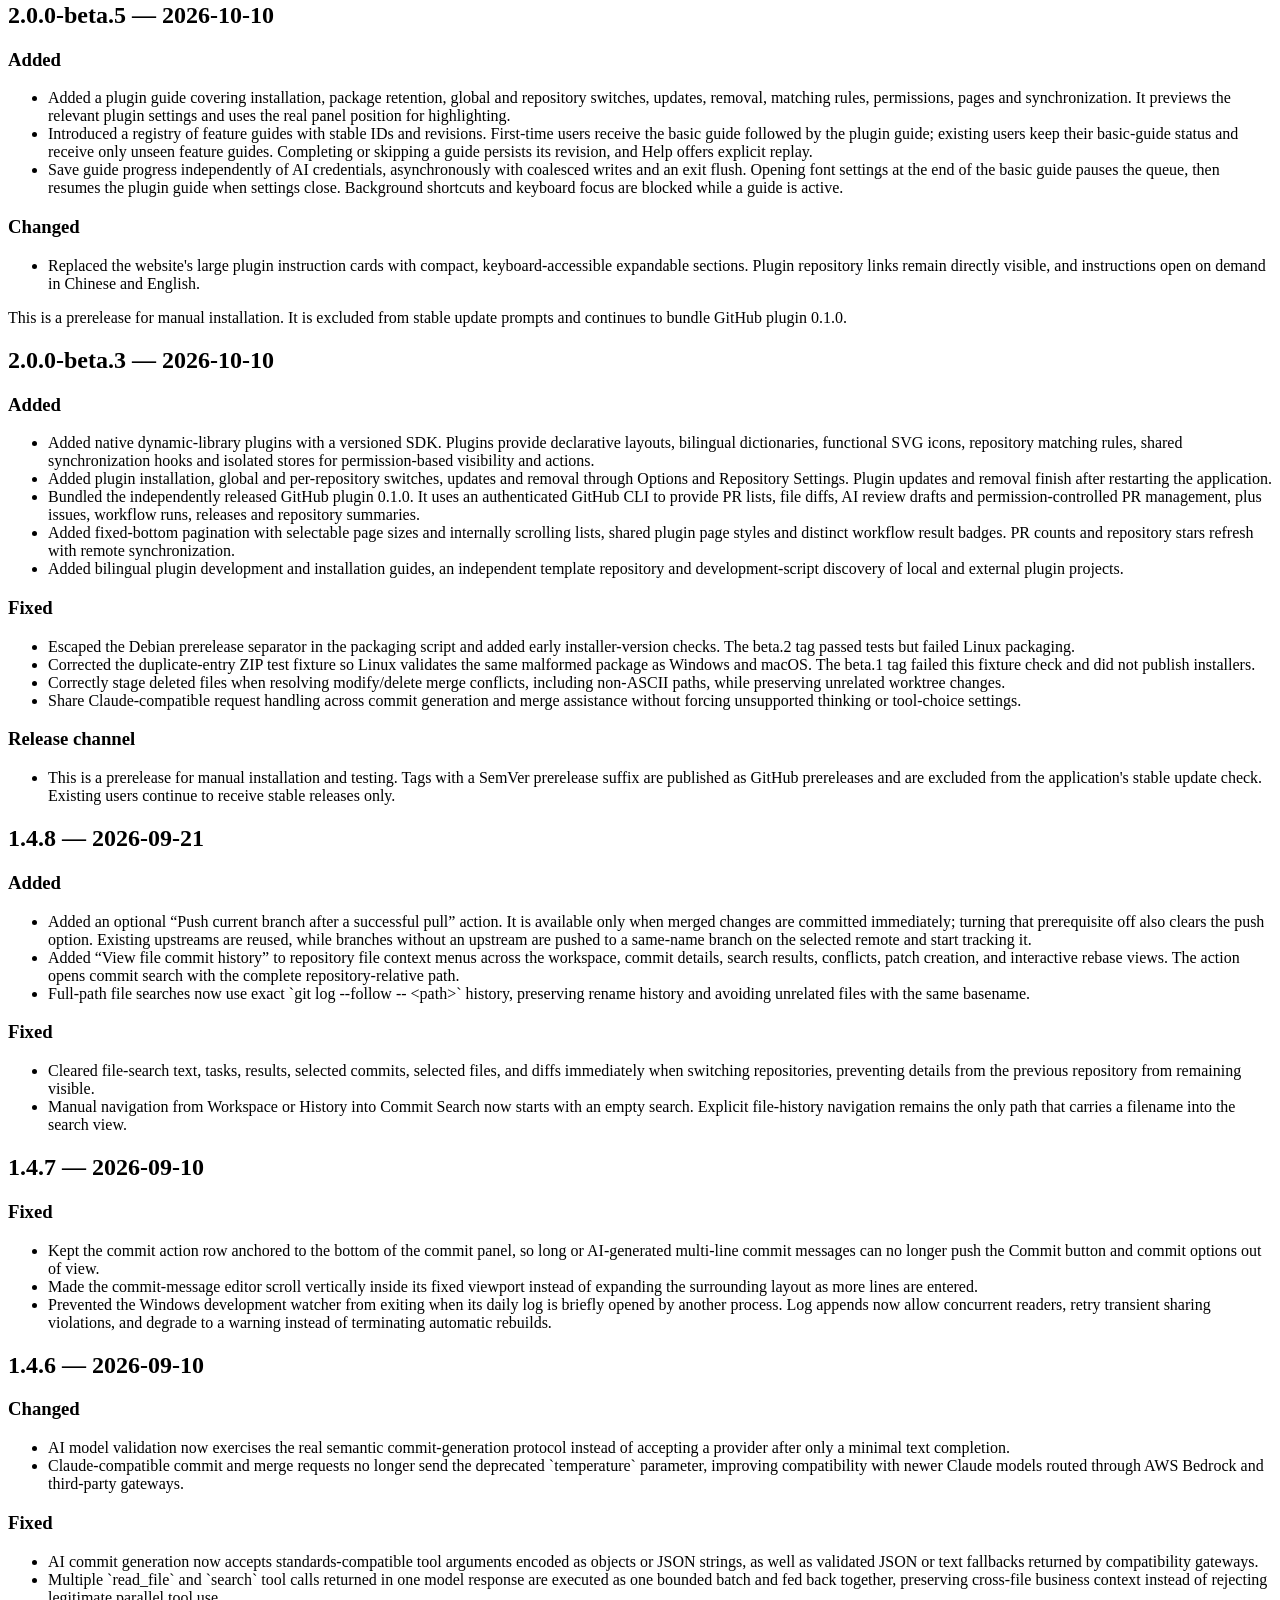
==== commit 0effaf77: "chore: promote validated 2.2.1-beta.4 to 2.2.1" ====
--- a/website/public/changelog.html
+++ b/website/public/changelog.html
@@ -26,6 +26,20 @@
 <h1>更新日志</h1>
 <p><a href="?lang=en">English</a> · <a href="?lang=zh">简体中文</a></p>
 <p>从 1.4.1 版本开始，在此记录面向用户的改动。 更早版本请查看 <a href="https://github.com/adoin/git-Agent/releases">GitHub Releases</a>。</p>
+<h2>2.2.1 — 2026-10-27</h2>
+<h3>修复</h3>
+<ul>
+<li>需要显式刷新时提升已排队的后台读取优先级，避免切分支后的前台刷新与被自身忙碌状态阻塞的后台请求互相等待。</li>
+</ul>
+<ul>
+<li>切分支后即使已切到其他仓库标签，也会在匹配的新快照返回后结束“正在切换分支”状态。刷新最终失败或任务中断时释放原仓库状态，重试及排队刷新期间继续保留保护。</li>
+<li>后台操作完成后只刷新原仓库，不再抢回当前标签或覆盖其他仓库的草稿、视图和加载状态；有更新的显式刷新或写入操作时忽略排队的旧自动刷新结果。</li>
+<li>拉取后自动推送、凭据重试及推送恢复确认绑定原仓库；自动快速推送前核对原本的本地分支，防止目标漂移。</li>
+<li>切换仓库时取消延迟工具栏单击及尚未提交的仓库操作表单，避免旧输入作用到另一个仓库。</li>
+<li>刷新分支相关读取缓存时保留正在执行的写入任务；工作线程异常后自动释放仓库独占权限，并跳过已放弃的独占等待者。</li>
+<li>后台 Git 命令错误带原仓库路径；保存及撤销成功提示只在对应仓库展示。</li>
+</ul>
+<p>beta.4 已通过三平台构建并发布安装包，本版在此基础上晋升正式版，应用代码与验证通过的预发布一致。</p>
 <h2>2.2.1-beta.4 — 2026-10-27</h2>
 <ul>
 <li>使用独占创建的唯一目录隔离并行上下文测试仓库，并保留 Git 初始化错误详情。beta.3 在 macOS 测试仓库初始化时停止，没有发布安装包；本次测试调整不改变生产合并或 AI 行为。</li>
@@ -358,6 +372,20 @@
 <h1>Changelog</h1>
 <p><a href="?lang=en">English</a> · <a href="?lang=zh">简体中文</a></p>
 <p>User-facing changes are recorded here starting with version 1.4.1. Earlier versions are documented in <a href="https://github.com/adoin/git-Agent/releases">GitHub Releases</a>.</p>
+<h2>2.2.1 — 2026-10-27</h2>
+<h3>Fixed</h3>
+<ul>
+<li>Promote queued background reads when an explicit reload is required, preventing a foreground checkout refresh from waiting on its own blocked background request.</li>
+</ul>
+<ul>
+<li>Finish branch-switch busy state after the matching fresh reload even when another repository tab is selected. Release the original repository on terminal reload errors or disconnection, while preserving the gate during retries and queued reloads.</li>
+<li>Refresh a completed operation&#x27;s original repository without switching the active tab or replacing another repository&#x27;s draft, view or loading state. Discard buffered automatic snapshots while a newer explicit reload or mutation is pending.</li>
+<li>Bind post-pull pushes, credential retries and push-recovery confirmations to their original repository. Verify the expected local branch before an automatic quick push.</li>
+<li>Cancel delayed toolbar clicks and unsubmitted repository forms after navigation so they cannot act on a different repository.</li>
+<li>Keep ongoing mutation tasks tracked during branch-sensitive read-cache invalidation. Release exclusive repository access automatically after worker failures and skip abandoned exclusive waiters.</li>
+<li>Include the originating repository path in background Git command errors, and show save/undo success feedback only for the active owner.</li>
+</ul>
+<p>Promoted after beta.4 passed all three platform builds and published its installers. Application code is unchanged from the validated prerelease.</p>
 <h2>2.2.1-beta.4 — 2026-10-27</h2>
 <ul>
 <li>Isolate parallel context-test repositories using exclusively allocated directories and retain Git initialization diagnostics. Beta.3 stopped at fixture initialization on macOS before installer publication; production merge/AI behavior is unchanged by this test adjustment.</li>
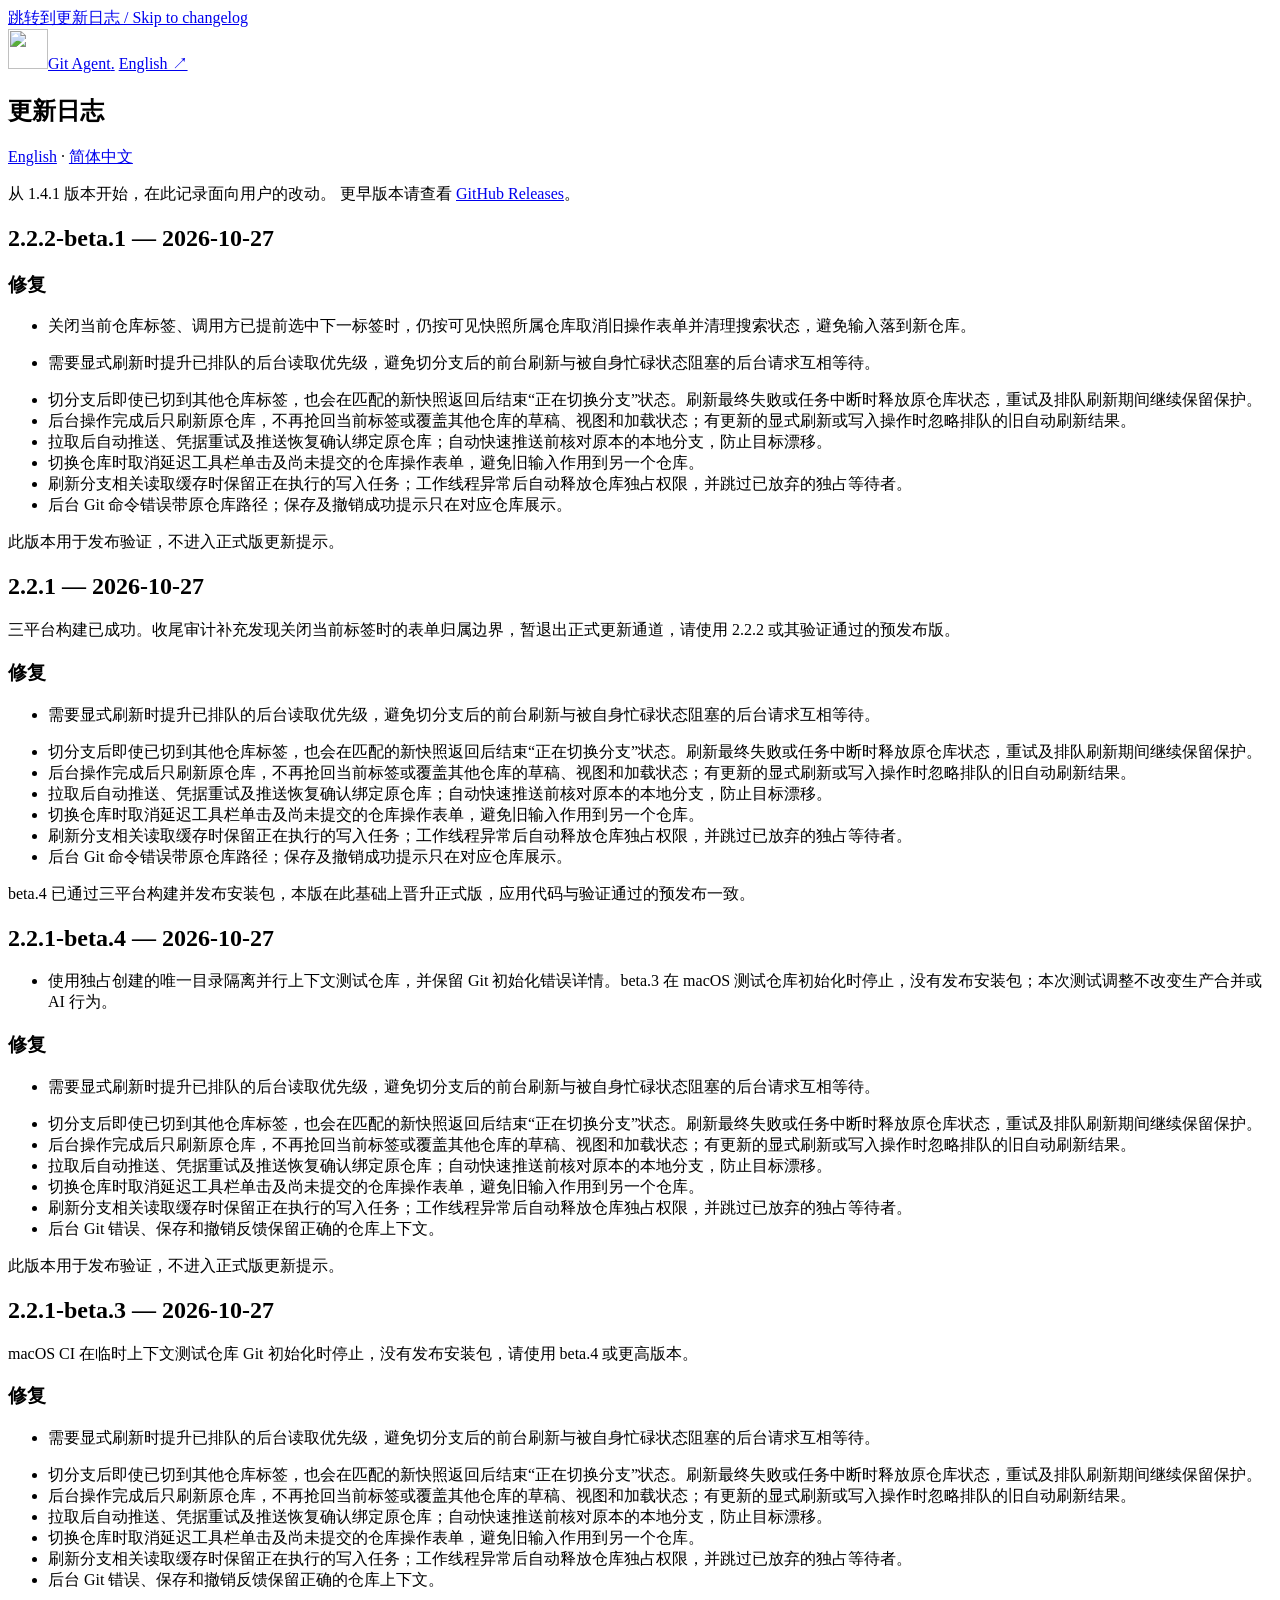
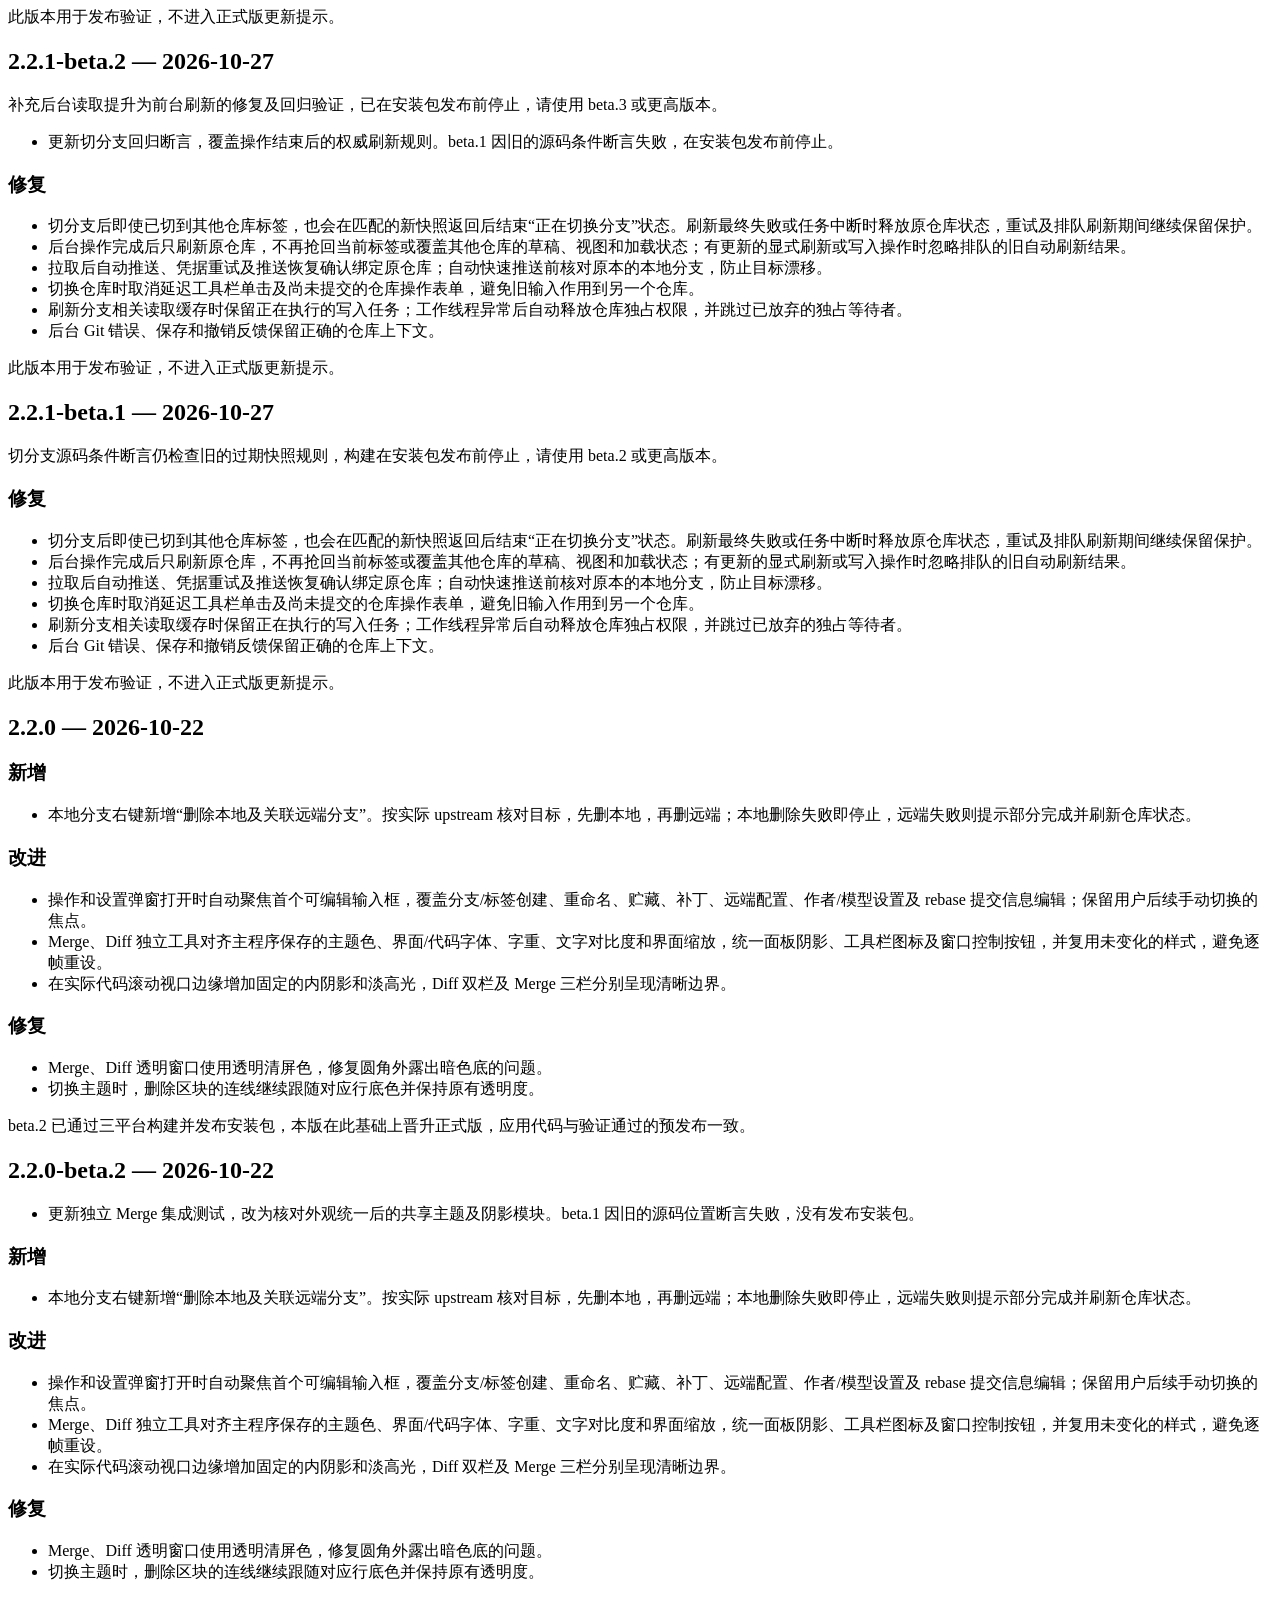
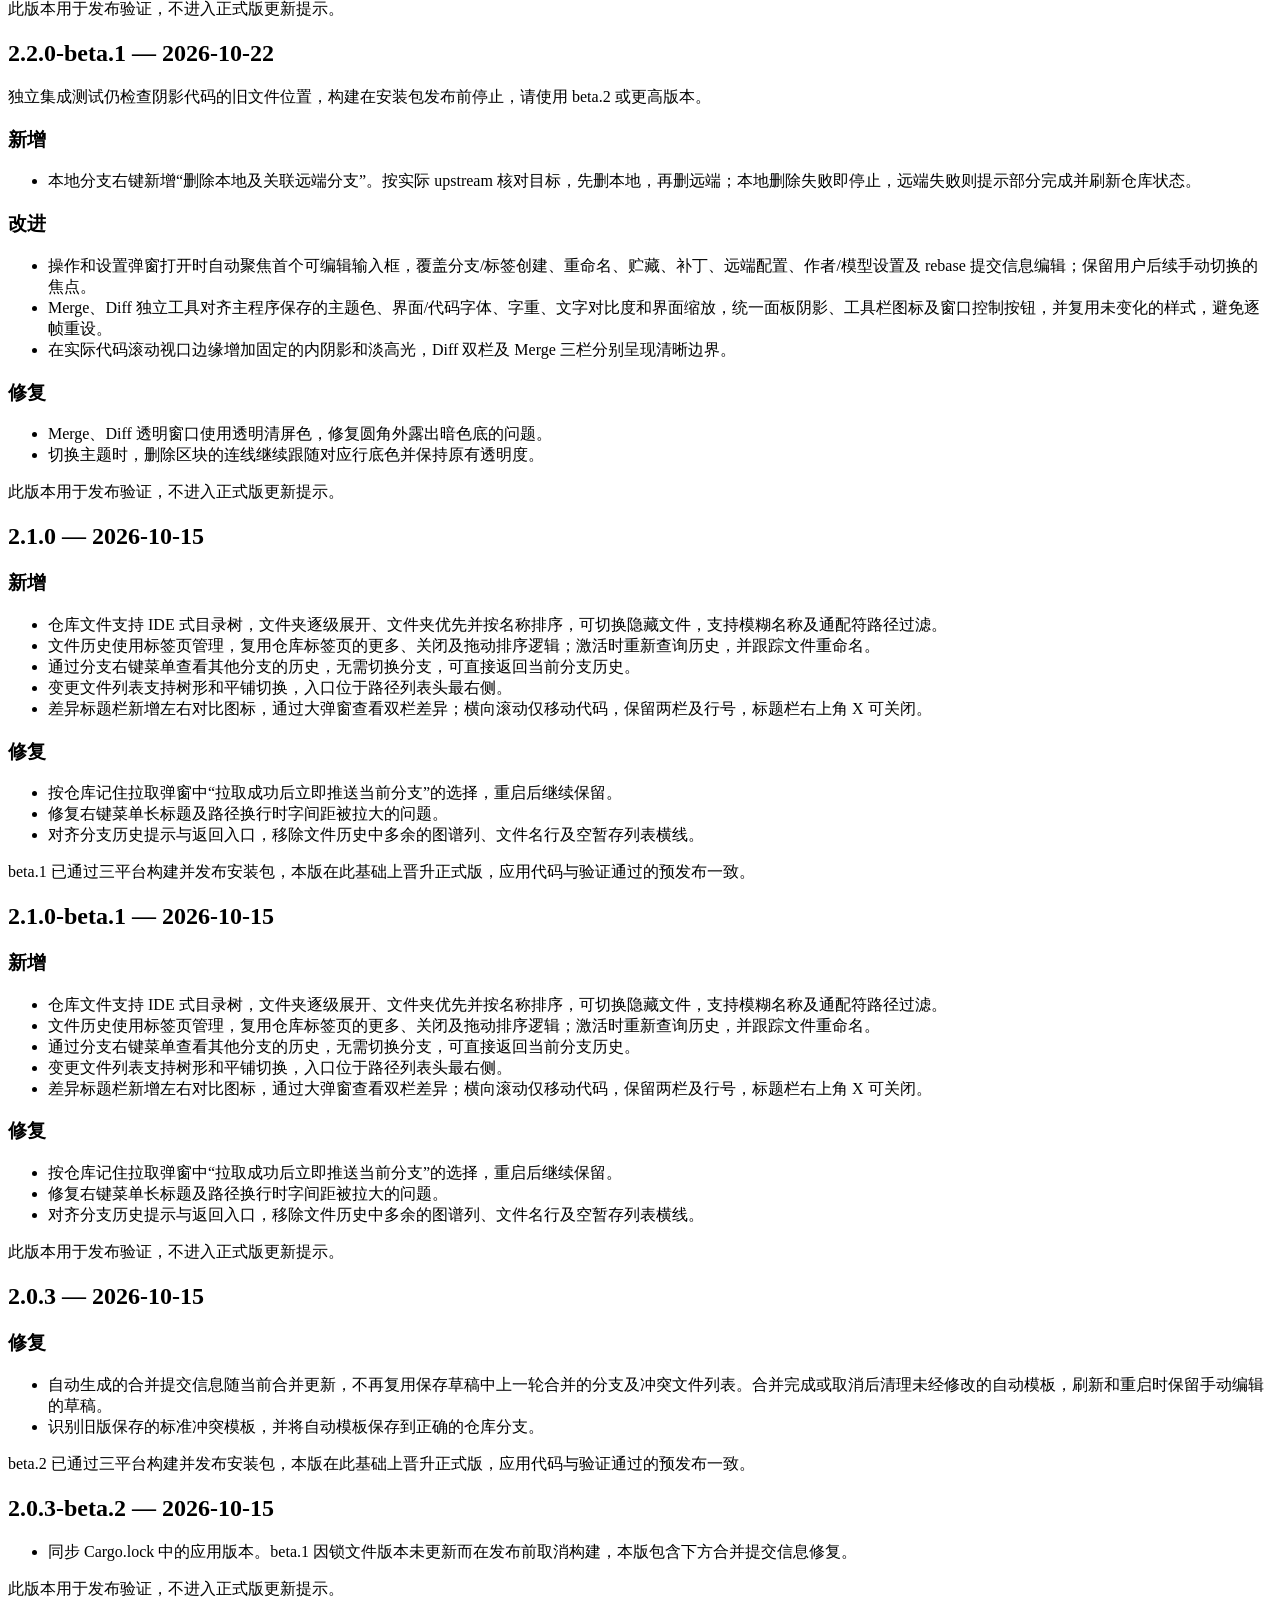
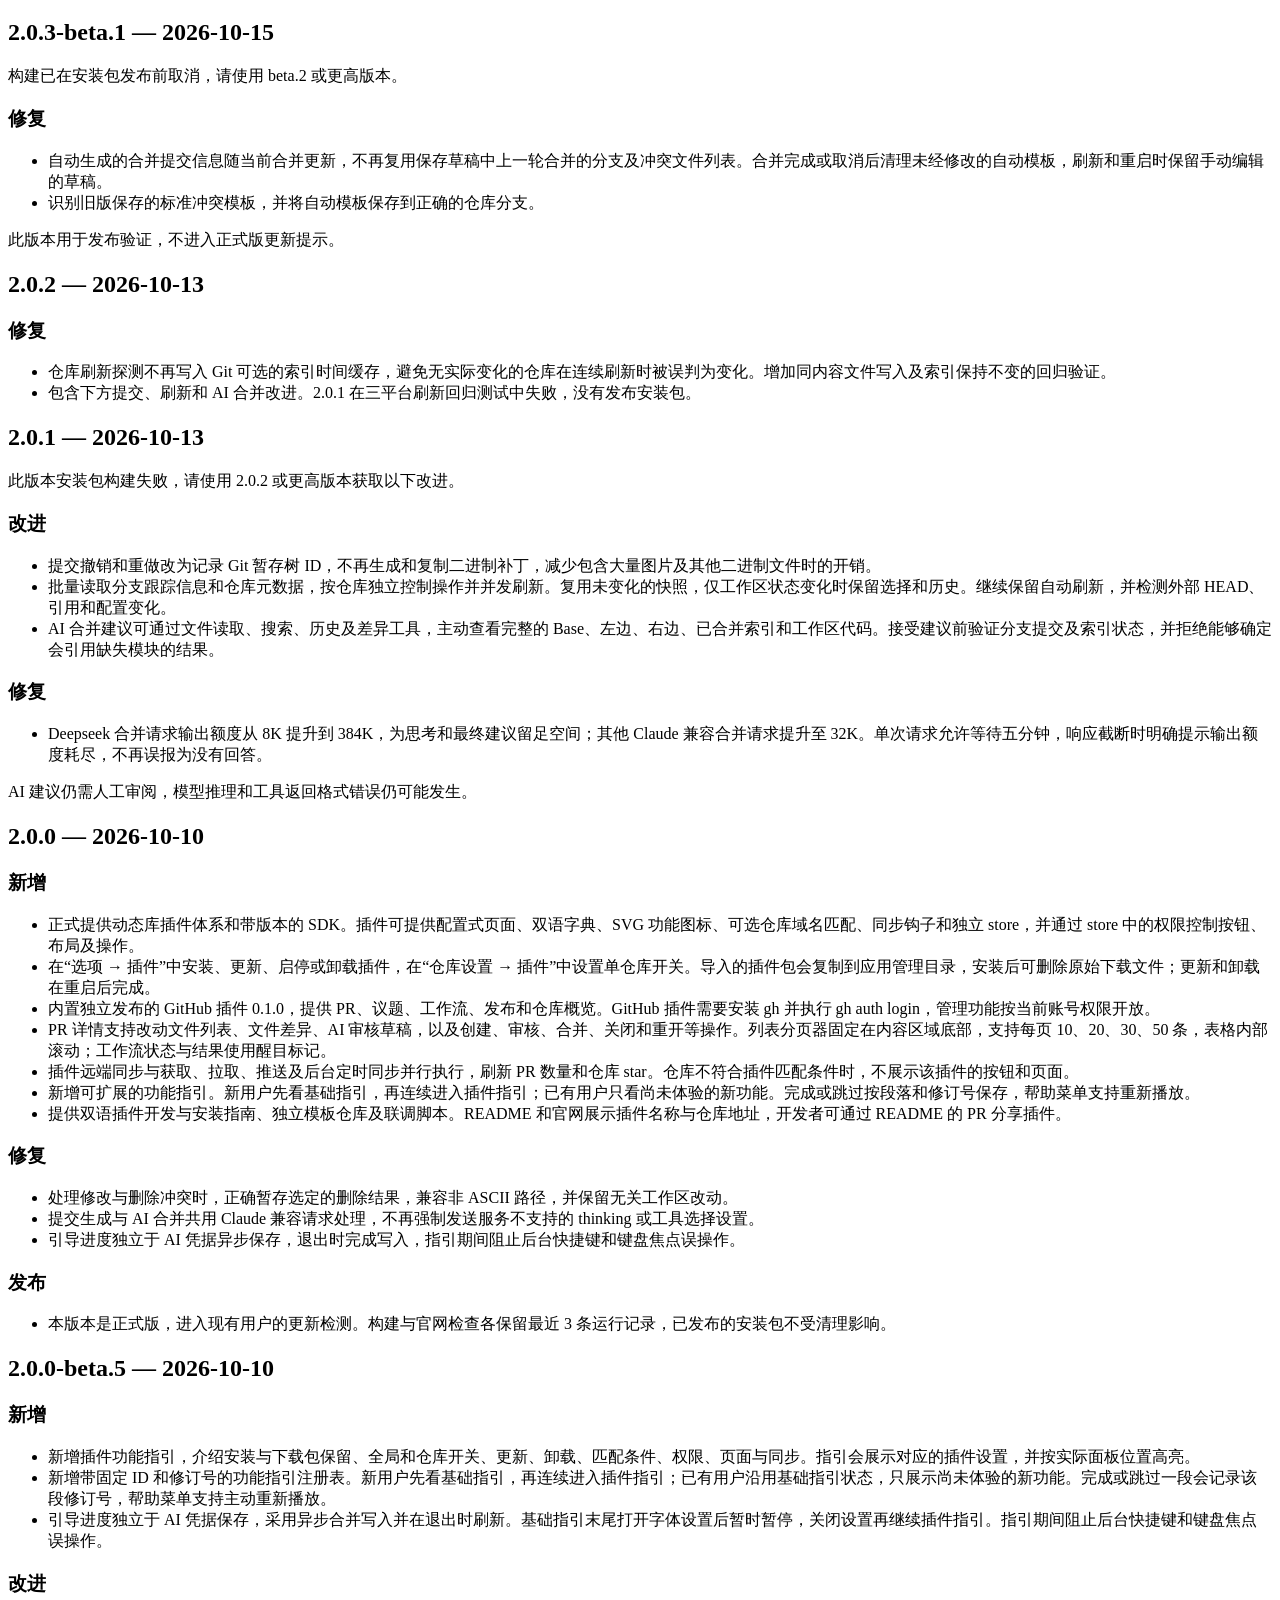
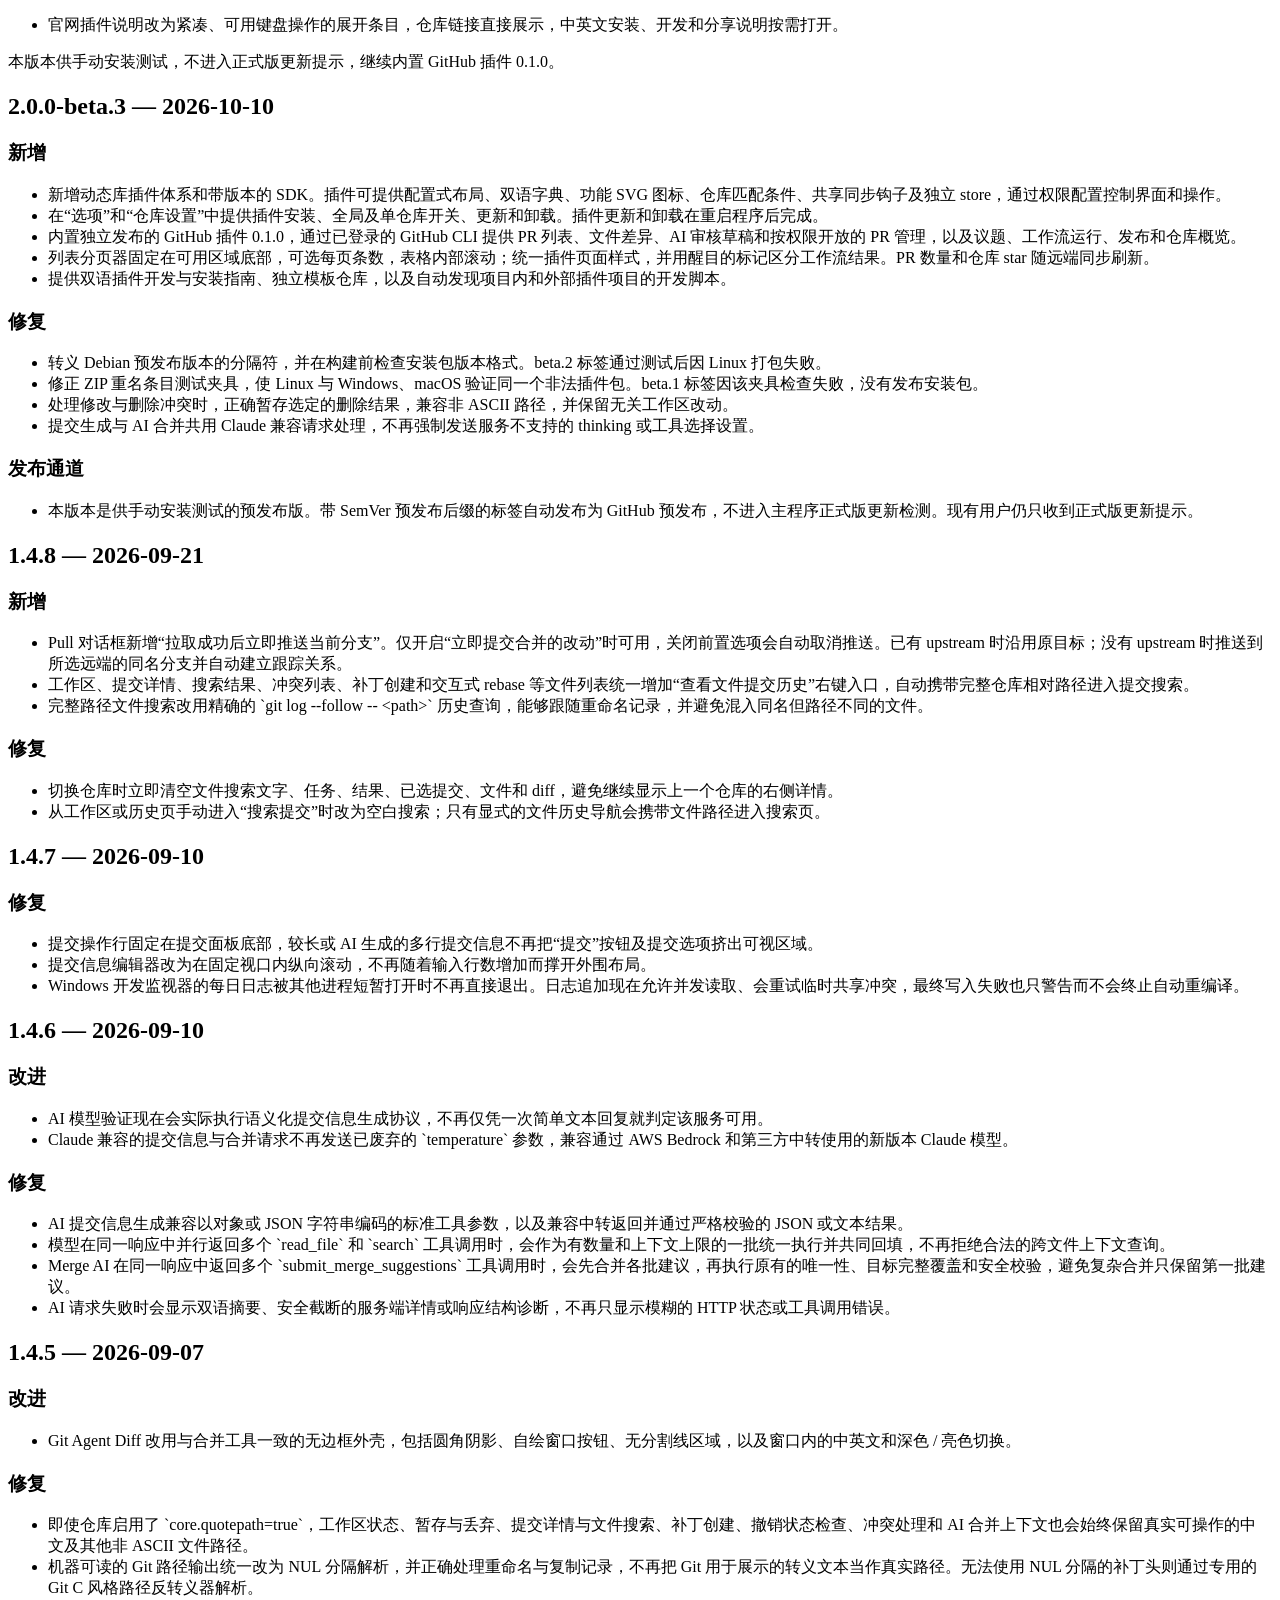
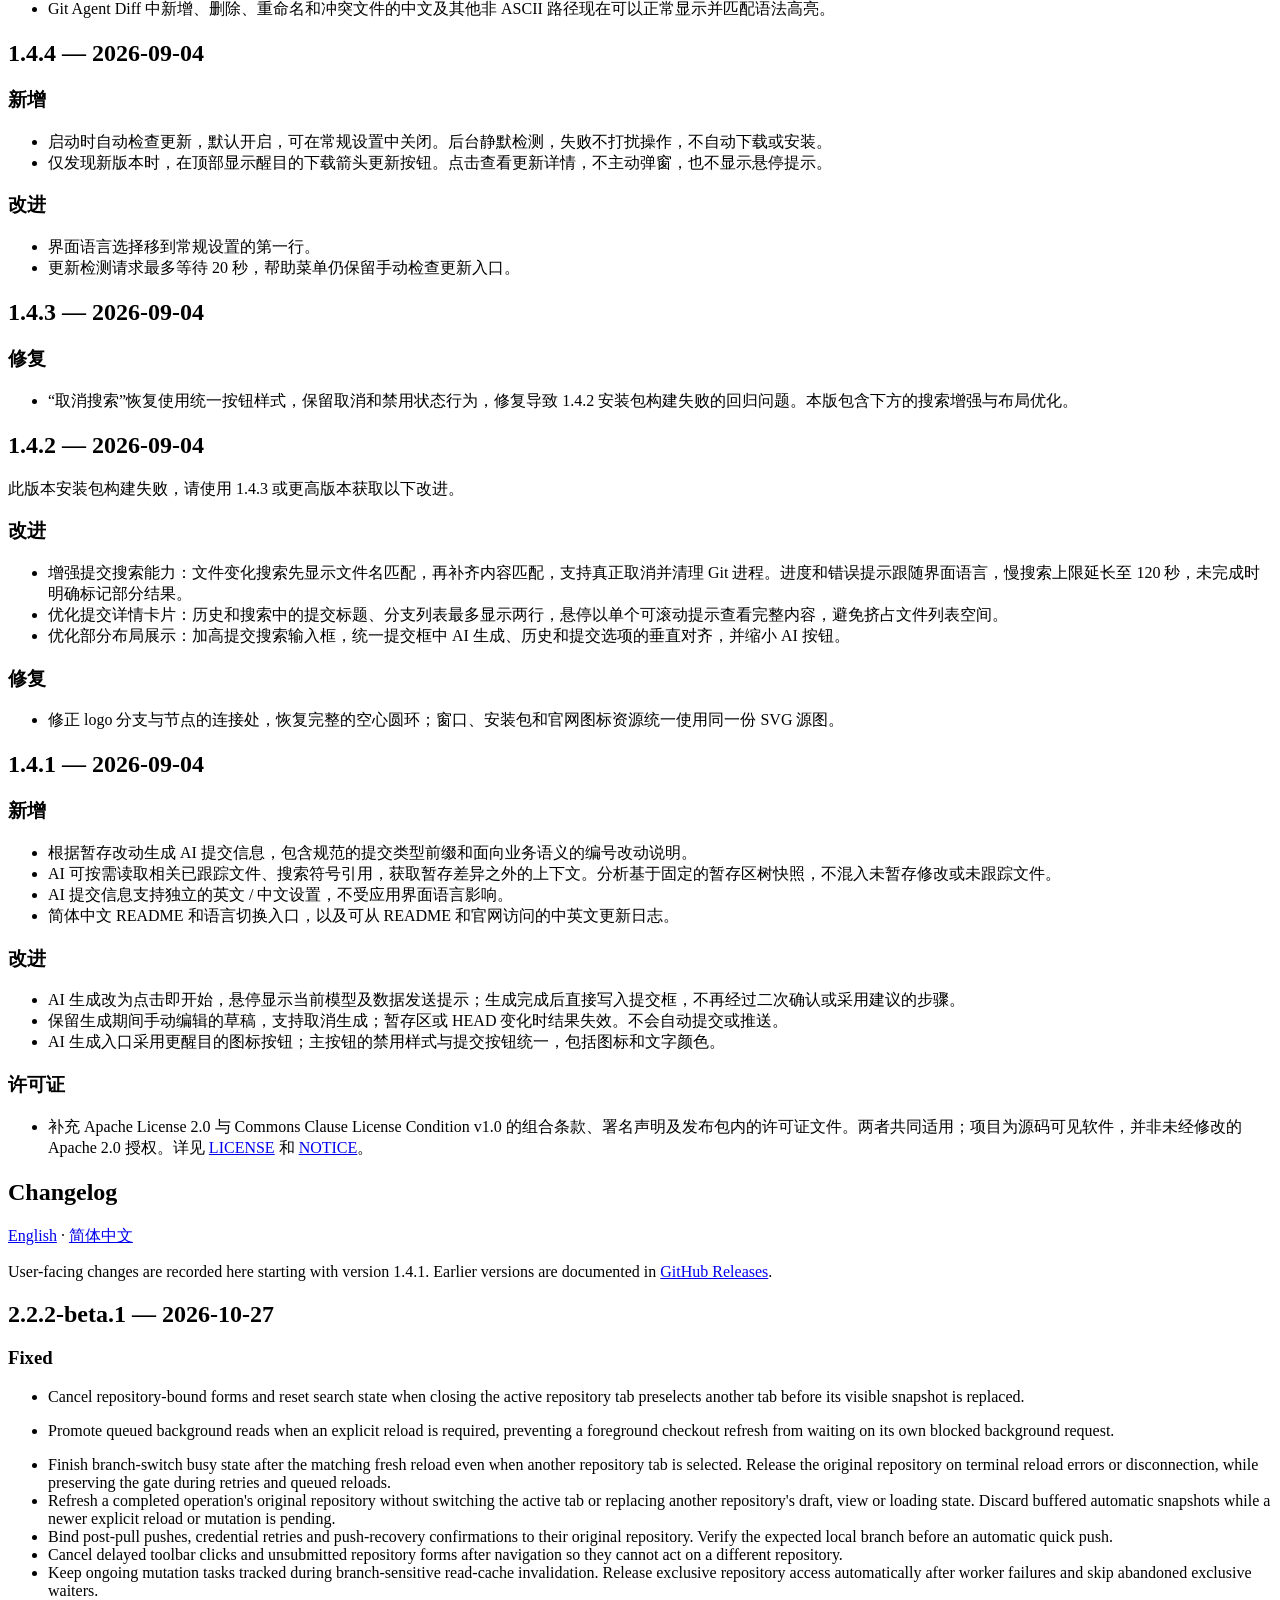
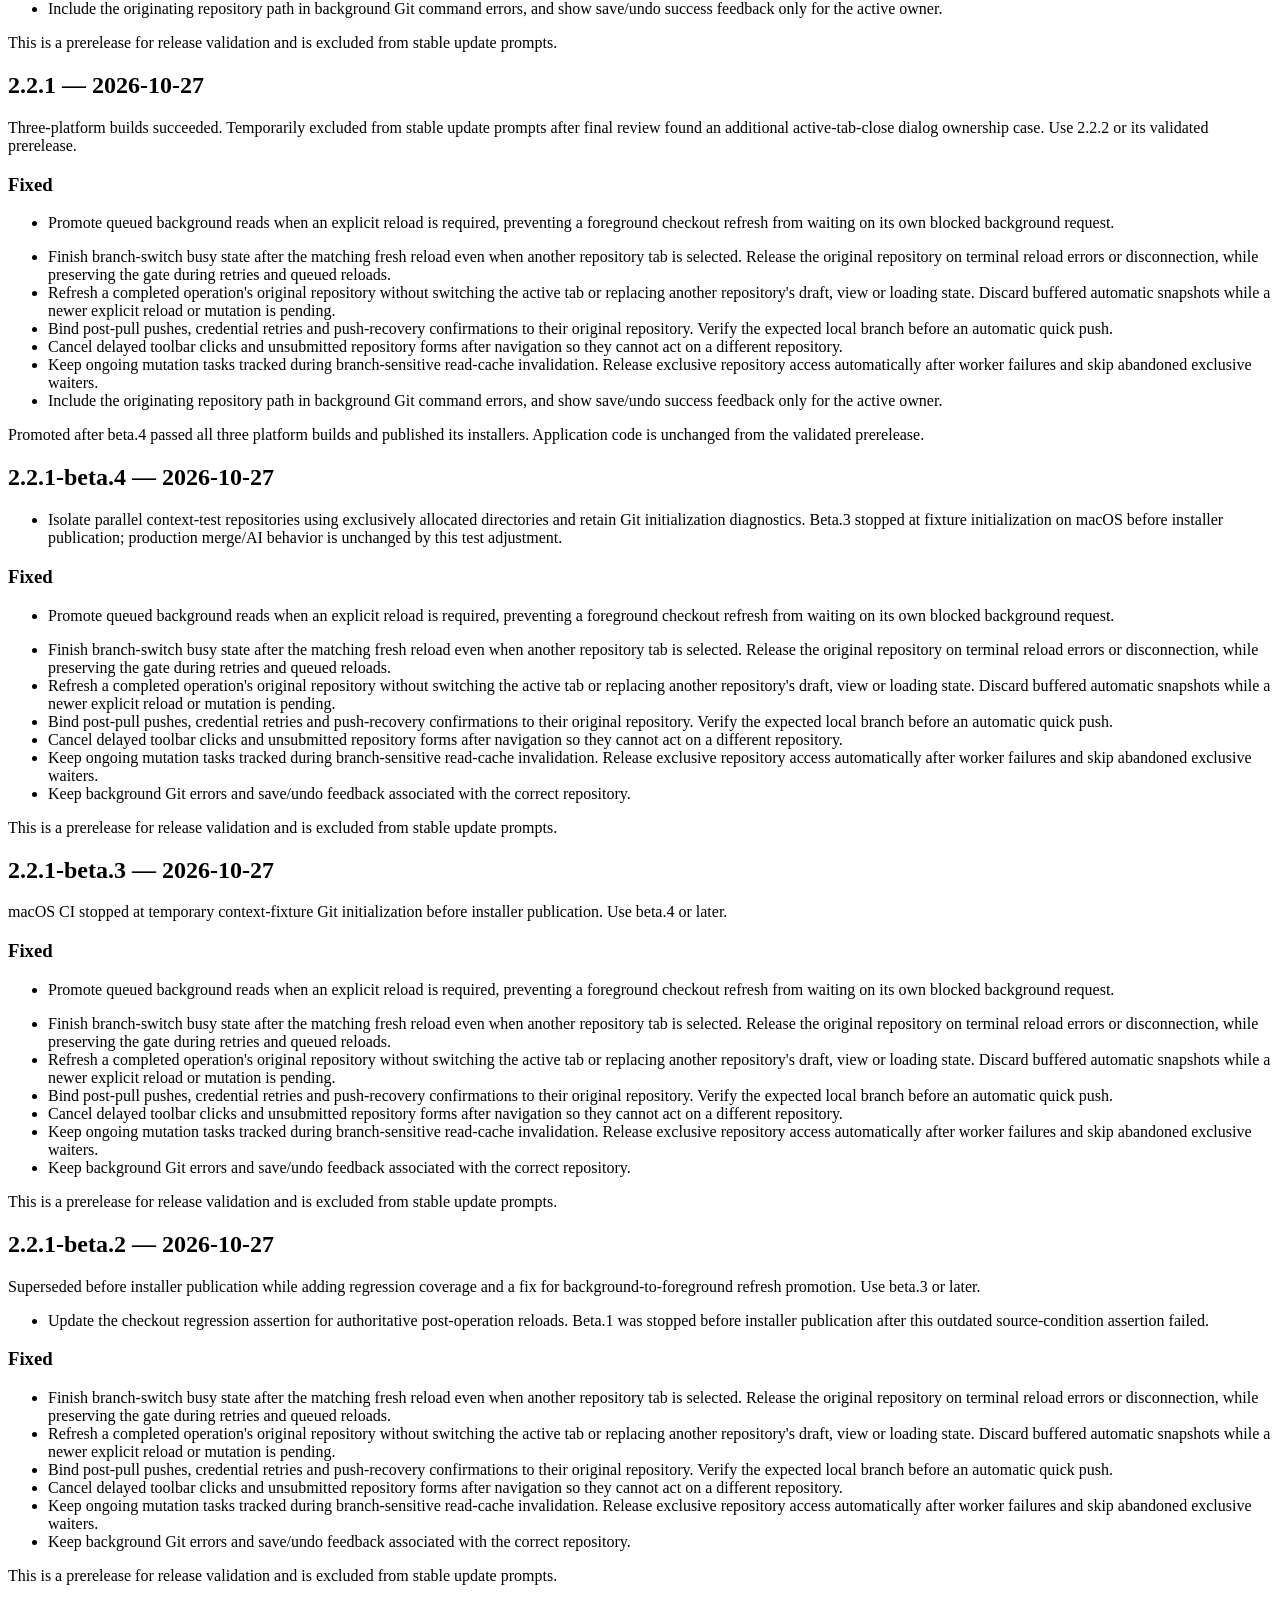
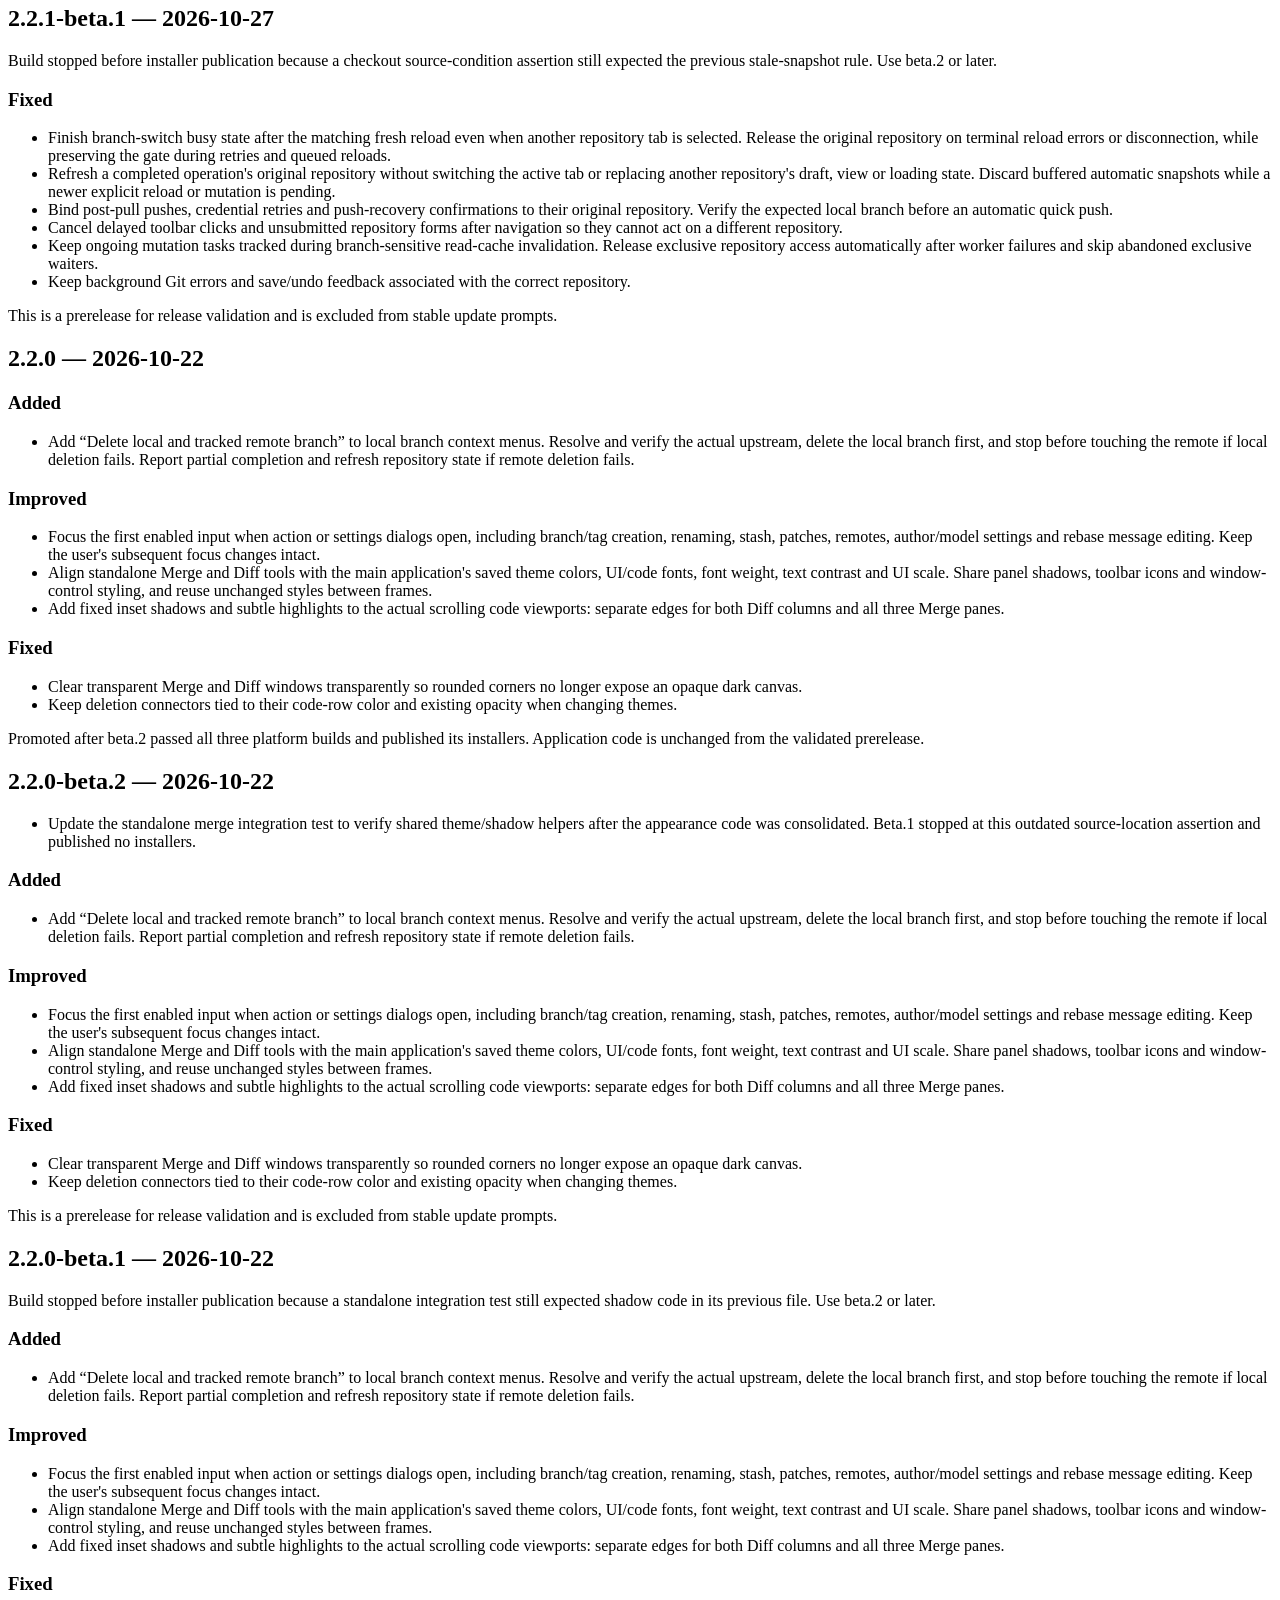
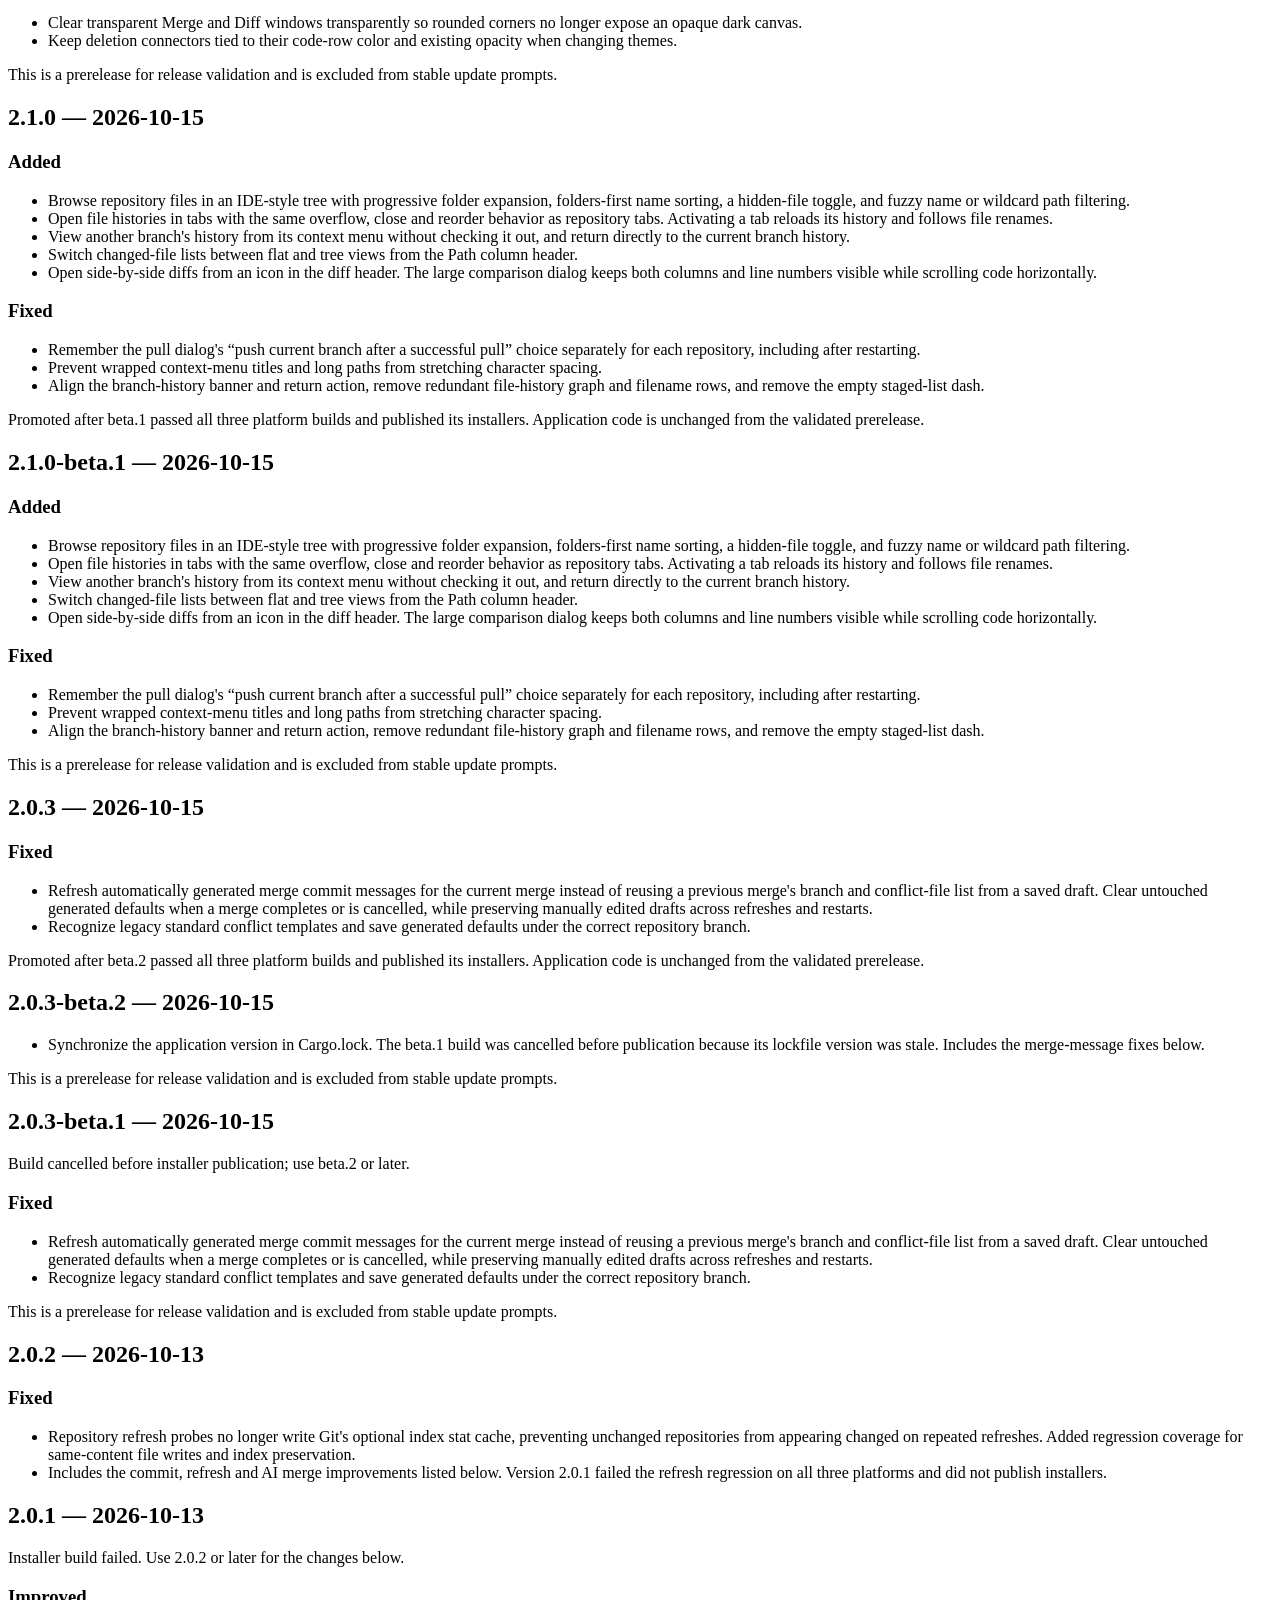
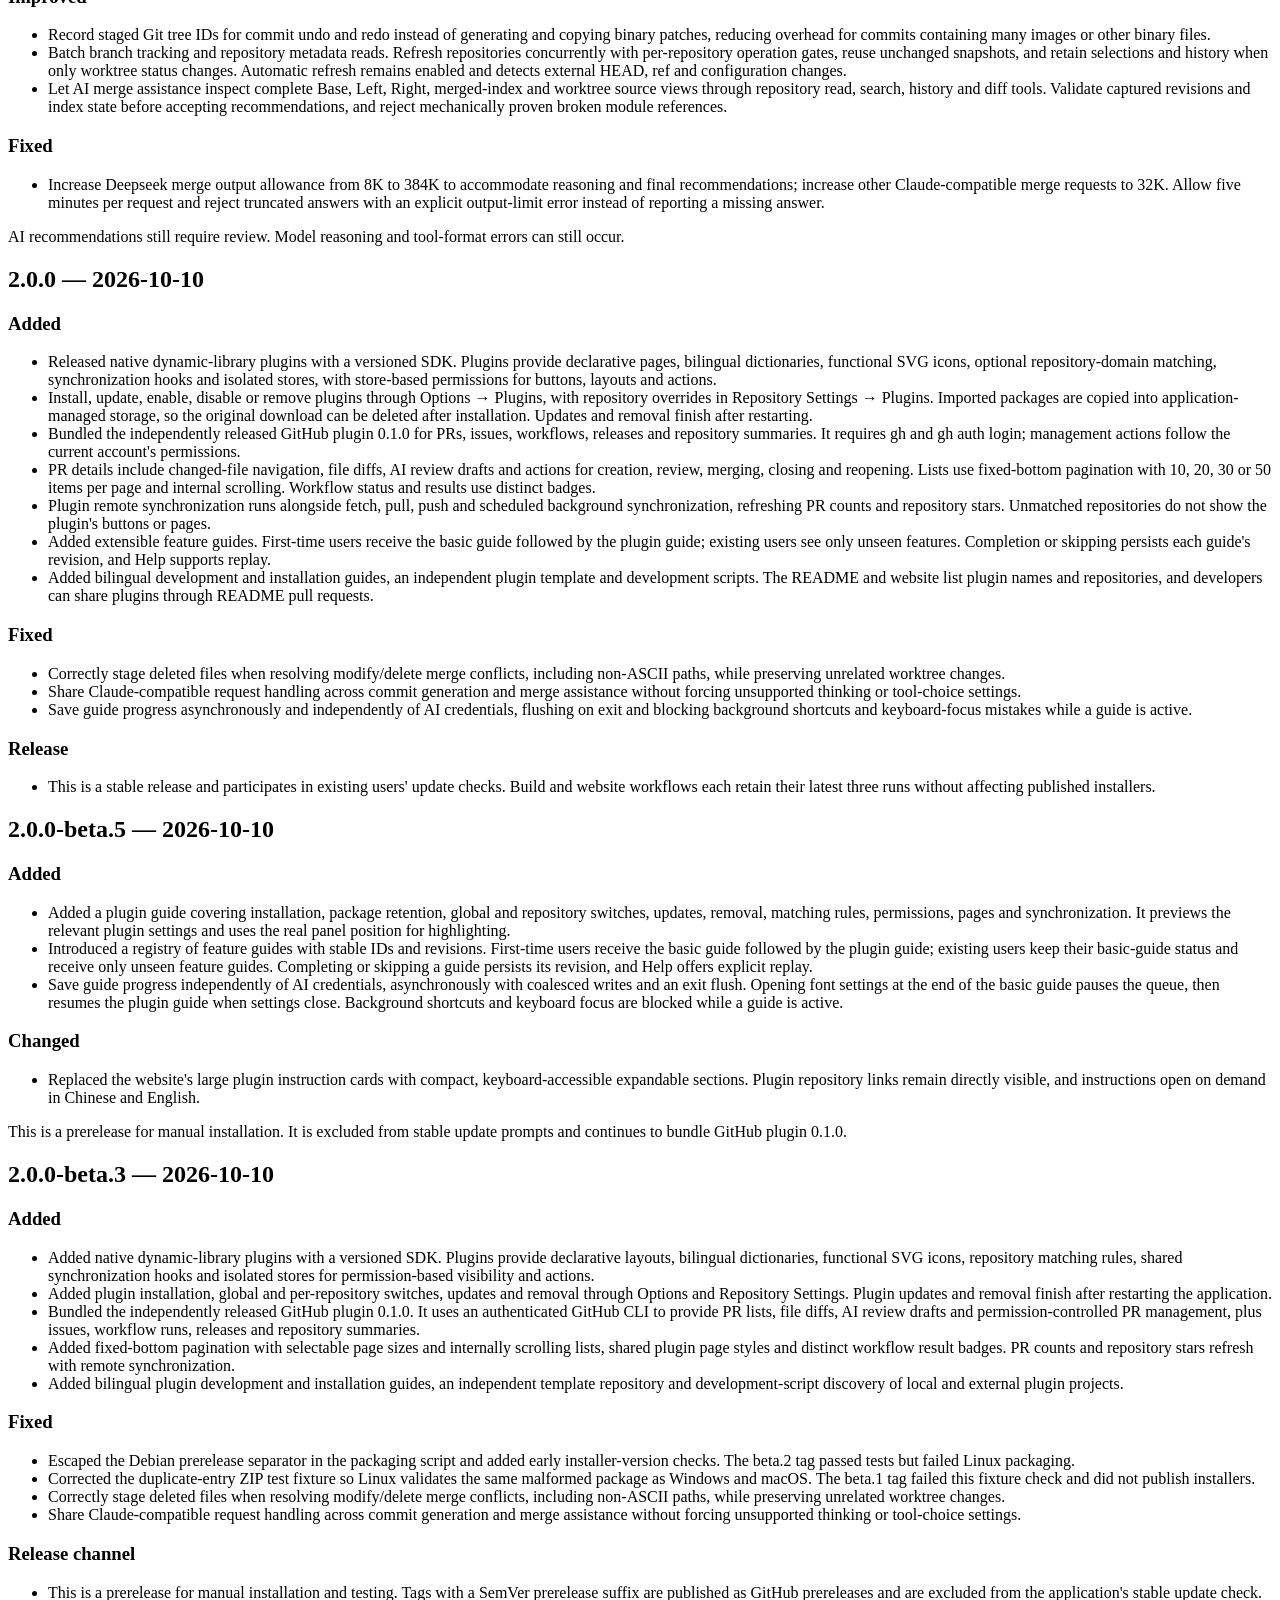
==== commit 86b72965: "Fix repository form ownership when closing active tabs" ====
--- a/website/public/changelog.html
+++ b/website/public/changelog.html
@@ -26,7 +26,25 @@
 <h1>更新日志</h1>
 <p><a href="?lang=en">English</a> · <a href="?lang=zh">简体中文</a></p>
 <p>从 1.4.1 版本开始，在此记录面向用户的改动。 更早版本请查看 <a href="https://github.com/adoin/git-Agent/releases">GitHub Releases</a>。</p>
+<h2>2.2.2-beta.1 — 2026-10-27</h2>
+<h3>修复</h3>
+<ul>
+<li>关闭当前仓库标签、调用方已提前选中下一标签时，仍按可见快照所属仓库取消旧操作表单并清理搜索状态，避免输入落到新仓库。</li>
+</ul>
+<ul>
+<li>需要显式刷新时提升已排队的后台读取优先级，避免切分支后的前台刷新与被自身忙碌状态阻塞的后台请求互相等待。</li>
+</ul>
+<ul>
+<li>切分支后即使已切到其他仓库标签，也会在匹配的新快照返回后结束“正在切换分支”状态。刷新最终失败或任务中断时释放原仓库状态，重试及排队刷新期间继续保留保护。</li>
+<li>后台操作完成后只刷新原仓库，不再抢回当前标签或覆盖其他仓库的草稿、视图和加载状态；有更新的显式刷新或写入操作时忽略排队的旧自动刷新结果。</li>
+<li>拉取后自动推送、凭据重试及推送恢复确认绑定原仓库；自动快速推送前核对原本的本地分支，防止目标漂移。</li>
+<li>切换仓库时取消延迟工具栏单击及尚未提交的仓库操作表单，避免旧输入作用到另一个仓库。</li>
+<li>刷新分支相关读取缓存时保留正在执行的写入任务；工作线程异常后自动释放仓库独占权限，并跳过已放弃的独占等待者。</li>
+<li>后台 Git 命令错误带原仓库路径；保存及撤销成功提示只在对应仓库展示。</li>
+</ul>
+<p>此版本用于发布验证，不进入正式版更新提示。</p>
 <h2>2.2.1 — 2026-10-27</h2>
+<p>三平台构建已成功。收尾审计补充发现关闭当前标签时的表单归属边界，暂退出正式更新通道，请使用 2.2.2 或其验证通过的预发布版。</p>
 <h3>修复</h3>
 <ul>
 <li>需要显式刷新时提升已排队的后台读取优先级，避免切分支后的前台刷新与被自身忙碌状态阻塞的后台请求互相等待。</li>
@@ -372,7 +390,25 @@
 <h1>Changelog</h1>
 <p><a href="?lang=en">English</a> · <a href="?lang=zh">简体中文</a></p>
 <p>User-facing changes are recorded here starting with version 1.4.1. Earlier versions are documented in <a href="https://github.com/adoin/git-Agent/releases">GitHub Releases</a>.</p>
+<h2>2.2.2-beta.1 — 2026-10-27</h2>
+<h3>Fixed</h3>
+<ul>
+<li>Cancel repository-bound forms and reset search state when closing the active repository tab preselects another tab before its visible snapshot is replaced.</li>
+</ul>
+<ul>
+<li>Promote queued background reads when an explicit reload is required, preventing a foreground checkout refresh from waiting on its own blocked background request.</li>
+</ul>
+<ul>
+<li>Finish branch-switch busy state after the matching fresh reload even when another repository tab is selected. Release the original repository on terminal reload errors or disconnection, while preserving the gate during retries and queued reloads.</li>
+<li>Refresh a completed operation&#x27;s original repository without switching the active tab or replacing another repository&#x27;s draft, view or loading state. Discard buffered automatic snapshots while a newer explicit reload or mutation is pending.</li>
+<li>Bind post-pull pushes, credential retries and push-recovery confirmations to their original repository. Verify the expected local branch before an automatic quick push.</li>
+<li>Cancel delayed toolbar clicks and unsubmitted repository forms after navigation so they cannot act on a different repository.</li>
+<li>Keep ongoing mutation tasks tracked during branch-sensitive read-cache invalidation. Release exclusive repository access automatically after worker failures and skip abandoned exclusive waiters.</li>
+<li>Include the originating repository path in background Git command errors, and show save/undo success feedback only for the active owner.</li>
+</ul>
+<p>This is a prerelease for release validation and is excluded from stable update prompts.</p>
 <h2>2.2.1 — 2026-10-27</h2>
+<p>Three-platform builds succeeded. Temporarily excluded from stable update prompts after final review found an additional active-tab-close dialog ownership case. Use 2.2.2 or its validated prerelease.</p>
 <h3>Fixed</h3>
 <ul>
 <li>Promote queued background reads when an explicit reload is required, preventing a foreground checkout refresh from waiting on its own blocked background request.</li>
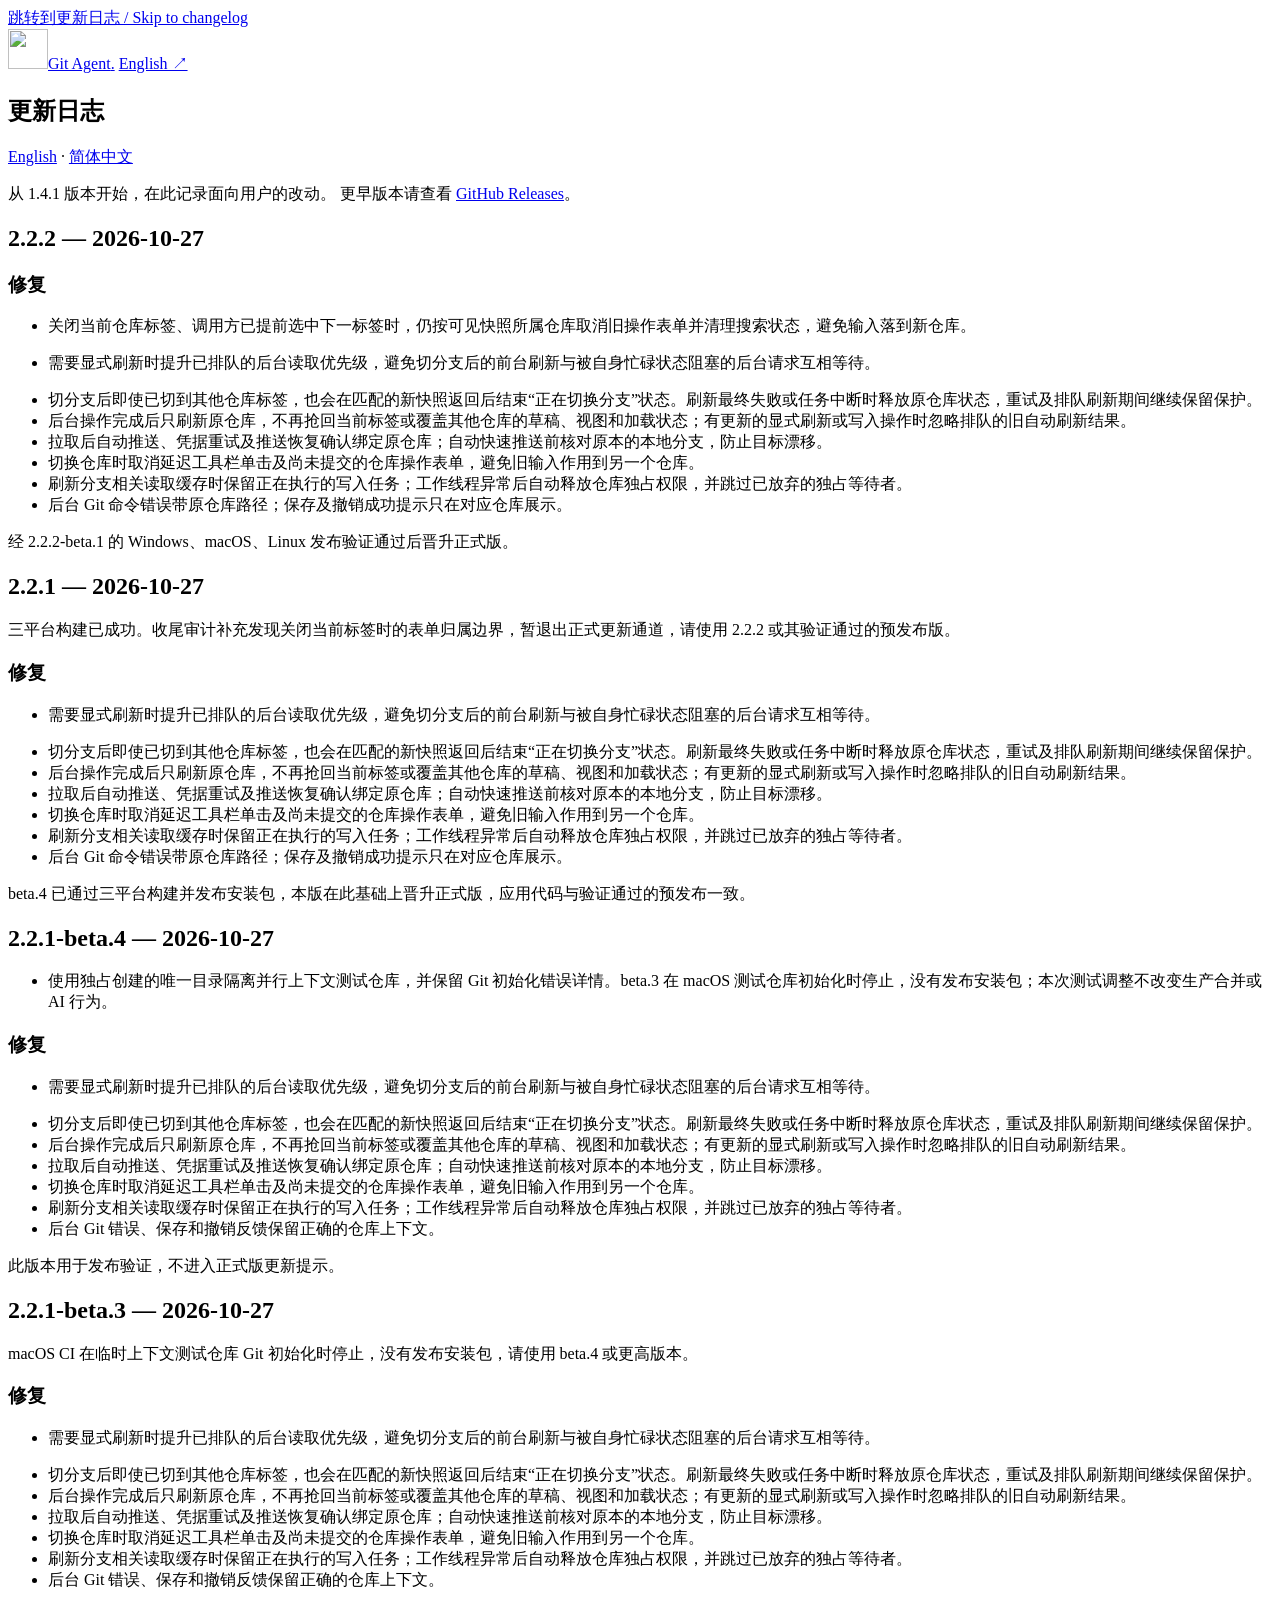
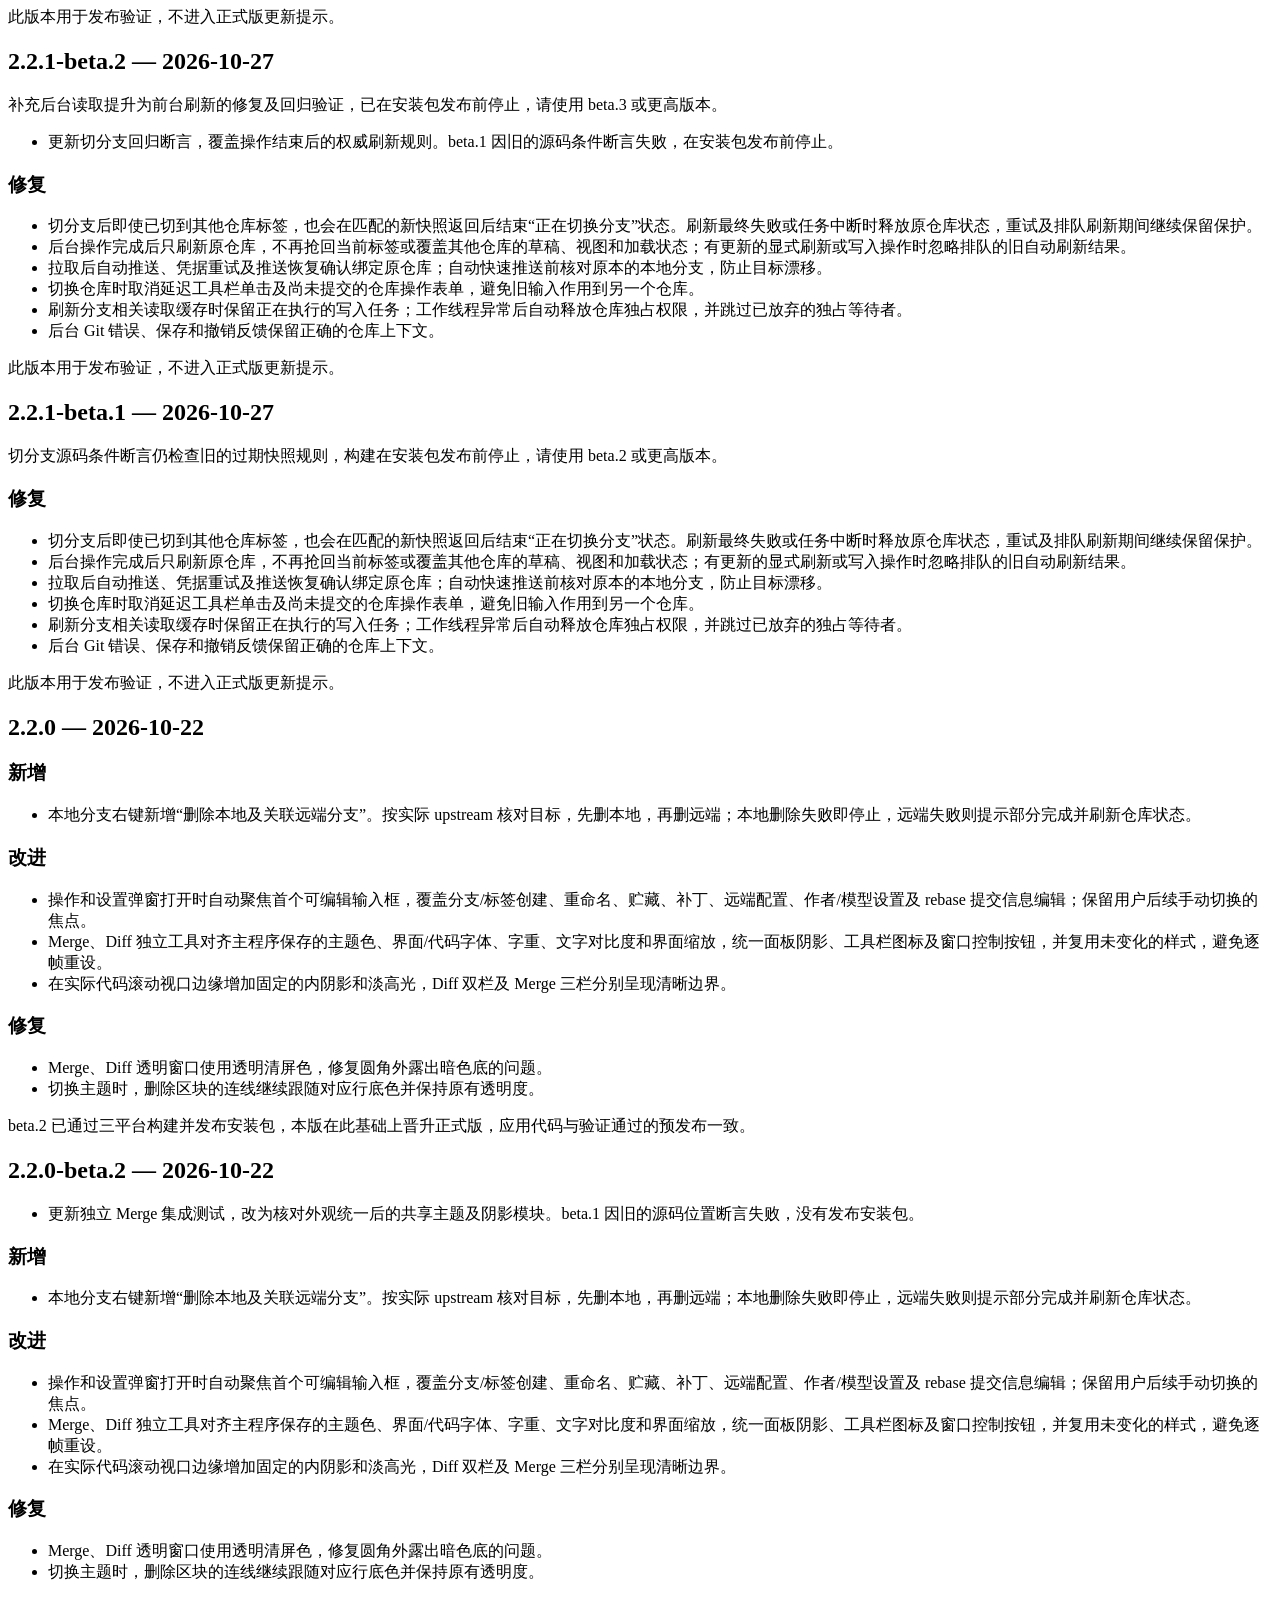
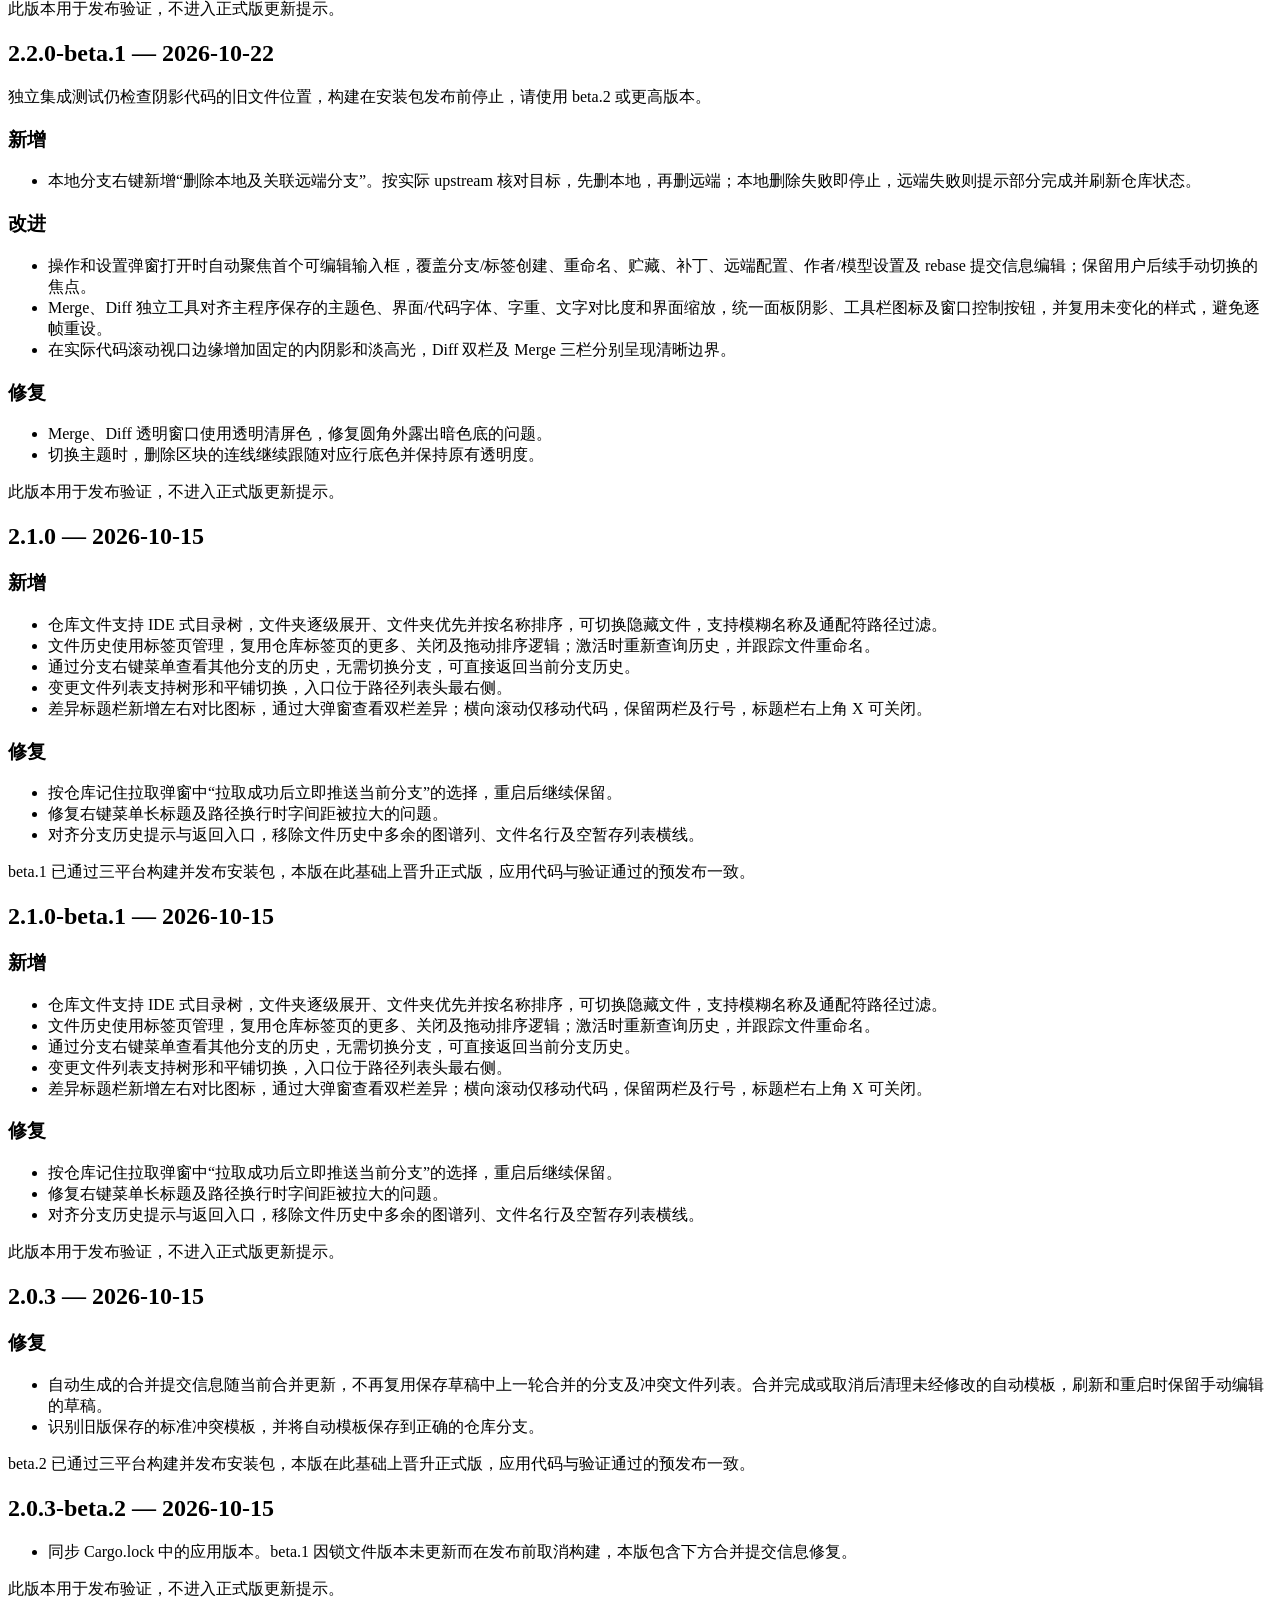
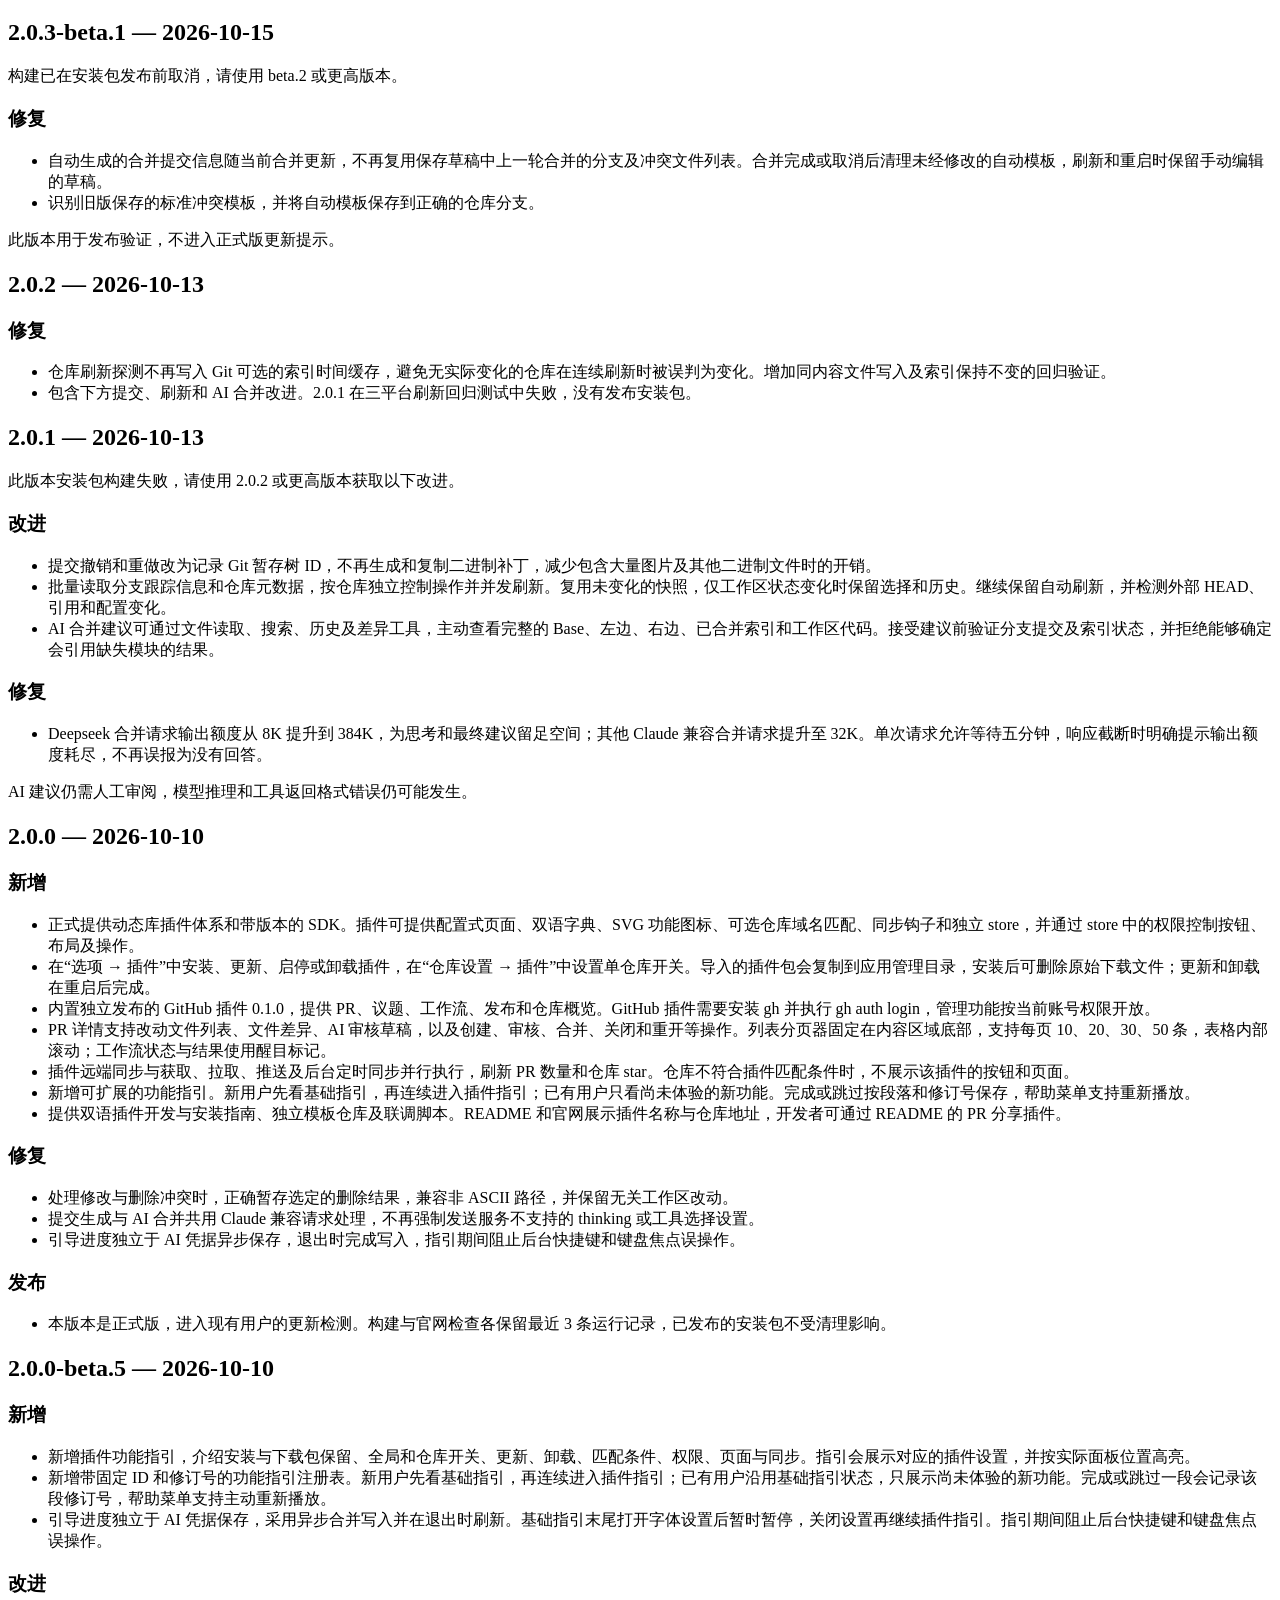
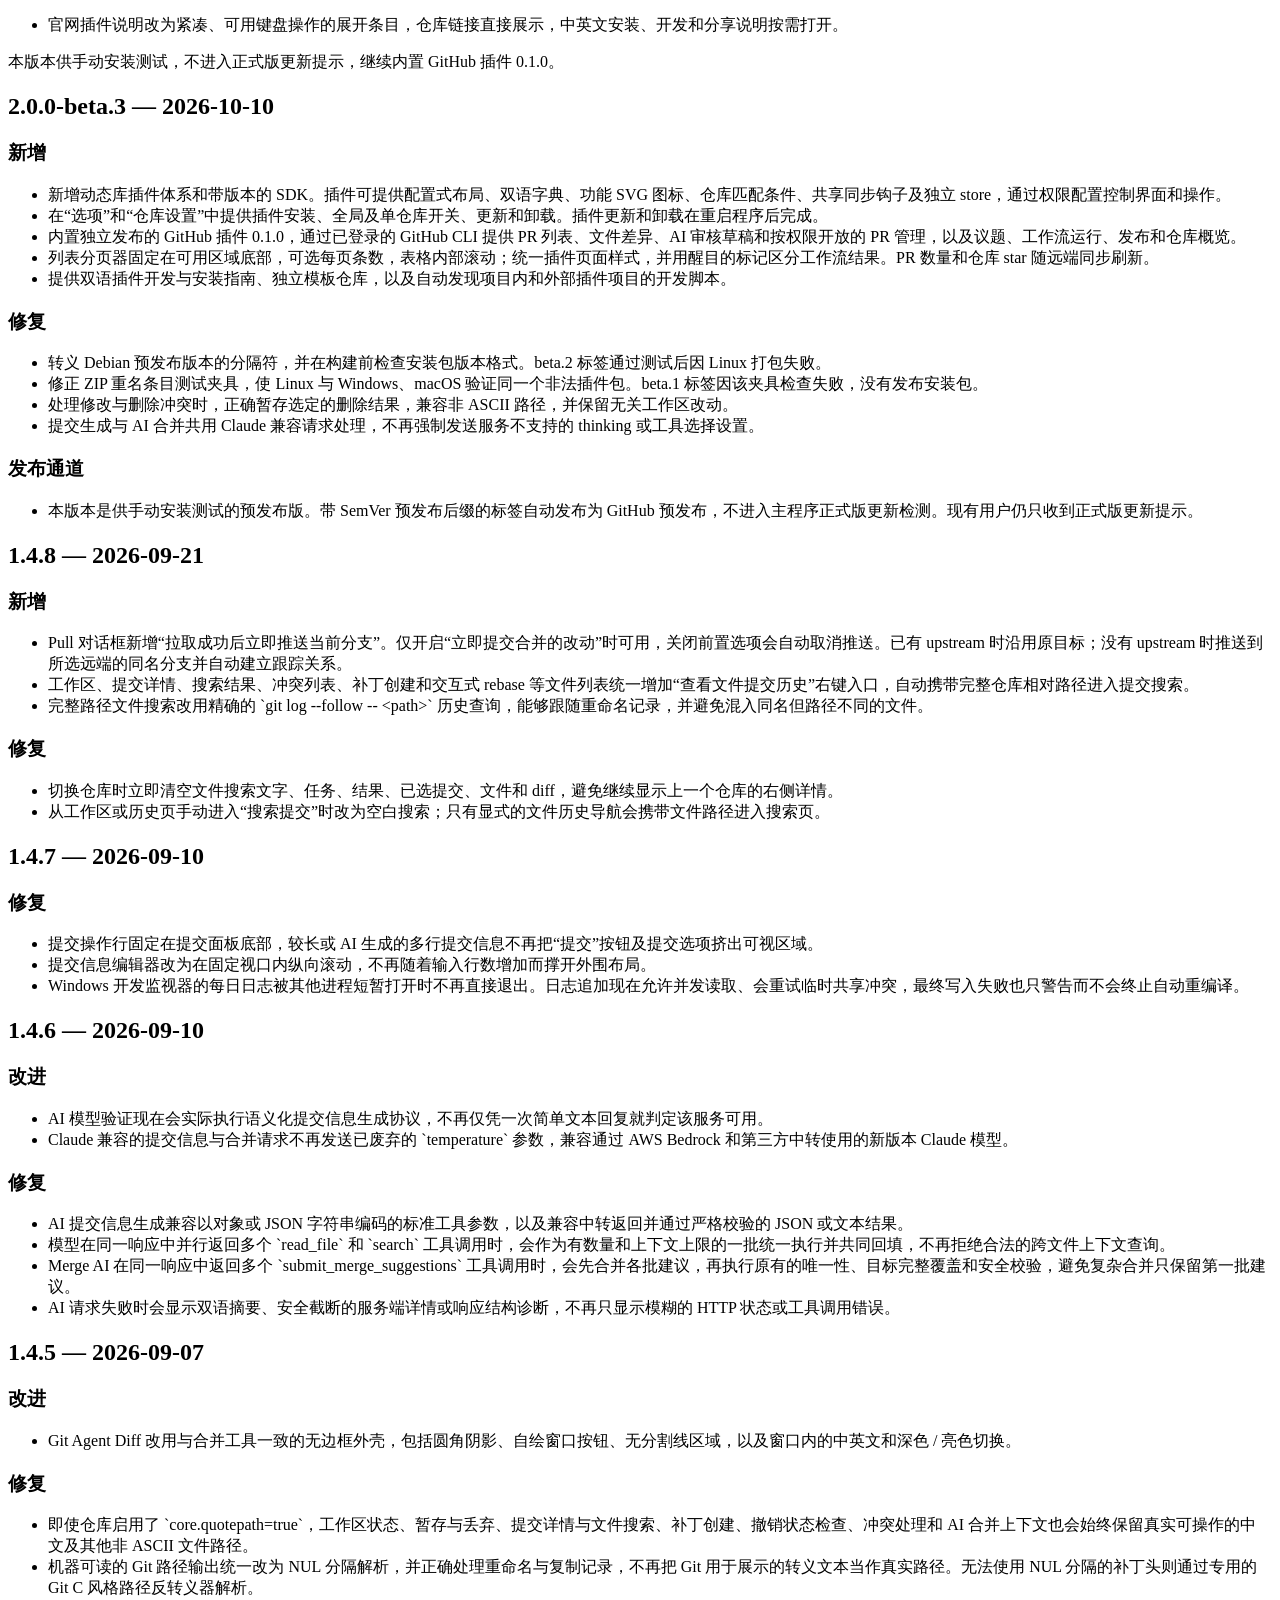
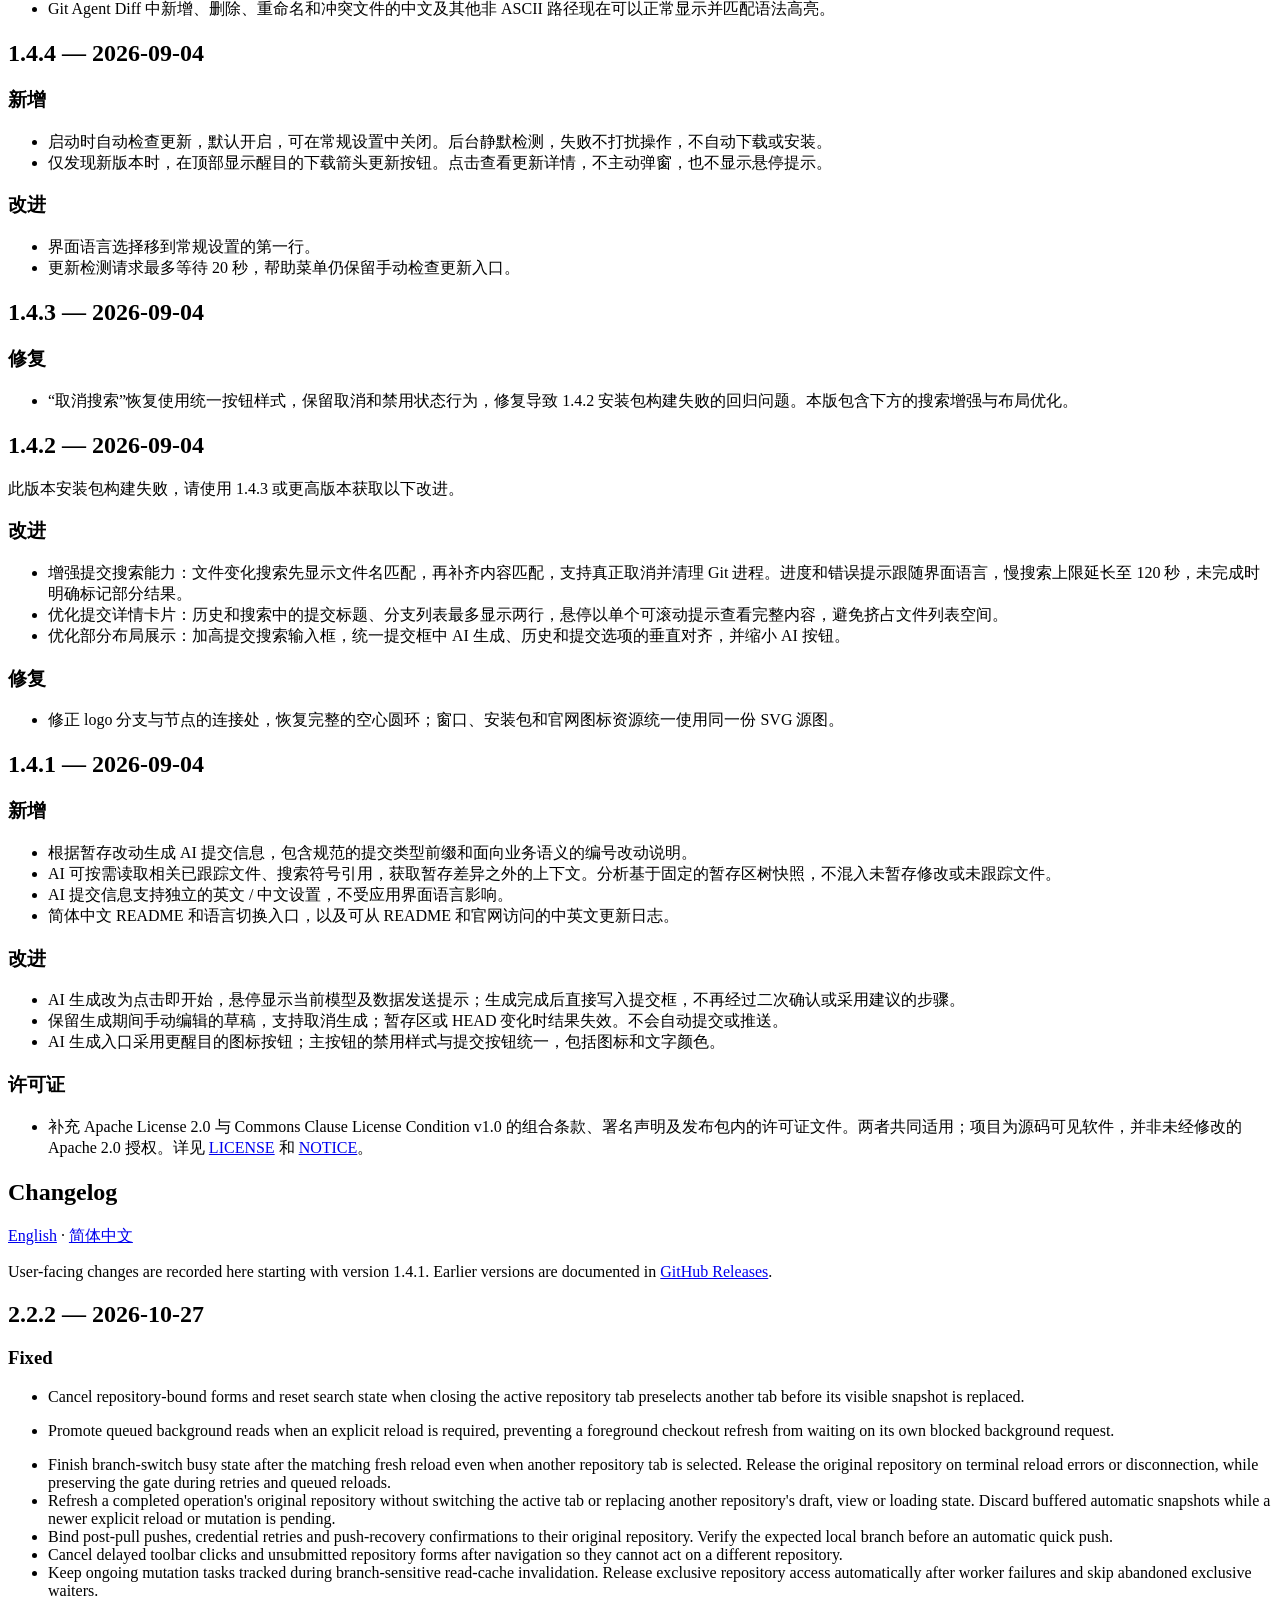
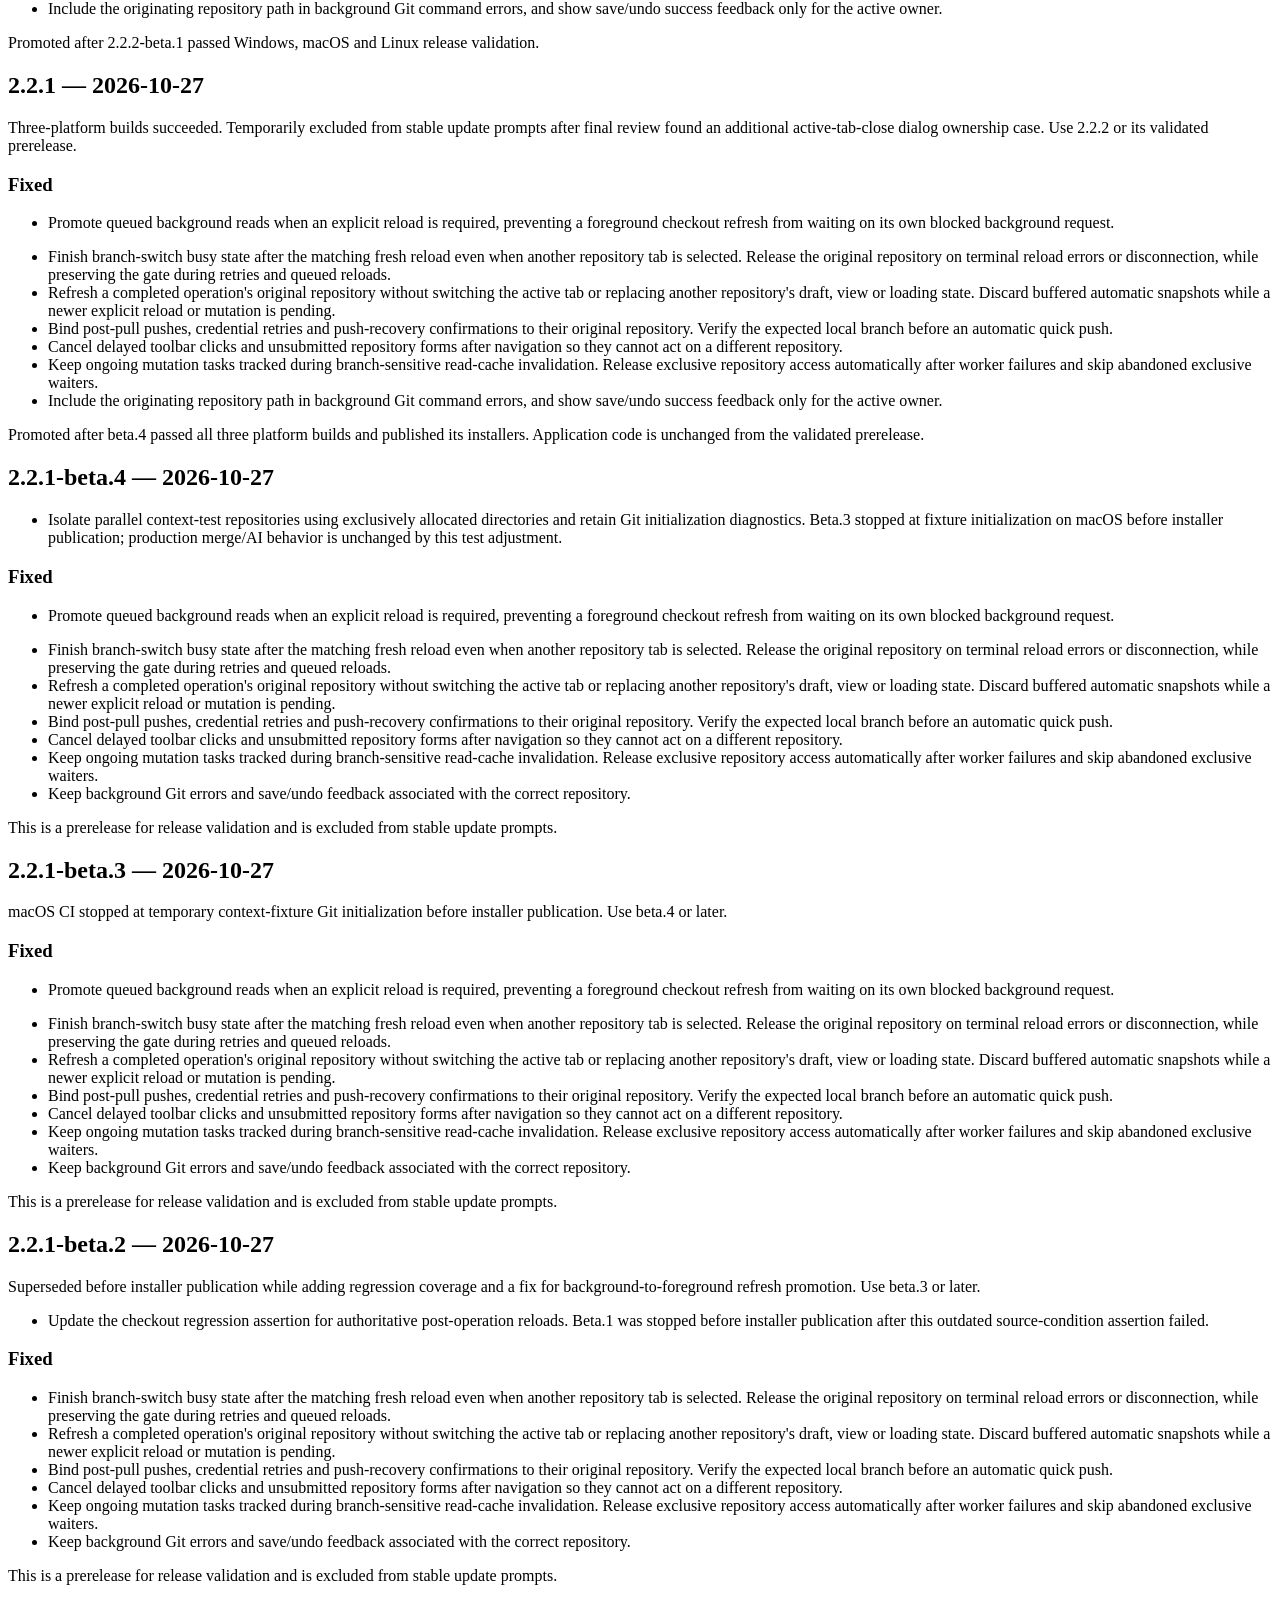
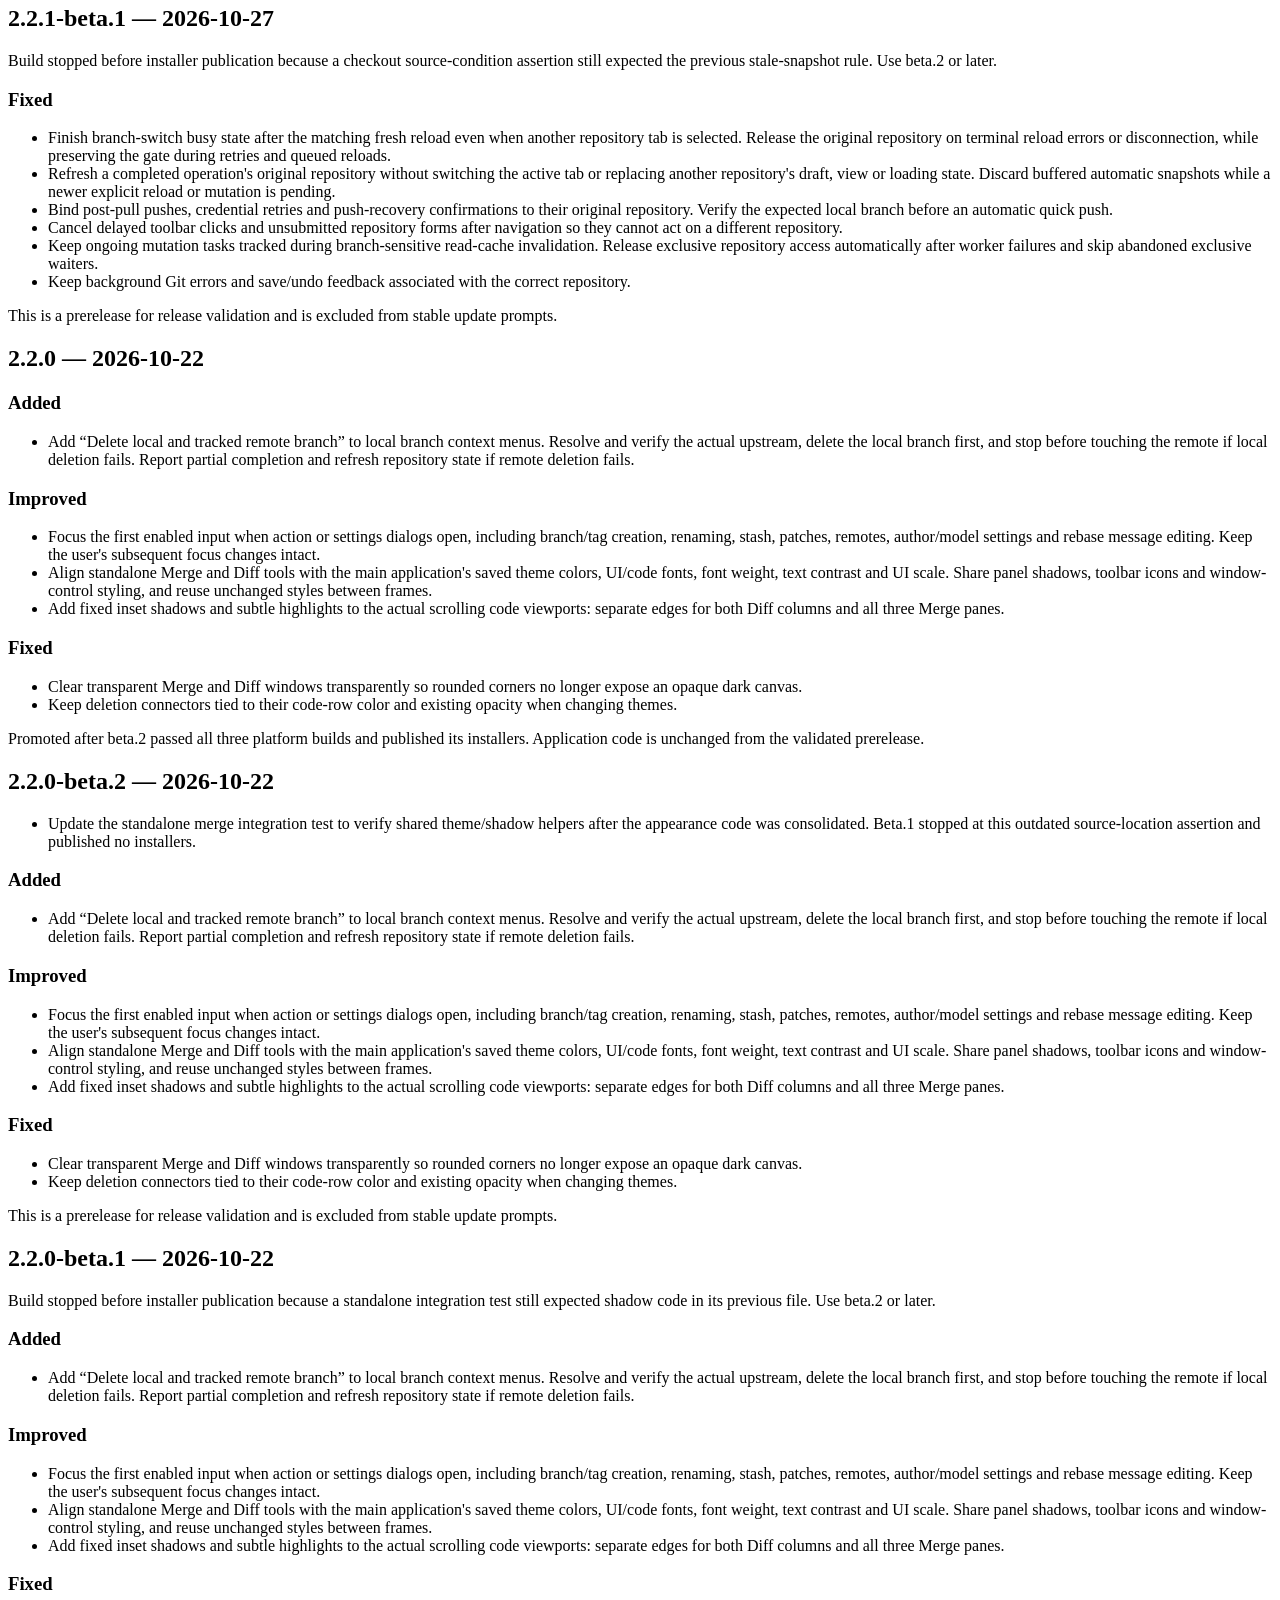
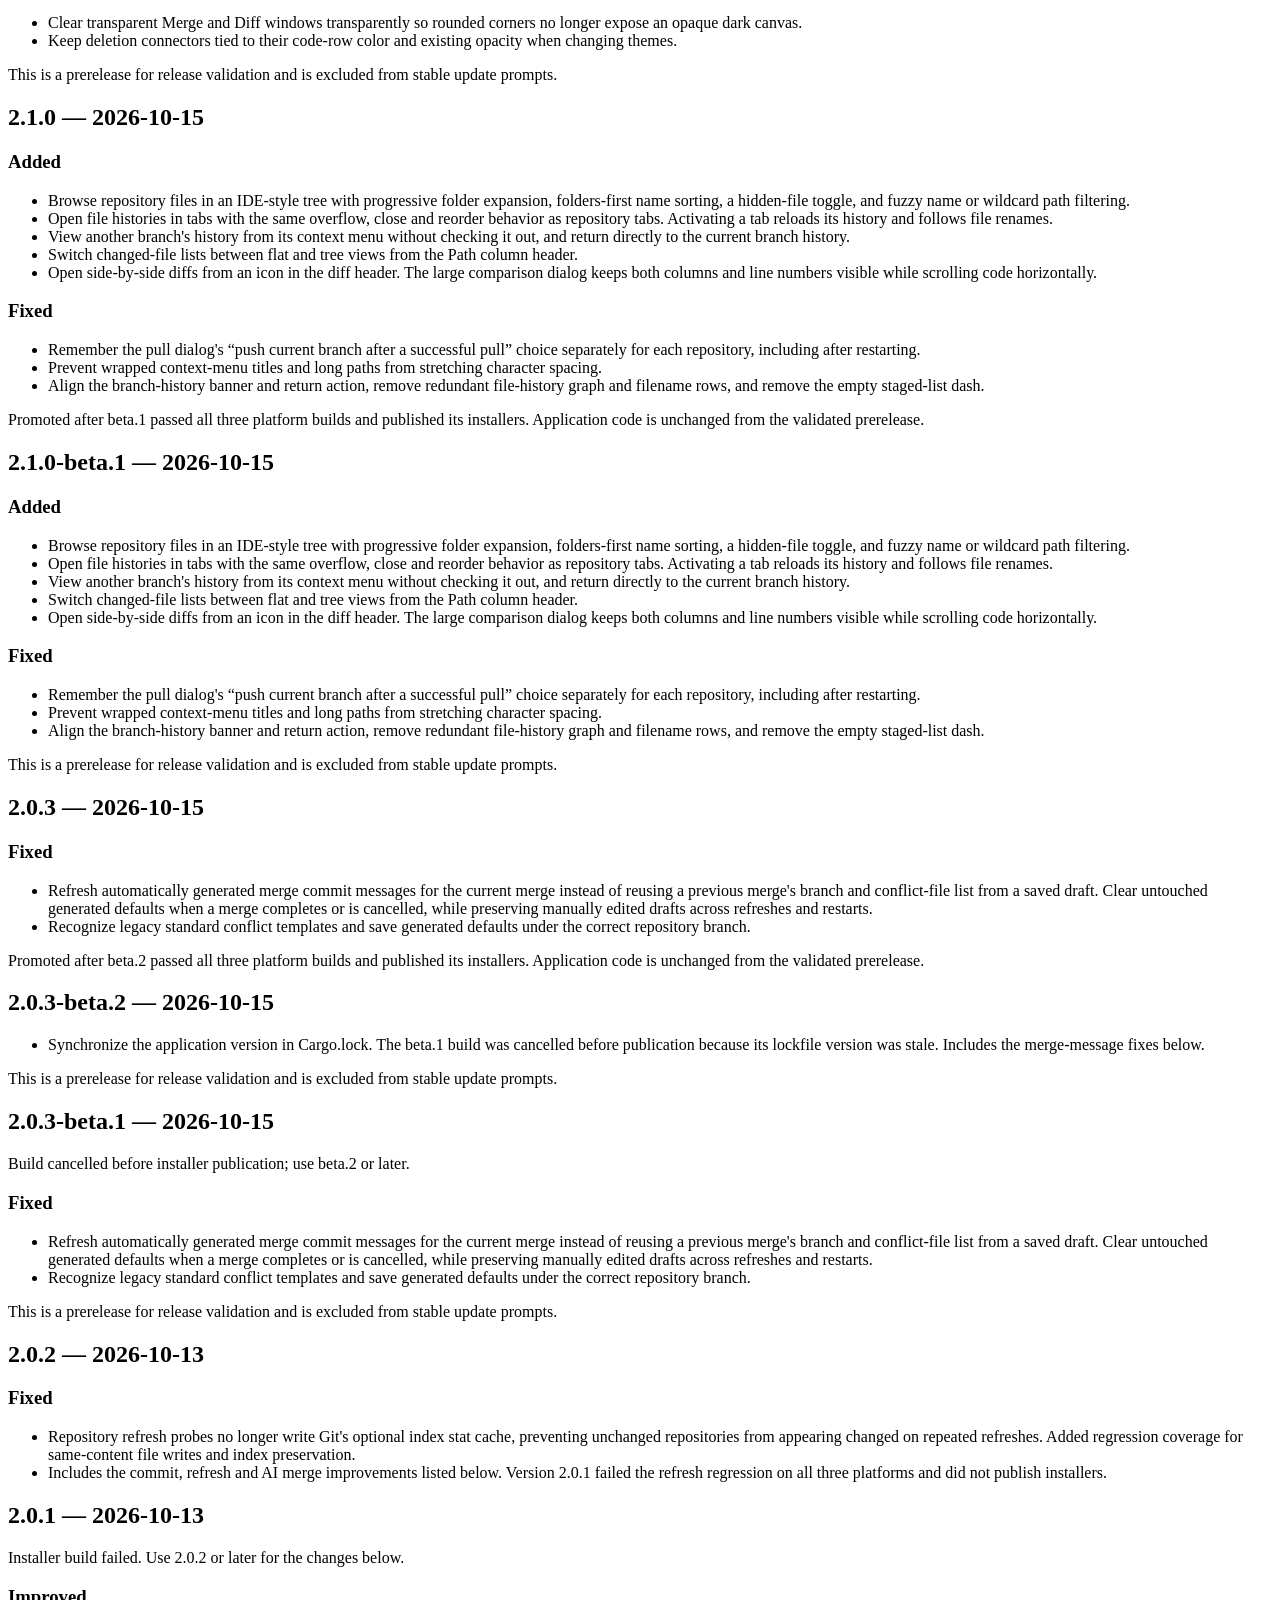
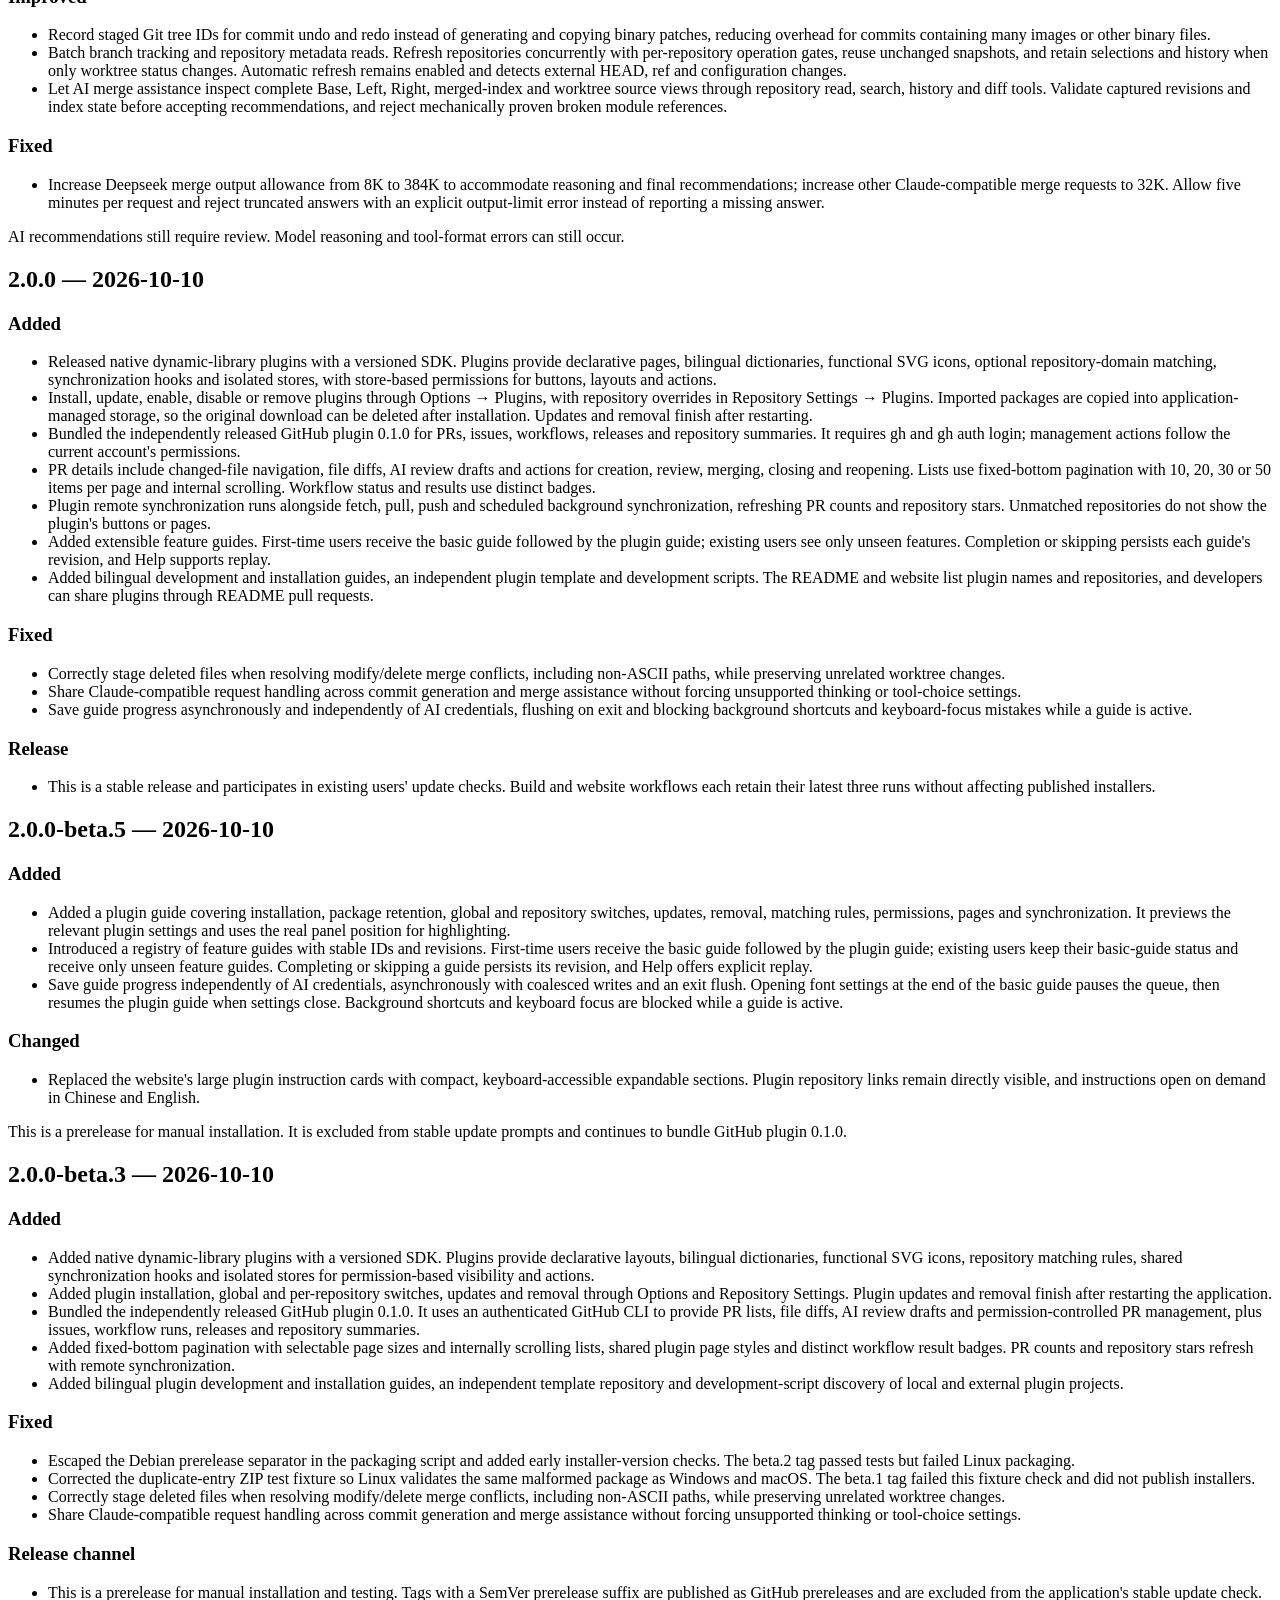
==== commit 999d6cec: "Release 2.2.2 after beta validation" ====
--- a/website/public/changelog.html
+++ b/website/public/changelog.html
@@ -26,7 +26,7 @@
 <h1>更新日志</h1>
 <p><a href="?lang=en">English</a> · <a href="?lang=zh">简体中文</a></p>
 <p>从 1.4.1 版本开始，在此记录面向用户的改动。 更早版本请查看 <a href="https://github.com/adoin/git-Agent/releases">GitHub Releases</a>。</p>
-<h2>2.2.2-beta.1 — 2026-10-27</h2>
+<h2>2.2.2 — 2026-10-27</h2>
 <h3>修复</h3>
 <ul>
 <li>关闭当前仓库标签、调用方已提前选中下一标签时，仍按可见快照所属仓库取消旧操作表单并清理搜索状态，避免输入落到新仓库。</li>
@@ -42,7 +42,7 @@
 <li>刷新分支相关读取缓存时保留正在执行的写入任务；工作线程异常后自动释放仓库独占权限，并跳过已放弃的独占等待者。</li>
 <li>后台 Git 命令错误带原仓库路径；保存及撤销成功提示只在对应仓库展示。</li>
 </ul>
-<p>此版本用于发布验证，不进入正式版更新提示。</p>
+<p>经 2.2.2-beta.1 的 Windows、macOS、Linux 发布验证通过后晋升正式版。</p>
 <h2>2.2.1 — 2026-10-27</h2>
 <p>三平台构建已成功。收尾审计补充发现关闭当前标签时的表单归属边界，暂退出正式更新通道，请使用 2.2.2 或其验证通过的预发布版。</p>
 <h3>修复</h3>
@@ -390,7 +390,7 @@
 <h1>Changelog</h1>
 <p><a href="?lang=en">English</a> · <a href="?lang=zh">简体中文</a></p>
 <p>User-facing changes are recorded here starting with version 1.4.1. Earlier versions are documented in <a href="https://github.com/adoin/git-Agent/releases">GitHub Releases</a>.</p>
-<h2>2.2.2-beta.1 — 2026-10-27</h2>
+<h2>2.2.2 — 2026-10-27</h2>
 <h3>Fixed</h3>
 <ul>
 <li>Cancel repository-bound forms and reset search state when closing the active repository tab preselects another tab before its visible snapshot is replaced.</li>
@@ -406,7 +406,7 @@
 <li>Keep ongoing mutation tasks tracked during branch-sensitive read-cache invalidation. Release exclusive repository access automatically after worker failures and skip abandoned exclusive waiters.</li>
 <li>Include the originating repository path in background Git command errors, and show save/undo success feedback only for the active owner.</li>
 </ul>
-<p>This is a prerelease for release validation and is excluded from stable update prompts.</p>
+<p>Promoted after 2.2.2-beta.1 passed Windows, macOS and Linux release validation.</p>
 <h2>2.2.1 — 2026-10-27</h2>
 <p>Three-platform builds succeeded. Temporarily excluded from stable update prompts after final review found an additional active-tab-close dialog ownership case. Use 2.2.2 or its validated prerelease.</p>
 <h3>Fixed</h3>
